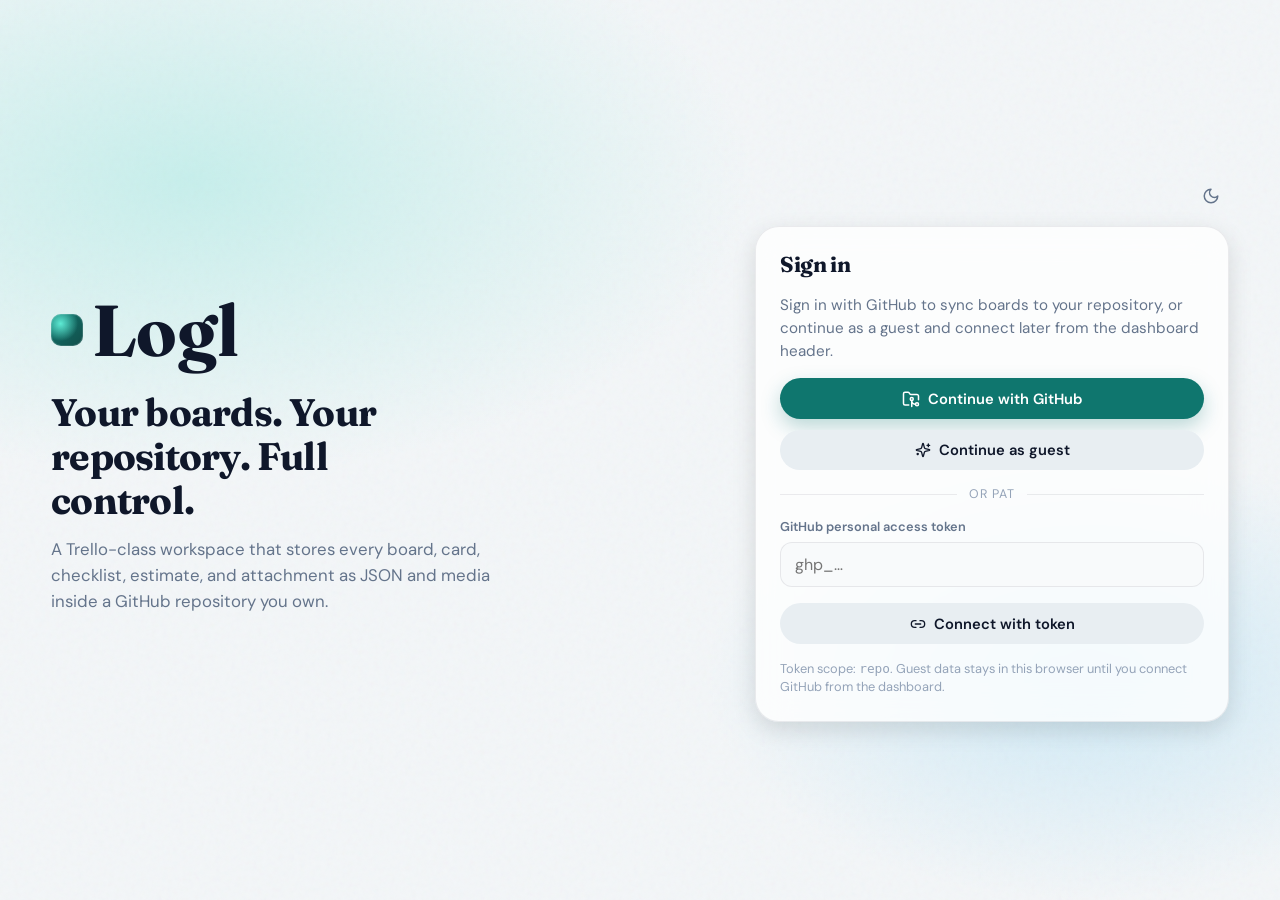
==== index.html @ 91fd278f "Deploy release from Logl build (Ansible)" ====
<!doctype html>
<html lang="en">
  <head>
    <meta charset="UTF-8" />
    <meta name="viewport" content="width=device-width, initial-scale=1.0" />
    <meta name="theme-color" content="#0f766e" />
    <meta
      name="description"
      content="Logl — Trello-like task boards stored in your own GitHub repository."
    />
    <link rel="icon" type="image/svg+xml" href="./favicon.svg" />
    <link rel="apple-touch-icon" href="./icons/icon-192.png" />
    <link rel="preconnect" href="https://fonts.googleapis.com" />
    <link rel="preconnect" href="https://fonts.gstatic.com" crossorigin />
    <link
      href="https://fonts.googleapis.com/css2?family=DM+Sans:ital,opsz,wght@0,9..40,400;0,9..40,500;0,9..40,600;0,9..40,700;1,9..40,400&family=Fraunces:opsz,wght@9..144,600;9..144,700&display=swap"
      rel="stylesheet"
    />
    <title>Logl</title>
    <script type="module" crossorigin src="./assets/index-BpfHbPsb.js"></script>
    <link rel="stylesheet" crossorigin href="./assets/index-DepqxUIM.css">
  <link rel="manifest" href="./manifest.webmanifest"></head>
  <body>
    <div id="app"></div>
  </body>
</html>
---- assets/index-DepqxUIM.css ----
:root{--font-sans: "DM Sans", system-ui, sans-serif;--font-display: "Fraunces", Georgia, serif;--radius-sm: 8px;--radius-md: 12px;--radius-lg: 18px;--radius-xl: 24px;--shadow-sm: 0 1px 2px rgb(0 0 0 / .06);--shadow-md: 0 8px 24px rgb(0 0 0 / .12);--shadow-lg: 0 20px 50px rgb(0 0 0 / .22);--ease: cubic-bezier(.22, 1, .36, 1);--dur: .22s;--label-teal: #0d9488;--label-sky: #0284c7;--label-violet: #7c3aed;--label-rose: #e11d48;--label-amber: #d97706;--label-lime: #65a30d;--label-slate: #64748b;--label-orange: #ea580c;--priority-low: #64748b;--priority-medium: #0284c7;--priority-high: #d97706;--priority-urgent: #e11d48}html[data-theme=light]{--bg: #f3f6f8;--bg-elevated: #ffffff;--bg-muted: #e8eef2;--bg-soft: #f8fafb;--surface: rgb(255 255 255 / .78);--surface-solid: #ffffff;--border: rgb(15 23 42 / .08);--border-strong: rgb(15 23 42 / .14);--text: #0f172a;--text-muted: #64748b;--text-faint: #94a3b8;--accent: #0f766e;--accent-hover: #0d9488;--accent-soft: rgb(15 118 110 / .12);--danger: #be123c;--danger-soft: rgb(190 18 60 / .1);--success: #047857;--overlay: rgb(15 23 42 / .45);--card-shadow: 0 1px 2px rgb(15 23 42 / .04), 0 8px 20px rgb(15 23 42 / .06);--noise: url("data:image/svg+xml,%3Csvg viewBox='0 0 200 200' xmlns='http://www.w3.org/2000/svg'%3E%3Cfilter id='n'%3E%3CfeTurbulence type='fractalNoise' baseFrequency='0.85' numOctaves='2' stitchTiles='stitch'/%3E%3C/filter%3E%3Crect width='100%25' height='100%25' filter='url(%23n)' opacity='0.04'/%3E%3C/svg%3E")}html[data-theme=dark]{--bg: #0b1220;--bg-elevated: #121a2b;--bg-muted: #1a2438;--bg-soft: #0f172a;--surface: rgb(18 26 43 / .82);--surface-solid: #121a2b;--border: rgb(148 163 184 / .12);--border-strong: rgb(148 163 184 / .22);--text: #e2e8f0;--text-muted: #94a3b8;--text-faint: #64748b;--accent: #2dd4bf;--accent-hover: #5eead4;--accent-soft: rgb(45 212 191 / .14);--danger: #fb7185;--danger-soft: rgb(251 113 133 / .12);--success: #34d399;--overlay: rgb(2 6 23 / .65);--card-shadow: 0 1px 2px rgb(0 0 0 / .25), 0 10px 28px rgb(0 0 0 / .28);--noise: url("data:image/svg+xml,%3Csvg viewBox='0 0 200 200' xmlns='http://www.w3.org/2000/svg'%3E%3Cfilter id='n'%3E%3CfeTurbulence type='fractalNoise' baseFrequency='0.85' numOctaves='2' stitchTiles='stitch'/%3E%3C/filter%3E%3Crect width='100%25' height='100%25' filter='url(%23n)' opacity='0.06'/%3E%3C/svg%3E")}*,*:before,*:after{box-sizing:border-box}html,body{margin:0;min-height:100%;font-family:var(--font-sans);background:var(--bg);color:var(--text);-webkit-font-smoothing:antialiased;text-rendering:optimizeLegibility}body{min-height:100dvh}button,input,textarea,select{font:inherit;color:inherit}button{cursor:pointer;border:none;background:none}a{color:var(--accent);text-decoration:none}img{max-width:100%;display:block}#app{min-height:100dvh}h1,h2,h3{font-family:var(--font-display);font-weight:700;letter-spacing:-.02em;margin:0}p{margin:0}::-webkit-scrollbar{width:10px;height:10px}::-webkit-scrollbar-thumb{background:var(--border-strong);border-radius:999px;border:2px solid transparent;background-clip:padding-box}::-webkit-scrollbar-track{background:transparent}:focus-visible{outline:2px solid var(--accent);outline-offset:2px}.sr-only{position:absolute;width:1px;height:1px;padding:0;margin:-1px;overflow:hidden;clip:rect(0,0,0,0);border:0}@keyframes spin{to{transform:rotate(360deg)}}.spin{animation:spin .85s linear infinite}.btn{display:inline-flex;align-items:center;justify-content:center;gap:.5rem;padding:.65rem 1.05rem;border-radius:999px;font-weight:600;font-size:.92rem;transition:transform var(--dur) var(--ease),background var(--dur) var(--ease),box-shadow var(--dur) var(--ease),color var(--dur) var(--ease)}.btn:hover{transform:translateY(-1px)}.btn:active{transform:translateY(0)}.btn-primary{background:var(--accent);color:#042f2e;box-shadow:0 8px 20px #0f766e47}html[data-theme=light] .btn-primary{color:#fff}.btn-primary:hover{background:var(--accent-hover)}.btn-ghost{background:var(--bg-muted);color:var(--text)}.btn-ghost:hover{background:var(--border-strong)}.btn-danger{background:var(--danger-soft);color:var(--danger)}.btn-sm{padding:.4rem .75rem;font-size:.82rem}.icon-btn{display:inline-flex;align-items:center;justify-content:center;width:36px;height:36px;border-radius:10px;color:var(--text-muted);transition:background var(--dur) var(--ease),color var(--dur) var(--ease)}.icon-btn:hover{background:var(--bg-muted);color:var(--text)}.icon-btn.active{background:var(--accent-soft);color:var(--accent)}.field{display:flex;flex-direction:column;gap:.4rem}.field label{font-size:.8rem;font-weight:600;color:var(--text-muted)}.field input,.field textarea,.field select,.input{width:100%;border:1px solid var(--border);background:var(--bg-soft);border-radius:var(--radius-md);padding:.7rem .85rem;outline:none;transition:border-color var(--dur) var(--ease),box-shadow var(--dur) var(--ease)}.field input:focus,.field textarea:focus,.field select:focus,.input:focus{border-color:var(--accent);box-shadow:0 0 0 3px var(--accent-soft)}.field textarea{min-height:110px;resize:vertical}.chip{display:inline-flex;align-items:center;gap:.35rem;padding:.2rem .55rem;border-radius:999px;font-size:.72rem;font-weight:700;letter-spacing:.02em;text-transform:uppercase}.chip-teal{background:color-mix(in srgb,var(--label-teal) 22%,transparent);color:var(--label-teal)}.chip-sky{background:color-mix(in srgb,var(--label-sky) 22%,transparent);color:var(--label-sky)}.chip-violet{background:color-mix(in srgb,var(--label-violet) 22%,transparent);color:var(--label-violet)}.chip-rose{background:color-mix(in srgb,var(--label-rose) 22%,transparent);color:var(--label-rose)}.chip-amber{background:color-mix(in srgb,var(--label-amber) 22%,transparent);color:var(--label-amber)}.chip-lime{background:color-mix(in srgb,var(--label-lime) 22%,transparent);color:var(--label-lime)}.chip-slate{background:color-mix(in srgb,var(--label-slate) 22%,transparent);color:var(--label-slate)}.chip-orange{background:color-mix(in srgb,var(--label-orange) 22%,transparent);color:var(--label-orange)}.toast{display:flex;align-items:center;gap:.6rem;min-width:240px;max-width:min(420px,calc(100vw - 2rem));padding:.85rem 1rem;border-radius:var(--radius-md);background:var(--surface-solid);border:1px solid var(--border);box-shadow:var(--shadow-md);opacity:0;transform:translateY(12px);transition:opacity var(--dur) var(--ease),transform var(--dur) var(--ease);pointer-events:auto}.toast.show{opacity:1;transform:translateY(0)}.toast-alarm{border-color:color-mix(in srgb,var(--label-amber) 50%,var(--border))}#toast-root{position:fixed;right:1rem;bottom:1rem;z-index:80;display:flex;flex-direction:column;gap:.6rem;pointer-events:none}.modal-backdrop{position:fixed;top:0;right:0;bottom:0;left:0;z-index:60;background:var(--overlay);-webkit-backdrop-filter:blur(6px);backdrop-filter:blur(6px);display:grid;place-items:center;padding:1rem;opacity:0;transition:opacity var(--dur) var(--ease)}.modal-backdrop.show{opacity:1}.modal-panel{width:min(560px,100%);max-height:min(88dvh,900px);overflow:auto;background:var(--surface-solid);border:1px solid var(--border);border-radius:var(--radius-xl);box-shadow:var(--shadow-lg);transform:translateY(16px) scale(.98);transition:transform var(--dur) var(--ease)}.modal-backdrop.show .modal-panel{transform:none}.modal-panel.wide{width:min(820px,100%)}.modal-header{display:flex;align-items:center;justify-content:space-between;gap:1rem;padding:1rem 1.15rem;border-bottom:1px solid var(--border);position:sticky;top:0;background:var(--surface-solid);z-index:1}.modal-body{padding:1.15rem}.skeleton{background:linear-gradient(90deg,var(--bg-muted),var(--bg-soft),var(--bg-muted));background-size:200% 100%;animation:shimmer 1.2s linear infinite;border-radius:var(--radius-md)}@keyframes shimmer{to{background-position:-200% 0}}@keyframes float-in{0%{opacity:0;transform:translateY(10px)}to{opacity:1;transform:none}}@keyframes pulse-soft{0%,to{opacity:.55}50%{opacity:1}}.member-list{display:flex;flex-direction:column;gap:.45rem}.member-row{display:flex;align-items:center;gap:.65rem;padding:.45rem .55rem;border-radius:var(--radius-md);background:var(--bg-soft);border:1px solid var(--border)}.member-avatar{width:32px;height:32px;border-radius:50%;background:var(--accent);color:#fff;display:grid;place-items:center;font-size:.85rem;font-weight:600;overflow:hidden;flex-shrink:0}.member-avatar img{width:100%;height:100%;object-fit:cover}.member-meta{flex:1;min-width:0;display:flex;flex-direction:column;gap:.1rem}.member-meta strong{font-size:.9rem}.member-meta span{font-size:.75rem;color:var(--text-muted);white-space:nowrap;overflow:hidden;text-overflow:ellipsis}.member-actions{display:flex;gap:.15rem}.member-form{margin-top:.35rem;padding-top:.35rem;border-top:1px solid var(--border)}.card-assignees{display:flex;gap:.2rem;margin-top:.35rem}.card-assignees .mini-avatar{width:22px;height:22px;border-radius:50%;background:var(--accent-soft);color:var(--accent);font-size:.65rem;font-weight:700;display:grid;place-items:center;border:1px solid var(--border);overflow:hidden}.card-assignees .mini-avatar img{width:100%;height:100%;object-fit:cover}.meta-pill.alarm-live{background:color-mix(in srgb,var(--danger) 18%,transparent);color:var(--danger);animation:pulse-soft 1.6s ease-in-out infinite}.app-shell{min-height:100dvh;display:grid;grid-template-rows:auto 1fr}.topbar{display:flex;align-items:center;gap:.75rem;padding:.7rem 1rem;border-bottom:1px solid var(--border);background:color-mix(in srgb,var(--surface-solid) 88%,transparent);-webkit-backdrop-filter:blur(14px);backdrop-filter:blur(14px);position:sticky;top:0;z-index:20}.brand{display:inline-flex;align-items:center;gap:.55rem;font-family:var(--font-display);font-weight:700;font-size:1.25rem;color:var(--text)}.brand-mark{width:32px;height:32px;border-radius:10px;background:radial-gradient(circle at 30% 30%,#5eead4,transparent 55%),linear-gradient(135deg,#0f766e,#134e4a);box-shadow:inset 0 0 0 1px #ffffff26}.topbar-spacer{flex:1}.topbar-actions{display:flex;align-items:center;gap:.35rem}.sync-pill{display:inline-flex;align-items:center;gap:.4rem;padding:.35rem .7rem;border-radius:999px;font-size:.75rem;font-weight:600;color:var(--text-muted);background:var(--bg-muted)}.sync-pill.syncing{color:var(--accent)}.sync-pill.error{color:var(--danger)}.user-chip{display:inline-flex;align-items:center;gap:.5rem;padding:.25rem .55rem .25rem .25rem;border-radius:999px;background:var(--bg-muted);font-size:.85rem;font-weight:600}.user-chip img{width:26px;height:26px;border-radius:50%;object-fit:cover}.login-page{min-height:100dvh;display:grid;grid-template-columns:1.1fr .9fr;position:relative;overflow:hidden}.login-page:before{content:"";position:absolute;top:0;right:0;bottom:0;left:0;background:radial-gradient(ellipse 80% 60% at 15% 20%,rgb(45 212 191 / .22),transparent 55%),radial-gradient(ellipse 60% 50% at 85% 75%,rgb(14 165 233 / .16),transparent 50%),var(--noise),var(--bg);pointer-events:none}.login-hero,.login-panel{position:relative;z-index:1;padding:clamp(1.5rem,4vw,3.5rem);display:flex;flex-direction:column;justify-content:center}.login-hero{animation:float-in .7s var(--ease) both}.login-hero .brand{font-size:clamp(2.8rem,6vw,4.5rem);margin-bottom:1rem}.login-hero h1{font-size:clamp(1.6rem,3.2vw,2.4rem);max-width:14ch;line-height:1.15;margin-bottom:.85rem}.login-hero p{max-width:38ch;color:var(--text-muted);font-size:1.05rem;line-height:1.55}.login-panel{animation:float-in .8s var(--ease) .08s both}.auth-card{background:var(--surface);border:1px solid var(--border);border-radius:var(--radius-xl);padding:1.5rem;box-shadow:var(--shadow-md);-webkit-backdrop-filter:blur(16px);backdrop-filter:blur(16px);display:flex;flex-direction:column;gap:1rem}.auth-card h2{font-size:1.35rem}.auth-card .lede{color:var(--text-muted);font-size:.95rem;line-height:1.5}.provider-grid{display:grid;gap:.65rem}.divider{display:grid;grid-template-columns:1fr auto 1fr;gap:.75rem;align-items:center;color:var(--text-faint);font-size:.78rem;text-transform:uppercase;letter-spacing:.08em}.divider:before,.divider:after{content:"";height:1px;background:var(--border)}.auth-note{font-size:.8rem;color:var(--text-faint);line-height:1.45}.page{padding:1.25rem clamp(1rem,3vw,2rem) 2rem;animation:float-in .45s var(--ease) both}.page-header{display:flex;flex-wrap:wrap;align-items:end;justify-content:space-between;gap:1rem;margin-bottom:1.5rem}.page-header h1{font-size:clamp(1.6rem,3vw,2.1rem)}.page-header p{color:var(--text-muted);margin-top:.35rem}.board-grid{display:grid;grid-template-columns:repeat(auto-fill,minmax(240px,1fr));gap:1rem}.board-tile{position:relative;min-height:140px;border-radius:var(--radius-lg);padding:1.1rem;overflow:hidden;color:#f8fafc;text-align:left;box-shadow:var(--card-shadow);transition:transform var(--dur) var(--ease),box-shadow var(--dur) var(--ease);animation:float-in .5s var(--ease) both}.board-tile:after{content:"";position:absolute;top:0;right:0;bottom:0;left:0;background:linear-gradient(180deg,transparent 20%,rgb(0 0 0 / .45));pointer-events:none}.board-tile:hover{transform:translateY(-3px) scale(1.01);box-shadow:var(--shadow-md)}.board-tile>*{position:relative;z-index:1}.board-tile h3{font-size:1.2rem;margin-bottom:.35rem}.board-tile .meta{font-size:.8rem;opacity:.85}.board-tile .star-btn{position:absolute;top:.7rem;right:.7rem;z-index:2;color:#fff}.board-tile.new-tile{background:var(--surface-solid);color:var(--text);border:1px dashed var(--border-strong);display:grid;place-items:center;gap:.5rem}.board-tile.new-tile:after{display:none}.setup-card{max-width:640px;margin:2rem auto;background:var(--surface-solid);border:1px solid var(--border);border-radius:var(--radius-xl);padding:1.5rem;box-shadow:var(--shadow-md);display:flex;flex-direction:column;gap:1rem}.repo-list{display:flex;flex-direction:column;gap:.5rem;max-height:320px;overflow:auto}.repo-item{display:flex;align-items:center;gap:.75rem;padding:.75rem .9rem;border-radius:var(--radius-md);border:1px solid var(--border);background:var(--bg-soft);text-align:left;transition:border-color var(--dur) var(--ease),background var(--dur) var(--ease)}.repo-item:hover{border-color:var(--accent);background:var(--accent-soft)}.repo-item .name{font-weight:600}.repo-item .sub{font-size:.78rem;color:var(--text-muted)}@media(max-width:900px){.login-page{grid-template-columns:1fr}.login-hero{padding-bottom:0}}.board-view{min-height:100dvh;display:grid;grid-template-rows:auto 1fr;background:var(--board-bg, var(--bg));background-attachment:fixed}.board-view:before{content:"";position:fixed;top:0;right:0;bottom:0;left:0;background:var(--noise);pointer-events:none;opacity:.55;z-index:0}.board-chrome{position:relative;z-index:5;display:flex;flex-wrap:wrap;align-items:center;gap:.65rem;padding:.75rem 1rem;background:#00000038;-webkit-backdrop-filter:blur(12px);backdrop-filter:blur(12px);color:#f8fafc}.board-chrome .icon-btn,.board-chrome .btn-ghost{color:#f8fafc;background:#ffffff1a}.board-chrome .icon-btn:hover,.board-chrome .btn-ghost:hover{background:#ffffff2e}.board-chrome h1{font-size:1.2rem;margin-right:.5rem}.board-search{display:flex;align-items:center;gap:.4rem;background:#ffffff1f;border-radius:999px;padding:.35rem .75rem;min-width:min(260px,100%)}.board-search input{border:none;background:transparent;color:#fff;outline:none;width:100%}.board-search input::placeholder{color:#ffffffa6}.lists-scroller{position:relative;z-index:1;display:flex;gap:.85rem;align-items:flex-start;overflow-x:auto;padding:1rem;min-height:0}.list-col{flex:0 0 300px;max-width:300px;background:color-mix(in srgb,var(--surface-solid) 92%,transparent);border:1px solid var(--border);border-radius:var(--radius-lg);box-shadow:var(--card-shadow);display:flex;flex-direction:column;max-height:calc(100dvh - 110px);-webkit-backdrop-filter:blur(10px);backdrop-filter:blur(10px);animation:float-in .4s var(--ease) both}.list-header{display:flex;align-items:center;gap:.35rem;padding:.7rem .7rem .4rem}.list-header h3{flex:1;font-size:.95rem;font-family:var(--font-sans);font-weight:700}.list-header input{flex:1;border:none;background:transparent;font-weight:700;outline:none;padding:.2rem;border-radius:6px}.list-header input:focus{background:var(--bg-muted)}.wip-badge{font-size:.7rem;font-weight:700;color:var(--text-muted);background:var(--bg-muted);padding:.15rem .45rem;border-radius:999px}.wip-badge.over{color:var(--danger);background:var(--danger-soft)}.card-list{flex:1;overflow-y:auto;padding:.35rem .55rem .55rem;display:flex;flex-direction:column;gap:.5rem;min-height:40px}.card-list.sortable-ghost{opacity:.4}.task-card{background:var(--bg-elevated);border:1px solid var(--border);border-radius:var(--radius-md);padding:.7rem .75rem;box-shadow:var(--shadow-sm);cursor:grab;text-align:left;transition:transform var(--dur) var(--ease),box-shadow var(--dur) var(--ease),border-color var(--dur) var(--ease);animation:float-in .35s var(--ease) both}.task-card:hover{border-color:var(--border-strong);box-shadow:var(--card-shadow);transform:translateY(-1px)}.task-card:active{cursor:grabbing}.task-card.sortable-chosen{box-shadow:var(--shadow-md)}.card-cover{height:72px;margin:-.7rem -.75rem .55rem;border-radius:var(--radius-md) var(--radius-md) 0 0;background-size:cover;background-position:center}.card-labels{display:flex;flex-wrap:wrap;gap:.3rem;margin-bottom:.4rem}.label-bar{height:8px;min-width:36px;border-radius:999px}.label-bar.teal{background:var(--label-teal)}.label-bar.sky{background:var(--label-sky)}.label-bar.violet{background:var(--label-violet)}.label-bar.rose{background:var(--label-rose)}.label-bar.amber{background:var(--label-amber)}.label-bar.lime{background:var(--label-lime)}.label-bar.slate{background:var(--label-slate)}.label-bar.orange{background:var(--label-orange)}.task-card .title{font-weight:600;font-size:.92rem;line-height:1.35;margin-bottom:.45rem}.card-meta{display:flex;flex-wrap:wrap;gap:.4rem;align-items:center;color:var(--text-muted);font-size:.72rem;font-weight:600}.meta-pill{display:inline-flex;align-items:center;gap:.25rem;padding:.15rem .4rem;border-radius:6px;background:var(--bg-muted)}.meta-pill.overdue,.meta-pill.priority-high,.meta-pill.priority-urgent{background:var(--danger-soft);color:var(--danger)}.meta-pill.priority-medium{color:var(--priority-medium)}.add-card-form,.add-list-form{padding:.55rem;display:flex;flex-direction:column;gap:.45rem}.add-list-col{flex:0 0 280px}.add-list-trigger{width:100%;min-height:48px;border-radius:var(--radius-lg);background:#ffffff24;color:#fff;font-weight:600;display:inline-flex;align-items:center;justify-content:center;gap:.4rem;-webkit-backdrop-filter:blur(8px);backdrop-filter:blur(8px);transition:background var(--dur) var(--ease)}.add-list-trigger:hover{background:#ffffff38}.card-detail{display:grid;gap:1.1rem}.card-detail-grid{display:grid;grid-template-columns:1.4fr .8fr;gap:1.1rem}@media(max-width:720px){.card-detail-grid{grid-template-columns:1fr}}.section{display:flex;flex-direction:column;gap:.55rem}.section h3{font-family:var(--font-sans);font-size:.85rem;display:flex;align-items:center;gap:.4rem;color:var(--text-muted)}.checklist-item{display:flex;align-items:center;gap:.55rem;padding:.4rem .5rem;border-radius:8px}.checklist-item:hover{background:var(--bg-muted)}.checklist-item.done span{text-decoration:line-through;color:var(--text-faint)}.checklist-item input[type=checkbox]{width:16px;height:16px;accent-color:var(--accent)}.progress{height:6px;background:var(--bg-muted);border-radius:999px;overflow:hidden}.progress>i{display:block;height:100%;background:var(--accent);border-radius:inherit;transition:width var(--dur) var(--ease)}.comment{padding:.65rem .75rem;border-radius:var(--radius-md);background:var(--bg-muted)}.comment .who{font-size:.75rem;font-weight:700;margin-bottom:.2rem}.comment .when{color:var(--text-faint);font-weight:500;margin-left:.4rem}.side-actions{display:flex;flex-direction:column;gap:.45rem}.side-actions .btn{justify-content:flex-start;border-radius:var(--radius-md)}.attachment-row{display:flex;align-items:center;gap:.55rem;padding:.5rem;border-radius:8px;background:var(--bg-muted);font-size:.85rem}.label-picker{display:flex;flex-wrap:wrap;gap:.4rem}.label-option{border:2px solid transparent;border-radius:8px;padding:.35rem .6rem;font-size:.78rem;font-weight:700;color:#fff}.label-option.selected{border-color:var(--text);box-shadow:0 0 0 2px var(--bg)}.filter-panel{display:flex;flex-wrap:wrap;gap:.5rem;padding:.5rem 1rem 0;position:relative;z-index:2}.empty-list{padding:1rem .5rem;text-align:center;color:var(--text-faint);font-size:.82rem}.settings-grid{display:grid;gap:1rem;max-width:720px}.settings-block{background:var(--surface-solid);border:1px solid var(--border);border-radius:var(--radius-lg);padding:1.15rem;display:flex;flex-direction:column;gap:.85rem}.sound-row{display:flex;align-items:center;gap:.6rem;flex-wrap:wrap}
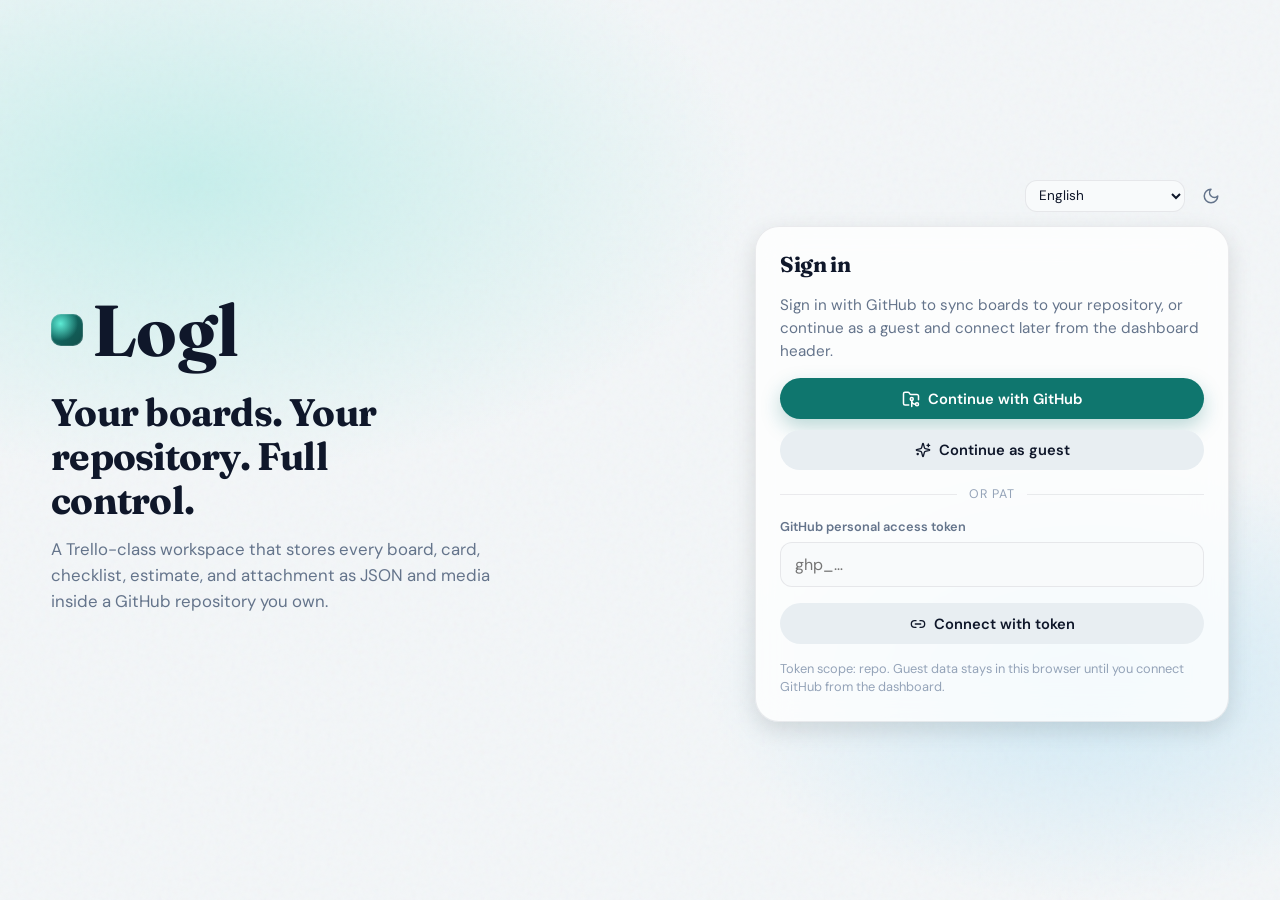
==== commit 3036f065: "Deploy release from Logl build (Ansible)" ====
--- a/index.html
+++ b/index.html
@@ -1,5 +1,5 @@
 <!doctype html>
-<html lang="en">
+<html lang="en" dir="ltr">
   <head>
     <meta charset="UTF-8" />
     <meta name="viewport" content="width=device-width, initial-scale=1.0" />
@@ -13,12 +13,12 @@
     <link rel="preconnect" href="https://fonts.googleapis.com" />
     <link rel="preconnect" href="https://fonts.gstatic.com" crossorigin />
     <link
-      href="https://fonts.googleapis.com/css2?family=DM+Sans:ital,opsz,wght@0,9..40,400;0,9..40,500;0,9..40,600;0,9..40,700;1,9..40,400&family=Fraunces:opsz,wght@9..144,600;9..144,700&display=swap"
+      href="https://fonts.googleapis.com/css2?family=DM+Sans:ital,opsz,wght@0,9..40,400;0,9..40,500;0,9..40,600;0,9..40,700;1,9..40,400&family=Fraunces:opsz,wght@9..144,600;9..144,700&family=Vazirmatn:wght@400;500;600;700&display=swap"
       rel="stylesheet"
     />
     <title>Logl</title>
-    <script type="module" crossorigin src="./assets/index-BpfHbPsb.js"></script>
-    <link rel="stylesheet" crossorigin href="./assets/index-DepqxUIM.css">
+    <script type="module" crossorigin src="./assets/index-BIuRlzth.js"></script>
+    <link rel="stylesheet" crossorigin href="./assets/index-BcqmMmpO.css">
   <link rel="manifest" href="./manifest.webmanifest"></head>
   <body>
     <div id="app"></div>
--- a/assets/index-BcqmMmpO.css
+++ b/assets/index-BcqmMmpO.css
@@ -0,0 +1 @@
+:root{--font-sans: "DM Sans", system-ui, sans-serif;--font-display: "Fraunces", Georgia, serif;--radius-sm: 8px;--radius-md: 12px;--radius-lg: 18px;--radius-xl: 24px;--shadow-sm: 0 1px 2px rgb(0 0 0 / .06);--shadow-md: 0 8px 24px rgb(0 0 0 / .12);--shadow-lg: 0 20px 50px rgb(0 0 0 / .22);--ease: cubic-bezier(.22, 1, .36, 1);--dur: .22s;--label-teal: #0d9488;--label-sky: #0284c7;--label-violet: #7c3aed;--label-rose: #e11d48;--label-amber: #d97706;--label-lime: #65a30d;--label-slate: #64748b;--label-orange: #ea580c;--priority-low: #64748b;--priority-medium: #0284c7;--priority-high: #d97706;--priority-urgent: #e11d48}html[dir=rtl]{--font-sans: "Vazirmatn", "DM Sans", system-ui, sans-serif;--font-display: "Vazirmatn", "Fraunces", Georgia, serif}html[data-theme=light]{--bg: #f3f6f8;--bg-elevated: #ffffff;--bg-muted: #e8eef2;--bg-soft: #f8fafb;--surface: rgb(255 255 255 / .78);--surface-solid: #ffffff;--border: rgb(15 23 42 / .08);--border-strong: rgb(15 23 42 / .14);--text: #0f172a;--text-muted: #64748b;--text-faint: #94a3b8;--accent: #0f766e;--accent-hover: #0d9488;--accent-soft: rgb(15 118 110 / .12);--danger: #be123c;--danger-soft: rgb(190 18 60 / .1);--success: #047857;--overlay: rgb(15 23 42 / .45);--card-shadow: 0 1px 2px rgb(15 23 42 / .04), 0 8px 20px rgb(15 23 42 / .06);--noise: url("data:image/svg+xml,%3Csvg viewBox='0 0 200 200' xmlns='http://www.w3.org/2000/svg'%3E%3Cfilter id='n'%3E%3CfeTurbulence type='fractalNoise' baseFrequency='0.85' numOctaves='2' stitchTiles='stitch'/%3E%3C/filter%3E%3Crect width='100%25' height='100%25' filter='url(%23n)' opacity='0.04'/%3E%3C/svg%3E")}html[data-theme=dark]{--bg: #0b1220;--bg-elevated: #121a2b;--bg-muted: #1a2438;--bg-soft: #0f172a;--surface: rgb(18 26 43 / .82);--surface-solid: #121a2b;--border: rgb(148 163 184 / .12);--border-strong: rgb(148 163 184 / .22);--text: #e2e8f0;--text-muted: #94a3b8;--text-faint: #64748b;--accent: #2dd4bf;--accent-hover: #5eead4;--accent-soft: rgb(45 212 191 / .14);--danger: #fb7185;--danger-soft: rgb(251 113 133 / .12);--success: #34d399;--overlay: rgb(2 6 23 / .65);--card-shadow: 0 1px 2px rgb(0 0 0 / .25), 0 10px 28px rgb(0 0 0 / .28);--noise: url("data:image/svg+xml,%3Csvg viewBox='0 0 200 200' xmlns='http://www.w3.org/2000/svg'%3E%3Cfilter id='n'%3E%3CfeTurbulence type='fractalNoise' baseFrequency='0.85' numOctaves='2' stitchTiles='stitch'/%3E%3C/filter%3E%3Crect width='100%25' height='100%25' filter='url(%23n)' opacity='0.06'/%3E%3C/svg%3E")}*,*:before,*:after{box-sizing:border-box}html,body{margin:0;min-height:100%;font-family:var(--font-sans);background:var(--bg);color:var(--text);-webkit-font-smoothing:antialiased;text-rendering:optimizeLegibility}body{min-height:100dvh}button,input,textarea,select{font:inherit;color:inherit}button{cursor:pointer;border:none;background:none}a{color:var(--accent);text-decoration:none}img{max-width:100%;display:block}#app{min-height:100dvh}h1,h2,h3{font-family:var(--font-display);font-weight:700;letter-spacing:-.02em;margin:0}p{margin:0}::-webkit-scrollbar{width:10px;height:10px}::-webkit-scrollbar-thumb{background:var(--border-strong);border-radius:999px;border:2px solid transparent;background-clip:padding-box}::-webkit-scrollbar-track{background:transparent}:focus-visible{outline:2px solid var(--accent);outline-offset:2px}.sr-only{position:absolute;width:1px;height:1px;padding:0;margin:-1px;overflow:hidden;clip:rect(0,0,0,0);border:0}@keyframes spin{to{transform:rotate(360deg)}}.spin{animation:spin .85s linear infinite}.btn{display:inline-flex;align-items:center;justify-content:center;gap:.5rem;padding:.65rem 1.05rem;border-radius:999px;font-weight:600;font-size:.92rem;transition:transform var(--dur) var(--ease),background var(--dur) var(--ease),box-shadow var(--dur) var(--ease),color var(--dur) var(--ease)}.btn:hover{transform:translateY(-1px)}.btn:active{transform:translateY(0)}.btn-primary{background:var(--accent);color:#042f2e;box-shadow:0 8px 20px #0f766e47}html[data-theme=light] .btn-primary{color:#fff}.btn-primary:hover{background:var(--accent-hover)}.btn-ghost{background:var(--bg-muted);color:var(--text)}.btn-ghost:hover{background:var(--border-strong)}.btn-danger{background:var(--danger-soft);color:var(--danger)}.btn-sm{padding:.4rem .75rem;font-size:.82rem}.icon-btn{display:inline-flex;align-items:center;justify-content:center;width:36px;height:36px;border-radius:10px;color:var(--text-muted);transition:background var(--dur) var(--ease),color var(--dur) var(--ease)}.icon-btn:hover{background:var(--bg-muted);color:var(--text)}.icon-btn.active{background:var(--accent-soft);color:var(--accent)}.field{display:flex;flex-direction:column;gap:.4rem}.field label{font-size:.8rem;font-weight:600;color:var(--text-muted)}.field input,.field textarea,.field select,.input{width:100%;border:1px solid var(--border);background:var(--bg-soft);border-radius:var(--radius-md);padding:.7rem .85rem;outline:none;transition:border-color var(--dur) var(--ease),box-shadow var(--dur) var(--ease)}.field input:focus,.field textarea:focus,.field select:focus,.input:focus{border-color:var(--accent);box-shadow:0 0 0 3px var(--accent-soft)}.field textarea{min-height:110px;resize:vertical}.chip{display:inline-flex;align-items:center;gap:.35rem;padding:.2rem .55rem;border-radius:999px;font-size:.72rem;font-weight:700;letter-spacing:.02em;text-transform:uppercase}.chip-teal{background:color-mix(in srgb,var(--label-teal) 22%,transparent);color:var(--label-teal)}.chip-sky{background:color-mix(in srgb,var(--label-sky) 22%,transparent);color:var(--label-sky)}.chip-violet{background:color-mix(in srgb,var(--label-violet) 22%,transparent);color:var(--label-violet)}.chip-rose{background:color-mix(in srgb,var(--label-rose) 22%,transparent);color:var(--label-rose)}.chip-amber{background:color-mix(in srgb,var(--label-amber) 22%,transparent);color:var(--label-amber)}.chip-lime{background:color-mix(in srgb,var(--label-lime) 22%,transparent);color:var(--label-lime)}.chip-slate{background:color-mix(in srgb,var(--label-slate) 22%,transparent);color:var(--label-slate)}.chip-orange{background:color-mix(in srgb,var(--label-orange) 22%,transparent);color:var(--label-orange)}.toast{display:flex;align-items:center;gap:.6rem;min-width:240px;max-width:min(420px,calc(100vw - 2rem));padding:.85rem 1rem;border-radius:var(--radius-md);background:var(--surface-solid);border:1px solid var(--border);box-shadow:var(--shadow-md);opacity:0;transform:translateY(12px);transition:opacity var(--dur) var(--ease),transform var(--dur) var(--ease);pointer-events:auto}.toast.show{opacity:1;transform:translateY(0)}.toast-alarm{border-color:color-mix(in srgb,var(--label-amber) 50%,var(--border))}#toast-root{position:fixed;right:1rem;bottom:1rem;z-index:80;display:flex;flex-direction:column;gap:.6rem;pointer-events:none}.modal-backdrop{position:fixed;right:0;bottom:0;top:0;left:0;width:100%;height:100vh;min-height:100vh;z-index:60;background:var(--overlay);-webkit-backdrop-filter:blur(6px);backdrop-filter:blur(6px);display:grid;place-items:center;padding:1rem;box-sizing:border-box;overflow:auto;opacity:0;transition:opacity var(--dur) var(--ease)}.modal-backdrop.show{opacity:1}.modal-panel{width:min(560px,100%);max-height:min(88dvh,900px);overflow:auto;background:var(--surface-solid);border:1px solid var(--border);border-radius:var(--radius-xl);box-shadow:var(--shadow-lg);transform:translateY(16px) scale(.98);transition:transform var(--dur) var(--ease)}.modal-backdrop.show .modal-panel{transform:none}.modal-panel.wide{width:min(820px,100%)}.modal-header{display:flex;align-items:center;justify-content:space-between;gap:1rem;padding:1rem 1.15rem;border-bottom:1px solid var(--border);position:sticky;top:0;background:var(--surface-solid);z-index:1}.modal-body{padding:1.15rem}.skeleton{background:linear-gradient(90deg,var(--bg-muted),var(--bg-soft),var(--bg-muted));background-size:200% 100%;animation:shimmer 1.2s linear infinite;border-radius:var(--radius-md)}@keyframes shimmer{to{background-position:-200% 0}}@keyframes float-in{0%{opacity:0;transform:translateY(10px)}to{opacity:1;transform:none}}@keyframes pulse-soft{0%,to{opacity:.55}50%{opacity:1}}.member-list{display:flex;flex-direction:column;gap:.45rem}.member-row{display:flex;align-items:center;gap:.65rem;padding:.45rem .55rem;border-radius:var(--radius-md);background:var(--bg-soft);border:1px solid var(--border)}.member-avatar{width:32px;height:32px;border-radius:50%;background:var(--accent);color:#fff;display:grid;place-items:center;font-size:.85rem;font-weight:600;overflow:hidden;flex-shrink:0}.member-avatar img{width:100%;height:100%;object-fit:cover}.member-meta{flex:1;min-width:0;display:flex;flex-direction:column;gap:.1rem}.member-meta strong{font-size:.9rem}.member-meta span{font-size:.75rem;color:var(--text-muted);white-space:nowrap;overflow:hidden;text-overflow:ellipsis}.member-actions{display:flex;gap:.15rem}.member-form{margin-top:.35rem;padding-top:.35rem;border-top:1px solid var(--border)}.card-assignees{display:flex;gap:.2rem;margin-top:.35rem}.card-assignees .mini-avatar{width:22px;height:22px;border-radius:50%;background:var(--accent-soft);color:var(--accent);font-size:.65rem;font-weight:700;display:grid;place-items:center;border:1px solid var(--border);overflow:hidden}.card-assignees .mini-avatar img{width:100%;height:100%;object-fit:cover}.meta-pill.alarm-live{background:color-mix(in srgb,var(--danger) 18%,transparent);color:var(--danger);animation:pulse-soft 1.6s ease-in-out infinite;font-variant-numeric:tabular-nums}.timer-grid{display:grid;grid-template-columns:repeat(4,1fr);gap:.4rem;margin-bottom:.5rem}.timer-grid .field{margin:0}.timer-grid .field label{font-size:.7rem;text-transform:uppercase;letter-spacing:.04em;color:var(--text-muted)}.timer-grid .input{text-align:center;padding-inline:.35rem;font-variant-numeric:tabular-nums}.timer-remaining{font-size:.85rem;color:var(--text-muted);margin:0 0 .5rem;font-variant-numeric:tabular-nums}.timer-remaining strong{color:var(--accent);font-weight:600}.app-shell{min-height:100dvh;display:grid;grid-template-rows:auto 1fr}.topbar{display:flex;align-items:center;gap:.75rem;padding:.7rem 1rem;border-bottom:1px solid var(--border);background:color-mix(in srgb,var(--surface-solid) 88%,transparent);-webkit-backdrop-filter:blur(14px);backdrop-filter:blur(14px);position:sticky;top:0;z-index:20}.brand{display:inline-flex;align-items:center;gap:.55rem;font-family:var(--font-display);font-weight:700;font-size:1.25rem;color:var(--text)}.brand-mark{width:32px;height:32px;border-radius:10px;background:radial-gradient(circle at 30% 30%,#5eead4,transparent 55%),linear-gradient(135deg,#0f766e,#134e4a);box-shadow:inset 0 0 0 1px #ffffff26}.topbar-spacer{flex:1}.topbar-actions{display:flex;align-items:center;gap:.35rem}.sync-pill{display:inline-flex;align-items:center;gap:.4rem;padding:.35rem .7rem;border-radius:999px;font-size:.75rem;font-weight:600;color:var(--text-muted);background:var(--bg-muted)}.sync-pill.syncing{color:var(--accent)}.sync-pill.error{color:var(--danger)}.user-chip{display:inline-flex;align-items:center;gap:.5rem;padding:.25rem .55rem .25rem .25rem;border-radius:999px;background:var(--bg-muted);font-size:.85rem;font-weight:600}.user-chip img{width:26px;height:26px;border-radius:50%;object-fit:cover}.login-page{min-height:100dvh;display:grid;grid-template-columns:1.1fr .9fr;position:relative;overflow:hidden}.login-page:before{content:"";position:absolute;top:0;right:0;bottom:0;left:0;background:radial-gradient(ellipse 80% 60% at 15% 20%,rgb(45 212 191 / .22),transparent 55%),radial-gradient(ellipse 60% 50% at 85% 75%,rgb(14 165 233 / .16),transparent 50%),var(--noise),var(--bg);pointer-events:none}.login-hero,.login-panel{position:relative;z-index:1;padding:clamp(1.5rem,4vw,3.5rem);display:flex;flex-direction:column;justify-content:center}.login-hero{animation:float-in .7s var(--ease) both}.login-hero .brand{font-size:clamp(2.8rem,6vw,4.5rem);margin-bottom:1rem}.login-hero h1{font-size:clamp(1.6rem,3.2vw,2.4rem);max-width:14ch;line-height:1.15;margin-bottom:.85rem}.login-hero p{max-width:38ch;color:var(--text-muted);font-size:1.05rem;line-height:1.55}.login-panel{animation:float-in .8s var(--ease) .08s both}.auth-card{background:var(--surface);border:1px solid var(--border);border-radius:var(--radius-xl);padding:1.5rem;box-shadow:var(--shadow-md);-webkit-backdrop-filter:blur(16px);backdrop-filter:blur(16px);display:flex;flex-direction:column;gap:1rem}.auth-card h2{font-size:1.35rem}.auth-card .lede{color:var(--text-muted);font-size:.95rem;line-height:1.5}.provider-grid{display:grid;gap:.65rem}.divider{display:grid;grid-template-columns:1fr auto 1fr;gap:.75rem;align-items:center;color:var(--text-faint);font-size:.78rem;text-transform:uppercase;letter-spacing:.08em}.divider:before,.divider:after{content:"";height:1px;background:var(--border)}.auth-note{font-size:.8rem;color:var(--text-faint);line-height:1.45}.page{padding:1.25rem clamp(1rem,3vw,2rem) 2rem;animation:float-in .45s var(--ease) both}.page-header{display:flex;flex-wrap:wrap;align-items:end;justify-content:space-between;gap:1rem;margin-bottom:1.5rem}.page-header h1{font-size:clamp(1.6rem,3vw,2.1rem)}.page-header p{color:var(--text-muted);margin-top:.35rem}.board-grid{display:grid;grid-template-columns:repeat(auto-fill,minmax(240px,1fr));gap:1rem}.board-tile{position:relative;min-height:140px;border-radius:var(--radius-lg);padding:1.1rem;overflow:hidden;color:#f8fafc;text-align:start;box-shadow:var(--card-shadow);transition:transform var(--dur) var(--ease),box-shadow var(--dur) var(--ease);animation:float-in .5s var(--ease) both}.board-tile:after{content:"";position:absolute;top:0;right:0;bottom:0;left:0;background:linear-gradient(180deg,transparent 20%,rgb(0 0 0 / .45));pointer-events:none}.board-tile:hover{transform:translateY(-3px) scale(1.01);box-shadow:var(--shadow-md)}.board-tile>*{position:relative;z-index:1}.board-tile h3{font-size:1.2rem;margin-bottom:.35rem}.board-tile .meta{font-size:.8rem;opacity:.85}.board-tile .star-btn{position:absolute;top:.7rem;right:.7rem;z-index:2;color:#fff}.board-tile.new-tile{background:var(--surface-solid);color:var(--text);border:1px dashed var(--border-strong);display:grid;place-items:center;gap:.5rem}.board-tile.new-tile:after{display:none}.setup-card{max-width:640px;margin:2rem auto;background:var(--surface-solid);border:1px solid var(--border);border-radius:var(--radius-xl);padding:1.5rem;box-shadow:var(--shadow-md);display:flex;flex-direction:column;gap:1rem}.repo-list{display:flex;flex-direction:column;gap:.5rem;max-height:320px;overflow:auto}.repo-item{display:flex;align-items:center;gap:.75rem;padding:.75rem .9rem;border-radius:var(--radius-md);border:1px solid var(--border);background:var(--bg-soft);text-align:start;transition:border-color var(--dur) var(--ease),background var(--dur) var(--ease)}.repo-item:hover{border-color:var(--accent);background:var(--accent-soft)}.repo-item .name{font-weight:600}.repo-item .sub{font-size:.78rem;color:var(--text-muted)}@media(max-width:900px){.login-page{grid-template-columns:1fr}.login-hero{padding-bottom:0}}.board-view{min-height:100dvh;display:grid;grid-template-rows:auto 1fr;background:var(--board-bg, var(--bg));background-attachment:fixed}.board-view:before{content:"";position:fixed;top:0;right:0;bottom:0;left:0;background:var(--noise);pointer-events:none;opacity:.55;z-index:0}.board-chrome{position:relative;z-index:5;display:flex;flex-wrap:wrap;align-items:center;gap:.65rem;padding:.75rem 1rem;background:#00000038;-webkit-backdrop-filter:blur(12px);backdrop-filter:blur(12px);color:#f8fafc}.board-chrome .icon-btn,.board-chrome .btn-ghost{color:#f8fafc;background:#ffffff1a}.board-chrome .icon-btn:hover,.board-chrome .btn-ghost:hover{background:#ffffff2e}.board-chrome h1{font-size:1.2rem;margin-inline-end:.5rem}.board-search{display:flex;align-items:center;gap:.4rem;background:#ffffff1f;border-radius:999px;padding:.35rem .75rem;min-width:min(260px,100%)}.board-search input{border:none;background:transparent;color:#fff;outline:none;width:100%}.board-search input::placeholder{color:#ffffffa6}.lists-scroller{position:relative;z-index:1;display:flex;gap:.85rem;align-items:flex-start;overflow-x:auto;padding:1rem;min-height:0}.list-col{flex:0 0 300px;max-width:300px;background:color-mix(in srgb,var(--surface-solid) 92%,transparent);border:1px solid var(--border);border-radius:var(--radius-lg);box-shadow:var(--card-shadow);display:flex;flex-direction:column;max-height:calc(100dvh - 110px);-webkit-backdrop-filter:blur(10px);backdrop-filter:blur(10px);animation:float-in .4s var(--ease) both}.list-header{display:flex;align-items:center;gap:.35rem;padding:.7rem .7rem .4rem}.list-header h3{flex:1;font-size:.95rem;font-family:var(--font-sans);font-weight:700}.list-header input{flex:1;border:none;background:transparent;font-weight:700;outline:none;padding:.2rem;border-radius:6px}.list-header input:focus{background:var(--bg-muted)}.wip-badge{font-size:.7rem;font-weight:700;color:var(--text-muted);background:var(--bg-muted);padding:.15rem .45rem;border-radius:999px}.wip-badge.over{color:var(--danger);background:var(--danger-soft)}.card-list{flex:1;overflow-y:auto;padding:.35rem .55rem .55rem;display:flex;flex-direction:column;gap:.5rem;min-height:40px}.card-list.sortable-ghost{opacity:.4}.task-card{background:var(--bg-elevated);border:1px solid var(--border);border-radius:var(--radius-md);padding:.7rem .75rem;box-shadow:var(--shadow-sm);cursor:grab;text-align:start;transition:transform var(--dur) var(--ease),box-shadow var(--dur) var(--ease),border-color var(--dur) var(--ease);animation:float-in .35s var(--ease) both}.task-card:hover{border-color:var(--border-strong);box-shadow:var(--card-shadow);transform:translateY(-1px)}.task-card:active{cursor:grabbing}.task-card.sortable-chosen{box-shadow:var(--shadow-md)}.card-cover{height:72px;margin:-.7rem -.75rem .55rem;border-radius:var(--radius-md) var(--radius-md) 0 0;background-size:cover;background-position:center}.card-labels{display:flex;flex-wrap:wrap;gap:.3rem;margin-bottom:.4rem}.label-bar{height:8px;min-width:36px;border-radius:999px}.label-bar.teal{background:var(--label-teal)}.label-bar.sky{background:var(--label-sky)}.label-bar.violet{background:var(--label-violet)}.label-bar.rose{background:var(--label-rose)}.label-bar.amber{background:var(--label-amber)}.label-bar.lime{background:var(--label-lime)}.label-bar.slate{background:var(--label-slate)}.label-bar.orange{background:var(--label-orange)}.task-card .title{font-weight:600;font-size:.92rem;line-height:1.35;margin-bottom:.45rem}.card-meta{display:flex;flex-wrap:wrap;gap:.4rem;align-items:center;color:var(--text-muted);font-size:.72rem;font-weight:600}.meta-pill{display:inline-flex;align-items:center;gap:.25rem;padding:.15rem .4rem;border-radius:6px;background:var(--bg-muted)}.meta-pill.overdue,.meta-pill.priority-high,.meta-pill.priority-urgent{background:var(--danger-soft);color:var(--danger)}.meta-pill.priority-medium{color:var(--priority-medium)}.add-card-form,.add-list-form{padding:.55rem;display:flex;flex-direction:column;gap:.45rem}.add-list-col{flex:0 0 280px}.add-list-trigger{width:100%;min-height:48px;border-radius:var(--radius-lg);background:#ffffff24;color:#fff;font-weight:600;display:inline-flex;align-items:center;justify-content:center;gap:.4rem;-webkit-backdrop-filter:blur(8px);backdrop-filter:blur(8px);transition:background var(--dur) var(--ease)}.add-list-trigger:hover{background:#ffffff38}.card-detail{display:grid;gap:1.1rem}.card-detail-grid{display:grid;grid-template-columns:1.4fr .8fr;gap:1.1rem}@media(max-width:720px){.card-detail-grid{grid-template-columns:1fr}}.section{display:flex;flex-direction:column;gap:.55rem}.section h3{font-family:var(--font-sans);font-size:.85rem;display:flex;align-items:center;gap:.4rem;color:var(--text-muted)}.checklist-item{display:flex;align-items:center;gap:.55rem;padding:.4rem .5rem;border-radius:8px}.checklist-item:hover{background:var(--bg-muted)}.checklist-item.done span{text-decoration:line-through;color:var(--text-faint)}.checklist-item input[type=checkbox]{width:16px;height:16px;accent-color:var(--accent)}.progress{height:6px;background:var(--bg-muted);border-radius:999px;overflow:hidden}.progress>i{display:block;height:100%;background:var(--accent);border-radius:inherit;transition:width var(--dur) var(--ease)}.comment{padding:.65rem .75rem;border-radius:var(--radius-md);background:var(--bg-muted)}.comment .who{font-size:.75rem;font-weight:700;margin-bottom:.2rem}.comment .when{color:var(--text-faint);font-weight:500;margin-inline-start:.4rem}.side-actions{display:flex;flex-direction:column;gap:.45rem}.side-actions .btn{justify-content:flex-start;border-radius:var(--radius-md)}.attachment-row{display:flex;align-items:center;gap:.55rem;padding:.5rem;border-radius:8px;background:var(--bg-muted);font-size:.85rem}.label-picker{display:flex;flex-wrap:wrap;gap:.4rem}.label-option{border:2px solid transparent;border-radius:8px;padding:.35rem .6rem;font-size:.78rem;font-weight:700;color:#fff}.label-option.selected{border-color:var(--text);box-shadow:0 0 0 2px var(--bg)}.filter-panel{display:flex;flex-wrap:wrap;gap:.5rem;padding:.5rem 1rem 0;position:relative;z-index:2}.empty-list{padding:1rem .5rem;text-align:center;color:var(--text-faint);font-size:.82rem}.settings-grid{display:grid;gap:1rem;max-width:720px}.settings-block{background:var(--surface-solid);border:1px solid var(--border);border-radius:var(--radius-lg);padding:1.15rem;display:flex;flex-direction:column;gap:.85rem}.sound-row{display:flex;align-items:center;gap:.6rem;flex-wrap:wrap}html[dir=rtl] body{font-family:var(--font-sans)}html[dir=rtl] .task-card .title,html[dir=rtl] .list-header input,html[dir=rtl] .modal-header h2,html[dir=rtl] .page-header h1,html[dir=rtl] .field label,html[dir=rtl] .settings-block,html[dir=rtl] .auth-card,html[dir=rtl] .login-hero,html[dir=rtl] .comment .who,html[dir=rtl] .input,html[dir=rtl] textarea.input{text-align:start}html[dir=rtl] .timer-grid .input{text-align:center}html[dir=rtl] .dir-flip{transform:scaleX(-1)}html[dir=rtl] .board-tile .star-btn{inset-inline-start:auto;inset-inline-end:.7rem;right:auto;left:auto}html[dir=rtl] #toast-root{inset-inline-end:auto;inset-inline-start:1rem;right:auto;left:1rem}.lang-select{min-width:7.25rem;max-width:10rem;padding-block:.35rem;padding-inline:.55rem;font-size:.85rem}
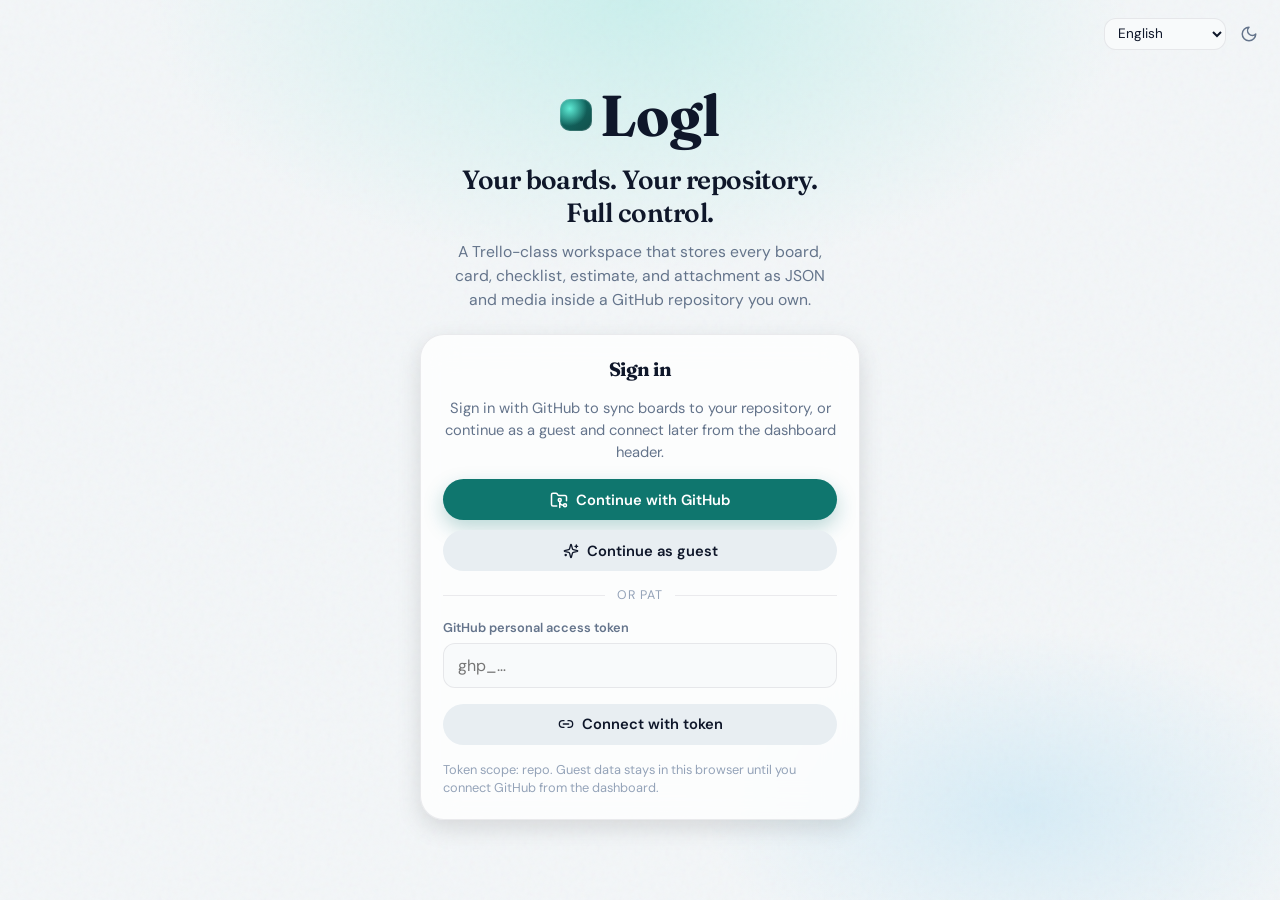
==== commit c22b3dc5: "Deploy release from Logl build (Ansible)" ====
--- a/index.html
+++ b/index.html
@@ -17,8 +17,8 @@
       rel="stylesheet"
     />
     <title>Logl</title>
-    <script type="module" crossorigin src="./assets/index-BIuRlzth.js"></script>
-    <link rel="stylesheet" crossorigin href="./assets/index-BcqmMmpO.css">
+    <script type="module" crossorigin src="./assets/index-DuGujvLo.js"></script>
+    <link rel="stylesheet" crossorigin href="./assets/index-ZnoTpZk5.css">
   <link rel="manifest" href="./manifest.webmanifest"></head>
   <body>
     <div id="app"></div>
--- a/assets/index-ZnoTpZk5.css
+++ b/assets/index-ZnoTpZk5.css
@@ -0,0 +1 @@
+:root{--font-sans: "DM Sans", system-ui, sans-serif;--font-display: "Fraunces", Georgia, serif;--radius-sm: 8px;--radius-md: 12px;--radius-lg: 18px;--radius-xl: 24px;--shadow-sm: 0 1px 2px rgb(0 0 0 / .06);--shadow-md: 0 8px 24px rgb(0 0 0 / .12);--shadow-lg: 0 20px 50px rgb(0 0 0 / .22);--ease: cubic-bezier(.22, 1, .36, 1);--dur: .22s;--label-teal: #0d9488;--label-sky: #0284c7;--label-violet: #7c3aed;--label-rose: #e11d48;--label-amber: #d97706;--label-lime: #65a30d;--label-slate: #64748b;--label-orange: #ea580c;--priority-low: #64748b;--priority-medium: #0284c7;--priority-high: #d97706;--priority-urgent: #e11d48}html[dir=rtl]{--font-sans: "Vazirmatn", "DM Sans", system-ui, sans-serif;--font-display: "Vazirmatn", "Fraunces", Georgia, serif}html[data-theme=light]{--bg: #f3f6f8;--bg-elevated: #ffffff;--bg-muted: #e8eef2;--bg-soft: #f8fafb;--surface: rgb(255 255 255 / .78);--surface-solid: #ffffff;--border: rgb(15 23 42 / .08);--border-strong: rgb(15 23 42 / .14);--text: #0f172a;--text-muted: #64748b;--text-faint: #94a3b8;--accent: #0f766e;--accent-hover: #0d9488;--accent-soft: rgb(15 118 110 / .12);--danger: #be123c;--danger-soft: rgb(190 18 60 / .1);--success: #047857;--overlay: rgb(15 23 42 / .45);--card-shadow: 0 1px 2px rgb(15 23 42 / .04), 0 8px 20px rgb(15 23 42 / .06);--noise: url("data:image/svg+xml,%3Csvg viewBox='0 0 200 200' xmlns='http://www.w3.org/2000/svg'%3E%3Cfilter id='n'%3E%3CfeTurbulence type='fractalNoise' baseFrequency='0.85' numOctaves='2' stitchTiles='stitch'/%3E%3C/filter%3E%3Crect width='100%25' height='100%25' filter='url(%23n)' opacity='0.04'/%3E%3C/svg%3E")}html[data-theme=dark]{--bg: #0b1220;--bg-elevated: #121a2b;--bg-muted: #1a2438;--bg-soft: #0f172a;--surface: rgb(18 26 43 / .82);--surface-solid: #121a2b;--border: rgb(148 163 184 / .12);--border-strong: rgb(148 163 184 / .22);--text: #e2e8f0;--text-muted: #94a3b8;--text-faint: #64748b;--accent: #2dd4bf;--accent-hover: #5eead4;--accent-soft: rgb(45 212 191 / .14);--danger: #fb7185;--danger-soft: rgb(251 113 133 / .12);--success: #34d399;--overlay: rgb(2 6 23 / .65);--card-shadow: 0 1px 2px rgb(0 0 0 / .25), 0 10px 28px rgb(0 0 0 / .28);--noise: url("data:image/svg+xml,%3Csvg viewBox='0 0 200 200' xmlns='http://www.w3.org/2000/svg'%3E%3Cfilter id='n'%3E%3CfeTurbulence type='fractalNoise' baseFrequency='0.85' numOctaves='2' stitchTiles='stitch'/%3E%3C/filter%3E%3Crect width='100%25' height='100%25' filter='url(%23n)' opacity='0.06'/%3E%3C/svg%3E")}*,*:before,*:after{box-sizing:border-box}html,body{margin:0;min-height:100%;font-family:var(--font-sans);background:var(--bg);color:var(--text);-webkit-font-smoothing:antialiased;text-rendering:optimizeLegibility}body{min-height:100dvh}button,input,textarea,select{font:inherit;color:inherit}button{cursor:pointer;border:none;background:none}a{color:var(--accent);text-decoration:none}img{max-width:100%;display:block}#app{min-height:100dvh}h1,h2,h3{font-family:var(--font-display);font-weight:700;letter-spacing:-.02em;margin:0}p{margin:0}::-webkit-scrollbar{width:10px;height:10px}::-webkit-scrollbar-thumb{background:var(--border-strong);border-radius:999px;border:2px solid transparent;background-clip:padding-box}::-webkit-scrollbar-track{background:transparent}:focus-visible{outline:2px solid var(--accent);outline-offset:2px}.sr-only{position:absolute;width:1px;height:1px;padding:0;margin:-1px;overflow:hidden;clip:rect(0,0,0,0);border:0}@keyframes spin{to{transform:rotate(360deg)}}.spin{animation:spin .85s linear infinite}.btn{display:inline-flex;align-items:center;justify-content:center;gap:.5rem;padding:.65rem 1.05rem;border-radius:999px;font-weight:600;font-size:.92rem;transition:transform var(--dur) var(--ease),background var(--dur) var(--ease),box-shadow var(--dur) var(--ease),color var(--dur) var(--ease)}.btn:hover{transform:translateY(-1px)}.btn:active{transform:translateY(0)}.btn-primary{background:var(--accent);color:#042f2e;box-shadow:0 8px 20px #0f766e47}html[data-theme=light] .btn-primary{color:#fff}.btn-primary:hover{background:var(--accent-hover)}.btn-ghost{background:var(--bg-muted);color:var(--text)}.btn-ghost:hover{background:var(--border-strong)}.btn-danger{background:var(--danger-soft);color:var(--danger)}.btn-sm{padding:.4rem .75rem;font-size:.82rem}.icon-btn{display:inline-flex;align-items:center;justify-content:center;width:36px;height:36px;border-radius:10px;color:var(--text-muted);transition:background var(--dur) var(--ease),color var(--dur) var(--ease)}.icon-btn:hover{background:var(--bg-muted);color:var(--text)}.icon-btn.active{background:var(--accent-soft);color:var(--accent)}.field{display:flex;flex-direction:column;gap:.4rem}.field label{font-size:.8rem;font-weight:600;color:var(--text-muted)}.field input,.field textarea,.field select,.input{width:100%;border:1px solid var(--border);background:var(--bg-soft);border-radius:var(--radius-md);padding:.7rem .85rem;outline:none;transition:border-color var(--dur) var(--ease),box-shadow var(--dur) var(--ease)}.field input:focus,.field textarea:focus,.field select:focus,.input:focus{border-color:var(--accent);box-shadow:0 0 0 3px var(--accent-soft)}.field textarea{min-height:110px;resize:vertical}.chip{display:inline-flex;align-items:center;gap:.35rem;padding:.2rem .55rem;border-radius:999px;font-size:.72rem;font-weight:700;letter-spacing:.02em;text-transform:uppercase}.chip-teal{background:color-mix(in srgb,var(--label-teal) 22%,transparent);color:var(--label-teal)}.chip-sky{background:color-mix(in srgb,var(--label-sky) 22%,transparent);color:var(--label-sky)}.chip-violet{background:color-mix(in srgb,var(--label-violet) 22%,transparent);color:var(--label-violet)}.chip-rose{background:color-mix(in srgb,var(--label-rose) 22%,transparent);color:var(--label-rose)}.chip-amber{background:color-mix(in srgb,var(--label-amber) 22%,transparent);color:var(--label-amber)}.chip-lime{background:color-mix(in srgb,var(--label-lime) 22%,transparent);color:var(--label-lime)}.chip-slate{background:color-mix(in srgb,var(--label-slate) 22%,transparent);color:var(--label-slate)}.chip-orange{background:color-mix(in srgb,var(--label-orange) 22%,transparent);color:var(--label-orange)}.toast{display:flex;align-items:center;gap:.6rem;min-width:240px;max-width:min(420px,calc(100vw - 2rem));padding:.85rem 1rem;border-radius:var(--radius-md);background:var(--surface-solid);border:1px solid var(--border);box-shadow:var(--shadow-md);opacity:0;transform:translateY(12px);transition:opacity var(--dur) var(--ease),transform var(--dur) var(--ease);pointer-events:auto}.toast.show{opacity:1;transform:translateY(0)}.toast-alarm{border-color:color-mix(in srgb,var(--label-amber) 50%,var(--border))}#toast-root{position:fixed;right:1rem;bottom:1rem;z-index:80;display:flex;flex-direction:column;gap:.6rem;pointer-events:none}.modal-backdrop{position:fixed;right:0;bottom:0;top:0;left:0;width:100%;height:100vh;min-height:100vh;z-index:60;background:var(--overlay);-webkit-backdrop-filter:blur(6px);backdrop-filter:blur(6px);display:grid;place-items:center;padding:1rem;box-sizing:border-box;overflow:auto;opacity:0;transition:opacity var(--dur) var(--ease)}.modal-backdrop.show{opacity:1}.modal-panel{width:min(560px,100%);max-height:min(88dvh,900px);overflow:auto;background:var(--surface-solid);border:1px solid var(--border);border-radius:var(--radius-xl);box-shadow:var(--shadow-lg);transform:translateY(16px) scale(.98);transition:transform var(--dur) var(--ease)}.modal-backdrop.show .modal-panel{transform:none}.modal-panel.wide{width:min(820px,100%)}.modal-header{display:flex;align-items:center;justify-content:space-between;gap:1rem;padding:1rem 1.15rem;border-bottom:1px solid var(--border);position:sticky;top:0;background:var(--surface-solid);z-index:1}.modal-body{padding:1.15rem}.skeleton{background:linear-gradient(90deg,var(--bg-muted),var(--bg-soft),var(--bg-muted));background-size:200% 100%;animation:shimmer 1.2s linear infinite;border-radius:var(--radius-md)}@keyframes shimmer{to{background-position:-200% 0}}@keyframes float-in{0%{opacity:0;transform:translateY(10px)}to{opacity:1;transform:none}}@keyframes pulse-soft{0%,to{opacity:.55}50%{opacity:1}}.member-list{display:flex;flex-direction:column;gap:.45rem}.member-row{display:flex;align-items:center;gap:.65rem;padding:.45rem .55rem;border-radius:var(--radius-md);background:var(--bg-soft);border:1px solid var(--border)}.member-avatar{width:32px;height:32px;border-radius:50%;background:var(--accent);color:#fff;display:grid;place-items:center;font-size:.85rem;font-weight:600;overflow:hidden;flex-shrink:0}.member-avatar img{width:100%;height:100%;object-fit:cover}.member-meta{flex:1;min-width:0;display:flex;flex-direction:column;gap:.1rem}.member-meta strong{font-size:.9rem}.member-meta span{font-size:.75rem;color:var(--text-muted);white-space:nowrap;overflow:hidden;text-overflow:ellipsis}.member-actions{display:flex;gap:.15rem}.member-form{margin-top:.35rem;padding-top:.35rem;border-top:1px solid var(--border)}.card-assignees{display:flex;gap:.2rem;margin-top:.35rem}.card-assignees .mini-avatar{width:22px;height:22px;border-radius:50%;background:var(--accent-soft);color:var(--accent);font-size:.65rem;font-weight:700;display:grid;place-items:center;border:1px solid var(--border);overflow:hidden}.card-assignees .mini-avatar img{width:100%;height:100%;object-fit:cover}.meta-pill.alarm-live{background:color-mix(in srgb,var(--danger) 18%,transparent);color:var(--danger);animation:pulse-soft 1.6s ease-in-out infinite;font-variant-numeric:tabular-nums}.timer-grid{display:grid;grid-template-columns:repeat(4,1fr);gap:.4rem;margin-bottom:.5rem}.timer-grid .field{margin:0}.timer-grid .field label{font-size:.7rem;text-transform:uppercase;letter-spacing:.04em;color:var(--text-muted)}.timer-grid .input{text-align:center;padding-inline:.35rem;font-variant-numeric:tabular-nums}.timer-remaining{font-size:.85rem;color:var(--text-muted);margin:0 0 .5rem;font-variant-numeric:tabular-nums}.timer-remaining strong{color:var(--accent);font-weight:600}.app-shell{min-height:100dvh;display:grid;grid-template-rows:auto 1fr}.topbar{display:flex;align-items:center;gap:.75rem;padding:.7rem 1rem;border-bottom:1px solid var(--border);background:color-mix(in srgb,var(--surface-solid) 88%,transparent);-webkit-backdrop-filter:blur(14px);backdrop-filter:blur(14px);position:sticky;top:0;z-index:20}.brand{display:inline-flex;align-items:center;gap:.55rem;font-family:var(--font-display);font-weight:700;font-size:1.25rem;color:var(--text)}.brand-mark{width:32px;height:32px;border-radius:10px;background:radial-gradient(circle at 30% 30%,#5eead4,transparent 55%),linear-gradient(135deg,#0f766e,#134e4a);box-shadow:inset 0 0 0 1px #ffffff26}.topbar-spacer{flex:1}.topbar-actions{display:flex;align-items:center;gap:.35rem}.sync-pill{display:inline-flex;align-items:center;gap:.4rem;padding:.35rem .7rem;border-radius:999px;font-size:.75rem;font-weight:600;color:var(--text-muted);background:var(--bg-muted)}.sync-pill.syncing{color:var(--accent)}.sync-pill.error{color:var(--danger)}.user-chip{display:inline-flex;align-items:center;gap:.5rem;padding:.25rem .55rem .25rem .25rem;border-radius:999px;background:var(--bg-muted);font-size:.85rem;font-weight:600}.user-chip img{width:26px;height:26px;border-radius:50%;object-fit:cover}.login-page{min-height:100dvh;display:flex;flex-direction:column;align-items:center;justify-content:center;position:relative;overflow:auto;padding:clamp(1.25rem,4vw,2.5rem)}.login-page:before{content:"";position:absolute;top:0;right:0;bottom:0;left:0;background:radial-gradient(ellipse 70% 55% at 50% 0%,rgb(45 212 191 / .2),transparent 55%),radial-gradient(ellipse 50% 40% at 80% 90%,rgb(14 165 233 / .12),transparent 50%),var(--noise),var(--bg);pointer-events:none}.login-toolbar{position:absolute;top:1rem;inset-inline-end:1rem;z-index:2;display:flex;align-items:center;gap:.5rem}.login-stack{position:relative;z-index:1;width:min(440px,100%);display:flex;flex-direction:column;gap:1.35rem;animation:float-in .7s var(--ease) both}.login-hero{text-align:center;display:flex;flex-direction:column;align-items:center;gap:.65rem}.login-hero .brand{font-size:clamp(2.6rem,8vw,3.6rem);margin-bottom:.15rem}.login-hero h1{font-size:clamp(1.25rem,3.5vw,1.65rem);max-width:22ch;line-height:1.25;font-weight:600}.login-hero p{max-width:36ch;color:var(--text-muted);font-size:.98rem;line-height:1.55}.login-panel{width:100%}.auth-card{background:var(--surface);border:1px solid var(--border);border-radius:var(--radius-xl);padding:1.35rem 1.4rem;box-shadow:var(--shadow-md);-webkit-backdrop-filter:blur(16px);backdrop-filter:blur(16px);display:flex;flex-direction:column;gap:1rem}.auth-card h2{font-size:1.2rem;text-align:center}.auth-card .lede{color:var(--text-muted);font-size:.92rem;line-height:1.5;text-align:center}.provider-grid{display:grid;gap:.65rem}.divider{display:grid;grid-template-columns:1fr auto 1fr;gap:.75rem;align-items:center;color:var(--text-faint);font-size:.78rem;text-transform:uppercase;letter-spacing:.08em}.divider:before,.divider:after{content:"";height:1px;background:var(--border)}.auth-note{font-size:.8rem;color:var(--text-faint);line-height:1.45}.page{padding:1.25rem clamp(1rem,3vw,2rem) 2rem;animation:float-in .45s var(--ease) both}.page-header{display:flex;flex-wrap:wrap;align-items:end;justify-content:space-between;gap:1rem;margin-bottom:1.5rem}.page-header h1{font-size:clamp(1.6rem,3vw,2.1rem)}.page-header p{color:var(--text-muted);margin-top:.35rem}.board-grid{display:grid;grid-template-columns:repeat(auto-fill,minmax(240px,1fr));gap:1rem}.board-tile{position:relative;min-height:140px;border-radius:var(--radius-lg);padding:1.1rem;overflow:hidden;color:#f8fafc;text-align:start;box-shadow:var(--card-shadow);transition:transform var(--dur) var(--ease),box-shadow var(--dur) var(--ease);animation:float-in .5s var(--ease) both}.board-tile:after{content:"";position:absolute;top:0;right:0;bottom:0;left:0;background:linear-gradient(180deg,transparent 20%,rgb(0 0 0 / .45));pointer-events:none}.board-tile:hover{transform:translateY(-3px) scale(1.01);box-shadow:var(--shadow-md)}.board-tile>*{position:relative;z-index:1}.board-tile h3{font-size:1.2rem;margin-bottom:.35rem}.board-tile .meta{font-size:.8rem;opacity:.85}.board-tile .star-btn{position:absolute;top:.7rem;right:.7rem;z-index:2;color:#fff}.board-tile.new-tile{background:var(--surface-solid);color:var(--text);border:1px dashed var(--border-strong);display:grid;place-items:center;gap:.5rem}.board-tile.new-tile:after{display:none}.setup-card{max-width:640px;margin:2rem auto;background:var(--surface-solid);border:1px solid var(--border);border-radius:var(--radius-xl);padding:1.5rem;box-shadow:var(--shadow-md);display:flex;flex-direction:column;gap:1rem}.repo-list{display:flex;flex-direction:column;gap:.5rem;max-height:320px;overflow:auto}.repo-item{display:flex;align-items:center;gap:.75rem;padding:.75rem .9rem;border-radius:var(--radius-md);border:1px solid var(--border);background:var(--bg-soft);text-align:start;transition:border-color var(--dur) var(--ease),background var(--dur) var(--ease)}.repo-item:hover{border-color:var(--accent);background:var(--accent-soft)}.repo-item .name{font-weight:600}.repo-item .sub{font-size:.78rem;color:var(--text-muted)}html[dir=rtl] .login-hero,html[dir=rtl] .auth-card h2,html[dir=rtl] .auth-card .lede{text-align:center}.board-view{min-height:100dvh;display:grid;grid-template-rows:auto 1fr;background:var(--board-bg, var(--bg));background-attachment:fixed}.board-view:before{content:"";position:fixed;top:0;right:0;bottom:0;left:0;background:var(--noise);pointer-events:none;opacity:.55;z-index:0}.board-chrome{position:relative;z-index:5;display:flex;flex-wrap:wrap;align-items:center;gap:.65rem;padding:.75rem 1rem;background:#00000038;-webkit-backdrop-filter:blur(12px);backdrop-filter:blur(12px);color:#f8fafc}.board-chrome .icon-btn,.board-chrome .btn-ghost{color:#f8fafc;background:#ffffff1a}.board-chrome .icon-btn:hover,.board-chrome .btn-ghost:hover{background:#ffffff2e}.board-chrome h1{font-size:1.2rem;margin-inline-end:.5rem}.board-search{display:flex;align-items:center;gap:.4rem;background:#ffffff1f;border-radius:999px;padding:.35rem .75rem;min-width:min(260px,100%)}.board-search input{border:none;background:transparent;color:#fff;outline:none;width:100%}.board-search input::placeholder{color:#ffffffa6}.lists-scroller{position:relative;z-index:1;display:flex;gap:.85rem;align-items:flex-start;overflow-x:auto;padding:1rem;min-height:0}.list-col{flex:0 0 300px;max-width:300px;background:color-mix(in srgb,var(--surface-solid) 92%,transparent);border:1px solid var(--border);border-radius:var(--radius-lg);box-shadow:var(--card-shadow);display:flex;flex-direction:column;max-height:calc(100dvh - 110px);-webkit-backdrop-filter:blur(10px);backdrop-filter:blur(10px);animation:float-in .4s var(--ease) both}.list-header{display:flex;align-items:center;gap:.35rem;padding:.7rem .7rem .4rem}.list-header h3{flex:1;font-size:.95rem;font-family:var(--font-sans);font-weight:700}.list-header input{flex:1;border:none;background:transparent;font-weight:700;outline:none;padding:.2rem;border-radius:6px}.list-header input:focus{background:var(--bg-muted)}.wip-badge{font-size:.7rem;font-weight:700;color:var(--text-muted);background:var(--bg-muted);padding:.15rem .45rem;border-radius:999px}.wip-badge.over{color:var(--danger);background:var(--danger-soft)}.card-list{flex:1;overflow-y:auto;padding:.35rem .55rem .55rem;display:flex;flex-direction:column;gap:.5rem;min-height:40px}.card-list.sortable-ghost{opacity:.4}.task-card{background:var(--bg-elevated);border:1px solid var(--border);border-radius:var(--radius-md);padding:.7rem .75rem;box-shadow:var(--shadow-sm);cursor:grab;text-align:start;transition:transform var(--dur) var(--ease),box-shadow var(--dur) var(--ease),border-color var(--dur) var(--ease);animation:float-in .35s var(--ease) both}.task-card:hover{border-color:var(--border-strong);box-shadow:var(--card-shadow);transform:translateY(-1px)}.task-card:active{cursor:grabbing}.task-card.sortable-chosen{box-shadow:var(--shadow-md)}.card-cover{height:72px;margin:-.7rem -.75rem .55rem;border-radius:var(--radius-md) var(--radius-md) 0 0;background-size:cover;background-position:center}.card-labels{display:flex;flex-wrap:wrap;gap:.3rem;margin-bottom:.4rem}.label-bar{height:8px;min-width:36px;border-radius:999px}.label-bar.teal{background:var(--label-teal)}.label-bar.sky{background:var(--label-sky)}.label-bar.violet{background:var(--label-violet)}.label-bar.rose{background:var(--label-rose)}.label-bar.amber{background:var(--label-amber)}.label-bar.lime{background:var(--label-lime)}.label-bar.slate{background:var(--label-slate)}.label-bar.orange{background:var(--label-orange)}.task-card .title{font-weight:600;font-size:.92rem;line-height:1.35;margin-bottom:.45rem}.card-meta{display:flex;flex-wrap:wrap;gap:.4rem;align-items:center;color:var(--text-muted);font-size:.72rem;font-weight:600}.meta-pill{display:inline-flex;align-items:center;gap:.25rem;padding:.15rem .4rem;border-radius:6px;background:var(--bg-muted)}.meta-pill.overdue,.meta-pill.priority-high,.meta-pill.priority-urgent{background:var(--danger-soft);color:var(--danger)}.meta-pill.priority-medium{color:var(--priority-medium)}.add-card-form,.add-list-form{padding:.55rem;display:flex;flex-direction:column;gap:.45rem}.add-list-col{flex:0 0 280px}.add-list-trigger{width:100%;min-height:48px;border-radius:var(--radius-lg);background:#ffffff24;color:#fff;font-weight:600;display:inline-flex;align-items:center;justify-content:center;gap:.4rem;-webkit-backdrop-filter:blur(8px);backdrop-filter:blur(8px);transition:background var(--dur) var(--ease)}.add-list-trigger:hover{background:#ffffff38}.card-detail{display:grid;gap:1.1rem}.card-detail-grid{display:grid;grid-template-columns:1.4fr .8fr;gap:1.1rem}@media(max-width:720px){.card-detail-grid{grid-template-columns:1fr}}.section{display:flex;flex-direction:column;gap:.55rem}.section h3{font-family:var(--font-sans);font-size:.85rem;display:flex;align-items:center;gap:.4rem;color:var(--text-muted)}.checklist-item{display:flex;align-items:center;gap:.55rem;padding:.4rem .5rem;border-radius:8px}.checklist-item:hover{background:var(--bg-muted)}.checklist-item.done span{text-decoration:line-through;color:var(--text-faint)}.checklist-item input[type=checkbox]{width:16px;height:16px;accent-color:var(--accent)}.progress{height:6px;background:var(--bg-muted);border-radius:999px;overflow:hidden}.progress>i{display:block;height:100%;background:var(--accent);border-radius:inherit;transition:width var(--dur) var(--ease)}.comment{padding:.65rem .75rem;border-radius:var(--radius-md);background:var(--bg-muted)}.comment .who{font-size:.75rem;font-weight:700;margin-bottom:.2rem}.comment .when{color:var(--text-faint);font-weight:500;margin-inline-start:.4rem}.side-actions{display:flex;flex-direction:column;gap:.45rem}.side-actions .btn{justify-content:flex-start;border-radius:var(--radius-md)}.attachment-row{display:flex;align-items:center;gap:.55rem;padding:.5rem;border-radius:8px;background:var(--bg-muted);font-size:.85rem}.label-picker{display:flex;flex-wrap:wrap;gap:.4rem}.label-option{border:2px solid transparent;border-radius:8px;padding:.35rem .6rem;font-size:.78rem;font-weight:700;color:#fff}.label-option.selected{border-color:var(--text);box-shadow:0 0 0 2px var(--bg)}.filter-panel{display:flex;flex-wrap:wrap;gap:.5rem;padding:.5rem 1rem 0;position:relative;z-index:2}.empty-list{padding:1rem .5rem;text-align:center;color:var(--text-faint);font-size:.82rem}.settings-grid{display:grid;gap:1rem;max-width:720px}.settings-block{background:var(--surface-solid);border:1px solid var(--border);border-radius:var(--radius-lg);padding:1.15rem;display:flex;flex-direction:column;gap:.85rem}.sound-row{display:flex;align-items:center;gap:.6rem;flex-wrap:wrap}html[dir=rtl] body{font-family:var(--font-sans)}html[dir=rtl] .task-card .title,html[dir=rtl] .list-header input,html[dir=rtl] .modal-header h2,html[dir=rtl] .page-header h1,html[dir=rtl] .field label,html[dir=rtl] .settings-block,html[dir=rtl] .comment .who,html[dir=rtl] .input,html[dir=rtl] textarea.input{text-align:start}html[dir=rtl] .timer-grid .input{text-align:center}html[dir=rtl] .dir-flip{transform:scaleX(-1)}html[dir=rtl] .board-tile .star-btn{inset-inline-start:auto;inset-inline-end:.7rem;right:auto;left:auto}html[dir=rtl] #toast-root{inset-inline-end:auto;inset-inline-start:1rem;right:auto;left:1rem}.lang-select{min-width:7.25rem;max-width:10rem;padding-block:.35rem;padding-inline:.55rem;font-size:.85rem}
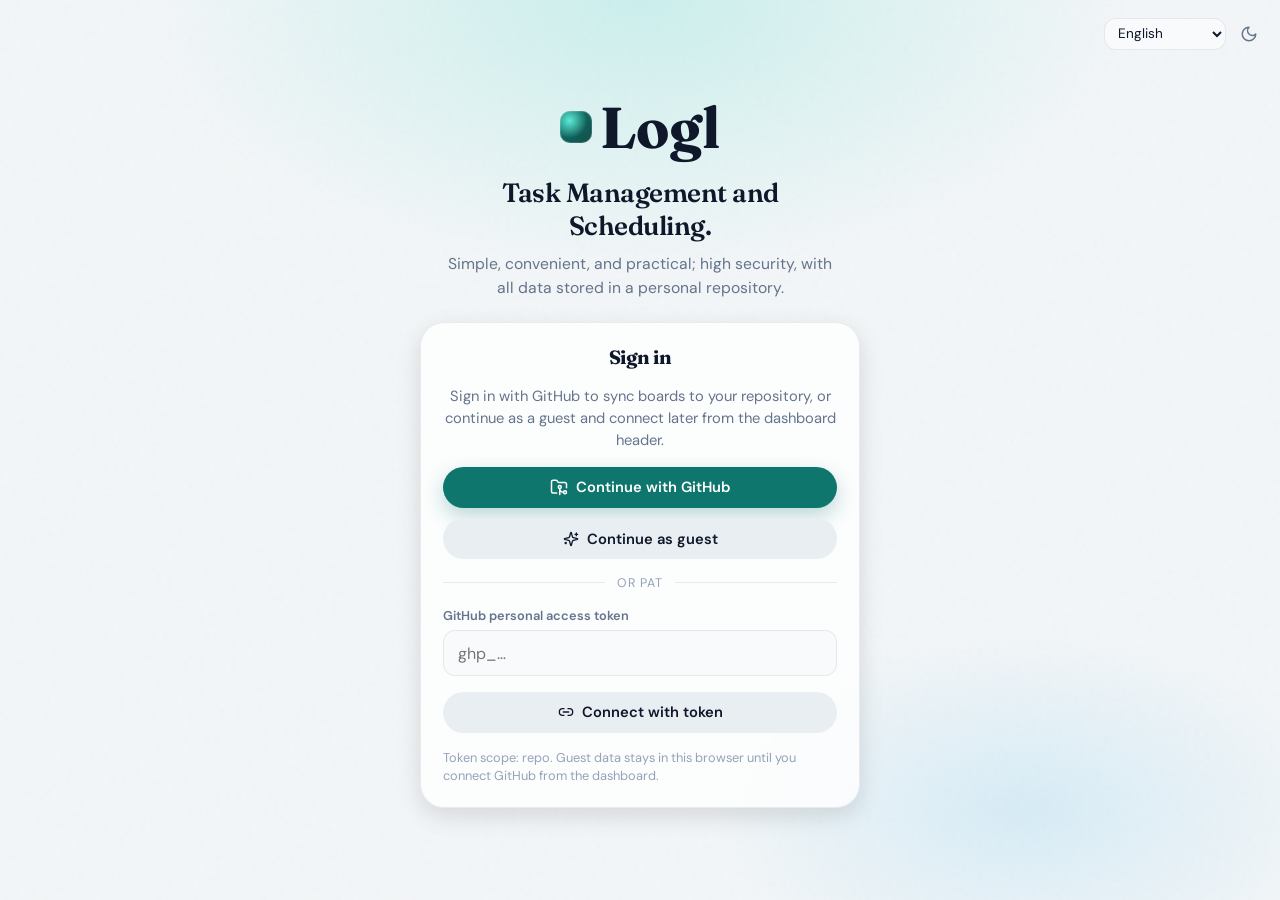
==== commit 0083983b: "Deploy release from Logl build (Ansible)" ====
--- a/index.html
+++ b/index.html
@@ -17,8 +17,8 @@
       rel="stylesheet"
     />
     <title>Logl</title>
-    <script type="module" crossorigin src="./assets/index-DuGujvLo.js"></script>
-    <link rel="stylesheet" crossorigin href="./assets/index-ZnoTpZk5.css">
+    <script type="module" crossorigin src="./assets/index-CWoj9-oV.js"></script>
+    <link rel="stylesheet" crossorigin href="./assets/index-j5oSRmON.css">
   <link rel="manifest" href="./manifest.webmanifest"></head>
   <body>
     <div id="app"></div>
--- a/assets/index-j5oSRmON.css
+++ b/assets/index-j5oSRmON.css
@@ -0,0 +1 @@
+:root{--font-sans: "DM Sans", system-ui, sans-serif;--font-display: "Fraunces", Georgia, serif;--radius-sm: 8px;--radius-md: 12px;--radius-lg: 18px;--radius-xl: 24px;--shadow-sm: 0 1px 2px rgb(0 0 0 / .06);--shadow-md: 0 8px 24px rgb(0 0 0 / .12);--shadow-lg: 0 20px 50px rgb(0 0 0 / .22);--ease: cubic-bezier(.22, 1, .36, 1);--dur: .22s;--label-teal: #0d9488;--label-sky: #0284c7;--label-violet: #7c3aed;--label-rose: #e11d48;--label-amber: #d97706;--label-lime: #65a30d;--label-slate: #64748b;--label-orange: #ea580c;--priority-low: #64748b;--priority-medium: #0284c7;--priority-high: #d97706;--priority-urgent: #e11d48}html[dir=rtl]{--font-sans: "Vazirmatn", "DM Sans", system-ui, sans-serif;--font-display: "Vazirmatn", "Fraunces", Georgia, serif}html[data-theme=light]{--bg: #f3f6f8;--bg-elevated: #ffffff;--bg-muted: #e8eef2;--bg-soft: #f8fafb;--surface: rgb(255 255 255 / .78);--surface-solid: #ffffff;--border: rgb(15 23 42 / .08);--border-strong: rgb(15 23 42 / .14);--text: #0f172a;--text-muted: #64748b;--text-faint: #94a3b8;--accent: #0f766e;--accent-hover: #0d9488;--accent-soft: rgb(15 118 110 / .12);--danger: #be123c;--danger-soft: rgb(190 18 60 / .1);--success: #047857;--overlay: rgb(15 23 42 / .45);--card-shadow: 0 1px 2px rgb(15 23 42 / .04), 0 8px 20px rgb(15 23 42 / .06);--noise: url("data:image/svg+xml,%3Csvg viewBox='0 0 200 200' xmlns='http://www.w3.org/2000/svg'%3E%3Cfilter id='n'%3E%3CfeTurbulence type='fractalNoise' baseFrequency='0.85' numOctaves='2' stitchTiles='stitch'/%3E%3C/filter%3E%3Crect width='100%25' height='100%25' filter='url(%23n)' opacity='0.04'/%3E%3C/svg%3E")}html[data-theme=dark]{--bg: #0b1220;--bg-elevated: #121a2b;--bg-muted: #1a2438;--bg-soft: #0f172a;--surface: rgb(18 26 43 / .82);--surface-solid: #121a2b;--border: rgb(148 163 184 / .12);--border-strong: rgb(148 163 184 / .22);--text: #e2e8f0;--text-muted: #94a3b8;--text-faint: #64748b;--accent: #2dd4bf;--accent-hover: #5eead4;--accent-soft: rgb(45 212 191 / .14);--danger: #fb7185;--danger-soft: rgb(251 113 133 / .12);--success: #34d399;--overlay: rgb(2 6 23 / .65);--card-shadow: 0 1px 2px rgb(0 0 0 / .25), 0 10px 28px rgb(0 0 0 / .28);--noise: url("data:image/svg+xml,%3Csvg viewBox='0 0 200 200' xmlns='http://www.w3.org/2000/svg'%3E%3Cfilter id='n'%3E%3CfeTurbulence type='fractalNoise' baseFrequency='0.85' numOctaves='2' stitchTiles='stitch'/%3E%3C/filter%3E%3Crect width='100%25' height='100%25' filter='url(%23n)' opacity='0.06'/%3E%3C/svg%3E")}*,*:before,*:after{box-sizing:border-box}html,body{margin:0;min-height:100%;font-family:var(--font-sans);background:var(--bg);color:var(--text);-webkit-font-smoothing:antialiased;text-rendering:optimizeLegibility}body{min-height:100dvh}button,input,textarea,select{font:inherit;color:inherit}button{cursor:pointer;border:none;background:none}a{color:var(--accent);text-decoration:none}img{max-width:100%;display:block}#app{min-height:100dvh}h1,h2,h3{font-family:var(--font-display);font-weight:700;letter-spacing:-.02em;margin:0}p{margin:0}::-webkit-scrollbar{width:10px;height:10px}::-webkit-scrollbar-thumb{background:var(--border-strong);border-radius:999px;border:2px solid transparent;background-clip:padding-box}::-webkit-scrollbar-track{background:transparent}:focus-visible{outline:2px solid var(--accent);outline-offset:2px}.sr-only{position:absolute;width:1px;height:1px;padding:0;margin:-1px;overflow:hidden;clip:rect(0,0,0,0);border:0}@keyframes spin{to{transform:rotate(360deg)}}.spin{animation:spin .85s linear infinite}.btn{display:inline-flex;align-items:center;justify-content:center;gap:.5rem;padding:.65rem 1.05rem;border-radius:999px;font-weight:600;font-size:.92rem;transition:transform var(--dur) var(--ease),background var(--dur) var(--ease),box-shadow var(--dur) var(--ease),color var(--dur) var(--ease)}.btn:hover{transform:translateY(-1px)}.btn:active{transform:translateY(0)}.btn-primary{background:var(--accent);color:#042f2e;box-shadow:0 8px 20px #0f766e47}html[data-theme=light] .btn-primary{color:#fff}.btn-primary:hover{background:var(--accent-hover)}.btn-ghost{background:var(--bg-muted);color:var(--text)}.btn-ghost:hover{background:var(--border-strong)}.btn-danger{background:var(--danger-soft);color:var(--danger)}.btn-sm{padding:.4rem .75rem;font-size:.82rem}.icon-btn{display:inline-flex;align-items:center;justify-content:center;width:36px;height:36px;border-radius:10px;color:var(--text-muted);transition:background var(--dur) var(--ease),color var(--dur) var(--ease)}.icon-btn:hover{background:var(--bg-muted);color:var(--text)}.icon-btn.active{background:var(--accent-soft);color:var(--accent)}.field{display:flex;flex-direction:column;gap:.4rem}.field label{font-size:.8rem;font-weight:600;color:var(--text-muted)}.field input,.field textarea,.field select,.input{width:100%;border:1px solid var(--border);background:var(--bg-soft);border-radius:var(--radius-md);padding:.7rem .85rem;outline:none;transition:border-color var(--dur) var(--ease),box-shadow var(--dur) var(--ease)}.field input:focus,.field textarea:focus,.field select:focus,.input:focus{border-color:var(--accent);box-shadow:0 0 0 3px var(--accent-soft)}.field textarea{min-height:110px;resize:vertical}.chip{display:inline-flex;align-items:center;gap:.35rem;padding:.2rem .55rem;border-radius:999px;font-size:.72rem;font-weight:700;letter-spacing:.02em;text-transform:uppercase}.chip-teal{background:color-mix(in srgb,var(--label-teal) 22%,transparent);color:var(--label-teal)}.chip-sky{background:color-mix(in srgb,var(--label-sky) 22%,transparent);color:var(--label-sky)}.chip-violet{background:color-mix(in srgb,var(--label-violet) 22%,transparent);color:var(--label-violet)}.chip-rose{background:color-mix(in srgb,var(--label-rose) 22%,transparent);color:var(--label-rose)}.chip-amber{background:color-mix(in srgb,var(--label-amber) 22%,transparent);color:var(--label-amber)}.chip-lime{background:color-mix(in srgb,var(--label-lime) 22%,transparent);color:var(--label-lime)}.chip-slate{background:color-mix(in srgb,var(--label-slate) 22%,transparent);color:var(--label-slate)}.chip-orange{background:color-mix(in srgb,var(--label-orange) 22%,transparent);color:var(--label-orange)}.toast{display:flex;align-items:center;gap:.6rem;min-width:240px;max-width:min(420px,calc(100vw - 2rem));padding:.85rem 1rem;border-radius:var(--radius-md);background:var(--surface-solid);border:1px solid var(--border);box-shadow:var(--shadow-md);opacity:0;transform:translateY(12px);transition:opacity var(--dur) var(--ease),transform var(--dur) var(--ease);pointer-events:auto}.toast.show{opacity:1;transform:translateY(0)}.toast-alarm{border-color:color-mix(in srgb,var(--label-amber) 50%,var(--border))}#toast-root{position:fixed;right:1rem;bottom:1rem;z-index:80;display:flex;flex-direction:column;gap:.6rem;pointer-events:none}.modal-backdrop{position:fixed;right:0;bottom:0;top:0;left:0;width:100%;height:100vh;min-height:100vh;z-index:60;background:var(--overlay);-webkit-backdrop-filter:blur(6px);backdrop-filter:blur(6px);display:grid;place-items:center;padding:1rem;box-sizing:border-box;overflow:auto;opacity:0;transition:opacity var(--dur) var(--ease)}.modal-backdrop.show{opacity:1}.modal-panel{width:min(560px,100%);max-height:min(88dvh,900px);overflow:auto;background:var(--surface-solid);border:1px solid var(--border);border-radius:var(--radius-xl);box-shadow:var(--shadow-lg);transform:translateY(16px) scale(.98);transition:transform var(--dur) var(--ease)}.modal-backdrop.show .modal-panel{transform:none}.modal-panel.wide{width:min(820px,100%)}.modal-header{display:flex;align-items:center;justify-content:space-between;gap:1rem;padding:1rem 1.15rem;border-bottom:1px solid var(--border);position:sticky;top:0;background:var(--surface-solid);z-index:1}.modal-body{padding:1.15rem}.skeleton{background:linear-gradient(90deg,var(--bg-muted),var(--bg-soft),var(--bg-muted));background-size:200% 100%;animation:shimmer 1.2s linear infinite;border-radius:var(--radius-md)}@keyframes shimmer{to{background-position:-200% 0}}@keyframes float-in{0%{opacity:0;transform:translateY(10px)}to{opacity:1;transform:none}}@keyframes pulse-soft{0%,to{opacity:.55}50%{opacity:1}}.member-list{display:flex;flex-direction:column;gap:.45rem}.member-row{display:flex;align-items:center;gap:.65rem;padding:.45rem .55rem;border-radius:var(--radius-md);background:var(--bg-soft);border:1px solid var(--border)}.member-avatar{width:32px;height:32px;border-radius:50%;background:var(--accent);color:#fff;display:grid;place-items:center;font-size:.85rem;font-weight:600;overflow:hidden;flex-shrink:0}.member-avatar img{width:100%;height:100%;object-fit:cover}.member-meta{flex:1;min-width:0;display:flex;flex-direction:column;gap:.1rem}.member-meta strong{font-size:.9rem}.member-meta span{font-size:.75rem;color:var(--text-muted);white-space:nowrap;overflow:hidden;text-overflow:ellipsis}.member-actions{display:flex;gap:.15rem}.member-form{margin-top:.35rem;padding-top:.35rem;border-top:1px solid var(--border)}.card-assignees{display:flex;gap:.2rem;margin-top:.35rem}.card-assignees .mini-avatar{width:22px;height:22px;border-radius:50%;background:var(--accent-soft);color:var(--accent);font-size:.65rem;font-weight:700;display:grid;place-items:center;border:1px solid var(--border);overflow:hidden}.card-assignees .mini-avatar img{width:100%;height:100%;object-fit:cover}.meta-pill.alarm-live{background:color-mix(in srgb,var(--danger) 18%,transparent);color:var(--danger);animation:pulse-soft 1.6s ease-in-out infinite;font-variant-numeric:tabular-nums}.timer-grid{display:grid;grid-template-columns:repeat(4,1fr);gap:.4rem;margin-bottom:.5rem}.timer-grid .field{margin:0}.timer-grid .field label{font-size:.7rem;text-transform:uppercase;letter-spacing:.04em;color:var(--text-muted)}.timer-grid .input{text-align:center;padding-inline:.35rem;font-variant-numeric:tabular-nums}.timer-remaining{font-size:.85rem;color:var(--text-muted);margin:0 0 .5rem;font-variant-numeric:tabular-nums}.timer-remaining strong{color:var(--accent);font-weight:600}.app-shell{min-height:100dvh;display:grid;grid-template-rows:auto 1fr}.topbar{display:flex;align-items:center;gap:.75rem;padding:.7rem 1rem;border-bottom:1px solid var(--border);background:color-mix(in srgb,var(--surface-solid) 88%,transparent);-webkit-backdrop-filter:blur(14px);backdrop-filter:blur(14px);position:sticky;top:0;z-index:20}.brand{display:inline-flex;align-items:center;gap:.55rem;font-family:var(--font-display);font-weight:700;font-size:1.25rem;color:var(--text)}.brand-mark{width:32px;height:32px;border-radius:10px;background:radial-gradient(circle at 30% 30%,#5eead4,transparent 55%),linear-gradient(135deg,#0f766e,#134e4a);box-shadow:inset 0 0 0 1px #ffffff26}.topbar-spacer{flex:1}.topbar-actions{display:flex;align-items:center;gap:.35rem}.sync-pill{display:inline-flex;align-items:center;gap:.4rem;padding:.35rem .7rem;border-radius:999px;font-size:.75rem;font-weight:600;color:var(--text-muted);background:var(--bg-muted)}.sync-pill.syncing{color:var(--accent)}.sync-pill.error{color:var(--danger)}.user-chip{display:inline-flex;align-items:center;gap:.5rem;padding:.25rem .55rem .25rem .25rem;border-radius:999px;background:var(--bg-muted);font-size:.85rem;font-weight:600}.user-chip img{width:26px;height:26px;border-radius:50%;object-fit:cover}.login-page{min-height:100dvh;display:flex;flex-direction:column;align-items:center;justify-content:center;position:relative;overflow:auto;padding:clamp(1.25rem,4vw,2.5rem)}.login-page:before{content:"";position:absolute;top:0;right:0;bottom:0;left:0;background:radial-gradient(ellipse 70% 55% at 50% 0%,rgb(45 212 191 / .2),transparent 55%),radial-gradient(ellipse 50% 40% at 80% 90%,rgb(14 165 233 / .12),transparent 50%),var(--noise),var(--bg);pointer-events:none}.login-toolbar{position:absolute;top:1rem;inset-inline-end:1rem;z-index:2;display:flex;align-items:center;gap:.5rem}.login-stack{position:relative;z-index:1;width:min(440px,100%);display:flex;flex-direction:column;gap:1.35rem;animation:float-in .7s var(--ease) both}.login-hero{text-align:center;display:flex;flex-direction:column;align-items:center;gap:.65rem}.login-hero .brand{font-size:clamp(2.6rem,8vw,3.6rem);margin-bottom:.15rem}.login-hero h1{font-size:clamp(1.25rem,3.5vw,1.65rem);max-width:22ch;line-height:1.25;font-weight:600}.login-hero p{max-width:36ch;color:var(--text-muted);font-size:.98rem;line-height:1.55}.login-panel{width:100%}.auth-card{background:var(--surface);border:1px solid var(--border);border-radius:var(--radius-xl);padding:1.35rem 1.4rem;box-shadow:var(--shadow-md);-webkit-backdrop-filter:blur(16px);backdrop-filter:blur(16px);display:flex;flex-direction:column;gap:1rem}.auth-card h2{font-size:1.2rem;text-align:center}.auth-card .lede{color:var(--text-muted);font-size:.92rem;line-height:1.5;text-align:center}.provider-grid{display:grid;gap:.65rem}.divider{display:grid;grid-template-columns:1fr auto 1fr;gap:.75rem;align-items:center;color:var(--text-faint);font-size:.78rem;text-transform:uppercase;letter-spacing:.08em}.divider:before,.divider:after{content:"";height:1px;background:var(--border)}.auth-note{font-size:.8rem;color:var(--text-faint);line-height:1.45}.page{padding:1.25rem clamp(1rem,3vw,2rem) 2rem;animation:float-in .45s var(--ease) both}.page-header{display:flex;flex-wrap:wrap;align-items:end;justify-content:space-between;gap:1rem;margin-bottom:1.5rem}.page-header h1{font-size:clamp(1.6rem,3vw,2.1rem)}.page-header p{color:var(--text-muted);margin-top:.35rem}.board-grid{display:grid;grid-template-columns:repeat(auto-fill,minmax(240px,1fr));gap:1rem}.board-tile{position:relative;min-height:140px;border-radius:var(--radius-lg);padding:1.1rem;overflow:hidden;color:#f8fafc;text-align:start;box-shadow:var(--card-shadow);transition:transform var(--dur) var(--ease),box-shadow var(--dur) var(--ease);animation:float-in .5s var(--ease) both}.board-tile:after{content:"";position:absolute;top:0;right:0;bottom:0;left:0;background:linear-gradient(180deg,transparent 20%,rgb(0 0 0 / .45));pointer-events:none}.board-tile:hover{transform:translateY(-3px) scale(1.01);box-shadow:var(--shadow-md)}.board-tile>*{position:relative;z-index:1}.board-tile h3{font-size:1.2rem;margin-bottom:.35rem}.board-tile .meta{font-size:.8rem;opacity:.85}.board-tile .star-btn{position:absolute;top:.7rem;right:.7rem;z-index:2;color:#fff}.board-tile.new-tile{background:var(--surface-solid);color:var(--text);border:1px dashed var(--border-strong);display:grid;place-items:center;gap:.5rem}.board-tile.new-tile:after{display:none}.setup-card{max-width:640px;margin:2rem auto;background:var(--surface-solid);border:1px solid var(--border);border-radius:var(--radius-xl);padding:1.5rem;box-shadow:var(--shadow-md);display:flex;flex-direction:column;gap:1rem}.repo-list{display:flex;flex-direction:column;gap:.5rem;max-height:320px;overflow:auto}.repo-item{display:flex;align-items:center;gap:.75rem;padding:.75rem .9rem;border-radius:var(--radius-md);border:1px solid var(--border);background:var(--bg-soft);text-align:start;transition:border-color var(--dur) var(--ease),background var(--dur) var(--ease)}.repo-item:hover{border-color:var(--accent);background:var(--accent-soft)}.repo-item .name{font-weight:600}.repo-item .sub{font-size:.78rem;color:var(--text-muted)}html[dir=rtl] .login-hero,html[dir=rtl] .auth-card h2,html[dir=rtl] .auth-card .lede{text-align:center}.board-view{min-height:100dvh;display:grid;grid-template-rows:auto 1fr;background:var(--board-bg, var(--bg));background-attachment:fixed}.board-view:before{content:"";position:fixed;top:0;right:0;bottom:0;left:0;background:var(--noise);pointer-events:none;opacity:.55;z-index:0}.board-chrome{position:relative;z-index:5;display:flex;flex-wrap:wrap;align-items:center;gap:.65rem;padding:.75rem 1rem;background:#00000038;-webkit-backdrop-filter:blur(12px);backdrop-filter:blur(12px);color:#f8fafc}.board-chrome .icon-btn,.board-chrome .btn-ghost{color:#f8fafc;background:#ffffff1a}.board-chrome .icon-btn:hover,.board-chrome .btn-ghost:hover{background:#ffffff2e}.board-chrome h1{font-size:1.2rem;margin-inline-end:.5rem}.board-search{display:flex;align-items:center;gap:.4rem;background:#ffffff1f;border-radius:999px;padding:.35rem .75rem;min-width:min(260px,100%)}.board-search input{border:none;background:transparent;color:#fff;outline:none;width:100%}.board-search input::placeholder{color:#ffffffa6}.lists-scroller{position:relative;z-index:1;display:flex;gap:.85rem;align-items:flex-start;overflow-x:auto;padding:1rem;min-height:0}.list-col{flex:0 0 300px;max-width:300px;background:color-mix(in srgb,var(--surface-solid) 92%,transparent);border:1px solid var(--border);border-radius:var(--radius-lg);box-shadow:var(--card-shadow);display:flex;flex-direction:column;max-height:calc(100dvh - 110px);-webkit-backdrop-filter:blur(10px);backdrop-filter:blur(10px);animation:float-in .4s var(--ease) both}.list-header{display:flex;align-items:center;gap:.35rem;padding:.7rem .7rem .4rem}.list-header h3{flex:1;font-size:.95rem;font-family:var(--font-sans);font-weight:700}.list-header input{flex:1;border:none;background:transparent;font-weight:700;outline:none;padding:.2rem;border-radius:6px}.list-header input:focus{background:var(--bg-muted)}.wip-badge{font-size:.7rem;font-weight:700;color:var(--text-muted);background:var(--bg-muted);padding:.15rem .45rem;border-radius:999px}.wip-badge.over{color:var(--danger);background:var(--danger-soft)}.card-list{flex:1;overflow-y:auto;padding:.35rem .55rem .55rem;display:flex;flex-direction:column;gap:.5rem;min-height:40px}.card-list.sortable-ghost{opacity:.4}.task-card{background:var(--bg-elevated);border:1px solid var(--border);border-radius:var(--radius-md);padding:.7rem .75rem;box-shadow:var(--shadow-sm);cursor:grab;text-align:start;transition:transform var(--dur) var(--ease),box-shadow var(--dur) var(--ease),border-color var(--dur) var(--ease);animation:float-in .35s var(--ease) both}.task-card:hover{border-color:var(--border-strong);box-shadow:var(--card-shadow);transform:translateY(-1px)}.task-card:active{cursor:grabbing}.task-card.sortable-chosen{box-shadow:var(--shadow-md)}.card-cover{height:72px;margin:-.7rem -.75rem .55rem;border-radius:var(--radius-md) var(--radius-md) 0 0;background-size:cover;background-position:center}.card-labels{display:flex;flex-wrap:wrap;gap:.3rem;margin-bottom:.4rem}.label-bar{height:8px;min-width:36px;border-radius:999px}.label-bar.teal{background:var(--label-teal)}.label-bar.sky{background:var(--label-sky)}.label-bar.violet{background:var(--label-violet)}.label-bar.rose{background:var(--label-rose)}.label-bar.amber{background:var(--label-amber)}.label-bar.lime{background:var(--label-lime)}.label-bar.slate{background:var(--label-slate)}.label-bar.orange{background:var(--label-orange)}.task-card .title{font-weight:600;font-size:.92rem;line-height:1.35;margin-bottom:.45rem}.card-meta{display:flex;flex-wrap:wrap;gap:.4rem;align-items:center;color:var(--text-muted);font-size:.72rem;font-weight:600}.meta-pill{display:inline-flex;align-items:center;gap:.25rem;padding:.15rem .4rem;border-radius:6px;background:var(--bg-muted)}.meta-pill.overdue,.meta-pill.priority-high,.meta-pill.priority-urgent{background:var(--danger-soft);color:var(--danger)}.meta-pill.priority-medium{color:var(--priority-medium)}.add-card-form,.add-list-form{padding:.55rem;display:flex;flex-direction:column;gap:.45rem}.add-list-col{flex:0 0 280px}.add-list-trigger{width:100%;min-height:48px;border-radius:var(--radius-lg);background:#ffffff24;color:#fff;font-weight:600;display:inline-flex;align-items:center;justify-content:center;gap:.4rem;-webkit-backdrop-filter:blur(8px);backdrop-filter:blur(8px);transition:background var(--dur) var(--ease)}.add-list-trigger:hover{background:#ffffff38}.card-detail{display:grid;gap:1.1rem}.card-detail-grid{display:grid;grid-template-columns:1.4fr .8fr;gap:1.1rem}@media(max-width:720px){.card-detail-grid{grid-template-columns:1fr}}.section{display:flex;flex-direction:column;gap:.55rem}.section h3{font-family:var(--font-sans);font-size:.85rem;display:flex;align-items:center;gap:.4rem;color:var(--text-muted)}.checklist-item{display:flex;align-items:center;gap:.55rem;padding:.4rem .5rem;border-radius:8px}.checklist-item:hover{background:var(--bg-muted)}.checklist-item.done span{text-decoration:line-through;color:var(--text-faint)}.checklist-item input[type=checkbox]{width:16px;height:16px;accent-color:var(--accent)}.progress{height:6px;background:var(--bg-muted);border-radius:999px;overflow:hidden}.progress>i{display:block;height:100%;background:var(--accent);border-radius:inherit;transition:width var(--dur) var(--ease)}.comment{padding:.65rem .75rem;border-radius:var(--radius-md);background:var(--bg-muted)}.comment .who{font-size:.75rem;font-weight:700;margin-bottom:.2rem}.comment .when{color:var(--text-faint);font-weight:500;margin-inline-start:.4rem}.side-actions{display:flex;flex-direction:column;gap:.45rem}.side-actions .btn{justify-content:flex-start;border-radius:var(--radius-md)}.attachment-row{display:flex;align-items:center;gap:.55rem;padding:.5rem;border-radius:8px;background:var(--bg-muted);font-size:.85rem}.label-picker{display:flex;flex-wrap:wrap;gap:.4rem}.label-option{border:2px solid transparent;border-radius:8px;padding:.35rem .6rem;font-size:.78rem;font-weight:700;color:#fff}.label-option.selected{border-color:var(--text);box-shadow:0 0 0 2px var(--bg)}.filter-panel{display:flex;flex-wrap:wrap;gap:.5rem;padding:.5rem 1rem 0;position:relative;z-index:2}.empty-list{padding:1rem .5rem;text-align:center;color:var(--text-faint);font-size:.82rem}.settings-grid{display:grid;gap:1rem;max-width:720px}.settings-block{background:var(--surface-solid);border:1px solid var(--border);border-radius:var(--radius-lg);padding:1.15rem;display:flex;flex-direction:column;gap:.85rem}.sound-row{display:flex;align-items:center;gap:.6rem;flex-wrap:wrap}html[dir=rtl] body{font-family:var(--font-sans)}html[dir=rtl] .task-card .title,html[dir=rtl] .list-header input,html[dir=rtl] .modal-header h2,html[dir=rtl] .page-header h1,html[dir=rtl] .field label,html[dir=rtl] .settings-block,html[dir=rtl] .comment .who,html[dir=rtl] .input,html[dir=rtl] textarea.input{text-align:start}html[dir=rtl] .timer-grid .input{text-align:center}html[dir=rtl] .dir-flip{transform:scaleX(-1)}html[dir=rtl] .board-tile .star-btn{inset-inline-start:auto;inset-inline-end:.7rem;right:auto;left:auto}html[dir=rtl] #toast-root{inset-inline-end:auto;inset-inline-start:1rem;right:auto;left:1rem}.lang-select{min-width:7.25rem;max-width:10rem;padding-block:.35rem;padding-inline:.55rem;font-size:.85rem}.mobile-nav-backdrop{position:fixed;top:0;right:0;bottom:0;left:0;z-index:80;background:var(--overlay);-webkit-backdrop-filter:blur(4px);backdrop-filter:blur(4px);opacity:0;pointer-events:none;transition:opacity var(--dur) var(--ease)}.mobile-nav-backdrop.show{opacity:1;pointer-events:auto}.mobile-nav-panel{position:absolute;inset-block:0;inset-inline-end:0;width:min(320px,88vw);height:100%;background:var(--surface-solid);border-inline-start:1px solid var(--border);box-shadow:var(--shadow-lg);display:flex;flex-direction:column;gap:.75rem;padding:.85rem 1rem 1.25rem;transform:translate(100%);transition:transform var(--dur) var(--ease);overflow:auto}html[dir=rtl] .mobile-nav-panel{transform:translate(-100%)}.mobile-nav-backdrop.show .mobile-nav-panel{transform:none}.mobile-nav-header{display:flex;align-items:center;justify-content:space-between;gap:.75rem;padding-bottom:.5rem;border-bottom:1px solid var(--border)}.mobile-nav-user{display:flex;align-items:center;gap:.75rem;padding:.65rem .5rem;border-radius:var(--radius-md);background:var(--bg-soft)}.mobile-nav-user img{width:40px;height:40px;border-radius:50%;object-fit:cover}.mobile-nav-user strong{display:block;font-size:.95rem}.mobile-nav-user span{display:block;font-size:.78rem;color:var(--text-muted);word-break:break-word}.mobile-nav-section{display:flex;flex-direction:column;gap:.35rem}.mobile-nav-label{font-size:.75rem;font-weight:600;color:var(--text-muted)}.mobile-nav-list{display:flex;flex-direction:column;gap:.25rem;flex:1}.mobile-nav-item{display:flex;align-items:center;gap:.75rem;width:100%;padding:.85rem .75rem;border-radius:var(--radius-md);text-align:start;font-weight:600;font-size:.95rem;color:var(--text)}.mobile-nav-item:hover,.mobile-nav-item:focus-visible{background:var(--bg-muted)}.mobile-nav-item.danger{color:var(--danger)}.mobile-nav-save{width:100%;margin-top:auto}.topbar-burger,.board-chrome-burger{display:none}.topbar-desktop,.board-chrome-desktop{display:contents}@media(max-width:900px){.topbar{gap:.45rem;padding:.55rem .7rem;padding-top:max(.55rem,env(safe-area-inset-top))}.mobile-nav-panel{padding-bottom:max(1.25rem,env(safe-area-inset-bottom))}.brand-text{font-size:1.1rem}.topbar-desktop{display:none}.topbar-burger{display:inline-flex}.topbar-sync-label,.topbar-save .btn-label{display:none}.topbar-save{width:36px;height:36px;padding:0;border-radius:10px}.sync-pill{padding:.35rem}.page{padding:1rem .85rem 1.5rem}.page-header{flex-direction:column;align-items:stretch;gap:.75rem}.page-header .btn{width:100%}.board-grid,.settings-grid{grid-template-columns:1fr}.board-chrome{gap:.4rem;padding:.55rem .65rem}.board-chrome-title{font-size:1rem;max-width:42vw;overflow:hidden;text-overflow:ellipsis;white-space:nowrap}.board-chrome-desktop{display:none}.board-chrome-burger{display:inline-flex}.board-chrome-star{display:none}.board-search{order:10;flex:1 1 100%;min-width:0;width:100%}.board-chrome-save .btn-label{display:none}.board-chrome-save{width:36px;height:36px;padding:0;border-radius:10px}.lists-scroller{padding:.75rem;gap:.65rem;-webkit-overflow-scrolling:touch}.list-col{width:min(280px,82vw);flex:0 0 min(280px,82vw)}.modal-panel,.modal-panel.wide{width:100%;max-width:100%;max-height:100vh;border-radius:var(--radius-lg) var(--radius-lg) 0 0;margin-top:auto}.modal-backdrop{align-items:flex-end;place-items:end center;padding:0}.login-toolbar{top:.65rem;inset-inline-end:.65rem}.login-stack{width:min(100%,420px)}.timer-grid{grid-template-columns:repeat(2,1fr)}}@media(max-width:480px){.brand-mark{width:28px;height:28px}.user-chip-name{display:none}.auth-card{padding:1.1rem}}
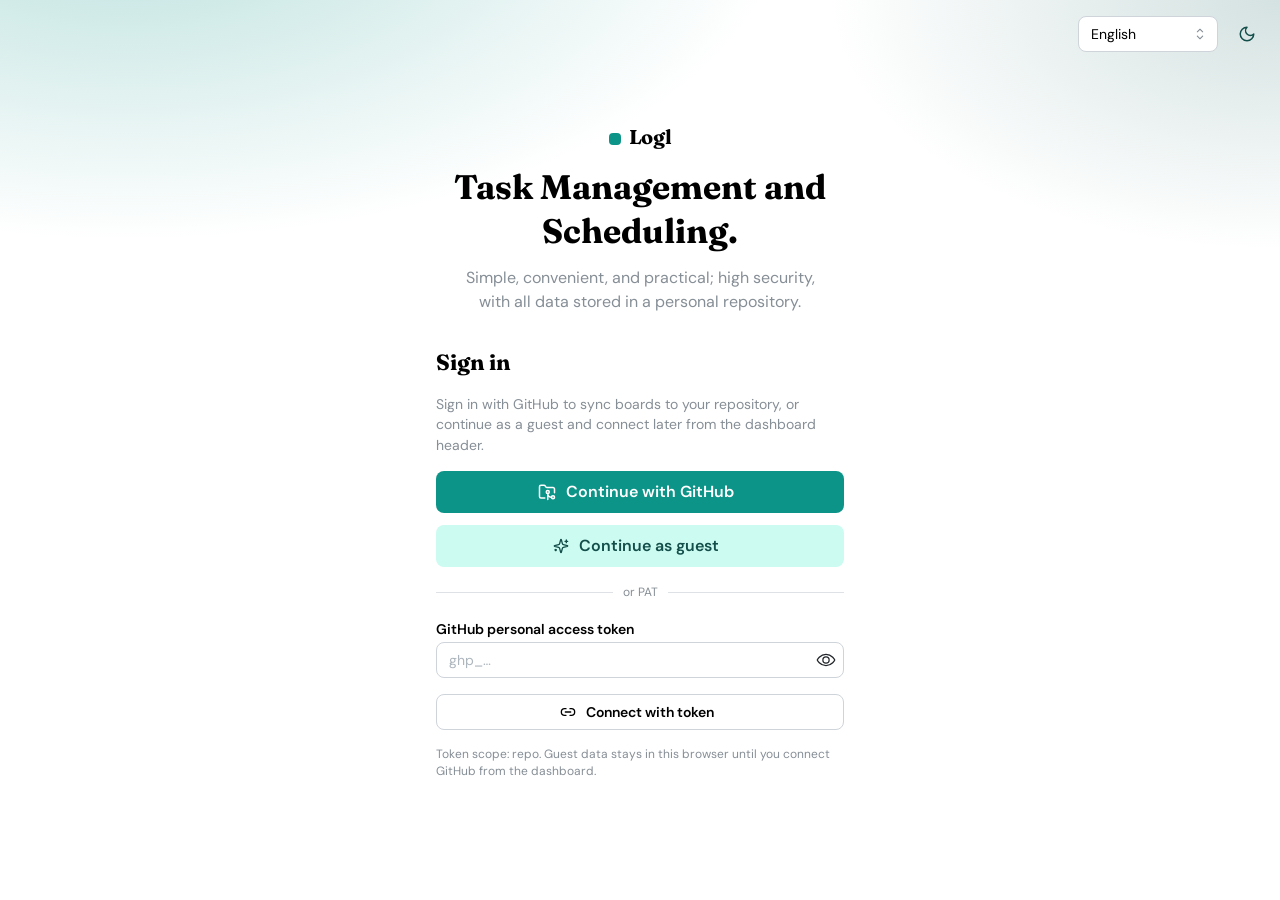
==== commit 33563b71: "Deploy release from Logl build (Ansible)" ====
--- a/index.html
+++ b/index.html
@@ -17,8 +17,8 @@
       rel="stylesheet"
     />
     <title>Logl</title>
-    <script type="module" crossorigin src="./assets/index-CWoj9-oV.js"></script>
-    <link rel="stylesheet" crossorigin href="./assets/index-j5oSRmON.css">
+    <script type="module" crossorigin src="./assets/index-CifbM0_S.js"></script>
+    <link rel="stylesheet" crossorigin href="./assets/index-CUT8L-Tj.css">
   <link rel="manifest" href="./manifest.webmanifest"></head>
   <body>
     <div id="app"></div>
--- a/assets/index-CUT8L-Tj.css
+++ b/assets/index-CUT8L-Tj.css
@@ -0,0 +1 @@
+:root,:host{color-scheme:var(--mantine-color-scheme)}*,*:before,*:after{box-sizing:border-box}input,button,textarea,select{font:inherit}button,select{text-transform:none}body,:host{margin:0;font-family:var(--mantine-font-family);font-size:var(--mantine-font-size-md);line-height:var(--mantine-line-height);background-color:var(--mantine-color-body);color:var(--mantine-color-text);-webkit-font-smoothing:var(--mantine-webkit-font-smoothing);-moz-osx-font-smoothing:var(--mantine-moz-font-smoothing)}@media screen and (max-device-width:31.25em){body,:host{-webkit-text-size-adjust:100%}}:root,:host{--mantine-z-index-app: 100;--mantine-z-index-modal: 200;--mantine-z-index-popover: 300;--mantine-z-index-overlay: 400;--mantine-z-index-max: 9999;--mantine-scale: 1;--mantine-cursor-type: default;--mantine-webkit-font-smoothing: antialiased;--mantine-moz-font-smoothing: grayscale;--mantine-color-white: #fff;--mantine-color-black: #000;--mantine-line-height: 1.55;--mantine-font-family: -apple-system, BlinkMacSystemFont, Segoe UI, Roboto, Helvetica, Arial, sans-serif, Apple Color Emoji, Segoe UI Emoji;--mantine-font-family-monospace: ui-monospace, SFMono-Regular, Menlo, Monaco, Consolas, Liberation Mono, Courier New, monospace;--mantine-font-family-headings: -apple-system, BlinkMacSystemFont, Segoe UI, Roboto, Helvetica, Arial, sans-serif, Apple Color Emoji, Segoe UI Emoji;--mantine-heading-font-weight: 700;--mantine-heading-text-wrap: wrap;--mantine-radius-default: calc(.5rem * var(--mantine-scale));--mantine-primary-color-filled: var(--mantine-color-blue-filled);--mantine-primary-color-filled-hover: var(--mantine-color-blue-filled-hover);--mantine-primary-color-light: var(--mantine-color-blue-light);--mantine-primary-color-light-hover: var(--mantine-color-blue-light-hover);--mantine-primary-color-light-color: var(--mantine-color-blue-light-color);--mantine-breakpoint-xs: 36em;--mantine-breakpoint-sm: 48em;--mantine-breakpoint-md: 62em;--mantine-breakpoint-lg: 75em;--mantine-breakpoint-xl: 88em;--mantine-spacing-xs: calc(.625rem * var(--mantine-scale));--mantine-spacing-sm: calc(.75rem * var(--mantine-scale));--mantine-spacing-md: calc(1rem * var(--mantine-scale));--mantine-spacing-lg: calc(1.25rem * var(--mantine-scale));--mantine-spacing-xl: calc(2rem * var(--mantine-scale));--mantine-font-size-xs: calc(.75rem * var(--mantine-scale));--mantine-font-size-sm: calc(.875rem * var(--mantine-scale));--mantine-font-size-md: calc(1rem * var(--mantine-scale));--mantine-font-size-lg: calc(1.125rem * var(--mantine-scale));--mantine-font-size-xl: calc(1.25rem * var(--mantine-scale));--mantine-line-height-xs: 1.4;--mantine-line-height-sm: 1.45;--mantine-line-height-md: 1.55;--mantine-line-height-lg: 1.6;--mantine-line-height-xl: 1.65;--mantine-shadow-xs: 0 calc(.0625rem * var(--mantine-scale)) calc(.1875rem * var(--mantine-scale)) rgba(0, 0, 0, .05), 0 calc(.0625rem * var(--mantine-scale)) calc(.125rem * var(--mantine-scale)) rgba(0, 0, 0, .1);--mantine-shadow-sm: 0 calc(.0625rem * var(--mantine-scale)) calc(.1875rem * var(--mantine-scale)) rgba(0, 0, 0, .05), rgba(0, 0, 0, .05) 0 calc(.625rem * var(--mantine-scale)) calc(.9375rem * var(--mantine-scale)) calc(-.3125rem * var(--mantine-scale)), rgba(0, 0, 0, .04) 0 calc(.4375rem * var(--mantine-scale)) calc(.4375rem * var(--mantine-scale)) calc(-.3125rem * var(--mantine-scale));--mantine-shadow-md: 0 calc(.0625rem * var(--mantine-scale)) calc(.1875rem * var(--mantine-scale)) rgba(0, 0, 0, .05), rgba(0, 0, 0, .05) 0 calc(1.25rem * var(--mantine-scale)) calc(1.5625rem * var(--mantine-scale)) calc(-.3125rem * var(--mantine-scale)), rgba(0, 0, 0, .04) 0 calc(.625rem * var(--mantine-scale)) calc(.625rem * var(--mantine-scale)) calc(-.3125rem * var(--mantine-scale));--mantine-shadow-lg: 0 calc(.0625rem * var(--mantine-scale)) calc(.1875rem * var(--mantine-scale)) rgba(0, 0, 0, .05), rgba(0, 0, 0, .05) 0 calc(1.75rem * var(--mantine-scale)) calc(1.4375rem * var(--mantine-scale)) calc(-.4375rem * var(--mantine-scale)), rgba(0, 0, 0, .04) 0 calc(.75rem * var(--mantine-scale)) calc(.75rem * var(--mantine-scale)) calc(-.4375rem * var(--mantine-scale));--mantine-shadow-xl: 0 calc(.0625rem * var(--mantine-scale)) calc(.1875rem * var(--mantine-scale)) rgba(0, 0, 0, .05), rgba(0, 0, 0, .05) 0 calc(2.25rem * var(--mantine-scale)) calc(1.75rem * var(--mantine-scale)) calc(-.4375rem * var(--mantine-scale)), rgba(0, 0, 0, .04) 0 calc(1.0625rem * var(--mantine-scale)) calc(1.0625rem * var(--mantine-scale)) calc(-.4375rem * var(--mantine-scale));--mantine-radius-xs: calc(.125rem * var(--mantine-scale));--mantine-radius-sm: calc(.25rem * var(--mantine-scale));--mantine-radius-md: calc(.5rem * var(--mantine-scale));--mantine-radius-lg: calc(1rem * var(--mantine-scale));--mantine-radius-xl: calc(2rem * var(--mantine-scale));--mantine-font-weight-regular: 400;--mantine-font-weight-medium: 600;--mantine-font-weight-bold: 700;--mantine-primary-color-0: var(--mantine-color-blue-0);--mantine-primary-color-1: var(--mantine-color-blue-1);--mantine-primary-color-2: var(--mantine-color-blue-2);--mantine-primary-color-3: var(--mantine-color-blue-3);--mantine-primary-color-4: var(--mantine-color-blue-4);--mantine-primary-color-5: var(--mantine-color-blue-5);--mantine-primary-color-6: var(--mantine-color-blue-6);--mantine-primary-color-7: var(--mantine-color-blue-7);--mantine-primary-color-8: var(--mantine-color-blue-8);--mantine-primary-color-9: var(--mantine-color-blue-9);--mantine-color-dark-0: #c9c9c9;--mantine-color-dark-1: #b8b8b8;--mantine-color-dark-2: #828282;--mantine-color-dark-3: #696969;--mantine-color-dark-4: #424242;--mantine-color-dark-5: #3b3b3b;--mantine-color-dark-6: #2e2e2e;--mantine-color-dark-7: #242424;--mantine-color-dark-8: #1f1f1f;--mantine-color-dark-9: #141414;--mantine-color-gray-0: #f8f9fa;--mantine-color-gray-1: #f1f3f5;--mantine-color-gray-2: #e9ecef;--mantine-color-gray-3: #dee2e6;--mantine-color-gray-4: #ced4da;--mantine-color-gray-5: #adb5bd;--mantine-color-gray-6: #868e96;--mantine-color-gray-7: #495057;--mantine-color-gray-8: #343a40;--mantine-color-gray-9: #212529;--mantine-color-red-0: #fff5f5;--mantine-color-red-1: #ffe3e3;--mantine-color-red-2: #ffc9c9;--mantine-color-red-3: #ffa8a8;--mantine-color-red-4: #ff8787;--mantine-color-red-5: #ff6b6b;--mantine-color-red-6: #fa5252;--mantine-color-red-7: #f03e3e;--mantine-color-red-8: #e03131;--mantine-color-red-9: #c92a2a;--mantine-color-pink-0: #fff0f6;--mantine-color-pink-1: #ffdeeb;--mantine-color-pink-2: #fcc2d7;--mantine-color-pink-3: #faa2c1;--mantine-color-pink-4: #f783ac;--mantine-color-pink-5: #f06595;--mantine-color-pink-6: #e64980;--mantine-color-pink-7: #d6336c;--mantine-color-pink-8: #c2255c;--mantine-color-pink-9: #a61e4d;--mantine-color-grape-0: #f8f0fc;--mantine-color-grape-1: #f3d9fa;--mantine-color-grape-2: #eebefa;--mantine-color-grape-3: #e599f7;--mantine-color-grape-4: #da77f2;--mantine-color-grape-5: #cc5de8;--mantine-color-grape-6: #be4bdb;--mantine-color-grape-7: #ae3ec9;--mantine-color-grape-8: #9c36b5;--mantine-color-grape-9: #862e9c;--mantine-color-violet-0: #f3f0ff;--mantine-color-violet-1: #e5dbff;--mantine-color-violet-2: #d0bfff;--mantine-color-violet-3: #b197fc;--mantine-color-violet-4: #9775fa;--mantine-color-violet-5: #845ef7;--mantine-color-violet-6: #7950f2;--mantine-color-violet-7: #7048e8;--mantine-color-violet-8: #6741d9;--mantine-color-violet-9: #5f3dc4;--mantine-color-indigo-0: #edf2ff;--mantine-color-indigo-1: #dbe4ff;--mantine-color-indigo-2: #bac8ff;--mantine-color-indigo-3: #91a7ff;--mantine-color-indigo-4: #748ffc;--mantine-color-indigo-5: #5c7cfa;--mantine-color-indigo-6: #4c6ef5;--mantine-color-indigo-7: #4263eb;--mantine-color-indigo-8: #3b5bdb;--mantine-color-indigo-9: #364fc7;--mantine-color-blue-0: #e7f5ff;--mantine-color-blue-1: #d0ebff;--mantine-color-blue-2: #a5d8ff;--mantine-color-blue-3: #74c0fc;--mantine-color-blue-4: #4dabf7;--mantine-color-blue-5: #339af0;--mantine-color-blue-6: #228be6;--mantine-color-blue-7: #1c7ed6;--mantine-color-blue-8: #1971c2;--mantine-color-blue-9: #1864ab;--mantine-color-cyan-0: #e3fafc;--mantine-color-cyan-1: #c5f6fa;--mantine-color-cyan-2: #99e9f2;--mantine-color-cyan-3: #66d9e8;--mantine-color-cyan-4: #3bc9db;--mantine-color-cyan-5: #22b8cf;--mantine-color-cyan-6: #15aabf;--mantine-color-cyan-7: #1098ad;--mantine-color-cyan-8: #0c8599;--mantine-color-cyan-9: #0b7285;--mantine-color-teal-0: #e6fcf5;--mantine-color-teal-1: #c3fae8;--mantine-color-teal-2: #96f2d7;--mantine-color-teal-3: #63e6be;--mantine-color-teal-4: #38d9a9;--mantine-color-teal-5: #20c997;--mantine-color-teal-6: #12b886;--mantine-color-teal-7: #0ca678;--mantine-color-teal-8: #099268;--mantine-color-teal-9: #087f5b;--mantine-color-green-0: #ebfbee;--mantine-color-green-1: #d3f9d8;--mantine-color-green-2: #b2f2bb;--mantine-color-green-3: #8ce99a;--mantine-color-green-4: #69db7c;--mantine-color-green-5: #51cf66;--mantine-color-green-6: #40c057;--mantine-color-green-7: #37b24d;--mantine-color-green-8: #2f9e44;--mantine-color-green-9: #2b8a3e;--mantine-color-lime-0: #f4fce3;--mantine-color-lime-1: #e9fac8;--mantine-color-lime-2: #d8f5a2;--mantine-color-lime-3: #c0eb75;--mantine-color-lime-4: #a9e34b;--mantine-color-lime-5: #94d82d;--mantine-color-lime-6: #82c91e;--mantine-color-lime-7: #74b816;--mantine-color-lime-8: #66a80f;--mantine-color-lime-9: #5c940d;--mantine-color-yellow-0: #fff9db;--mantine-color-yellow-1: #fff3bf;--mantine-color-yellow-2: #ffec99;--mantine-color-yellow-3: #ffe066;--mantine-color-yellow-4: #ffd43b;--mantine-color-yellow-5: #fcc419;--mantine-color-yellow-6: #fab005;--mantine-color-yellow-7: #f59f00;--mantine-color-yellow-8: #f08c00;--mantine-color-yellow-9: #e67700;--mantine-color-orange-0: #fff4e6;--mantine-color-orange-1: #ffe8cc;--mantine-color-orange-2: #ffd8a8;--mantine-color-orange-3: #ffc078;--mantine-color-orange-4: #ffa94d;--mantine-color-orange-5: #ff922b;--mantine-color-orange-6: #fd7e14;--mantine-color-orange-7: #f76707;--mantine-color-orange-8: #e8590c;--mantine-color-orange-9: #d9480f;--mantine-h1-font-size: calc(2.125rem * var(--mantine-scale));--mantine-h1-line-height: 1.3;--mantine-h1-font-weight: 700;--mantine-h2-font-size: calc(1.625rem * var(--mantine-scale));--mantine-h2-line-height: 1.35;--mantine-h2-font-weight: 700;--mantine-h3-font-size: calc(1.375rem * var(--mantine-scale));--mantine-h3-line-height: 1.4;--mantine-h3-font-weight: 700;--mantine-h4-font-size: calc(1.125rem * var(--mantine-scale));--mantine-h4-line-height: 1.45;--mantine-h4-font-weight: 700;--mantine-h5-font-size: calc(1rem * var(--mantine-scale));--mantine-h5-line-height: 1.5;--mantine-h5-font-weight: 700;--mantine-h6-font-size: calc(.875rem * var(--mantine-scale));--mantine-h6-line-height: 1.5;--mantine-h6-font-weight: 700}:root[data-mantine-color-scheme=dark],:host([data-mantine-color-scheme="dark"]){--mantine-color-scheme: dark;--mantine-primary-color-contrast: var(--mantine-color-white);--mantine-color-bright: var(--mantine-color-white);--mantine-color-text: var(--mantine-color-dark-0);--mantine-color-body: var(--mantine-color-dark-7);--mantine-color-error: var(--mantine-color-red-8);--mantine-color-success: var(--mantine-color-teal-8);--mantine-color-placeholder: var(--mantine-color-dark-3);--mantine-color-anchor: var(--mantine-color-blue-4);--mantine-color-default: var(--mantine-color-dark-6);--mantine-color-default-hover: var(--mantine-color-dark-5);--mantine-color-default-color: var(--mantine-color-white);--mantine-color-default-border: var(--mantine-color-dark-4);--mantine-color-dimmed: var(--mantine-color-dark-2);--mantine-color-disabled: var(--mantine-color-dark-6);--mantine-color-disabled-color: var(--mantine-color-dark-3);--mantine-color-disabled-border: var(--mantine-color-dark-4);--mantine-color-dark-text: var(--mantine-color-dark-4);--mantine-color-dark-filled: var(--mantine-color-dark-8);--mantine-color-dark-filled-hover: var(--mantine-color-dark-9);--mantine-color-dark-light: rgba(10, 10, 10, 1);--mantine-color-dark-light-hover: rgba(14, 14, 14, 1);--mantine-color-dark-light-color: var(--mantine-color-dark-0);--mantine-color-dark-outline: var(--mantine-color-dark-4);--mantine-color-dark-outline-hover: rgba(66, 66, 66, .05);--mantine-color-gray-text: var(--mantine-color-gray-4);--mantine-color-gray-filled: var(--mantine-color-gray-8);--mantine-color-gray-filled-hover: var(--mantine-color-gray-9);--mantine-color-gray-light: rgba(17, 19, 21, 1);--mantine-color-gray-light-hover: rgba(23, 26, 29, 1);--mantine-color-gray-light-color: var(--mantine-color-gray-0);--mantine-color-gray-outline: var(--mantine-color-gray-4);--mantine-color-gray-outline-hover: rgba(206, 212, 218, .05);--mantine-color-red-text: var(--mantine-color-red-4);--mantine-color-red-filled: var(--mantine-color-red-8);--mantine-color-red-filled-hover: var(--mantine-color-red-9);--mantine-color-red-light: rgba(101, 21, 21, 1);--mantine-color-red-light-hover: rgba(141, 29, 29, 1);--mantine-color-red-light-color: var(--mantine-color-red-0);--mantine-color-red-outline: var(--mantine-color-red-4);--mantine-color-red-outline-hover: rgba(255, 135, 135, .05);--mantine-color-pink-text: var(--mantine-color-pink-4);--mantine-color-pink-filled: var(--mantine-color-pink-8);--mantine-color-pink-filled-hover: var(--mantine-color-pink-9);--mantine-color-pink-light: rgba(83, 15, 39, 1);--mantine-color-pink-light-hover: rgba(116, 21, 54, 1);--mantine-color-pink-light-color: var(--mantine-color-pink-0);--mantine-color-pink-outline: var(--mantine-color-pink-4);--mantine-color-pink-outline-hover: rgba(247, 131, 172, .05);--mantine-color-grape-text: var(--mantine-color-grape-4);--mantine-color-grape-filled: var(--mantine-color-grape-8);--mantine-color-grape-filled-hover: var(--mantine-color-grape-9);--mantine-color-grape-light: rgba(67, 23, 78, 1);--mantine-color-grape-light-hover: rgba(94, 32, 109, 1);--mantine-color-grape-light-color: var(--mantine-color-grape-0);--mantine-color-grape-outline: var(--mantine-color-grape-4);--mantine-color-grape-outline-hover: rgba(218, 119, 242, .05);--mantine-color-violet-text: var(--mantine-color-violet-4);--mantine-color-violet-filled: var(--mantine-color-violet-8);--mantine-color-violet-filled-hover: var(--mantine-color-violet-9);--mantine-color-violet-light: rgba(48, 31, 98, 1);--mantine-color-violet-light-hover: rgba(67, 43, 137, 1);--mantine-color-violet-light-color: var(--mantine-color-violet-0);--mantine-color-violet-outline: var(--mantine-color-violet-4);--mantine-color-violet-outline-hover: rgba(151, 117, 250, .05);--mantine-color-indigo-text: var(--mantine-color-indigo-4);--mantine-color-indigo-filled: var(--mantine-color-indigo-8);--mantine-color-indigo-filled-hover: var(--mantine-color-indigo-9);--mantine-color-indigo-light: rgba(27, 40, 100, 1);--mantine-color-indigo-light-hover: rgba(38, 55, 139, 1);--mantine-color-indigo-light-color: var(--mantine-color-indigo-0);--mantine-color-indigo-outline: var(--mantine-color-indigo-4);--mantine-color-indigo-outline-hover: rgba(116, 143, 252, .05);--mantine-color-blue-text: var(--mantine-color-blue-4);--mantine-color-blue-filled: var(--mantine-color-blue-8);--mantine-color-blue-filled-hover: var(--mantine-color-blue-9);--mantine-color-blue-light: rgba(12, 50, 86, 1);--mantine-color-blue-light-hover: rgba(17, 70, 120, 1);--mantine-color-blue-light-color: var(--mantine-color-blue-0);--mantine-color-blue-outline: var(--mantine-color-blue-4);--mantine-color-blue-outline-hover: rgba(77, 171, 247, .05);--mantine-color-cyan-text: var(--mantine-color-cyan-4);--mantine-color-cyan-filled: var(--mantine-color-cyan-8);--mantine-color-cyan-filled-hover: var(--mantine-color-cyan-9);--mantine-color-cyan-light: rgba(6, 57, 67, 1);--mantine-color-cyan-light-hover: rgba(8, 80, 93, 1);--mantine-color-cyan-light-color: var(--mantine-color-cyan-0);--mantine-color-cyan-outline: var(--mantine-color-cyan-4);--mantine-color-cyan-outline-hover: rgba(59, 201, 219, .05);--mantine-color-teal-text: var(--mantine-color-teal-4);--mantine-color-teal-filled: var(--mantine-color-teal-8);--mantine-color-teal-filled-hover: var(--mantine-color-teal-9);--mantine-color-teal-light: rgba(4, 64, 46, 1);--mantine-color-teal-light-hover: rgba(6, 89, 64, 1);--mantine-color-teal-light-color: var(--mantine-color-teal-0);--mantine-color-teal-outline: var(--mantine-color-teal-4);--mantine-color-teal-outline-hover: rgba(56, 217, 169, .05);--mantine-color-green-text: var(--mantine-color-green-4);--mantine-color-green-filled: var(--mantine-color-green-8);--mantine-color-green-filled-hover: var(--mantine-color-green-9);--mantine-color-green-light: rgba(22, 69, 31, 1);--mantine-color-green-light-hover: rgba(30, 97, 43, 1);--mantine-color-green-light-color: var(--mantine-color-green-0);--mantine-color-green-outline: var(--mantine-color-green-4);--mantine-color-green-outline-hover: rgba(105, 219, 124, .05);--mantine-color-lime-text: var(--mantine-color-lime-4);--mantine-color-lime-filled: var(--mantine-color-lime-8);--mantine-color-lime-filled-hover: var(--mantine-color-lime-9);--mantine-color-lime-light: rgba(46, 74, 7, 1);--mantine-color-lime-light-hover: rgba(64, 104, 9, 1);--mantine-color-lime-light-color: var(--mantine-color-lime-0);--mantine-color-lime-outline: var(--mantine-color-lime-4);--mantine-color-lime-outline-hover: rgba(169, 227, 75, .05);--mantine-color-yellow-text: var(--mantine-color-yellow-4);--mantine-color-yellow-filled: var(--mantine-color-yellow-8);--mantine-color-yellow-filled-hover: var(--mantine-color-yellow-9);--mantine-color-yellow-light: rgba(115, 60, 0, 1);--mantine-color-yellow-light-hover: rgba(161, 83, 0, 1);--mantine-color-yellow-light-color: var(--mantine-color-yellow-0);--mantine-color-yellow-outline: var(--mantine-color-yellow-4);--mantine-color-yellow-outline-hover: rgba(255, 212, 59, .05);--mantine-color-orange-text: var(--mantine-color-orange-4);--mantine-color-orange-filled: var(--mantine-color-orange-8);--mantine-color-orange-filled-hover: var(--mantine-color-orange-9);--mantine-color-orange-light: rgba(109, 36, 8, 1);--mantine-color-orange-light-hover: rgba(152, 50, 11, 1);--mantine-color-orange-light-color: var(--mantine-color-orange-0);--mantine-color-orange-outline: var(--mantine-color-orange-4);--mantine-color-orange-outline-hover: rgba(255, 169, 77, .05)}:root[data-mantine-color-scheme=light],:host([data-mantine-color-scheme="light"]){--mantine-color-scheme: light;--mantine-primary-color-contrast: var(--mantine-color-white);--mantine-color-bright: var(--mantine-color-black);--mantine-color-text: #000;--mantine-color-body: #fff;--mantine-color-error: var(--mantine-color-red-6);--mantine-color-success: var(--mantine-color-teal-8);--mantine-color-placeholder: var(--mantine-color-gray-5);--mantine-color-anchor: var(--mantine-color-blue-6);--mantine-color-default: var(--mantine-color-white);--mantine-color-default-hover: var(--mantine-color-gray-0);--mantine-color-default-color: var(--mantine-color-black);--mantine-color-default-border: var(--mantine-color-gray-4);--mantine-color-dimmed: var(--mantine-color-gray-6);--mantine-color-disabled: var(--mantine-color-gray-2);--mantine-color-disabled-color: var(--mantine-color-gray-5);--mantine-color-disabled-border: var(--mantine-color-gray-3);--mantine-color-dark-text: var(--mantine-color-dark-filled);--mantine-color-dark-filled: var(--mantine-color-dark-6);--mantine-color-dark-filled-hover: var(--mantine-color-dark-7);--mantine-color-dark-light: var(--mantine-color-dark-1);--mantine-color-dark-light-hover: var(--mantine-color-dark-2);--mantine-color-dark-light-color: var(--mantine-color-dark-9);--mantine-color-dark-outline: var(--mantine-color-dark-6);--mantine-color-dark-outline-hover: rgba(46, 46, 46, .05);--mantine-color-gray-text: var(--mantine-color-gray-filled);--mantine-color-gray-filled: var(--mantine-color-gray-6);--mantine-color-gray-filled-hover: var(--mantine-color-gray-7);--mantine-color-gray-light: var(--mantine-color-gray-1);--mantine-color-gray-light-hover: var(--mantine-color-gray-2);--mantine-color-gray-light-color: var(--mantine-color-gray-9);--mantine-color-gray-outline: var(--mantine-color-gray-6);--mantine-color-gray-outline-hover: rgba(134, 142, 150, .05);--mantine-color-red-text: var(--mantine-color-red-filled);--mantine-color-red-filled: var(--mantine-color-red-6);--mantine-color-red-filled-hover: var(--mantine-color-red-7);--mantine-color-red-light: var(--mantine-color-red-1);--mantine-color-red-light-hover: var(--mantine-color-red-2);--mantine-color-red-light-color: var(--mantine-color-red-9);--mantine-color-red-outline: var(--mantine-color-red-6);--mantine-color-red-outline-hover: rgba(250, 82, 82, .05);--mantine-color-pink-text: var(--mantine-color-pink-filled);--mantine-color-pink-filled: var(--mantine-color-pink-6);--mantine-color-pink-filled-hover: var(--mantine-color-pink-7);--mantine-color-pink-light: var(--mantine-color-pink-1);--mantine-color-pink-light-hover: var(--mantine-color-pink-2);--mantine-color-pink-light-color: var(--mantine-color-pink-9);--mantine-color-pink-outline: var(--mantine-color-pink-6);--mantine-color-pink-outline-hover: rgba(230, 73, 128, .05);--mantine-color-grape-text: var(--mantine-color-grape-filled);--mantine-color-grape-filled: var(--mantine-color-grape-6);--mantine-color-grape-filled-hover: var(--mantine-color-grape-7);--mantine-color-grape-light: var(--mantine-color-grape-1);--mantine-color-grape-light-hover: var(--mantine-color-grape-2);--mantine-color-grape-light-color: var(--mantine-color-grape-9);--mantine-color-grape-outline: var(--mantine-color-grape-6);--mantine-color-grape-outline-hover: rgba(190, 75, 219, .05);--mantine-color-violet-text: var(--mantine-color-violet-filled);--mantine-color-violet-filled: var(--mantine-color-violet-6);--mantine-color-violet-filled-hover: var(--mantine-color-violet-7);--mantine-color-violet-light: var(--mantine-color-violet-1);--mantine-color-violet-light-hover: var(--mantine-color-violet-2);--mantine-color-violet-light-color: var(--mantine-color-violet-9);--mantine-color-violet-outline: var(--mantine-color-violet-6);--mantine-color-violet-outline-hover: rgba(121, 80, 242, .05);--mantine-color-indigo-text: var(--mantine-color-indigo-filled);--mantine-color-indigo-filled: var(--mantine-color-indigo-6);--mantine-color-indigo-filled-hover: var(--mantine-color-indigo-7);--mantine-color-indigo-light: var(--mantine-color-indigo-1);--mantine-color-indigo-light-hover: var(--mantine-color-indigo-2);--mantine-color-indigo-light-color: var(--mantine-color-indigo-9);--mantine-color-indigo-outline: var(--mantine-color-indigo-6);--mantine-color-indigo-outline-hover: rgba(76, 110, 245, .05);--mantine-color-blue-text: var(--mantine-color-blue-filled);--mantine-color-blue-filled: var(--mantine-color-blue-6);--mantine-color-blue-filled-hover: var(--mantine-color-blue-7);--mantine-color-blue-light: var(--mantine-color-blue-1);--mantine-color-blue-light-hover: var(--mantine-color-blue-2);--mantine-color-blue-light-color: var(--mantine-color-blue-9);--mantine-color-blue-outline: var(--mantine-color-blue-6);--mantine-color-blue-outline-hover: rgba(34, 139, 230, .05);--mantine-color-cyan-text: var(--mantine-color-cyan-filled);--mantine-color-cyan-filled: var(--mantine-color-cyan-6);--mantine-color-cyan-filled-hover: var(--mantine-color-cyan-7);--mantine-color-cyan-light: var(--mantine-color-cyan-1);--mantine-color-cyan-light-hover: var(--mantine-color-cyan-2);--mantine-color-cyan-light-color: var(--mantine-color-cyan-9);--mantine-color-cyan-outline: var(--mantine-color-cyan-6);--mantine-color-cyan-outline-hover: rgba(21, 170, 191, .05);--mantine-color-teal-text: var(--mantine-color-teal-filled);--mantine-color-teal-filled: var(--mantine-color-teal-6);--mantine-color-teal-filled-hover: var(--mantine-color-teal-7);--mantine-color-teal-light: var(--mantine-color-teal-1);--mantine-color-teal-light-hover: var(--mantine-color-teal-2);--mantine-color-teal-light-color: var(--mantine-color-teal-9);--mantine-color-teal-outline: var(--mantine-color-teal-6);--mantine-color-teal-outline-hover: rgba(18, 184, 134, .05);--mantine-color-green-text: var(--mantine-color-green-filled);--mantine-color-green-filled: var(--mantine-color-green-6);--mantine-color-green-filled-hover: var(--mantine-color-green-7);--mantine-color-green-light: var(--mantine-color-green-1);--mantine-color-green-light-hover: var(--mantine-color-green-2);--mantine-color-green-light-color: var(--mantine-color-green-9);--mantine-color-green-outline: var(--mantine-color-green-6);--mantine-color-green-outline-hover: rgba(64, 192, 87, .05);--mantine-color-lime-text: var(--mantine-color-lime-filled);--mantine-color-lime-filled: var(--mantine-color-lime-6);--mantine-color-lime-filled-hover: var(--mantine-color-lime-7);--mantine-color-lime-light: var(--mantine-color-lime-1);--mantine-color-lime-light-hover: var(--mantine-color-lime-2);--mantine-color-lime-light-color: var(--mantine-color-lime-9);--mantine-color-lime-outline: var(--mantine-color-lime-6);--mantine-color-lime-outline-hover: rgba(130, 201, 30, .05);--mantine-color-yellow-text: var(--mantine-color-yellow-filled);--mantine-color-yellow-filled: var(--mantine-color-yellow-6);--mantine-color-yellow-filled-hover: var(--mantine-color-yellow-7);--mantine-color-yellow-light: var(--mantine-color-yellow-1);--mantine-color-yellow-light-hover: var(--mantine-color-yellow-2);--mantine-color-yellow-light-color: var(--mantine-color-yellow-9);--mantine-color-yellow-outline: var(--mantine-color-yellow-6);--mantine-color-yellow-outline-hover: rgba(250, 176, 5, .05);--mantine-color-orange-text: var(--mantine-color-orange-filled);--mantine-color-orange-filled: var(--mantine-color-orange-6);--mantine-color-orange-filled-hover: var(--mantine-color-orange-7);--mantine-color-orange-light: var(--mantine-color-orange-1);--mantine-color-orange-light-hover: var(--mantine-color-orange-2);--mantine-color-orange-light-color: var(--mantine-color-orange-9);--mantine-color-orange-outline: var(--mantine-color-orange-6);--mantine-color-orange-outline-hover: rgba(253, 126, 20, .05)}@media(prefers-reduced-motion:reduce){[data-respect-reduced-motion] [data-reduce-motion]{transition:none;animation:none}}[data-mantine-color-scheme=light] .mantine-light-hidden,[data-mantine-color-scheme=dark] .mantine-dark-hidden{display:none}.mantine-focus-auto:focus-visible{outline:2px solid var(--mantine-primary-color-filled);outline-offset:calc(.125rem * var(--mantine-scale))}.mantine-focus-always:focus{outline:2px solid var(--mantine-primary-color-filled);outline-offset:calc(.125rem * var(--mantine-scale))}.mantine-focus-never:focus{outline:none}.mantine-active:active{transform:translateY(calc(.0625rem * var(--mantine-scale)))}fieldset:disabled .mantine-active:active{transform:none}:where([dir=rtl]) .mantine-rotate-rtl{transform:rotate(180deg)}.m_d57069b5{--scrollarea-scrollbar-size: calc(.75rem * var(--mantine-scale));position:relative;overflow:hidden}.m_d57069b5:where([data-autosize]) .m_b1336c6{min-width:min-content}.m_c0783ff9{scrollbar-width:none;overscroll-behavior:var(--scrollarea-over-scroll-behavior);-ms-overflow-style:none;-webkit-overflow-scrolling:touch;width:100%;height:100%}.m_c0783ff9::-webkit-scrollbar{display:none}.m_c0783ff9:where([data-scrollbars=xy],[data-scrollbars=y]):where([data-offset-scrollbars=xy],[data-offset-scrollbars=y],[data-offset-scrollbars=present]):where([data-vertical-hidden]){padding-inline-end:0;padding-inline-start:0}.m_c0783ff9:where([data-scrollbars=xy],[data-scrollbars=y]):where([data-offset-scrollbars=xy],[data-offset-scrollbars=y],[data-offset-scrollbars=present]):not([data-vertical-hidden]){padding-inline-end:var(--scrollarea-offset-size, var(--scrollarea-scrollbar-size));padding-inline-start:unset}.m_c0783ff9:where([data-scrollbars=xy],[data-scrollbars=y]):where([data-offset-scrollbars=xy],[data-offset-scrollbars=y],[data-offset-scrollbars=present]):not([data-vertical-hidden]):where([data-vertical-scrollbar-position=left]){padding-inline-end:unset;padding-left:var(--scrollarea-offset-size, var(--scrollarea-scrollbar-size));padding-right:unset}.m_c0783ff9:where([data-scrollbars=xy],[data-scrollbars=y]):where([data-offset-scrollbars=xy],[data-offset-scrollbars=y],[data-offset-scrollbars=present]):not([data-vertical-hidden]):where([data-vertical-scrollbar-position=right]){padding-inline-end:unset;padding-left:unset;padding-right:var(--scrollarea-offset-size, var(--scrollarea-scrollbar-size))}.m_c0783ff9:where([data-scrollbars=xy],[data-scrollbars=x]):where([data-offset-scrollbars=xy],[data-offset-scrollbars=x],[data-offset-scrollbars=present]):where([data-horizontal-hidden]){padding-bottom:0}.m_c0783ff9:where([data-scrollbars=xy],[data-scrollbars=x]):where([data-offset-scrollbars=xy],[data-offset-scrollbars=x],[data-offset-scrollbars=present]):not([data-horizontal-hidden]){padding-bottom:var(--scrollarea-offset-size, var(--scrollarea-scrollbar-size))}.m_f8f631dd{min-width:100%;display:table}.m_c44ba933{-webkit-user-select:none;user-select:none;touch-action:none;box-sizing:border-box;transition:background-color .15s ease,opacity .15s ease;padding:calc(var(--scrollarea-scrollbar-size) / 5);display:flex;background-color:transparent;flex-direction:row}@media(hover:hover){:where([data-mantine-color-scheme=light]) .m_c44ba933:hover{background-color:var(--mantine-color-gray-0)}:where([data-mantine-color-scheme=light]) .m_c44ba933:hover>.m_d8b5e363{background-color:#00000080}:where([data-mantine-color-scheme=dark]) .m_c44ba933:hover{background-color:var(--mantine-color-dark-8)}:where([data-mantine-color-scheme=dark]) .m_c44ba933:hover>.m_d8b5e363{background-color:#ffffff80}}@media(hover:none){:where([data-mantine-color-scheme=light]) .m_c44ba933:active{background-color:var(--mantine-color-gray-0)}:where([data-mantine-color-scheme=light]) .m_c44ba933:active>.m_d8b5e363{background-color:#00000080}:where([data-mantine-color-scheme=dark]) .m_c44ba933:active{background-color:var(--mantine-color-dark-8)}:where([data-mantine-color-scheme=dark]) .m_c44ba933:active>.m_d8b5e363{background-color:#ffffff80}}.m_c44ba933:where([data-hidden],[data-state=hidden]){display:none}.m_c44ba933:where([data-orientation=vertical]){width:var(--scrollarea-scrollbar-size);top:0;bottom:var(--sa-corner-width);inset-inline-end:0}.m_c44ba933:where([data-orientation=vertical]):where([data-vertical-scrollbar-position=left]){inset-inline-end:auto;left:0;right:auto}.m_c44ba933:where([data-orientation=vertical]):where([data-vertical-scrollbar-position=right]){inset-inline-end:auto;left:auto;right:0}.m_c44ba933:where([data-orientation=horizontal]){height:var(--scrollarea-scrollbar-size);flex-direction:column;bottom:0;inset-inline-start:0;inset-inline-end:var(--sa-corner-width)}.m_c44ba933:where([data-orientation=horizontal]):where([data-vertical-scrollbar-position=left]){inset-inline-start:auto;inset-inline-end:auto;left:var(--sa-corner-width);right:0}.m_c44ba933:where([data-orientation=horizontal]):where([data-vertical-scrollbar-position=right]){inset-inline-start:auto;inset-inline-end:auto;left:0;right:var(--sa-corner-width)}.m_d8b5e363{flex:1;border-radius:var(--scrollarea-scrollbar-size);position:relative;transition:background-color .15s ease;overflow:hidden;opacity:var(--thumb-opacity)}.m_d8b5e363:before{content:"";position:absolute;top:50%;left:50%;transform:translate(-50%,-50%);width:100%;height:100%;min-width:calc(2.75rem * var(--mantine-scale));min-height:calc(2.75rem * var(--mantine-scale))}:where([data-mantine-color-scheme=light]) .m_d8b5e363{background-color:#0006}:where([data-mantine-color-scheme=dark]) .m_d8b5e363{background-color:#fff6}.m_21657268{position:absolute;opacity:0;transition:opacity .15s ease;display:block;inset-inline-end:0;bottom:0}.m_21657268:where([data-vertical-scrollbar-position=left]){inset-inline-end:auto;left:0;right:auto}.m_21657268:where([data-vertical-scrollbar-position=right]){inset-inline-end:auto;left:auto;right:0}:where([data-mantine-color-scheme=light]) .m_21657268{background-color:var(--mantine-color-gray-0)}:where([data-mantine-color-scheme=dark]) .m_21657268{background-color:var(--mantine-color-dark-8)}.m_21657268:where([data-hovered]){opacity:1}.m_21657268:where([data-hidden]){display:none}.m_b1336c6{min-width:100%}.m_87cf2631{background-color:transparent;cursor:pointer;border:0;padding:0;-webkit-appearance:none;-moz-appearance:none;appearance:none;font-size:var(--mantine-font-size-md);text-align:start;text-decoration:none;color:inherit;touch-action:manipulation;-webkit-tap-highlight-color:transparent}.m_515a97f8{border:0;clip:rect(0 0 0 0);height:calc(.0625rem * var(--mantine-scale));width:calc(.0625rem * var(--mantine-scale));margin:calc(-.0625rem * var(--mantine-scale));overflow:hidden;padding:0;position:absolute;white-space:nowrap}.m_1b7284a3{--paper-radius: var(--mantine-radius-default);outline:0;-webkit-tap-highlight-color:transparent;display:block;touch-action:manipulation;text-decoration:none;border-radius:var(--paper-radius);box-shadow:var(--paper-shadow);background-color:var(--mantine-color-body)}[data-mantine-color-scheme=light] .m_1b7284a3{--paper-border-color: var(--mantine-color-gray-3)}[data-mantine-color-scheme=dark] .m_1b7284a3{--paper-border-color: var(--mantine-color-dark-4)}.m_1b7284a3:where([data-with-border]){border:calc(.0625rem * var(--mantine-scale)) solid var(--paper-border-color)}.m_9814e45f{top:0;right:0;bottom:0;left:0;position:absolute;background:var(--overlay-bg, rgba(0, 0, 0, .6));-webkit-backdrop-filter:var(--overlay-filter);backdrop-filter:var(--overlay-filter);border-radius:var(--overlay-radius, 0);z-index:var(--overlay-z-index)}.m_9814e45f:where([data-fixed]){position:fixed}.m_9814e45f:where([data-center]){display:flex;align-items:center;justify-content:center}.m_38a85659{position:absolute;border:1px solid var(--popover-border-color);padding:var(--mantine-spacing-sm) var(--mantine-spacing-md);box-shadow:var(--popover-shadow, none);border-radius:var(--popover-radius, var(--mantine-radius-default))}.m_38a85659:where([data-fixed]){position:fixed}.m_38a85659:focus{outline:none}:where([data-mantine-color-scheme=light]) .m_38a85659{--popover-border-color: var(--mantine-color-gray-2);background-color:var(--mantine-color-white)}:where([data-mantine-color-scheme=dark]) .m_38a85659{--popover-border-color: var(--mantine-color-dark-4);background-color:var(--mantine-color-dark-6)}.m_a31dc6c1{background-color:inherit;border:1px solid var(--popover-border-color);z-index:1}.m_3d7bc908{position:fixed;top:0;right:0;bottom:0;left:0}.m_5ae2e3c{--loader-size-xs: calc(1.125rem * var(--mantine-scale));--loader-size-sm: calc(1.375rem * var(--mantine-scale));--loader-size-md: calc(2.25rem * var(--mantine-scale));--loader-size-lg: calc(2.75rem * var(--mantine-scale));--loader-size-xl: calc(3.625rem * var(--mantine-scale));--loader-size: var(--loader-size-md);--loader-color: var(--mantine-primary-color-filled)}@keyframes m_5d2b3b9d{0%{transform:scale(.6);opacity:0}50%,to{transform:scale(1)}}.m_7a2bd4cd{position:relative;width:var(--loader-size);height:var(--loader-size);display:flex;gap:calc(var(--loader-size) / 5)}.m_870bb79{flex:1;background:var(--loader-color);animation:m_5d2b3b9d 1.2s cubic-bezier(0,.5,.5,1) infinite;border-radius:calc(.125rem * var(--mantine-scale))}.m_870bb79:nth-of-type(1){animation-delay:-.24s}.m_870bb79:nth-of-type(2){animation-delay:-.12s}.m_870bb79:nth-of-type(3){animation-delay:0}@keyframes m_aac34a1{0%,to{transform:scale(1);opacity:1}50%{transform:scale(.6);opacity:.5}}.m_4e3f22d7{display:flex;justify-content:center;align-items:center;gap:calc(var(--loader-size) / 10);position:relative;width:var(--loader-size);height:var(--loader-size)}.m_870c4af{width:calc(var(--loader-size) / 3 - var(--loader-size) / 15);height:calc(var(--loader-size) / 3 - var(--loader-size) / 15);border-radius:50%;background:var(--loader-color);animation:m_aac34a1 .8s infinite linear}.m_870c4af:nth-child(2){animation-delay:.4s}@keyframes m_f8e89c4b{0%{transform:rotate(0)}to{transform:rotate(360deg)}}.m_b34414df{display:inline-block;width:var(--loader-size);height:var(--loader-size)}.m_b34414df:after{content:"";display:block;width:var(--loader-size);height:var(--loader-size);border-radius:calc(625rem * var(--mantine-scale));border-width:calc(var(--loader-size) / 8);border-style:solid;border-color:var(--loader-color) var(--loader-color) var(--loader-color) transparent;animation:m_f8e89c4b 1.2s linear infinite}.m_8d3f4000{--ai-size-xs: calc(1.125rem * var(--mantine-scale));--ai-size-sm: calc(1.375rem * var(--mantine-scale));--ai-size-md: calc(1.75rem * var(--mantine-scale));--ai-size-lg: calc(2.125rem * var(--mantine-scale));--ai-size-xl: calc(2.75rem * var(--mantine-scale));--ai-size-input-xs: calc(1.875rem * var(--mantine-scale));--ai-size-input-sm: calc(2.25rem * var(--mantine-scale));--ai-size-input-md: calc(2.625rem * var(--mantine-scale));--ai-size-input-lg: calc(3.125rem * var(--mantine-scale));--ai-size-input-xl: calc(3.75rem * var(--mantine-scale));--ai-size: var(--ai-size-md);--ai-color: var(--mantine-color-white);line-height:1;display:inline-flex;align-items:center;justify-content:center;position:relative;-webkit-user-select:none;user-select:none;overflow:hidden;width:var(--ai-size);height:var(--ai-size);min-width:var(--ai-size);min-height:var(--ai-size);border-radius:var(--ai-radius, var(--mantine-radius-default));background:var(--ai-bg, var(--mantine-primary-color-filled));color:var(--ai-color, var(--mantine-color-white));border:var(--ai-bd, calc(.0625rem * var(--mantine-scale)) solid transparent);cursor:pointer}@media(hover:hover){.m_8d3f4000:hover:where(:not([data-loading],:disabled,[data-disabled])){background-color:var(--ai-hover, var(--mantine-primary-color-filled-hover));color:var(--ai-hover-color, var(--ai-color))}}@media(hover:none){.m_8d3f4000:active:where(:not([data-loading],:disabled,[data-disabled])){background-color:var(--ai-hover, var(--mantine-primary-color-filled-hover));color:var(--ai-hover-color, var(--ai-color))}}.m_8d3f4000[data-loading]{cursor:not-allowed}.m_8d3f4000[data-loading] .m_8d3afb97{opacity:0;transform:translateY(100%)}.m_8d3f4000:where(:disabled:not([data-loading]),[data-disabled]:not([data-loading])){cursor:not-allowed;border:calc(.0625rem * var(--mantine-scale)) solid transparent;color:var(--mantine-color-disabled-color);background:var(--mantine-color-disabled)}.m_8d3f4000:where(:disabled:not([data-loading]),[data-disabled]:not([data-loading])):active{transform:none}.m_302b9fb1{inset:calc(-.0625rem * var(--mantine-scale));position:absolute;border-radius:var(--ai-radius, var(--mantine-radius-default));display:flex;align-items:center;justify-content:center}:where([data-mantine-color-scheme=light]) .m_302b9fb1{background-color:#ffffff26}:where([data-mantine-color-scheme=dark]) .m_302b9fb1{background-color:#00000026}.m_1a0f1b21{--ai-border-width: calc(.0625rem * var(--mantine-scale));display:flex}.m_1a0f1b21 :where(*):focus{position:relative;z-index:1}.m_1a0f1b21[data-orientation=horizontal]{flex-direction:row}.m_1a0f1b21[data-orientation=horizontal] .m_8d3f4000:not(:only-child):first-child,.m_1a0f1b21[data-orientation=horizontal] .m_437b6484:not(:only-child):first-child{border-end-end-radius:0;border-start-end-radius:0;border-inline-end-width:calc(var(--ai-border-width) / 2)}.m_1a0f1b21[data-orientation=horizontal] .m_8d3f4000:not(:only-child):last-child,.m_1a0f1b21[data-orientation=horizontal] .m_437b6484:not(:only-child):last-child{border-end-start-radius:0;border-start-start-radius:0;border-inline-start-width:calc(var(--ai-border-width) / 2)}.m_1a0f1b21[data-orientation=horizontal] .m_8d3f4000:not(:only-child):not(:first-child):not(:last-child),.m_1a0f1b21[data-orientation=horizontal] .m_437b6484:not(:only-child):not(:first-child):not(:last-child){border-radius:0;border-inline-width:calc(var(--ai-border-width) / 2)}.m_1a0f1b21[data-orientation=vertical]{flex-direction:column}.m_1a0f1b21[data-orientation=vertical] .m_8d3f4000:not(:only-child):first-child,.m_1a0f1b21[data-orientation=vertical] .m_437b6484:not(:only-child):first-child{border-end-start-radius:0;border-end-end-radius:0;border-bottom-width:calc(var(--ai-border-width) / 2)}.m_1a0f1b21[data-orientation=vertical] .m_8d3f4000:not(:only-child):last-child,.m_1a0f1b21[data-orientation=vertical] .m_437b6484:not(:only-child):last-child{border-start-start-radius:0;border-start-end-radius:0;border-top-width:calc(var(--ai-border-width) / 2)}.m_1a0f1b21[data-orientation=vertical] .m_8d3f4000:not(:only-child):not(:first-child):not(:last-child),.m_1a0f1b21[data-orientation=vertical] .m_437b6484:not(:only-child):not(:first-child):not(:last-child){border-radius:0;border-bottom-width:calc(var(--ai-border-width) / 2);border-top-width:calc(var(--ai-border-width) / 2)}.m_8d3afb97{display:flex;align-items:center;justify-content:center;transition:transform .15s ease,opacity .1s ease;width:100%;height:100%}.m_437b6484{--section-height-xs: calc(1.125rem * var(--mantine-scale));--section-height-sm: calc(1.375rem * var(--mantine-scale));--section-height-md: calc(1.75rem * var(--mantine-scale));--section-height-lg: calc(2.125rem * var(--mantine-scale));--section-height-xl: calc(2.75rem * var(--mantine-scale));--section-height-input-xs: calc(1.875rem * var(--mantine-scale));--section-height-input-sm: calc(2.25rem * var(--mantine-scale));--section-height-input-md: calc(2.625rem * var(--mantine-scale));--section-height-input-lg: calc(3.125rem * var(--mantine-scale));--section-height-input-xl: calc(3.75rem * var(--mantine-scale));--section-padding-x-xs: calc(.375rem * var(--mantine-scale));--section-padding-x-sm: calc(.5rem * var(--mantine-scale));--section-padding-x-md: calc(.625rem * var(--mantine-scale));--section-padding-x-lg: calc(.75rem * var(--mantine-scale));--section-padding-x-xl: calc(1rem * var(--mantine-scale));--section-height: var(--section-height-sm);--section-padding-x: var(--section-padding-x-sm);--section-color: var(--mantine-color-white);font-weight:var(--mantine-font-weight-medium);width:auto;border-radius:var(--section-radius, var(--mantine-radius-default));font-size:var(--section-fz, var(--mantine-font-size-sm));background:var(--section-bg, var(--mantine-primary-color-filled));border:var(--section-bd, calc(.0625rem * var(--mantine-scale)) solid transparent);color:var(--section-color, var(--mantine-color-white));height:var(--section-height, var(--section-height-sm));padding-inline:var(--section-padding-x, var(--section-padding-x-sm));vertical-align:middle;line-height:1;display:inline-flex;align-items:center;justify-content:center}.m_86a44da5{--cb-size-xs: calc(1.125rem * var(--mantine-scale));--cb-size-sm: calc(1.375rem * var(--mantine-scale));--cb-size-md: calc(1.75rem * var(--mantine-scale));--cb-size-lg: calc(2.125rem * var(--mantine-scale));--cb-size-xl: calc(2.75rem * var(--mantine-scale));--cb-size: var(--cb-size-md);--cb-icon-size: 70%;--cb-radius: var(--mantine-radius-default);line-height:1;display:inline-flex;align-items:center;justify-content:center;position:relative;-webkit-user-select:none;user-select:none;width:var(--cb-size);height:var(--cb-size);min-width:var(--cb-size);min-height:var(--cb-size);border-radius:var(--cb-radius)}:where([data-mantine-color-scheme=light]) .m_86a44da5{color:var(--mantine-color-gray-7)}:where([data-mantine-color-scheme=dark]) .m_86a44da5{color:var(--mantine-color-dark-1)}.m_86a44da5[data-disabled],.m_86a44da5:disabled{cursor:not-allowed;opacity:.6}@media(hover:hover){:where([data-mantine-color-scheme=light]) .m_220c80f2:where(:not([data-disabled],:disabled)):hover{background-color:var(--mantine-color-gray-0)}:where([data-mantine-color-scheme=dark]) .m_220c80f2:where(:not([data-disabled],:disabled)):hover{background-color:var(--mantine-color-dark-6)}}@media(hover:none){:where([data-mantine-color-scheme=light]) .m_220c80f2:where(:not([data-disabled],:disabled)):active{background-color:var(--mantine-color-gray-0)}:where([data-mantine-color-scheme=dark]) .m_220c80f2:where(:not([data-disabled],:disabled)):active{background-color:var(--mantine-color-dark-6)}}.m_4081bf90{display:flex;flex-direction:row;flex-wrap:var(--group-wrap, wrap);justify-content:var(--group-justify, flex-start);align-items:var(--group-align, center);gap:var(--group-gap, var(--mantine-spacing-md))}.m_4081bf90:where([data-grow])>*{flex-grow:1;max-width:var(--group-child-width)}.m_615af6c9{line-height:1;padding:0;margin:0;font-weight:var(--mantine-font-weight-regular);font-size:var(--mantine-font-size-md)}.m_b5489c3c{display:flex;justify-content:space-between;align-items:center;padding:var(--mb-padding, var(--mantine-spacing-md));padding-inline-end:calc(var(--mb-padding, var(--mantine-spacing-md)) - calc(.3125rem * var(--mantine-scale)));position:sticky;top:0;background-color:var(--mantine-color-body);z-index:1000;min-height:calc(3.75rem * var(--mantine-scale));transition:padding-inline-end .1s}.m_60c222c7{position:fixed;width:100%;top:0;bottom:0;z-index:var(--mb-z-index);pointer-events:none}.m_fd1ab0aa{pointer-events:all;box-shadow:var(--mb-shadow, var(--mantine-shadow-xl))}.m_fd1ab0aa [data-mantine-scrollbar]{z-index:1001}[data-offset-scrollbars] .m_fd1ab0aa:has([data-mantine-scrollbar]) .m_b5489c3c{padding-inline-end:calc(var(--mb-padding, var(--mantine-spacing-md)) + calc(.3125rem * var(--mantine-scale)))}.m_606cb269{margin-inline-start:auto}.m_5df29311{padding:var(--mb-padding, var(--mantine-spacing-md));padding-top:var(--mb-padding, var(--mantine-spacing-md))}.m_5df29311:where(:not(:only-child)){padding-top:0}.m_6c018570{position:relative;margin-top:var(--input-margin-top, 0rem);margin-bottom:var(--input-margin-bottom, 0rem);--input-height-xs: calc(1.875rem * var(--mantine-scale));--input-height-sm: calc(2.25rem * var(--mantine-scale));--input-height-md: calc(2.625rem * var(--mantine-scale));--input-height-lg: calc(3.125rem * var(--mantine-scale));--input-height-xl: calc(3.75rem * var(--mantine-scale));--input-padding-y-xs: calc(.3125rem * var(--mantine-scale));--input-padding-y-sm: calc(.375rem * var(--mantine-scale));--input-padding-y-md: calc(.5rem * var(--mantine-scale));--input-padding-y-lg: calc(.625rem * var(--mantine-scale));--input-padding-y-xl: calc(.8125rem * var(--mantine-scale));--input-height: var(--input-height-sm);--input-radius: var(--mantine-radius-default);--input-cursor: text;--input-line-height: calc(var(--input-height) - calc(.125rem * var(--mantine-scale)));--input-padding: calc(var(--input-height) / 3);--input-padding-inline-start: var(--input-padding);--input-padding-inline-end: var(--input-padding);--input-placeholder-color: var(--mantine-color-placeholder);--input-color: var(--mantine-color-text);--input-disabled-bg: var(--mantine-color-disabled);--input-disabled-color: var(--mantine-color-disabled-color);--input-left-section-size: var(--input-left-section-width, calc(var(--input-height) - calc(.125rem * var(--mantine-scale))));--input-right-section-size: var( --input-right-section-width, calc(var(--input-height) - calc(.125rem * var(--mantine-scale))) );--input-size: var(--input-height);--section-y: calc(.0625rem * var(--mantine-scale));--left-section-start: calc(.0625rem * var(--mantine-scale));--left-section-border-radius: var(--input-radius) 0 0 var(--input-radius);--right-section-end: calc(.0625rem * var(--mantine-scale));--right-section-border-radius: 0 var(--input-radius) var(--input-radius) 0}.m_6c018570[data-variant=unstyled]{--input-padding: 0;--input-padding-y: 0;--input-padding-inline-start: 0;--input-padding-inline-end: 0}.m_6c018570[data-pointer]{--input-cursor: pointer}.m_6c018570[data-with-bottom-section]{--input-bottom-section-height: calc(1.75rem * var(--mantine-scale))}.m_6c018570[data-multiline]{--input-padding-y-xs: calc(.28125rem * var(--mantine-scale));--input-padding-y-sm: calc(.34375rem * var(--mantine-scale));--input-padding-y-md: calc(.4375rem * var(--mantine-scale));--input-padding-y-lg: calc(.59375rem * var(--mantine-scale));--input-padding-y-xl: calc(.8125rem * var(--mantine-scale));--input-size: auto;--input-line-height: var(--mantine-line-height)}.m_6c018570[data-with-left-section]{--input-padding-inline-start: var(--input-left-section-size)}.m_6c018570[data-with-right-section]{--input-padding-inline-end: var(--input-right-section-size)}.m_6c018570[data-size=xs] .m_6c018570[data-with-right-section]:has([data-combined-clear-section]){--input-padding-inline-end: calc(2.5625rem * var(--mantine-scale))}.m_6c018570[data-size=sm] .m_6c018570[data-with-right-section]:has([data-combined-clear-section]){--input-padding-inline-end: calc(3.125rem * var(--mantine-scale))}.m_6c018570[data-size=md] .m_6c018570[data-with-right-section]:has([data-combined-clear-section]){--input-padding-inline-end: calc(3.75rem * var(--mantine-scale))}.m_6c018570[data-size=lg] .m_6c018570[data-with-right-section]:has([data-combined-clear-section]){--input-padding-inline-end: calc(4.5rem * var(--mantine-scale))}.m_6c018570[data-size=xl] .m_6c018570[data-with-right-section]:has([data-combined-clear-section]){--input-padding-inline-end: calc(5.5625rem * var(--mantine-scale))}[data-mantine-color-scheme=light] .m_6c018570[data-variant=default]{--input-bd: var(--mantine-color-gray-4);--input-bg: var(--mantine-color-white);--input-bd-focus: var(--mantine-primary-color-filled)}[data-mantine-color-scheme=light] .m_6c018570[data-variant=filled]{--input-bd: transparent;--input-bg: var(--mantine-color-gray-1);--input-bd-focus: var(--mantine-primary-color-filled)}[data-mantine-color-scheme=light] .m_6c018570[data-variant=unstyled]{--input-bd: transparent;--input-bg: transparent;--input-bd-focus: transparent}[data-mantine-color-scheme=dark] .m_6c018570[data-variant=default]{--input-bd: var(--mantine-color-dark-4);--input-bg: var(--mantine-color-dark-6);--input-bd-focus: var(--mantine-primary-color-filled)}[data-mantine-color-scheme=dark] .m_6c018570[data-variant=filled]{--input-bd: transparent;--input-bg: var(--mantine-color-dark-5);--input-bd-focus: var(--mantine-primary-color-filled)}[data-mantine-color-scheme=dark] .m_6c018570[data-variant=unstyled]{--input-bd: transparent;--input-bg: transparent;--input-bd-focus: transparent}[data-mantine-color-scheme] .m_6c018570[data-error]:not([data-variant=unstyled]){--input-bd: var(--mantine-color-error)}[data-mantine-color-scheme] .m_6c018570[data-error]{--input-color: var(--mantine-color-error);--input-placeholder-color: var(--mantine-color-error);--input-section-color: var(--mantine-color-error)}[data-mantine-color-scheme] .m_6c018570[data-success]:not([data-variant=unstyled]){--input-bd: var(--mantine-color-success)}[data-mantine-color-scheme] .m_6c018570[data-success]{--input-section-color: var(--mantine-color-success)}:where([dir=rtl]) .m_6c018570{--left-section-border-radius: 0 var(--input-radius) var(--input-radius) 0;--right-section-border-radius: var(--input-radius) 0 0 var(--input-radius)}.m_6c018570[dir=ltr]{--left-section-border-radius: var(--input-radius) 0 0 var(--input-radius);--right-section-border-radius: 0 var(--input-radius) var(--input-radius) 0}.m_8fb7ebe7{-webkit-tap-highlight-color:transparent;-webkit-appearance:none;-moz-appearance:none;appearance:none;resize:var(--input-resize, none);display:block;width:100%;transition:border-color .1s ease;text-align:var(--input-text-align, start);color:var(--input-color);border:calc(.0625rem * var(--mantine-scale)) solid var(--input-bd);background-color:var(--input-bg);font-family:var(--input-font-family, var(--mantine-font-family));height:var(--input-size);min-height:var(--input-height);line-height:var(--input-line-height);font-size:var(--_input-fz, var(--input-fz, var(--mantine-font-size-md)));border-radius:var(--input-radius);padding-inline-start:var(--input-padding-inline-start);padding-inline-end:var(--input-padding-inline-end);padding-top:var(--input-padding-y, 0rem);padding-bottom:var(--input-padding-y, 0rem);cursor:var(--input-cursor);overflow:var(--input-overflow)}.m_8fb7ebe7[data-no-overflow]{--input-overflow: hidden}.m_8fb7ebe7[data-monospace]{--input-font-family: var(--mantine-font-family-monospace);--_input-fz: calc(var(--input-fz) - calc(.125rem * var(--mantine-scale)))}.m_8fb7ebe7:focus,.m_8fb7ebe7:focus-within{outline:none;--input-bd: var(--input-bd-focus)}.m_6c018570[data-error] .m_8fb7ebe7:focus,.m_6c018570[data-error] .m_8fb7ebe7:focus-within{--input-bd: var(--mantine-color-error)}.m_6c018570[data-success] .m_8fb7ebe7:focus,.m_6c018570[data-success] .m_8fb7ebe7:focus-within{--input-bd: var(--mantine-color-success)}.m_8fb7ebe7::placeholder{color:var(--input-placeholder-color);opacity:1}.m_8fb7ebe7::-webkit-inner-spin-button,.m_8fb7ebe7::-webkit-outer-spin-button,.m_8fb7ebe7::-webkit-search-decoration,.m_8fb7ebe7::-webkit-search-cancel-button,.m_8fb7ebe7::-webkit-search-results-button,.m_8fb7ebe7::-webkit-search-results-decoration{-webkit-appearance:none;-moz-appearance:none;appearance:none}.m_8fb7ebe7[type=number]{-moz-appearance:textfield}.m_8fb7ebe7:disabled,.m_8fb7ebe7[data-disabled]{cursor:not-allowed;opacity:.6;background-color:var(--input-disabled-bg);color:var(--input-disabled-color)}.m_8fb7ebe7:has(input:disabled){cursor:not-allowed;opacity:.6;background-color:var(--input-disabled-bg);color:var(--input-disabled-color)}.m_8fb7ebe7[readonly]{caret-color:transparent}[data-with-bottom-section] .m_8fb7ebe7{padding-bottom:calc(var(--input-padding-y, 0rem) + var(--input-bottom-section-height))}.m_93f4ed57{position:absolute;bottom:calc(.0625rem * var(--mantine-scale));left:calc(.0625rem * var(--mantine-scale));right:calc(.0625rem * var(--mantine-scale));height:var(--input-bottom-section-height);display:flex;align-items:center;justify-content:flex-start;padding-inline:var(--input-padding);border-radius:0 0 var(--input-radius) var(--input-radius);pointer-events:all;color:var(--mantine-color-dimmed);font-size:var(--input-fz, var(--mantine-font-size-sm))}.m_82577fc2{pointer-events:var(--section-pointer-events);position:absolute;z-index:1;inset-inline-start:var(--section-start);inset-inline-end:var(--section-end);bottom:var(--section-y);top:var(--section-y);display:flex;align-items:center;justify-content:center;width:var(--section-size);border-radius:var(--section-border-radius);color:var(--input-section-color, var(--mantine-color-dimmed))}.m_82577fc2[data-position=right]{--section-pointer-events: var(--input-right-section-pointer-events);--section-end: var(--right-section-end);--section-size: var(--input-right-section-size);--section-border-radius: var(--right-section-border-radius)}.m_6c018570[data-size=xs] .m_82577fc2[data-position=right]:has([data-combined-clear-section]){--section-size: calc(2.5625rem * var(--mantine-scale))}.m_6c018570[data-size=sm] .m_82577fc2[data-position=right]:has([data-combined-clear-section]){--section-size: calc(3.125rem * var(--mantine-scale))}.m_6c018570[data-size=md] .m_82577fc2[data-position=right]:has([data-combined-clear-section]){--section-size: calc(3.75rem * var(--mantine-scale))}.m_6c018570[data-size=lg] .m_82577fc2[data-position=right]:has([data-combined-clear-section]){--section-size: calc(4.5rem * var(--mantine-scale))}.m_6c018570[data-size=xl] .m_82577fc2[data-position=right]:has([data-combined-clear-section]){--section-size: calc(5.5625rem * var(--mantine-scale))}.m_82577fc2[data-position=left]{--section-pointer-events: var(--input-left-section-pointer-events);--section-start: var(--left-section-start);--section-size: var(--input-left-section-size);--section-border-radius: var(--left-section-border-radius)}.m_88bacfd0{color:var(--input-placeholder-color, var(--mantine-color-placeholder))}.m_6c018570[data-error] .m_88bacfd0{--input-placeholder-color: var(--input-color, var(--mantine-color-placeholder))}.m_46b77525{line-height:var(--mantine-line-height)}.m_8fdc1311{display:inline-block;font-weight:var(--mantine-font-weight-medium);overflow-wrap:break-word;cursor:default;-webkit-tap-highlight-color:transparent;font-size:var(--input-label-size, var(--mantine-font-size-sm))}.m_78a94662{color:var(--input-asterisk-color, var(--mantine-color-error))}.m_8f816625,.m_9d9d40e0,.m_fe47ce59{word-wrap:break-word;line-height:1.2;display:block;margin:0;padding:0}.m_8f816625{color:var(--mantine-color-error);font-size:var(--input-error-size, calc(var(--mantine-font-size-sm) - calc(.125rem * var(--mantine-scale))))}.m_9d9d40e0{color:var(--mantine-color-success);font-size:var(--input-success-size, calc(var(--mantine-font-size-sm) - calc(.125rem * var(--mantine-scale))))}.m_fe47ce59{color:var(--mantine-color-dimmed);font-size:var(--input-description-size, calc(var(--mantine-font-size-sm) - calc(.125rem * var(--mantine-scale))))}.m_8bffd616{display:flex}.m_96b553a6{--transition-duration: .15s;top:0;left:0;position:absolute;z-index:0;transition-property:transform,width,height;transition-timing-function:ease;transition-duration:0ms}.m_96b553a6:where([data-initialized]){transition-duration:var(--transition-duration)}.m_96b553a6:where([data-hidden]){display:none}.m_9bdbb667{--accordion-radius: var(--mantine-radius-default)}.m_df78851f{overflow-wrap:break-word}.m_4ba554d4{padding:var(--mantine-spacing-md);padding-top:calc(var(--mantine-spacing-xs) / 2)}.m_8fa820a0{margin:0;padding:0;width:100%}.m_4ba585b8{width:100%;display:flex;align-items:center;flex-direction:row-reverse;padding-inline:var(--mantine-spacing-md);opacity:1;cursor:pointer;background-color:transparent;color:var(--mantine-color-bright)}.m_4ba585b8:where([data-chevron-position=left]){flex-direction:row;padding-inline-start:0}.m_4ba585b8:where(:disabled,[data-disabled]){opacity:.4;cursor:not-allowed}@media(hover:hover){:where([data-mantine-color-scheme=light]) .m_6939a5e9:where(:not(:disabled,[data-disabled])):hover,:where([data-mantine-color-scheme=light]) .m_4271d21b:where(:not(:disabled,[data-disabled])):hover{background-color:var(--mantine-color-gray-0)}:where([data-mantine-color-scheme=dark]) .m_6939a5e9:where(:not(:disabled,[data-disabled])):hover,:where([data-mantine-color-scheme=dark]) .m_4271d21b:where(:not(:disabled,[data-disabled])):hover{background-color:var(--mantine-color-dark-6)}}@media(hover:none){:where([data-mantine-color-scheme=light]) .m_6939a5e9:where(:not(:disabled,[data-disabled])):active,:where([data-mantine-color-scheme=light]) .m_4271d21b:where(:not(:disabled,[data-disabled])):active{background-color:var(--mantine-color-gray-0)}:where([data-mantine-color-scheme=dark]) .m_6939a5e9:where(:not(:disabled,[data-disabled])):active,:where([data-mantine-color-scheme=dark]) .m_4271d21b:where(:not(:disabled,[data-disabled])):active{background-color:var(--mantine-color-dark-6)}}.m_df3ffa0f{color:inherit;font-weight:var(--mantine-font-weight-regular);flex:1;overflow:hidden;text-overflow:ellipsis;padding-top:var(--mantine-spacing-sm);padding-bottom:var(--mantine-spacing-sm)}.m_3f35ae96{display:flex;align-items:center;justify-content:flex-start;transition:transform var(--accordion-transition-duration, .2s) ease;width:var(--accordion-chevron-size, calc(.9375rem * var(--mantine-scale)));min-width:var(--accordion-chevron-size, calc(.9375rem * var(--mantine-scale)));transform:rotate(0)}.m_3f35ae96:where([data-rotate]){transform:rotate(180deg)}.m_3f35ae96:where([data-position=left]){margin-inline-end:var(--mantine-spacing-md);margin-inline-start:var(--mantine-spacing-md)}.m_9bd771fe{display:flex;align-items:center;justify-content:center;margin-inline-end:var(--mantine-spacing-sm)}.m_9bd771fe:where([data-chevron-position=left]){margin-inline-end:0;margin-inline-start:var(--mantine-spacing-lg)}:where([data-mantine-color-scheme=light]) .m_9bd7b098{--item-border-color: var(--mantine-color-gray-3);--item-filled-color: var(--mantine-color-gray-0)}:where([data-mantine-color-scheme=dark]) .m_9bd7b098{--item-border-color: var(--mantine-color-dark-4);--item-filled-color: var(--mantine-color-dark-6)}.m_fe19b709{border-bottom:1px solid var(--item-border-color)}.m_1f921b3b{border:1px solid var(--item-border-color);transition:background-color .15s ease}.m_1f921b3b:where([data-active]){background-color:var(--item-filled-color)}.m_1f921b3b:first-of-type{border-start-start-radius:var(--accordion-radius);border-start-end-radius:var(--accordion-radius)}.m_1f921b3b:first-of-type>[data-accordion-control],.m_1f921b3b:first-of-type>.m_8fa820a0>[data-accordion-control]{border-start-start-radius:var(--accordion-radius);border-start-end-radius:var(--accordion-radius)}.m_1f921b3b:last-of-type{border-end-start-radius:var(--accordion-radius);border-end-end-radius:var(--accordion-radius)}.m_1f921b3b:last-of-type>[data-accordion-control],.m_1f921b3b:last-of-type>.m_8fa820a0>[data-accordion-control]{border-end-start-radius:var(--accordion-radius);border-end-end-radius:var(--accordion-radius)}.m_1f921b3b+.m_1f921b3b{border-top:0}.m_2cdf939a{border-radius:var(--accordion-radius)}.m_2cdf939a:where([data-active]){background-color:var(--item-filled-color)}.m_9f59b069{background-color:var(--item-filled-color);border-radius:var(--accordion-radius);border:calc(.0625rem * var(--mantine-scale)) solid transparent;transition:background-color .15s ease}.m_9f59b069[data-active]{border-color:var(--item-border-color)}:where([data-mantine-color-scheme=light]) .m_9f59b069[data-active]{background-color:var(--mantine-color-white)}:where([data-mantine-color-scheme=dark]) .m_9f59b069[data-active]{background-color:var(--mantine-color-dark-7)}.m_9f59b069+.m_9f59b069{margin-top:var(--mantine-spacing-md)}.m_7f854edf{position:fixed;z-index:var(--affix-z-index);inset-inline-start:var(--affix-left);inset-inline-end:var(--affix-right);top:var(--affix-top);bottom:var(--affix-bottom)}.m_de09d2d2{display:flex;align-items:center;gap:var(--mantine-spacing-sm);width:fit-content;margin-inline:auto;padding:var(--mantine-spacing-xs) var(--mantine-spacing-sm)}.m_eab73b29{width:calc(.0625rem * var(--mantine-scale));align-self:stretch;background-color:var(--mantine-color-default-border)}.m_66836ed3{--alert-radius: var(--mantine-radius-default);--alert-bg: var(--mantine-primary-color-light);--alert-bd: calc(.0625rem * var(--mantine-scale)) solid transparent;--alert-color: var(--mantine-primary-color-light-color);padding:var(--mantine-spacing-md) var(--mantine-spacing-md);border-radius:var(--alert-radius);position:relative;overflow:hidden;background-color:var(--alert-bg);border:var(--alert-bd);color:var(--alert-color)}.m_a5d60502{display:flex}.m_667c2793{flex:1;display:flex;flex-direction:column;gap:var(--mantine-spacing-xs)}.m_6a03f287{display:flex;align-items:center;justify-content:space-between;font-size:var(--mantine-font-size-sm);font-weight:var(--mantine-font-weight-bold)}.m_6a03f287:where([data-with-close-button]){padding-inline-end:var(--mantine-spacing-md)}.m_698f4f23{display:block;overflow:hidden;text-overflow:ellipsis}.m_667f2a6a{line-height:1;width:calc(1.25rem * var(--mantine-scale));height:calc(1.25rem * var(--mantine-scale));display:flex;align-items:center;justify-content:flex-start;margin-inline-end:var(--mantine-spacing-md);margin-top:calc(.0625rem * var(--mantine-scale))}.m_7fa78076{text-overflow:ellipsis;overflow:hidden;font-size:var(--mantine-font-size-sm)}:where([data-mantine-color-scheme=light]) .m_7fa78076{color:var(--mantine-color-black)}:where([data-mantine-color-scheme=dark]) .m_7fa78076{color:var(--mantine-color-white)}.m_7fa78076:where([data-variant=filled]){color:var(--alert-color)}.m_7fa78076:where([data-variant=white]){color:var(--mantine-color-black)}.m_87f54839{width:calc(1.25rem * var(--mantine-scale));height:calc(1.25rem * var(--mantine-scale));color:var(--alert-color)}.m_b6d8b162{-webkit-tap-highlight-color:transparent;text-decoration:none;font-size:var(--text-fz, var(--mantine-font-size-md));line-height:var(--text-lh, var(--mantine-line-height-md));font-weight:var(--mantine-font-weight-regular);text-wrap:var(--text-text-wrap, var(--mantine-text-wrap));margin:0;padding:0}.m_b6d8b162:where([data-truncate]){overflow:hidden;text-overflow:ellipsis;white-space:nowrap}.m_b6d8b162:where([data-truncate=start]){direction:rtl;text-align:end}:where([dir=rtl]) .m_b6d8b162:where([data-truncate=start]){direction:ltr;text-align:start}.m_b6d8b162:where([data-variant=gradient]){background-image:var(--text-gradient);background-clip:text;-webkit-background-clip:text;-webkit-text-fill-color:transparent}.m_b6d8b162:where([data-line-clamp]){overflow:hidden;text-overflow:ellipsis;display:-webkit-box;-webkit-line-clamp:var(--text-line-clamp);-webkit-box-orient:vertical}.m_b6d8b162:where([data-inherit]){line-height:inherit;font-weight:inherit;font-size:inherit}.m_b6d8b162:where([data-inline]){line-height:1}.m_849cf0da{color:var(--mantine-color-anchor);text-decoration:none;-webkit-appearance:none;-moz-appearance:none;appearance:none;border:none;display:inline;padding:0;margin:0;background-color:transparent;cursor:pointer}@media(hover:hover){.m_849cf0da:where([data-underline=hover]):hover{text-decoration:underline}}@media(hover:none){.m_849cf0da:where([data-underline=hover]):active{text-decoration:underline}}.m_849cf0da:where([data-underline=not-hover]){text-decoration:underline}@media(hover:hover){.m_849cf0da:where([data-underline=not-hover]):hover{text-decoration:none}}@media(hover:none){.m_849cf0da:where([data-underline=not-hover]):active{text-decoration:none}}.m_849cf0da:where([data-underline=always]){text-decoration:underline}.m_849cf0da:where([data-variant=gradient]),.m_849cf0da:where([data-variant=gradient]):hover{text-decoration:none}.m_849cf0da:where([data-line-clamp]){display:-webkit-box}.m_48204f9b{width:var(--slider-size);height:var(--slider-size);position:relative;border-radius:100%;display:flex;align-items:center;justify-content:center;-webkit-user-select:none;user-select:none}.m_48204f9b:focus-within{outline:2px solid var(--mantine-primary-color-filled);outline-offset:calc(.125rem * var(--mantine-scale))}.m_48204f9b{--slider-size: calc(3.75rem * var(--mantine-scale));--thumb-size: calc(var(--slider-size) / 5)}:where([data-mantine-color-scheme=light]) .m_48204f9b{background-color:var(--mantine-color-gray-1)}:where([data-mantine-color-scheme=dark]) .m_48204f9b{background-color:var(--mantine-color-dark-5)}.m_bb9cdbad{position:absolute;inset:calc(.0625rem * var(--mantine-scale));border-radius:var(--slider-size);pointer-events:none}.m_481dd586{width:calc(.125rem * var(--mantine-scale));position:absolute;top:0;bottom:0;left:calc(50% - 1px);transform:rotate(var(--angle))}.m_481dd586:before{content:"";position:absolute;top:calc(var(--thumb-size) / 3);left:calc(.03125rem * var(--mantine-scale));width:calc(.0625rem * var(--mantine-scale));height:calc(var(--thumb-size) / 1.5);transform:translate(-50%,-50%)}:where([data-mantine-color-scheme=light]) .m_481dd586:before{background-color:var(--mantine-color-gray-4)}:where([data-mantine-color-scheme=dark]) .m_481dd586:before{background-color:var(--mantine-color-dark-3)}.m_481dd586[data-label]:after{min-width:calc(1.125rem * var(--mantine-scale));text-align:center;content:attr(data-label);position:absolute;top:calc(-1.5rem * var(--mantine-scale));left:calc(-.4375rem * var(--mantine-scale));transform:rotate(calc(360deg - var(--angle)));font-size:var(--mantine-font-size-xs)}.m_bc02ba3d{position:absolute;inset-block:0;inset-inline-start:calc(50% - 1.5px);inset-inline-end:0;height:100%;width:calc(.1875rem * var(--mantine-scale));outline:none;pointer-events:none}.m_bc02ba3d:before{content:"";position:absolute;right:0;top:0;height:min(var(--thumb-size),calc(var(--slider-size) / 2));width:calc(.1875rem * var(--mantine-scale))}:where([data-mantine-color-scheme=light]) .m_bc02ba3d:before{background-color:var(--mantine-color-gray-7)}:where([data-mantine-color-scheme=dark]) .m_bc02ba3d:before{background-color:var(--mantine-color-dark-1)}.m_bb8e875b{font-size:var(--mantine-font-size-xs)}.m_89ab340[data-resizing]{--app-shell-transition-duration: 0ms !important}.m_89ab340[data-disabled]{--app-shell-header-offset: 0rem !important;--app-shell-navbar-offset: 0rem !important;--app-shell-aside-offset: 0rem !important;--app-shell-footer-offset: 0rem !important}.m_89ab340[data-mode=static]{display:grid;grid-template-columns:var(--app-shell-navbar-width, 0) 1fr var(--app-shell-aside-width, 0);grid-template-rows:auto 1fr auto;position:relative;height:100%;overflow:auto}[data-mantine-color-scheme=light] .m_89ab340{--app-shell-border-color: var(--mantine-color-gray-3)}[data-mantine-color-scheme=dark] .m_89ab340{--app-shell-border-color: var(--mantine-color-dark-4)}.m_45252eee,.m_9cdde9a,.m_3b16f56b,.m_8983817,.m_3840c879{transition-duration:var(--app-shell-transition-duration);transition-timing-function:var(--app-shell-transition-timing-function)}.m_45252eee,.m_9cdde9a{position:fixed;display:flex;flex-direction:column;top:var(--app-shell-header-offset, 0rem);height:calc(100dvh - var(--app-shell-header-offset, 0rem) - var(--app-shell-footer-offset, 0rem));background-color:var(--mantine-color-body);transition-property:transform,top,height}:where([data-mode=static]) .m_45252eee,:where([data-mode=static]) .m_9cdde9a{position:var(--app-shell-navbar-position, fixed);grid-row:var(--app-shell-navbar-grid-row, auto);height:100%}:where([data-layout=alt]) .m_45252eee,:where([data-layout=alt]) .m_9cdde9a{top:0rem;height:100dvh}:where([data-mode=static][data-layout=alt]) .m_45252eee,:where([data-mode=static][data-layout=alt]) .m_9cdde9a{grid-row:1 / -1;height:100%}.m_45252eee{inset-inline-start:0;width:var(--app-shell-navbar-width);transition-property:transform,top,height;transform:var(--app-shell-navbar-transform);z-index:var(--app-shell-navbar-z-index)}:where([data-mode=static]) .m_45252eee{grid-column:var(--app-shell-navbar-grid-column, auto);display:var(--app-shell-navbar-display, flex)}:where([dir=rtl]) .m_45252eee{transform:var(--app-shell-navbar-transform-rtl)}.m_45252eee:where([data-with-border]){border-inline-end:1px solid var(--app-shell-border-color)}.m_9cdde9a{inset-inline-end:0;width:var(--app-shell-aside-width);transform:var(--app-shell-aside-transform);z-index:var(--app-shell-aside-z-index)}:where([data-mode=static]) .m_9cdde9a{position:var(--app-shell-aside-position, fixed);grid-column:var(--app-shell-aside-grid-column, auto);grid-row:var(--app-shell-aside-grid-row, auto);display:var(--app-shell-aside-display, flex)}:where([dir=rtl]) .m_9cdde9a{transform:var(--app-shell-aside-transform-rtl)}.m_9cdde9a:where([data-with-border]){border-inline-start:1px solid var(--app-shell-border-color)}:where([data-mode=static][data-layout=alt]) .m_9cdde9a{grid-row:1 / -1}:where([data-scroll-locked]) .m_9cdde9a{visibility:var(--app-shell-aside-scroll-locked-visibility)}.m_8983817{padding-inline-start:calc(var(--app-shell-navbar-offset, 0rem) + var(--app-shell-padding));padding-inline-end:calc(var(--app-shell-aside-offset, 0rem) + var(--app-shell-padding));padding-top:calc(var(--app-shell-header-offset, 0rem) + var(--app-shell-padding));padding-bottom:calc(var(--app-shell-footer-offset, 0rem) + var(--app-shell-padding));min-height:100dvh;transition-property:padding}:where([data-mode=static]) .m_8983817{padding-inline-start:var(--app-shell-padding);padding-inline-end:var(--app-shell-padding);padding-top:var(--app-shell-padding);padding-bottom:var(--app-shell-padding);min-height:auto;grid-column:var(--app-shell-main-column-start, 1) / var(--app-shell-main-column-end, -1);grid-row:var(--app-shell-main-grid-row, 2)}.m_3b16f56b,.m_3840c879{position:fixed;inset-inline:0;transition-property:transform,margin-inline-start,margin-inline-end;background-color:var(--mantine-color-body)}:where([data-mode=static]) .m_3b16f56b,:where([data-mode=static]) .m_3840c879{position:var(--app-shell-header-position, fixed);grid-column:var(--app-shell-header-grid-column, auto)}:where([data-layout=alt]) .m_3b16f56b,:where([data-layout=alt]) .m_3840c879{margin-inline-start:var(--app-shell-navbar-offset, 0rem);margin-inline-end:var(--app-shell-aside-offset, 0rem)}:where([data-mode=static][data-layout=alt]) .m_3b16f56b,:where([data-mode=static][data-layout=alt]) .m_3840c879{grid-column:var(--app-shell-main-column-start, 1) / var(--app-shell-main-column-end, -1);margin-inline-start:0rem;margin-inline-end:0rem}.m_3b16f56b{top:0;height:var(--app-shell-header-height);background-color:var(--mantine-color-body);transform:var(--app-shell-header-transform);z-index:var(--app-shell-header-z-index)}:where([data-mode=static]) .m_3b16f56b{grid-row:var(--app-shell-header-grid-row, auto)}.m_3b16f56b:where([data-with-border]){border-bottom:1px solid var(--app-shell-border-color)}.m_3840c879{bottom:0;height:calc(var(--app-shell-footer-height) + env(safe-area-inset-bottom));padding-bottom:env(safe-area-inset-bottom);transform:var(--app-shell-footer-transform);z-index:var(--app-shell-footer-z-index);--app-shell-footer-safe-area: env(safe-area-inset-bottom)}:where([data-mode=static]) .m_3840c879{position:var(--app-shell-footer-position, fixed);grid-column:var(--app-shell-footer-grid-column, auto);grid-row:var(--app-shell-footer-grid-row, auto)}:where([data-mode=static][data-layout=alt]) .m_3840c879{grid-column:var(--app-shell-main-column-start, 1) / var(--app-shell-main-column-end, -1)}.m_3840c879:where([data-with-border]){border-top:1px solid var(--app-shell-border-color)}.m_6dcfc7c7{flex-grow:0}.m_6dcfc7c7:where([data-grow]){flex-grow:1}.m_3b25945a{position:absolute;z-index:1;outline:none;touch-action:none;background-color:transparent}.m_3b25945a:after{content:"";position:absolute;background-color:transparent;transition:background-color .1s ease}.m_3b25945a:where(:hover,[data-active]):after,.m_3b25945a:where(:focus-visible):after{background-color:var(--mantine-primary-color-filled)}.m_3b25945a:where([data-orientation=vertical]){top:0;bottom:0;width:var(--app-shell-resize-handle-size, calc(.375rem * var(--mantine-scale)));cursor:col-resize}.m_3b25945a:where([data-orientation=vertical]):after{top:0;bottom:0;left:50%;width:calc(.125rem * var(--mantine-scale));transform:translate(-50%)}.m_3b25945a:where([data-orientation=horizontal]){inset-inline:0;height:var(--app-shell-resize-handle-size, calc(.375rem * var(--mantine-scale)));cursor:row-resize}.m_3b25945a:where([data-orientation=horizontal]):after{inset-inline:0;top:50%;height:calc(.125rem * var(--mantine-scale));transform:translateY(-50%)}.m_3b25945a:where([data-section=navbar]){inset-inline-end:calc(var(--app-shell-resize-handle-size, calc(.375rem * var(--mantine-scale))) / -2);display:var(--app-shell-navbar-resize-handle-display, block)}.m_3b25945a:where([data-section=aside]){inset-inline-start:calc(var(--app-shell-resize-handle-size, calc(.375rem * var(--mantine-scale))) / -2);display:var(--app-shell-aside-resize-handle-display, block)}.m_3b25945a:where([data-section=header]){bottom:calc(var(--app-shell-resize-handle-size, calc(.375rem * var(--mantine-scale))) / -2);display:var(--app-shell-header-resize-handle-display, block)}.m_3b25945a:where([data-section=footer]){top:calc(var(--app-shell-resize-handle-size, calc(.375rem * var(--mantine-scale))) / -2);display:var(--app-shell-footer-resize-handle-display, block)}.m_71ac47fc{--ar-ratio: 1;max-width:100%}.m_71ac47fc>:where(*:not(style)){aspect-ratio:var(--ar-ratio);width:100%}.m_71ac47fc>:where(img,video){object-fit:cover}.m_88b62a41{--combobox-padding: calc(.25rem * var(--mantine-scale));padding:var(--combobox-padding)}.m_88b62a41:has([data-mantine-scrollbar]) .m_985517d8{max-width:calc(100% + var(--combobox-padding))}.m_88b62a41[data-composed]{padding-inline-end:0}.m_88b62a41[data-hidden]{display:none}.m_88b62a41[data-floating-height=viewport]:not([data-hidden]){--combobox-floating-options-max-height: calc( var(--combobox-floating-max-height, 100vh) - var(--combobox-padding) * 2 );max-height:var(--combobox-floating-max-height, none);overflow:hidden}.m_88b62a41,.m_b2821a6e{--combobox-option-padding-xs: calc(.25rem * var(--mantine-scale)) calc(.5rem * var(--mantine-scale));--combobox-option-padding-sm: calc(.375rem * var(--mantine-scale)) calc(.625rem * var(--mantine-scale));--combobox-option-padding-md: calc(.5rem * var(--mantine-scale)) calc(.75rem * var(--mantine-scale));--combobox-option-padding-lg: calc(.625rem * var(--mantine-scale)) calc(1rem * var(--mantine-scale));--combobox-option-padding-xl: calc(.875rem * var(--mantine-scale)) calc(1.25rem * var(--mantine-scale));--combobox-option-padding: var(--combobox-option-padding-sm)}.m_92253aa5{padding:var(--combobox-option-padding);font-size:var(--combobox-option-fz, var(--mantine-font-size-sm));border-radius:var(--mantine-radius-default);background-color:transparent;color:inherit;cursor:pointer;overflow-wrap:break-word}.m_92253aa5:where([data-combobox-selected]){background-color:var(--mantine-primary-color-filled);color:var(--mantine-color-white)}.m_92253aa5:where([data-combobox-disabled]){cursor:not-allowed;opacity:.35}@media(hover:hover){:where([data-mantine-color-scheme=light]) .m_92253aa5:hover:where(:not([data-combobox-selected],[data-combobox-disabled])){background-color:var(--mantine-color-gray-0)}:where([data-mantine-color-scheme=dark]) .m_92253aa5:hover:where(:not([data-combobox-selected],[data-combobox-disabled])){background-color:var(--mantine-color-dark-7)}}@media(hover:none){:where([data-mantine-color-scheme=light]) .m_92253aa5:active:where(:not([data-combobox-selected],[data-combobox-disabled])){background-color:var(--mantine-color-gray-0)}:where([data-mantine-color-scheme=dark]) .m_92253aa5:active:where(:not([data-combobox-selected],[data-combobox-disabled])){background-color:var(--mantine-color-dark-7)}}.m_985517d8{margin-inline:calc(var(--combobox-padding) * -1);margin-top:calc(var(--combobox-padding) * -1);width:calc(100% + var(--combobox-padding) * 2);border-top-width:0;border-inline-width:0;border-end-start-radius:0;border-end-end-radius:0;margin-bottom:var(--combobox-padding);position:relative}:where([data-mantine-color-scheme=light]) .m_985517d8,:where([data-mantine-color-scheme=light]) .m_985517d8:focus{border-color:var(--mantine-color-gray-2)}:where([data-mantine-color-scheme=dark]) .m_985517d8,:where([data-mantine-color-scheme=dark]) .m_985517d8:focus{border-color:var(--mantine-color-dark-4)}:where([data-mantine-color-scheme=light]) .m_985517d8{background-color:var(--mantine-color-white)}:where([data-mantine-color-scheme=dark]) .m_985517d8{background-color:var(--mantine-color-dark-7)}.m_2530cd1d{font-size:var(--combobox-option-fz, var(--mantine-font-size-sm));text-align:center;padding:var(--combobox-option-padding);color:var(--mantine-color-dimmed)}.m_858f94bd,.m_82b967cb{font-size:var(--combobox-option-fz, var(--mantine-font-size-sm));border:0 solid transparent;margin-inline:calc(var(--combobox-padding) * -1);padding:var(--combobox-option-padding)}:where([data-mantine-color-scheme=light]) .m_858f94bd,:where([data-mantine-color-scheme=light]) .m_82b967cb{border-color:var(--mantine-color-gray-2)}:where([data-mantine-color-scheme=dark]) .m_858f94bd,:where([data-mantine-color-scheme=dark]) .m_82b967cb{border-color:var(--mantine-color-dark-4)}.m_82b967cb{border-top-width:calc(.0625rem * var(--mantine-scale));margin-top:var(--combobox-padding);margin-bottom:calc(var(--combobox-padding) * -1)}.m_858f94bd{border-bottom-width:calc(.0625rem * var(--mantine-scale));margin-bottom:var(--combobox-padding);margin-top:calc(var(--combobox-padding) * -1)}.m_254f3e4f:has(.m_2bb2e9e5:only-child){display:none}.m_2bb2e9e5{color:var(--mantine-color-dimmed);font-size:calc(var(--combobox-option-fz, var(--mantine-font-size-sm)) * .85);padding:var(--combobox-option-padding);font-weight:var(--mantine-font-weight-medium);position:relative;display:flex;align-items:center}.m_2bb2e9e5:after{content:"";flex:1;inset-inline:0;height:calc(.0625rem * var(--mantine-scale));margin-inline-start:var(--mantine-spacing-xs)}:where([data-mantine-color-scheme=light]) .m_2bb2e9e5:after{background-color:var(--mantine-color-gray-2)}:where([data-mantine-color-scheme=dark]) .m_2bb2e9e5:after{background-color:var(--mantine-color-dark-4)}.m_2bb2e9e5:only-child{display:none}.m_2943220b{--combobox-chevron-size-xs: calc(.875rem * var(--mantine-scale));--combobox-chevron-size-sm: calc(1.125rem * var(--mantine-scale));--combobox-chevron-size-md: calc(1.25rem * var(--mantine-scale));--combobox-chevron-size-lg: calc(1.5rem * var(--mantine-scale));--combobox-chevron-size-xl: calc(1.75rem * var(--mantine-scale));--combobox-chevron-size: var(--combobox-chevron-size-sm)}:where([data-mantine-color-scheme=light]) .m_2943220b{--_combobox-chevron-color: var(--combobox-chevron-color, var(--mantine-color-gray-6))}:where([data-mantine-color-scheme=dark]) .m_2943220b{--_combobox-chevron-color: var(--combobox-chevron-color, var(--mantine-color-dark-3))}.m_2943220b{width:var(--combobox-chevron-size);height:var(--combobox-chevron-size);color:var(--_combobox-chevron-color)}.m_2943220b:where([data-error]){color:var(--combobox-chevron-color, var(--mantine-color-error))}.m_390b5f4{display:flex;align-items:center;gap:calc(.5rem * var(--mantine-scale))}.m_390b5f4:where([data-reverse]){justify-content:space-between}.m_8ee53fc2{opacity:.4;width:.8em;min-width:.8em;height:.8em}:where([data-combobox-selected]) .m_8ee53fc2{opacity:1}.m_a530ee0a{width:.8em;min-width:.8em;height:.8em}.m_5f75b09e{--label-lh-xs: calc(1rem * var(--mantine-scale));--label-lh-sm: calc(1.25rem * var(--mantine-scale));--label-lh-md: calc(1.5rem * var(--mantine-scale));--label-lh-lg: calc(1.875rem * var(--mantine-scale));--label-lh-xl: calc(2.25rem * var(--mantine-scale));--label-lh: var(--label-lh-sm)}.m_5f75b09e[data-label-position=left]{--label-order: 1;--label-offset-end: var(--mantine-spacing-sm);--label-offset-start: 0}.m_5f75b09e[data-label-position=right]{--label-order: 2;--label-offset-end: 0;--label-offset-start: var(--mantine-spacing-sm)}.m_5f6e695e{-webkit-tap-highlight-color:transparent;display:flex}.m_d3ea56bb{--label-cursor: var(--mantine-cursor-type);-webkit-tap-highlight-color:transparent;display:inline-flex;flex-direction:column;font-size:var(--label-fz, var(--mantine-font-size-sm));line-height:var(--label-lh);cursor:var(--label-cursor);order:var(--label-order)}fieldset:disabled .m_d3ea56bb,.m_d3ea56bb[data-disabled]{--label-cursor: not-allowed}.m_8ee546b8{cursor:var(--label-cursor);color:inherit;padding-inline-start:var(--label-offset-start);padding-inline-end:var(--label-offset-end)}fieldset:disabled .m_8ee546b8,.m_8ee546b8:where([data-disabled]){color:var(--mantine-color-disabled-color)}.m_328f68c0{margin-top:calc(var(--mantine-spacing-xs) / 2);padding-inline-start:var(--label-offset-start);padding-inline-end:var(--label-offset-end);cursor:default}.m_8e8a99cc{margin-top:calc(var(--mantine-spacing-xs) / 2);padding-inline-start:var(--label-offset-start);padding-inline-end:var(--label-offset-end)}.m_26775b0a{--card-radius: var(--mantine-radius-default);display:block;width:100%;border-radius:var(--card-radius);cursor:pointer}.m_26775b0a :where(*){cursor:inherit}.m_26775b0a:where([data-with-border]){border:calc(.0625rem * var(--mantine-scale)) solid transparent}:where([data-mantine-color-scheme=light]) .m_26775b0a:where([data-with-border]){border-color:var(--mantine-color-gray-3)}:where([data-mantine-color-scheme=dark]) .m_26775b0a:where([data-with-border]){border-color:var(--mantine-color-dark-4)}.m_5e5256ee{--checkbox-size-xs: calc(1rem * var(--mantine-scale));--checkbox-size-sm: calc(1.25rem * var(--mantine-scale));--checkbox-size-md: calc(1.5rem * var(--mantine-scale));--checkbox-size-lg: calc(1.875rem * var(--mantine-scale));--checkbox-size-xl: calc(2.25rem * var(--mantine-scale));--checkbox-size: var(--checkbox-size-sm);--checkbox-color: var(--mantine-primary-color-filled)}.m_5e5256ee:where([data-variant=filled]){--checkbox-icon-color: var(--mantine-color-white)}.m_5e5256ee:where([data-variant=outline]){--checkbox-icon-color: var(--checkbox-color)}.m_5e5256ee:where([data-variant=light]){--checkbox-icon-color: var(--checkbox-color)}.m_5e5256ee{position:relative;border:calc(.0625rem * var(--mantine-scale)) solid transparent;width:var(--checkbox-size);min-width:var(--checkbox-size);height:var(--checkbox-size);min-height:var(--checkbox-size);border-radius:var(--checkbox-radius, var(--mantine-radius-default));transition:border-color .1s ease,background-color .1s ease;cursor:var(--mantine-cursor-type);-webkit-tap-highlight-color:transparent;display:flex;align-items:center;justify-content:center}:where([data-mantine-color-scheme=light]) .m_5e5256ee{background-color:var(--mantine-color-white);border-color:var(--mantine-color-gray-4)}:where([data-mantine-color-scheme=dark]) .m_5e5256ee{background-color:var(--mantine-color-dark-6);border-color:var(--mantine-color-dark-4)}.m_5e5256ee[data-indeterminate],.m_5e5256ee[data-checked]{background-color:var(--checkbox-color);border-color:var(--checkbox-color)}.m_5e5256ee[data-indeterminate]>.m_1b1c543a,.m_5e5256ee[data-checked]>.m_1b1c543a{opacity:1;transform:none;color:var(--checkbox-icon-color)}.m_5e5256ee[data-disabled]{cursor:not-allowed;border-color:var(--mantine-color-disabled-border);background-color:var(--mantine-color-disabled)}[data-mantine-color-scheme=light] .m_5e5256ee[data-disabled][data-checked]>.m_1b1c543a{color:var(--mantine-color-gray-5)}[data-mantine-color-scheme=dark] .m_5e5256ee[data-disabled][data-checked]>.m_1b1c543a{color:var(--mantine-color-dark-3)}.m_193e54c8[data-indeterminate]:not([data-disabled]),.m_193e54c8[data-checked]:not([data-disabled]){background-color:var(--checkbox-bg);border-color:transparent}.m_193e54c8[data-indeterminate]:not([data-disabled])>.m_1b1c543a,.m_193e54c8[data-checked]:not([data-disabled])>.m_1b1c543a{color:var(--checkbox-icon-color);opacity:1;transform:none}.m_76e20374[data-indeterminate]:not([data-disabled]),.m_76e20374[data-checked]:not([data-disabled]){background-color:transparent;border-color:var(--checkbox-color)}.m_76e20374[data-indeterminate]:not([data-disabled])>.m_1b1c543a,.m_76e20374[data-checked]:not([data-disabled])>.m_1b1c543a{color:var(--checkbox-icon-color);opacity:1;transform:none}.m_1b1c543a{display:block;width:60%;color:transparent;pointer-events:none;transform:translateY(calc(.3125rem * var(--mantine-scale))) scale(.5);opacity:1;transition:transform .1s ease,opacity .1s ease}.m_bf2d988c{--checkbox-size-xs: calc(1rem * var(--mantine-scale));--checkbox-size-sm: calc(1.25rem * var(--mantine-scale));--checkbox-size-md: calc(1.5rem * var(--mantine-scale));--checkbox-size-lg: calc(1.875rem * var(--mantine-scale));--checkbox-size-xl: calc(2.25rem * var(--mantine-scale));--checkbox-size: var(--checkbox-size-sm);--checkbox-color: var(--mantine-primary-color-filled)}.m_bf2d988c:where([data-variant=filled]){--checkbox-icon-color: var(--mantine-color-white)}.m_bf2d988c:where([data-variant=outline]){--checkbox-icon-color: var(--checkbox-color)}.m_bf2d988c:where([data-variant=light]){--checkbox-icon-color: var(--checkbox-color)}.m_26062bec{position:relative;width:var(--checkbox-size);height:var(--checkbox-size);order:1}.m_26062bec:where([data-label-position=left]){order:2}.m_26063560{-webkit-appearance:none;-moz-appearance:none;appearance:none;border:calc(.0625rem * var(--mantine-scale)) solid transparent;width:var(--checkbox-size);height:var(--checkbox-size);border-radius:var(--checkbox-radius, var(--mantine-radius-default));padding:0;display:block;margin:0;transition:border-color .1s ease,background-color .1s ease;cursor:var(--mantine-cursor-type);-webkit-tap-highlight-color:transparent}:where([data-mantine-color-scheme=light]) .m_26063560{background-color:var(--mantine-color-white);border-color:var(--mantine-color-gray-4)}:where([data-mantine-color-scheme=dark]) .m_26063560{background-color:var(--mantine-color-dark-6);border-color:var(--mantine-color-dark-4)}.m_26063560:where([data-with-error-styles][data-error]){border-color:var(--mantine-color-error)}.m_26063560[data-indeterminate],.m_26063560:checked{background-color:var(--checkbox-color);border-color:var(--checkbox-color)}.m_26063560[data-indeterminate]+.m_bf295423,.m_26063560:checked+.m_bf295423{opacity:1;transform:none}.m_26063560:disabled{cursor:not-allowed;border-color:var(--mantine-color-disabled-border);background-color:var(--mantine-color-disabled)}.m_26063560:disabled+.m_bf295423{color:var(--mantine-color-disabled-color)}.m_595ab216+.m_bf295423{color:var(--checkbox-color)}.m_595ab216[data-indeterminate]:not(:disabled),.m_595ab216:checked:not(:disabled){background-color:var(--checkbox-bg);border-color:transparent}.m_595ab216[data-indeterminate]:not(:disabled)+.m_bf295423,.m_595ab216:checked:not(:disabled)+.m_bf295423{color:var(--checkbox-icon-color);opacity:1;transform:none}.m_215c4542+.m_bf295423{color:var(--checkbox-color)}.m_215c4542[data-indeterminate]:not(:disabled),.m_215c4542:checked:not(:disabled){background-color:transparent;border-color:var(--checkbox-color)}.m_215c4542[data-indeterminate]:not(:disabled)+.m_bf295423,.m_215c4542:checked:not(:disabled)+.m_bf295423{color:var(--checkbox-icon-color);opacity:1;transform:none}.m_bf295423{position:absolute;top:0;right:0;bottom:0;left:0;width:60%;margin:auto;color:var(--checkbox-icon-color);pointer-events:none;transform:translateY(calc(.3125rem * var(--mantine-scale))) scale(.5);opacity:0;transition:transform .1s ease,opacity .1s ease}.m_11def92b{--ag-spacing: var(--mantine-spacing-sm);--ag-offset: calc(var(--ag-spacing) * -1);display:flex;padding-inline-start:var(--ag-spacing)}.m_f85678b6{--avatar-size-xs: calc(1rem * var(--mantine-scale));--avatar-size-sm: calc(1.625rem * var(--mantine-scale));--avatar-size-md: calc(2.375rem * var(--mantine-scale));--avatar-size-lg: calc(3.5rem * var(--mantine-scale));--avatar-size-xl: calc(5.25rem * var(--mantine-scale));--avatar-size: var(--avatar-size-md);--avatar-radius: calc(62.5rem * var(--mantine-scale));--avatar-bg: var(--mantine-color-gray-light);--avatar-bd: calc(.0625rem * var(--mantine-scale)) solid transparent;--avatar-color: var(--mantine-color-gray-light-color);--avatar-placeholder-fz: calc(var(--avatar-size) / 2.5);-webkit-tap-highlight-color:transparent;position:relative;display:block;-webkit-user-select:none;user-select:none;overflow:hidden;border-radius:var(--avatar-radius);text-decoration:none;padding:0;width:var(--avatar-size);height:var(--avatar-size);min-width:var(--avatar-size)}.m_f85678b6:where([data-within-group]){margin-inline-start:var(--ag-offset);border:2px solid var(--mantine-color-body);background:var(--mantine-color-body)}.m_11f8ac07{object-fit:cover;width:100%;height:100%;display:block}.m_104cd71f{font-weight:var(--mantine-font-weight-bold);display:flex;align-items:center;justify-content:center;width:100%;height:100%;-webkit-user-select:none;user-select:none;border-radius:var(--avatar-radius);font-size:var(--avatar-placeholder-fz);background:var(--avatar-bg);border:var(--avatar-bd);color:var(--avatar-color)}.m_104cd71f>[data-avatar-placeholder-icon]{width:70%;height:70%}.m_2ce0de02{background-size:cover;background-position:center;display:block;width:100%;border:0;text-decoration:none;border-radius:var(--bi-radius, 0)}.m_347db0ec{--badge-height-xs: calc(1rem * var(--mantine-scale));--badge-height-sm: calc(1.125rem * var(--mantine-scale));--badge-height-md: calc(1.25rem * var(--mantine-scale));--badge-height-lg: calc(1.625rem * var(--mantine-scale));--badge-height-xl: calc(2rem * var(--mantine-scale));--badge-fz-xs: calc(.5625rem * var(--mantine-scale));--badge-fz-sm: calc(.625rem * var(--mantine-scale));--badge-fz-md: calc(.6875rem * var(--mantine-scale));--badge-fz-lg: calc(.8125rem * var(--mantine-scale));--badge-fz-xl: calc(1rem * var(--mantine-scale));--badge-padding-x-xs: calc(.375rem * var(--mantine-scale));--badge-padding-x-sm: calc(.5rem * var(--mantine-scale));--badge-padding-x-md: calc(.625rem * var(--mantine-scale));--badge-padding-x-lg: calc(.75rem * var(--mantine-scale));--badge-padding-x-xl: calc(1rem * var(--mantine-scale));--badge-height: var(--badge-height-md);--badge-fz: var(--badge-fz-md);--badge-padding-x: var(--badge-padding-x-md);--badge-radius: calc(62.5rem * var(--mantine-scale));--badge-lh: calc(var(--badge-height) - calc(.125rem * var(--mantine-scale)));--badge-color: var(--mantine-color-white);--badge-bg: var(--mantine-primary-color-filled);--badge-border-width: calc(.0625rem * var(--mantine-scale));--badge-bd: var(--badge-border-width) solid transparent;-webkit-tap-highlight-color:transparent;font-size:var(--badge-fz);border-radius:var(--badge-radius);height:var(--badge-height);line-height:var(--badge-lh);text-decoration:none;padding:0 var(--badge-padding-x);display:inline-grid;align-items:center;justify-content:center;width:fit-content;text-transform:uppercase;font-weight:var(--mantine-font-weight-bold);letter-spacing:calc(.015625rem * var(--mantine-scale));cursor:default;text-overflow:ellipsis;overflow:hidden;color:var(--badge-color);background:var(--badge-bg);border:var(--badge-bd)}.m_347db0ec:where([data-with-left-section],[data-variant=dot]){grid-template-columns:auto 1fr}.m_347db0ec:where([data-with-right-section]){grid-template-columns:1fr auto}.m_347db0ec:where([data-with-left-section][data-with-right-section],[data-variant=dot][data-with-right-section]){grid-template-columns:auto 1fr auto}.m_347db0ec:where([data-block]){display:flex;width:100%}.m_347db0ec:where([data-circle]){padding-inline:calc(.125rem * var(--mantine-scale));display:flex;width:var(--badge-height)}.m_fbd81e3d{--badge-dot-size: calc(var(--badge-height) / 3.4)}:where([data-mantine-color-scheme=light]) .m_fbd81e3d{background-color:var(--mantine-color-white);border-color:var(--mantine-color-gray-4);color:var(--mantine-color-black)}:where([data-mantine-color-scheme=dark]) .m_fbd81e3d{background-color:var(--mantine-color-dark-5);border-color:var(--mantine-color-dark-5);color:var(--mantine-color-white)}.m_fbd81e3d:before{content:"";display:block;width:var(--badge-dot-size);height:var(--badge-dot-size);border-radius:var(--badge-dot-size);background-color:var(--badge-dot-color);margin-inline-end:var(--badge-dot-size)}.m_5add502a{white-space:nowrap;overflow:hidden;text-overflow:ellipsis;text-align:center;cursor:inherit}.m_91fdda9b{--badge-section-margin: calc(var(--mantine-spacing-xs) / 2);display:inline-flex;justify-content:center;align-items:center;max-height:calc(var(--badge-height) - var(--badge-border-width) * 2)}.m_91fdda9b:where([data-position=left]){margin-inline-end:var(--badge-section-margin)}.m_91fdda9b:where([data-position=right]){margin-inline-start:var(--badge-section-margin)}.m_ddec01c0{--blockquote-border: 3px solid var(--bq-bd);position:relative;margin:0;text-wrap:var(--bq-text-wrap, var(--mantine-text-wrap));border-inline-start:var(--blockquote-border);border-start-end-radius:var(--bq-radius);border-end-end-radius:var(--bq-radius);padding:var(--mantine-spacing-xl) calc(2.375rem * var(--mantine-scale))}:where([data-mantine-color-scheme=light]) .m_ddec01c0{background-color:var(--bq-bg-light)}:where([data-mantine-color-scheme=dark]) .m_ddec01c0{background-color:var(--bq-bg-dark)}.m_dde7bd57{--blockquote-icon-offset: calc(var(--bq-icon-size) / -2);position:absolute;color:var(--bq-bd);background-color:var(--mantine-color-body);display:flex;align-items:center;justify-content:center;top:var(--blockquote-icon-offset);inset-inline-start:var(--blockquote-icon-offset);width:var(--bq-icon-size);height:var(--bq-icon-size);border-radius:var(--bq-icon-size)}.m_dde51a35{display:block;margin-top:var(--mantine-spacing-md);opacity:.6;font-size:85%}.m_8b3717df{display:flex;align-items:center;flex-wrap:wrap}.m_f678d540{line-height:1;white-space:nowrap;-webkit-tap-highlight-color:transparent}.m_3b8f2208{margin-inline:var(--bc-separator-margin, var(--mantine-spacing-xs));line-height:1;display:flex;align-items:center;justify-content:center}:where([data-mantine-color-scheme=light]) .m_3b8f2208{color:var(--mantine-color-gray-7)}:where([data-mantine-color-scheme=dark]) .m_3b8f2208{color:var(--mantine-color-dark-2)}.m_fea6bf1a{--burger-size-xs: calc(.75rem * var(--mantine-scale));--burger-size-sm: calc(1.125rem * var(--mantine-scale));--burger-size-md: calc(1.5rem * var(--mantine-scale));--burger-size-lg: calc(2.125rem * var(--mantine-scale));--burger-size-xl: calc(2.625rem * var(--mantine-scale));--burger-size: var(--burger-size-md);--burger-line-size: calc(var(--burger-size) / 12);width:calc(var(--burger-size) + var(--mantine-spacing-xs));height:calc(var(--burger-size) + var(--mantine-spacing-xs));padding:calc(var(--mantine-spacing-xs) / 2);cursor:pointer}:where([data-mantine-color-scheme=light]) .m_fea6bf1a{--burger-color: var(--mantine-color-black)}:where([data-mantine-color-scheme=dark]) .m_fea6bf1a{--burger-color: var(--mantine-color-white)}.m_d4fb9cad{position:relative;-webkit-user-select:none;user-select:none}.m_d4fb9cad,.m_d4fb9cad:before,.m_d4fb9cad:after{display:block;width:var(--burger-size);height:var(--burger-line-size);background-color:var(--burger-color);outline:calc(.0625rem * var(--mantine-scale)) solid transparent;transition-property:background-color,transform;transition-duration:var(--burger-transition-duration, .3s);transition-timing-function:var(--burger-transition-timing-function, ease)}.m_d4fb9cad:before,.m_d4fb9cad:after{position:absolute;content:"";inset-inline-start:0}.m_d4fb9cad:before{top:calc(var(--burger-size) / -3)}.m_d4fb9cad:after{top:calc(var(--burger-size) / 3)}.m_d4fb9cad[data-opened]{background-color:transparent}.m_d4fb9cad[data-opened]:before{transform:translateY(calc(var(--burger-size) / 3)) rotate(45deg)}.m_d4fb9cad[data-opened]:after{transform:translateY(calc(var(--burger-size) / -3)) rotate(-45deg)}.m_77c9d27d{--button-height-xs: calc(1.875rem * var(--mantine-scale));--button-height-sm: calc(2.25rem * var(--mantine-scale));--button-height-md: calc(2.625rem * var(--mantine-scale));--button-height-lg: calc(3.125rem * var(--mantine-scale));--button-height-xl: calc(3.75rem * var(--mantine-scale));--button-height-compact-xs: calc(1.375rem * var(--mantine-scale));--button-height-compact-sm: calc(1.625rem * var(--mantine-scale));--button-height-compact-md: calc(1.875rem * var(--mantine-scale));--button-height-compact-lg: calc(2.125rem * var(--mantine-scale));--button-height-compact-xl: calc(2.5rem * var(--mantine-scale));--button-padding-x-xs: calc(.875rem * var(--mantine-scale));--button-padding-x-sm: calc(1.125rem * var(--mantine-scale));--button-padding-x-md: calc(1.375rem * var(--mantine-scale));--button-padding-x-lg: calc(1.625rem * var(--mantine-scale));--button-padding-x-xl: calc(2rem * var(--mantine-scale));--button-padding-x-compact-xs: calc(.4375rem * var(--mantine-scale));--button-padding-x-compact-sm: calc(.5rem * var(--mantine-scale));--button-padding-x-compact-md: calc(.625rem * var(--mantine-scale));--button-padding-x-compact-lg: calc(.75rem * var(--mantine-scale));--button-padding-x-compact-xl: calc(.875rem * var(--mantine-scale));--button-height: var(--button-height-sm);--button-padding-x: var(--button-padding-x-sm);--button-color: var(--mantine-color-white);-webkit-user-select:none;user-select:none;font-weight:var(--mantine-font-weight-medium);position:relative;line-height:1;text-align:center;overflow:hidden;width:auto;cursor:pointer;display:inline-block;border-radius:var(--button-radius, var(--mantine-radius-default));font-size:var(--button-fz, var(--mantine-font-size-sm));background:var(--button-bg, var(--mantine-primary-color-filled));border:var(--button-bd, calc(.0625rem * var(--mantine-scale)) solid transparent);color:var(--button-color, var(--mantine-color-white));height:var(--button-height, var(--button-height-sm));padding-inline:var(--button-padding-x, var(--button-padding-x-sm));vertical-align:middle}.m_77c9d27d:where([data-block]){display:block;width:100%}.m_77c9d27d:where([data-with-left-section]){padding-inline-start:calc(var(--button-padding-x) / 1.5)}.m_77c9d27d:where([data-with-right-section]){padding-inline-end:calc(var(--button-padding-x) / 1.5)}.m_77c9d27d:where(:disabled:not([data-loading]),[data-disabled]:not([data-loading])){cursor:not-allowed;border:calc(.0625rem * var(--mantine-scale)) solid transparent;transform:none;color:var(--mantine-color-disabled-color);background:var(--mantine-color-disabled)}.m_77c9d27d:before{content:"";pointer-events:none;position:absolute;inset:calc(-.0625rem * var(--mantine-scale));border-radius:var(--button-radius, var(--mantine-radius-default));transform:translateY(-100%);opacity:0;filter:blur(12px);transition:transform .15s ease,opacity .1s ease}:where([data-mantine-color-scheme=light]) .m_77c9d27d:before{background-color:#ffffff26}:where([data-mantine-color-scheme=dark]) .m_77c9d27d:before{background-color:#00000026}.m_77c9d27d:where([data-loading]){cursor:not-allowed;transform:none}.m_77c9d27d:where([data-loading]):before{transform:translateY(0);opacity:1}.m_77c9d27d:where([data-loading]) .m_80f1301b{opacity:0;transform:translateY(100%)}@media(hover:hover){.m_77c9d27d:hover:where(:not([data-loading],:disabled,[data-disabled])){background-color:var(--button-hover, var(--mantine-primary-color-filled-hover));color:var(--button-hover-color, var(--button-color))}}@media(hover:none){.m_77c9d27d:active:where(:not([data-loading],:disabled,[data-disabled])){background-color:var(--button-hover, var(--mantine-primary-color-filled-hover));color:var(--button-hover-color, var(--button-color))}}.m_80f1301b{display:flex;align-items:center;justify-content:var(--button-justify, center);height:100%;overflow:visible;transition:transform .15s ease,opacity .1s ease}.m_811560b9{white-space:nowrap;height:100%;overflow:hidden;display:flex;align-items:center;opacity:1;text-box-trim:trim-both;text-box-edge:cap alphabetic}.m_811560b9:where([data-loading]){opacity:.2}.m_a74036a{display:flex;align-items:center}.m_a74036a:where([data-position=left]){margin-inline-end:var(--mantine-spacing-xs)}.m_a74036a:where([data-position=right]){margin-inline-start:var(--mantine-spacing-xs)}.m_a25b86ee{position:absolute;left:50%;top:50%}.m_80d6d844{--button-border-width: calc(.0625rem * var(--mantine-scale));display:flex}.m_80d6d844 :where(.m_77c9d27d):focus{position:relative;z-index:1}.m_80d6d844[data-orientation=horizontal]{flex-direction:row}.m_80d6d844[data-orientation=horizontal] .m_77c9d27d:not(:only-child):first-child,.m_80d6d844[data-orientation=horizontal] .m_70be2a01:not(:only-child):first-child{border-end-end-radius:0;border-start-end-radius:0;border-inline-end-width:calc(var(--button-border-width) / 2)}.m_80d6d844[data-orientation=horizontal] .m_77c9d27d:not(:only-child):last-child,.m_80d6d844[data-orientation=horizontal] .m_70be2a01:not(:only-child):last-child{border-end-start-radius:0;border-start-start-radius:0;border-inline-start-width:calc(var(--button-border-width) / 2)}.m_80d6d844[data-orientation=horizontal] .m_77c9d27d:not(:only-child):not(:first-child):not(:last-child),.m_80d6d844[data-orientation=horizontal] .m_70be2a01:not(:only-child):not(:first-child):not(:last-child){border-radius:0;border-inline-width:calc(var(--button-border-width) / 2)}.m_80d6d844[data-orientation=vertical]{flex-direction:column}.m_80d6d844[data-orientation=vertical] .m_77c9d27d:not(:only-child):first-child,.m_80d6d844[data-orientation=vertical] .m_70be2a01:not(:only-child):first-child{border-end-start-radius:0;border-end-end-radius:0;border-bottom-width:calc(var(--button-border-width) / 2)}.m_80d6d844[data-orientation=vertical] .m_77c9d27d:not(:only-child):last-child,.m_80d6d844[data-orientation=vertical] .m_70be2a01:not(:only-child):last-child{border-start-start-radius:0;border-start-end-radius:0;border-top-width:calc(var(--button-border-width) / 2)}.m_80d6d844[data-orientation=vertical] .m_77c9d27d:not(:only-child):not(:first-child):not(:last-child),.m_80d6d844[data-orientation=vertical] .m_70be2a01:not(:only-child):not(:first-child):not(:last-child){border-radius:0;border-bottom-width:calc(var(--button-border-width) / 2);border-top-width:calc(var(--button-border-width) / 2)}.m_70be2a01{--section-height-xs: calc(1.875rem * var(--mantine-scale));--section-height-sm: calc(2.25rem * var(--mantine-scale));--section-height-md: calc(2.625rem * var(--mantine-scale));--section-height-lg: calc(3.125rem * var(--mantine-scale));--section-height-xl: calc(3.75rem * var(--mantine-scale));--section-height-compact-xs: calc(1.375rem * var(--mantine-scale));--section-height-compact-sm: calc(1.625rem * var(--mantine-scale));--section-height-compact-md: calc(1.875rem * var(--mantine-scale));--section-height-compact-lg: calc(2.125rem * var(--mantine-scale));--section-height-compact-xl: calc(2.5rem * var(--mantine-scale));--section-padding-x-xs: calc(.875rem * var(--mantine-scale));--section-padding-x-sm: calc(1.125rem * var(--mantine-scale));--section-padding-x-md: calc(1.375rem * var(--mantine-scale));--section-padding-x-lg: calc(1.625rem * var(--mantine-scale));--section-padding-x-xl: calc(2rem * var(--mantine-scale));--section-padding-x-compact-xs: calc(.4375rem * var(--mantine-scale));--section-padding-x-compact-sm: calc(.5rem * var(--mantine-scale));--section-padding-x-compact-md: calc(.625rem * var(--mantine-scale));--section-padding-x-compact-lg: calc(.75rem * var(--mantine-scale));--section-padding-x-compact-xl: calc(.875rem * var(--mantine-scale));--section-height: var(--section-height-sm);--section-padding-x: var(--section-padding-x-sm);--section-color: var(--mantine-color-white);font-weight:var(--mantine-font-weight-medium);width:auto;border-radius:var(--section-radius, var(--mantine-radius-default));font-size:var(--section-fz, var(--mantine-font-size-sm));background:var(--section-bg, var(--mantine-primary-color-filled));border:var(--section-bd, calc(.0625rem * var(--mantine-scale)) solid transparent);color:var(--section-color, var(--mantine-color-white));height:var(--section-height, var(--section-height-sm));padding-inline:var(--section-padding-x, var(--section-padding-x-sm));vertical-align:middle;line-height:1;display:inline-flex;align-items:center;justify-content:center}.m_e615b15f{--card-padding: var(--mantine-spacing-md);position:relative;overflow:hidden;display:flex;padding:var(--card-padding);color:var(--mantine-color-text)}.m_e615b15f:where([data-orientation=horizontal]){flex-direction:row}.m_e615b15f:where([data-orientation=vertical]){flex-direction:column}:where([data-mantine-color-scheme=light]) .m_e615b15f{background-color:var(--mantine-color-white)}:where([data-mantine-color-scheme=dark]) .m_e615b15f{background-color:var(--mantine-color-dark-6)}.m_599a2148{display:block;margin-inline:calc(var(--card-padding) * -1)}:where([data-mantine-color-scheme=light]) .m_599a2148{--border-color: var(--mantine-color-gray-3)}:where([data-mantine-color-scheme=dark]) .m_599a2148{--border-color: var(--mantine-color-dark-4)}.m_599a2148:where([data-orientation=vertical]):first-child{margin-top:calc(var(--card-padding) * -1);border-top:none!important}.m_599a2148:where([data-orientation=vertical]):last-child{margin-bottom:calc(var(--card-padding) * -1);border-bottom:none!important}.m_599a2148:where([data-orientation=vertical])[data-inherit-padding]{padding-inline:var(--card-padding)}.m_599a2148:where([data-orientation=vertical])[data-with-border]{border-top:1px solid var(--border-color);border-bottom:1px solid var(--border-color)}.m_599a2148:where([data-orientation=vertical])+.m_599a2148:where([data-orientation=vertical]){border-top:none!important}.m_599a2148:where([data-orientation=horizontal]){margin-block:calc(var(--card-padding) * -1);margin-inline:0}.m_599a2148:where([data-orientation=horizontal]):first-child{margin-inline-start:calc(var(--card-padding) * -1);border-inline-start:none!important}.m_599a2148:where([data-orientation=horizontal]):last-child{margin-inline-end:calc(var(--card-padding) * -1);border-inline-end:none!important}.m_599a2148:where([data-orientation=horizontal])[data-inherit-padding]{padding-block:var(--card-padding)}.m_599a2148:where([data-orientation=horizontal])[data-with-border]{border-inline-start:1px solid var(--border-color);border-inline-end:1px solid var(--border-color)}.m_599a2148:where([data-orientation=horizontal])+.m_599a2148:where([data-orientation=horizontal]){border-inline-start:none!important}.m_9a782f2c{--cascader-column-width: calc(12.5rem * var(--mantine-scale));display:flex;flex-direction:row;align-items:stretch}.m_4c5a03a5{display:flex;flex-direction:column;width:var(--cascader-column-width);min-width:var(--cascader-column-width);border-inline-end:calc(.0625rem * var(--mantine-scale)) solid var(--popover-border-color, var(--mantine-color-default-border))}.m_4c5a03a5:where([data-last]){border-inline-end-color:transparent}.m_7f3ac6d2{flex:1;padding:var(--combobox-padding)}.m_6b93b90{display:flex;align-items:center;justify-content:center;align-self:stretch;padding-inline:calc(var(--combobox-padding) / 2);color:var(--mantine-color-dimmed);cursor:pointer;border-inline-end:calc(.0625rem * var(--mantine-scale)) solid var(--popover-border-color, var(--mantine-color-default-border))}@media(hover:hover){:where([data-mantine-color-scheme=light]) .m_6b93b90:hover{background-color:var(--mantine-color-gray-0)}:where([data-mantine-color-scheme=dark]) .m_6b93b90:hover{background-color:var(--mantine-color-dark-7)}}@media(hover:none){:where([data-mantine-color-scheme=light]) .m_6b93b90:active{background-color:var(--mantine-color-gray-0)}:where([data-mantine-color-scheme=dark]) .m_6b93b90:active{background-color:var(--mantine-color-dark-7)}}.m_6b93b90>svg{width:.9em;height:.9em;transform:rotate(90deg)}.m_6b93b90:where([data-position=start]){border-start-start-radius:var(--popover-radius, var(--mantine-radius-default));border-end-start-radius:var(--popover-radius, var(--mantine-radius-default))}.m_6b93b90:where([data-position=end]){border-inline-end-color:transparent;border-start-end-radius:var(--popover-radius, var(--mantine-radius-default));border-end-end-radius:var(--popover-radius, var(--mantine-radius-default))}.m_6b93b90:where([data-position=end])>svg{transform:rotate(-90deg)}:where([dir=rtl]) .m_6b93b90>svg{transform:rotate(-90deg)}:where([dir=rtl]) .m_6b93b90:where([data-position=end])>svg{transform:rotate(90deg)}.m_791f687a{display:flex;align-items:center;gap:var(--mantine-spacing-xs);width:100%;padding:var(--combobox-option-padding);font-size:var(--combobox-option-fz, var(--mantine-font-size-sm));border-radius:var(--combobox-option-radius, var(--mantine-radius-default));color:var(--mantine-color-text);cursor:pointer}@media(hover:hover){:where([data-mantine-color-scheme=light]) .m_791f687a:hover:where(:not([data-disabled],[data-active])){background-color:var(--mantine-color-gray-0)}:where([data-mantine-color-scheme=dark]) .m_791f687a:hover:where(:not([data-disabled],[data-active])){background-color:var(--mantine-color-dark-7)}}@media(hover:none){:where([data-mantine-color-scheme=light]) .m_791f687a:active:where(:not([data-disabled],[data-active])){background-color:var(--mantine-color-gray-0)}:where([data-mantine-color-scheme=dark]) .m_791f687a:active:where(:not([data-disabled],[data-active])){background-color:var(--mantine-color-dark-7)}}:where([data-mantine-color-scheme=light]) .m_791f687a:where([data-in-path]){background-color:var(--mantine-color-gray-1)}:where([data-mantine-color-scheme=dark]) .m_791f687a:where([data-in-path]){background-color:var(--mantine-color-dark-6)}.m_791f687a:where([data-active]){background-color:var(--mantine-primary-color-filled);color:var(--mantine-color-white)}@media(hover:hover){.m_791f687a:where([data-active]):hover{background-color:var(--mantine-primary-color-filled-hover)}}@media(hover:none){.m_791f687a:where([data-active]):active{background-color:var(--mantine-primary-color-filled-hover)}}.m_791f687a:where([data-disabled]){color:var(--mantine-color-dimmed);cursor:not-allowed;opacity:.5}.m_452a61d{display:flex;align-items:center;gap:var(--mantine-spacing-xs);width:100%}.m_aecd629a{flex:1;overflow:hidden;text-overflow:ellipsis;white-space:nowrap}.m_92054c13{display:flex;align-items:center;justify-content:center;width:.9em;min-width:.9em;height:.9em;color:var(--mantine-color-dimmed);transform:rotate(-90deg)}:where([data-active]) .m_92054c13{color:inherit}:where([dir=rtl]) .m_92054c13{transform:rotate(90deg)}.m_ae51c8ae{width:.8em;min-width:.8em;height:.8em;opacity:.4}:where([data-active]) .m_ae51c8ae,:where([data-combobox-selected]) .m_ae51c8ae{opacity:1}.m_97ff10a8{display:flex;align-items:center;justify-content:center;padding:var(--combobox-option-padding);color:var(--mantine-color-dimmed);font-size:var(--combobox-option-fz, var(--mantine-font-size-sm));white-space:nowrap}.m_4451eb3a{display:flex;align-items:center;justify-content:center}.m_4451eb3a:where([data-inline]){display:inline-flex}.m_f59ffda3{--chip-size-xs: calc(1.4375rem * var(--mantine-scale));--chip-size-sm: calc(1.75rem * var(--mantine-scale));--chip-size-md: calc(2rem * var(--mantine-scale));--chip-size-lg: calc(2.25rem * var(--mantine-scale));--chip-size-xl: calc(2.5rem * var(--mantine-scale));--chip-icon-size-xs: calc(.5625rem * var(--mantine-scale));--chip-icon-size-sm: calc(.75rem * var(--mantine-scale));--chip-icon-size-md: calc(.875rem * var(--mantine-scale));--chip-icon-size-lg: calc(1rem * var(--mantine-scale));--chip-icon-size-xl: calc(1.125rem * var(--mantine-scale));--chip-padding-xs: calc(1rem * var(--mantine-scale));--chip-padding-sm: calc(1.25rem * var(--mantine-scale));--chip-padding-md: calc(1.5rem * var(--mantine-scale));--chip-padding-lg: calc(1.75rem * var(--mantine-scale));--chip-padding-xl: calc(2rem * var(--mantine-scale));--chip-checked-padding-xs: calc(.5125rem * var(--mantine-scale));--chip-checked-padding-sm: calc(.625rem * var(--mantine-scale));--chip-checked-padding-md: calc(.73125rem * var(--mantine-scale));--chip-checked-padding-lg: calc(.84375rem * var(--mantine-scale));--chip-checked-padding-xl: calc(.98125rem * var(--mantine-scale));--chip-spacing-xs: calc(.625rem * var(--mantine-scale));--chip-spacing-sm: calc(.75rem * var(--mantine-scale));--chip-spacing-md: calc(1rem * var(--mantine-scale));--chip-spacing-lg: calc(1.25rem * var(--mantine-scale));--chip-spacing-xl: calc(1.375rem * var(--mantine-scale));--chip-size: var(--chip-size-sm);--chip-icon-size: var(--chip-icon-size-sm);--chip-padding: var(--chip-padding-sm);--chip-spacing: var(--chip-spacing-sm);--chip-checked-padding: var(--chip-checked-padding-sm);--chip-bg: var(--mantine-primary-color-filled);--chip-hover: var(--mantine-primary-color-filled-hover);--chip-color: var(--mantine-color-white);--chip-bd: calc(.0625rem * var(--mantine-scale)) solid transparent}.m_be049a53{display:inline-flex;align-items:center;-webkit-user-select:none;user-select:none;border-radius:var(--chip-radius, 1000rem);height:var(--chip-size);font-size:var(--chip-fz, var(--mantine-font-size-sm));line-height:calc(var(--chip-size) - calc(.125rem * var(--mantine-scale)));padding-inline:var(--chip-padding);cursor:pointer;white-space:nowrap;-webkit-tap-highlight-color:transparent;border:calc(.0625rem * var(--mantine-scale)) solid transparent;color:var(--mantine-color-text);text-box-trim:trim-both;text-box-edge:cap alphabetic}.m_be049a53:where([data-checked]){padding-inline:var(--chip-checked-padding)}.m_be049a53:where([data-disabled]){cursor:not-allowed;background-color:var(--mantine-color-disabled);color:var(--mantine-color-disabled-color)}:where([data-mantine-color-scheme=light]) .m_3904c1af:not([data-disabled]){background-color:var(--mantine-color-white);border:1px solid var(--mantine-color-gray-3)}:where([data-mantine-color-scheme=dark]) .m_3904c1af:not([data-disabled]){background-color:var(--mantine-color-dark-6);border:1px solid var(--mantine-color-dark-4)}@media(hover:hover){:where([data-mantine-color-scheme=light]) .m_3904c1af:not([data-disabled]):hover{background-color:var(--mantine-color-gray-0)}:where([data-mantine-color-scheme=dark]) .m_3904c1af:not([data-disabled]):hover{background-color:var(--mantine-color-dark-5)}}@media(hover:none){:where([data-mantine-color-scheme=light]) .m_3904c1af:not([data-disabled]):active{background-color:var(--mantine-color-gray-0)}:where([data-mantine-color-scheme=dark]) .m_3904c1af:not([data-disabled]):active{background-color:var(--mantine-color-dark-5)}}.m_3904c1af:not([data-disabled]):where([data-checked]){--chip-icon-color: var(--chip-color);border:var(--chip-bd)}@media(hover:hover){.m_3904c1af:not([data-disabled]):where([data-checked]):hover{background-color:var(--chip-hover)}}@media(hover:none){.m_3904c1af:not([data-disabled]):where([data-checked]):active{background-color:var(--chip-hover)}}.m_fa109255:not([data-disabled]),.m_f7e165c3:not([data-disabled]){border:calc(.0625rem * var(--mantine-scale)) solid transparent;color:var(--mantine-color-text)}:where([data-mantine-color-scheme=light]) .m_fa109255:not([data-disabled]),:where([data-mantine-color-scheme=light]) .m_f7e165c3:not([data-disabled]){background-color:var(--mantine-color-gray-1)}:where([data-mantine-color-scheme=dark]) .m_fa109255:not([data-disabled]),:where([data-mantine-color-scheme=dark]) .m_f7e165c3:not([data-disabled]){background-color:var(--mantine-color-dark-5)}@media(hover:hover){:where([data-mantine-color-scheme=light]) .m_fa109255:not([data-disabled]):hover,:where([data-mantine-color-scheme=light]) .m_f7e165c3:not([data-disabled]):hover{background-color:var(--mantine-color-gray-2)}:where([data-mantine-color-scheme=dark]) .m_fa109255:not([data-disabled]):hover,:where([data-mantine-color-scheme=dark]) .m_f7e165c3:not([data-disabled]):hover{background-color:var(--mantine-color-dark-4)}}@media(hover:none){:where([data-mantine-color-scheme=light]) .m_fa109255:not([data-disabled]):active,:where([data-mantine-color-scheme=light]) .m_f7e165c3:not([data-disabled]):active{background-color:var(--mantine-color-gray-2)}:where([data-mantine-color-scheme=dark]) .m_fa109255:not([data-disabled]):active,:where([data-mantine-color-scheme=dark]) .m_f7e165c3:not([data-disabled]):active{background-color:var(--mantine-color-dark-4)}}.m_fa109255:not([data-disabled]):where([data-checked]),.m_f7e165c3:not([data-disabled]):where([data-checked]){--chip-icon-color: var(--chip-color);color:var(--chip-color);background-color:var(--chip-bg)}@media(hover:hover){.m_fa109255:not([data-disabled]):where([data-checked]):hover,.m_f7e165c3:not([data-disabled]):where([data-checked]):hover{background-color:var(--chip-hover)}}@media(hover:none){.m_fa109255:not([data-disabled]):where([data-checked]):active,.m_f7e165c3:not([data-disabled]):where([data-checked]):active{background-color:var(--chip-hover)}}.m_9ac86df9{width:calc(var(--chip-icon-size) + (var(--chip-spacing) / 1.5));max-width:calc(var(--chip-icon-size) + (var(--chip-spacing) / 1.5));height:var(--chip-icon-size);display:flex;align-items:center;overflow:hidden}.m_d6d72580{width:var(--chip-icon-size);height:var(--chip-icon-size);display:block;color:var(--chip-icon-color, inherit)}.m_bde07329{width:0;height:0;padding:0;opacity:0;margin:0}.m_bde07329:focus-visible+.m_be049a53{outline:2px solid var(--mantine-primary-color-filled);outline-offset:calc(.125rem * var(--mantine-scale))}.m_b183c0a2{font-family:var(--mantine-font-family-monospace);line-height:var(--mantine-line-height);padding:2px calc(var(--mantine-spacing-xs) / 2);border-radius:var(--mantine-radius-sm);font-size:var(--mantine-font-size-xs);margin:0;overflow:auto}:where([data-mantine-color-scheme=light]) .m_b183c0a2{background-color:var(--code-bg, var(--mantine-color-gray-0))}:where([data-mantine-color-scheme=dark]) .m_b183c0a2{background-color:var(--code-bg, var(--mantine-color-dark-6))}.m_b183c0a2[data-block]{padding:var(--mantine-spacing-xs)}.m_de3d2490{--cs-size: calc(1.75rem * var(--mantine-scale));--cs-radius: calc(62.5rem * var(--mantine-scale));-webkit-tap-highlight-color:transparent;border:none;-webkit-appearance:none;-moz-appearance:none;appearance:none;display:block;line-height:1;position:relative;width:var(--cs-size);height:var(--cs-size);min-width:var(--cs-size);min-height:var(--cs-size);border-radius:var(--cs-radius);color:inherit;text-decoration:none}[data-mantine-color-scheme=light] .m_de3d2490{--alpha-overlay-color: var(--mantine-color-gray-3);--alpha-overlay-bg: var(--mantine-color-white)}[data-mantine-color-scheme=dark] .m_de3d2490{--alpha-overlay-color: var(--mantine-color-dark-4);--alpha-overlay-bg: var(--mantine-color-dark-7)}.m_862f3d1b{position:absolute;top:0;right:0;bottom:0;left:0;border-radius:var(--cs-radius)}.m_98ae7f22{position:absolute;top:0;right:0;bottom:0;left:0;border-radius:var(--cs-radius);z-index:1;box-shadow:#0000001a 0 0 0 calc(.0625rem * var(--mantine-scale)) inset,#00000026 0 0 calc(.25rem * var(--mantine-scale)) inset}.m_95709ac0{position:absolute;top:0;right:0;bottom:0;left:0;border-radius:var(--cs-radius);background-size:calc(.5rem * var(--mantine-scale)) calc(.5rem * var(--mantine-scale));background-position:0 0,0 calc(.25rem * var(--mantine-scale)),calc(.25rem * var(--mantine-scale)) calc(-.25rem * var(--mantine-scale)),calc(-.25rem * var(--mantine-scale)) 0;background-image:linear-gradient(45deg,var(--alpha-overlay-color) 25%,transparent 25%),linear-gradient(-45deg,var(--alpha-overlay-color) 25%,transparent 25%),linear-gradient(45deg,transparent 75%,var(--alpha-overlay-color) 75%),linear-gradient(-45deg,var(--alpha-overlay-bg) 75%,var(--alpha-overlay-color) 75%)}.m_93e74e3{position:absolute;top:0;right:0;bottom:0;left:0;border-radius:var(--cs-radius);z-index:2;display:flex;align-items:center;justify-content:center}.m_fee9c77{--cp-width-xs: calc(11.25rem * var(--mantine-scale));--cp-width-sm: calc(12.5rem * var(--mantine-scale));--cp-width-md: calc(15rem * var(--mantine-scale));--cp-width-lg: calc(17.5rem * var(--mantine-scale));--cp-width-xl: calc(20rem * var(--mantine-scale));--cp-preview-size-xs: calc(1.625rem * var(--mantine-scale));--cp-preview-size-sm: calc(2.125rem * var(--mantine-scale));--cp-preview-size-md: calc(2.625rem * var(--mantine-scale));--cp-preview-size-lg: calc(3.125rem * var(--mantine-scale));--cp-preview-size-xl: calc(3.375rem * var(--mantine-scale));--cp-thumb-size-xs: calc(.5rem * var(--mantine-scale));--cp-thumb-size-sm: calc(.75rem * var(--mantine-scale));--cp-thumb-size-md: calc(1rem * var(--mantine-scale));--cp-thumb-size-lg: calc(1.25rem * var(--mantine-scale));--cp-thumb-size-xl: calc(1.375rem * var(--mantine-scale));--cp-saturation-height-xs: calc(6.25rem * var(--mantine-scale));--cp-saturation-height-sm: calc(6.875rem * var(--mantine-scale));--cp-saturation-height-md: calc(7.5rem * var(--mantine-scale));--cp-saturation-height-lg: calc(8.75rem * var(--mantine-scale));--cp-saturation-height-xl: calc(10rem * var(--mantine-scale));--cp-preview-size: var(--cp-preview-size-sm);--cp-thumb-size: var(--cp-thumb-size-sm);--cp-saturation-height: var(--cp-saturation-height-sm);--cp-width: var(--cp-width-sm);--cp-body-spacing: var(--mantine-spacing-sm);width:var(--cp-width);padding:calc(.0625rem * var(--mantine-scale))}.m_fee9c77:where([data-full-width]){width:100%}.m_9dddfbac{width:var(--cp-preview-size);height:var(--cp-preview-size)}.m_bffecc3e{display:flex;padding-top:calc(var(--cp-body-spacing) / 2)}.m_3283bb96{flex:1}.m_3283bb96:not(:only-child){margin-inline-end:var(--mantine-spacing-xs)}.m_40d572ba{overflow:hidden;position:absolute;box-shadow:0 0 1px #0009;border:2px solid var(--mantine-color-white);width:var(--cp-thumb-size);height:var(--cp-thumb-size);border-radius:var(--cp-thumb-size);left:calc(var(--thumb-x-offset) - var(--cp-thumb-size) / 2);top:calc(var(--thumb-y-offset) - var(--cp-thumb-size) / 2)}.m_d8ee6fd8{height:unset!important;width:unset!important;min-width:0!important;min-height:0!important;margin:calc(.125rem * var(--mantine-scale));cursor:pointer;padding-bottom:calc(var(--cp-swatch-size) - calc(.25rem * var(--mantine-scale)));flex:0 0 calc(var(--cp-swatch-size) - calc(.25rem * var(--mantine-scale)))}.m_5711e686{margin-top:calc(.3125rem * var(--mantine-scale));margin-inline:calc(-.125rem * var(--mantine-scale));display:flex;flex-wrap:wrap}.m_5711e686:only-child{margin-top:0}.m_202a296e{--cp-thumb-size-xs: calc(.5rem * var(--mantine-scale));--cp-thumb-size-sm: calc(.75rem * var(--mantine-scale));--cp-thumb-size-md: calc(1rem * var(--mantine-scale));--cp-thumb-size-lg: calc(1.25rem * var(--mantine-scale));--cp-thumb-size-xl: calc(1.375rem * var(--mantine-scale));-webkit-tap-highlight-color:transparent;position:relative;height:var(--cp-saturation-height);border-radius:var(--mantine-radius-sm);margin:calc(var(--cp-thumb-size) / 2)}.m_202a296e:where([data-focus-ring=auto]):focus:focus-visible .m_40d572ba{outline:2px solid var(--mantine-color-blue-filled)}.m_202a296e:where([data-focus-ring=always]):focus .m_40d572ba{outline:2px solid var(--mantine-color-blue-filled)}.m_11b3db02{position:absolute;border-radius:var(--mantine-radius-sm);inset:calc(var(--cp-thumb-size) * -1 / 2 - calc(.0625rem * var(--mantine-scale)))}.m_d856d47d{--cp-thumb-size-xs: calc(.5rem * var(--mantine-scale));--cp-thumb-size-sm: calc(.75rem * var(--mantine-scale));--cp-thumb-size-md: calc(1rem * var(--mantine-scale));--cp-thumb-size-lg: calc(1.25rem * var(--mantine-scale));--cp-thumb-size-xl: calc(1.375rem * var(--mantine-scale));--cp-thumb-size: var(--cp-thumb-size, calc(.75rem * var(--mantine-scale)));position:relative;height:calc(var(--cp-thumb-size) + calc(.125rem * var(--mantine-scale)));margin-inline:calc(var(--cp-thumb-size) / 2);outline:none}.m_d856d47d+.m_d856d47d{margin-top:calc(.375rem * var(--mantine-scale))}.m_d856d47d:where([data-focus-ring=auto]):focus:focus-visible .m_40d572ba{outline:2px solid var(--mantine-color-blue-filled)}.m_d856d47d:where([data-focus-ring=always]):focus .m_40d572ba{outline:2px solid var(--mantine-color-blue-filled)}:where([data-mantine-color-scheme=light]) .m_d856d47d{--slider-checkers: var(--mantine-color-gray-3)}:where([data-mantine-color-scheme=dark]) .m_d856d47d{--slider-checkers: var(--mantine-color-dark-4)}.m_8f327113{position:absolute;top:0;bottom:0;inset-inline:calc(var(--cp-thumb-size) * -1 / 2 - calc(.0625rem * var(--mantine-scale)));border-radius:10000rem}.m_b077c2bc{--ci-eye-dropper-icon-size-xs: calc(.875rem * var(--mantine-scale));--ci-eye-dropper-icon-size-sm: calc(1rem * var(--mantine-scale));--ci-eye-dropper-icon-size-md: calc(1.125rem * var(--mantine-scale));--ci-eye-dropper-icon-size-lg: calc(1.25rem * var(--mantine-scale));--ci-eye-dropper-icon-size-xl: calc(1.375rem * var(--mantine-scale));--ci-eye-dropper-icon-size: var(--ci-eye-dropper-icon-size-sm)}.m_66a028b5{--ci-button-size-xs: calc(1.375rem * var(--mantine-scale));--ci-button-size-sm: calc(1.625rem * var(--mantine-scale));--ci-button-size-md: calc(1.75rem * var(--mantine-scale));--ci-button-size-lg: calc(2rem * var(--mantine-scale));--ci-button-size-xl: calc(2.5rem * var(--mantine-scale));--ci-button-size: var(--ci-button-size-sm);width:var(--ci-button-size);height:var(--ci-button-size);min-width:var(--ci-button-size);min-height:var(--ci-button-size)}.m_c5ccdcab{--ci-preview-size-xs: calc(1rem * var(--mantine-scale));--ci-preview-size-sm: calc(1.125rem * var(--mantine-scale));--ci-preview-size-md: calc(1.375rem * var(--mantine-scale));--ci-preview-size-lg: calc(1.75rem * var(--mantine-scale));--ci-preview-size-xl: calc(2.25rem * var(--mantine-scale));--ci-preview-size: var(--ci-preview-size-sm)}.m_5ece2cd7{padding:calc(.5rem * var(--mantine-scale))}.m_7485cace{--container-size-xs: calc(33.75rem * var(--mantine-scale));--container-size-sm: calc(45rem * var(--mantine-scale));--container-size-md: calc(60rem * var(--mantine-scale));--container-size-lg: calc(71.25rem * var(--mantine-scale));--container-size-xl: calc(82.5rem * var(--mantine-scale));--container-size: var(--container-size-md)}.m_7485cace:where([data-strategy=block]){max-width:var(--container-size);padding-inline:var(--mantine-spacing-md);margin-inline:auto}.m_7485cace:where([data-strategy=block]):where([data-fluid]){max-width:100%}.m_7485cace:where([data-strategy=grid]){display:grid;grid-template-columns:1fr min(100%,var(--container-size)) 1fr;margin-inline:auto}.m_7485cace:where([data-strategy=grid])>*{grid-column:2}.m_7485cace:where([data-strategy=grid])>[data-breakout]{grid-column:1 / -1}.m_7485cace:where([data-strategy=grid])>[data-breakout]>[data-container]{max-width:var(--container-size);margin-inline:auto}.m_f84d0407{--data-list-fz: var(--mantine-font-size-sm);--data-list-lh: var(--mantine-line-height-sm);--data-list-gap: var(--mantine-spacing-sm);--data-list-label-width: calc(7.5rem * var(--mantine-scale));display:flex;flex-direction:column;gap:var(--data-list-gap);font-size:var(--data-list-fz);line-height:var(--data-list-lh);margin:0;padding:0}.m_f84d0407:where([data-with-divider]){gap:0}.m_f848fe38{display:flex;flex-direction:row;align-items:baseline;gap:var(--mantine-spacing-xs)}.m_f84d0407:where([data-orientation=vertical])>.m_f848fe38{flex-direction:column;gap:0}.m_c791b39c{color:var(--mantine-color-dimmed);font-size:var(--data-list-fz);line-height:var(--data-list-lh);min-width:var(--data-list-label-width);margin:0}.m_f84d0407:where([data-orientation=vertical]) .m_c791b39c{min-width:100%}.m_c81ec619{font-size:var(--data-list-fz);line-height:var(--data-list-lh);margin:0}.m_f84d0407:where([data-with-divider])>.m_f848fe38:where(:not(:first-of-type)){border-top:calc(.0625rem * var(--mantine-scale)) solid var(--mantine-color-default-border);padding-top:var(--data-list-gap);margin-top:var(--data-list-gap)}.m_e2125a27{--dialog-size-xs: calc(10rem * var(--mantine-scale));--dialog-size-sm: calc(12.5rem * var(--mantine-scale));--dialog-size-md: calc(21.25rem * var(--mantine-scale));--dialog-size-lg: calc(25rem * var(--mantine-scale));--dialog-size-xl: calc(31.25rem * var(--mantine-scale));--dialog-size: var(--dialog-size-md);position:relative;width:var(--dialog-size);max-width:calc(100vw - var(--mantine-spacing-xl) * 2);min-height:calc(3.125rem * var(--mantine-scale));padding:var(--mantine-spacing-md)}.m_5abab665{position:absolute;top:calc(var(--mantine-spacing-md) / 2);inset-inline-end:calc(var(--mantine-spacing-md) / 2)}.m_3eebeb36{--divider-size-xs: calc(.0625rem * var(--mantine-scale));--divider-size-sm: calc(.125rem * var(--mantine-scale));--divider-size-md: calc(.1875rem * var(--mantine-scale));--divider-size-lg: calc(.25rem * var(--mantine-scale));--divider-size-xl: calc(.3125rem * var(--mantine-scale));--divider-size: var(--divider-size-xs)}:where([data-mantine-color-scheme=light]) .m_3eebeb36{--divider-color: var(--mantine-color-gray-3)}:where([data-mantine-color-scheme=dark]) .m_3eebeb36{--divider-color: var(--mantine-color-dark-4)}.m_3eebeb36:where([data-orientation=horizontal]){border-top:var(--divider-size) var(--divider-border-style, solid) var(--divider-color)}.m_3eebeb36:where([data-orientation=vertical]){border-inline-start:var(--divider-size) var(--divider-border-style, solid) var(--divider-color);height:auto;align-self:stretch}.m_3eebeb36:where([data-with-label]){border:0}.m_9e365f20{display:flex;align-items:center;font-size:var(--mantine-font-size-xs);color:var(--mantine-color-dimmed);white-space:nowrap}.m_9e365f20:where([data-position=left]):before{display:none}.m_9e365f20:where([data-position=right]):after{display:none}.m_9e365f20:before{content:"";flex:1;height:calc(.0625rem * var(--mantine-scale));border-top:var(--divider-size) var(--divider-border-style, solid) var(--divider-color);margin-inline-end:var(--mantine-spacing-xs)}.m_9e365f20:after{content:"";flex:1;height:calc(.0625rem * var(--mantine-scale));border-top:var(--divider-size) var(--divider-border-style, solid) var(--divider-color);margin-inline-start:var(--mantine-spacing-xs)}.m_f11b401e{--drawer-size-xs: calc(20rem * var(--mantine-scale));--drawer-size-sm: calc(23.75rem * var(--mantine-scale));--drawer-size-md: calc(27.5rem * var(--mantine-scale));--drawer-size-lg: calc(38.75rem * var(--mantine-scale));--drawer-size-xl: calc(48.75rem * var(--mantine-scale));--drawer-size: var(--drawer-size-md);--drawer-offset: 0rem}.m_5a7c2c9{z-index:1000}.m_b8a05bbd{flex:var(--drawer-flex, 0 0 var(--drawer-size));height:var(--drawer-height, calc(100% - var(--drawer-offset) * 2));margin:var(--drawer-offset);max-width:calc(100% - var(--drawer-offset) * 2);max-height:calc(100% - var(--drawer-offset) * 2);overflow-y:auto}.m_b8a05bbd[data-hidden]{opacity:0!important;pointer-events:none}.m_31cd769a{display:flex;justify-content:var(--drawer-justify, flex-start);align-items:var(--drawer-align, flex-start)}.m_7ffcadab{--empty-state-indicator-size-xs: calc(2rem * var(--mantine-scale));--empty-state-indicator-size-sm: calc(2.5rem * var(--mantine-scale));--empty-state-indicator-size-md: calc(3rem * var(--mantine-scale));--empty-state-indicator-size-lg: calc(3.75rem * var(--mantine-scale));--empty-state-indicator-size-xl: calc(4.5rem * var(--mantine-scale));--empty-state-gap-xs: calc(.375rem * var(--mantine-scale));--empty-state-gap-sm: calc(.5rem * var(--mantine-scale));--empty-state-gap-md: calc(.625rem * var(--mantine-scale));--empty-state-gap-lg: calc(.75rem * var(--mantine-scale));--empty-state-gap-xl: calc(1rem * var(--mantine-scale));--empty-state-title-fz-xs: var(--mantine-font-size-sm);--empty-state-title-fz-sm: var(--mantine-font-size-md);--empty-state-title-fz-md: var(--mantine-font-size-lg);--empty-state-title-fz-lg: var(--mantine-font-size-xl);--empty-state-title-fz-xl: calc(var(--mantine-font-size-xl) * 1.2);--empty-state-description-fz-xs: var(--mantine-font-size-xs);--empty-state-description-fz-sm: var(--mantine-font-size-sm);--empty-state-description-fz-md: var(--mantine-font-size-sm);--empty-state-description-fz-lg: var(--mantine-font-size-md);--empty-state-description-fz-xl: var(--mantine-font-size-lg);display:flex;gap:var(--empty-state-gap, var(--empty-state-gap-md))}.m_7ffcadab[data-align=center]{flex-direction:column;align-items:center}.m_7ffcadab[data-align=left]{flex-direction:row;align-items:flex-start}.m_7ffcadab[data-align=right]{flex-direction:row-reverse;align-items:flex-start}.m_7ff5666b{display:flex;flex-direction:column;gap:var(--empty-state-gap, var(--empty-state-gap-md));min-width:0}[data-align=center]>.m_7ff5666b{align-items:center;text-align:center}[data-align=left]>.m_7ff5666b{align-items:flex-start;text-align:left}[data-align=right]>.m_7ff5666b{align-items:flex-end;text-align:right}.m_866226e6{display:flex;align-items:center;justify-content:center;flex-shrink:0;color:var(--empty-state-indicator-color, var(--mantine-color-dimmed));font-size:var(--empty-state-indicator-size, var(--empty-state-indicator-size-md));line-height:1}.m_866226e6>svg{width:1em;height:1em}[data-mantine-color-scheme=light] .m_866226e6[data-with-background]{--empty-state-indicator-default-bg: var(--mantine-color-gray-1)}[data-mantine-color-scheme=dark] .m_866226e6[data-with-background]{--empty-state-indicator-default-bg: var(--mantine-color-dark-6)}.m_866226e6[data-with-background]{width:2em;height:2em;border-radius:calc(62.5rem * var(--mantine-scale));background-color:var(--empty-state-indicator-bg, var(--empty-state-indicator-default-bg))}.m_7fb28eaf{font-size:var(--empty-state-title-fz, var(--empty-state-title-fz-md));font-weight:600;line-height:1.3;color:var(--mantine-color-bright);margin:0;text-wrap:balance}.m_5f111313{font-size:var(--empty-state-description-fz, var(--empty-state-description-fz-md));line-height:1.55;color:var(--mantine-color-dimmed);margin:0;max-width:32rem;text-wrap:pretty}.m_65f4fb94{display:flex;align-items:center;flex-wrap:wrap;gap:var(--mantine-spacing-sm)}.m_e9408a47{padding:var(--mantine-spacing-lg);padding-top:var(--mantine-spacing-xs);border-radius:var(--fieldset-radius, var(--mantine-radius-default));min-inline-size:auto}.m_84c9523a{border:calc(.0625rem * var(--mantine-scale)) solid}:where([data-mantine-color-scheme=light]) .m_84c9523a{border-color:var(--mantine-color-gray-3);background-color:var(--mantine-color-white)}:where([data-mantine-color-scheme=dark]) .m_84c9523a{border-color:var(--mantine-color-dark-4);background-color:var(--mantine-color-dark-7)}.m_ef274e49{border:calc(.0625rem * var(--mantine-scale)) solid}:where([data-mantine-color-scheme=light]) .m_ef274e49{border-color:var(--mantine-color-gray-3);background-color:var(--mantine-color-gray-0)}:where([data-mantine-color-scheme=dark]) .m_ef274e49{border-color:var(--mantine-color-dark-4);background-color:var(--mantine-color-dark-6)}.m_eda993d3{padding:0;border:0;border-radius:0}.m_90794832{font-size:var(--mantine-font-size-sm)}.m_74ca27fe{padding:0;margin-bottom:var(--mantine-spacing-sm)}.m_df020499{position:fixed;z-index:var(--floating-window-z-index);width:var(--floating-window-width, auto);height:var(--floating-window-height, auto)}.m_8478a6da{container:mantine-grid / inline-size}.m_410352e9{--grid-overflow: visible;--grid-column-gap: var(--grid-gap);--grid-row-gap: var(--grid-gap);overflow:var(--grid-overflow)}.m_dee7bd2f{display:flex;flex-wrap:wrap;justify-content:var(--grid-justify);align-items:var(--grid-align);gap:var(--grid-row-gap) var(--grid-column-gap)}.m_96bdd299{--col-flex-grow: 0;--col-offset: 0rem;flex-shrink:0;order:var(--col-order);flex-basis:var(--col-flex-basis);width:var(--col-width);max-width:var(--col-max-width);flex-grow:var(--col-flex-grow);margin-inline-start:var(--col-offset);align-self:var(--col-align-self)}.m_bcb3f3c2{color:var(--mantine-color-black)}:where([data-mantine-color-scheme=light]) .m_bcb3f3c2{background-color:var(--mark-bg-light)}:where([data-mantine-color-scheme=dark]) .m_bcb3f3c2{background-color:var(--mark-bg-dark)}.m_9e117634{display:block;object-fit:var(--image-object-fit, cover);width:100%;border-radius:var(--image-radius, 0)}@keyframes m_885901b1{0%{opacity:.6;transform:scale(0)}to{opacity:0;transform:scale(2.8)}}.m_e5262200{--indicator-size: calc(.625rem * var(--mantine-scale));--indicator-color: var(--mantine-primary-color-filled);position:relative;display:block}.m_e5262200:where([data-inline]){display:inline-block}.m_760d1fb1{position:absolute;top:var(--indicator-top);left:var(--indicator-left);right:var(--indicator-right);bottom:var(--indicator-bottom);transform:translate(var(--indicator-translate-x),var(--indicator-translate-y));min-width:var(--indicator-size);height:var(--indicator-size);border-radius:var(--indicator-radius, 1000rem);z-index:var(--indicator-z-index, 200);display:flex;align-items:center;justify-content:center;font-size:var(--mantine-font-size-xs);background-color:var(--indicator-color);color:var(--indicator-text-color, var(--mantine-color-white));white-space:nowrap}.m_760d1fb1:before{content:"";position:absolute;top:0;right:0;bottom:0;left:0;background-color:var(--indicator-color);border-radius:var(--indicator-radius, 1000rem);z-index:-1}.m_760d1fb1:where([data-with-label]){padding-inline:calc(var(--mantine-spacing-xs) / 2)}.m_760d1fb1:where([data-with-border]){border:2px solid var(--mantine-color-body)}.m_760d1fb1[data-processing]:before{animation:m_885901b1 1s linear infinite}.m_dc6f14e2{--kbd-fz-xs: calc(.625rem * var(--mantine-scale));--kbd-fz-sm: calc(.75rem * var(--mantine-scale));--kbd-fz-md: calc(.875rem * var(--mantine-scale));--kbd-fz-lg: calc(1rem * var(--mantine-scale));--kbd-fz-xl: calc(1.25rem * var(--mantine-scale));--kbd-fz: var(--kbd-fz-sm);font-family:var(--mantine-font-family-monospace);line-height:var(--mantine-line-height);font-weight:var(--mantine-font-weight-bold);font-size:var(--kbd-fz);border-radius:var(--mantine-radius-sm);border:calc(.0625rem * var(--mantine-scale)) solid;border-bottom-width:calc(.1875rem * var(--mantine-scale));unicode-bidi:embed;text-align:center;padding:.12em .45em}:where([data-mantine-color-scheme=light]) .m_dc6f14e2{border-color:var(--mantine-color-gray-3);color:var(--mantine-color-gray-7);background-color:var(--mantine-color-gray-0)}:where([data-mantine-color-scheme=dark]) .m_dc6f14e2{border-color:var(--mantine-color-dark-4);color:var(--mantine-color-dark-0);background-color:var(--mantine-color-dark-6)}.m_abbac491{--list-fz: var(--mantine-font-size-md);--list-lh: var(--mantine-line-height-md);--list-marker-gap: var(--mantine-spacing-lg);list-style-position:outside;font-size:var(--list-fz);line-height:var(--list-lh);margin:0;padding:0;padding-inline-start:var(--list-marker-gap)}.m_abbac491[data-type=none]{--list-marker-gap: 0}.m_abbac491:where([data-with-padding]){padding-inline-start:calc(var(--list-marker-gap) + var(--mantine-spacing-md))}.m_abb6bec2{white-space:normal;line-height:var(--list-lh)}.m_abb6bec2:where([data-with-icon]){list-style:none}.m_abb6bec2:where([data-with-icon]) .m_75cd9f71{--li-direction: row;--li-align: center}.m_abb6bec2:where(:not(:first-of-type)){margin-top:var(--list-spacing, 0)}.m_abb6bec2:where([data-centered]){line-height:1}.m_75cd9f71{display:inline-flex;flex-direction:var(--li-direction, column);align-items:var(--li-align, flex-start);white-space:normal}.m_60f83e5b{display:inline-block;vertical-align:middle;margin-inline-end:var(--mantine-spacing-sm)}.m_6e45937b{position:absolute;top:0;right:0;bottom:0;left:0;display:flex;align-items:center;justify-content:center;overflow:hidden;z-index:var(--lo-z-index)}.m_e8eb006c{position:relative;z-index:calc(var(--lo-z-index) + 1)}.m_df587f17{z-index:var(--lo-z-index)}@keyframes m_55dc625a{0%{transform:translate(0)}to{transform:translate(calc(-100% / var(--marquee-repeat, 4) - var(--marquee-gap, var(--mantine-spacing-md)) / var(--marquee-repeat, 4)))}}@keyframes m_cdef532c{0%{transform:translateY(0)}to{transform:translateY(calc(-100% / var(--marquee-repeat, 4) - var(--marquee-gap, var(--mantine-spacing-md)) / var(--marquee-repeat, 4)))}}.m_7dc7d3cd{--_fade-color: var(--marquee-fade-color, var(--mantine-color-body));--_fade-size: var(--marquee-fade-size, 5%);position:relative;overflow:hidden;display:flex;max-height:100%;max-width:100%}.m_7dc7d3cd:where([data-orientation=horizontal]){flex-direction:row}.m_7dc7d3cd:where([data-orientation=vertical]){flex-direction:column}.m_7dc7d3cd[data-fade-edges]:before,.m_7dc7d3cd[data-fade-edges]:after{content:"";position:absolute;z-index:1;pointer-events:none}.m_7dc7d3cd[data-orientation=horizontal][data-fade-edges]:before,.m_7dc7d3cd[data-orientation=horizontal][data-fade-edges]:after{top:0;bottom:0;width:var(--_fade-size)}.m_7dc7d3cd[data-orientation=horizontal][data-fade-edges]:before{left:0;background:linear-gradient(to right,var(--_fade-color),transparent)}.m_7dc7d3cd[data-orientation=horizontal][data-fade-edges]:after{right:0;background:linear-gradient(to left,var(--_fade-color),transparent)}.m_7dc7d3cd[data-orientation=vertical][data-fade-edges]:before,.m_7dc7d3cd[data-orientation=vertical][data-fade-edges]:after{left:0;right:0;height:var(--_fade-size)}.m_7dc7d3cd[data-orientation=vertical][data-fade-edges]:before{top:0;background:linear-gradient(to bottom,var(--_fade-color),transparent)}.m_7dc7d3cd[data-orientation=vertical][data-fade-edges]:after{bottom:0;background:linear-gradient(to top,var(--_fade-color),transparent)}.m_1f9675ae{display:flex;gap:var(--marquee-gap, var(--mantine-spacing-md));animation-duration:var(--marquee-duration, 100s);animation-timing-function:linear;animation-iteration-count:infinite}.m_7dc7d3cd[data-orientation=horizontal]>.m_1f9675ae{flex-direction:row;animation-name:m_55dc625a}.m_7dc7d3cd[data-orientation=vertical]>.m_1f9675ae{flex-direction:column;animation-name:m_cdef532c}.m_7dc7d3cd[data-reverse]>.m_1f9675ae{animation-direction:reverse}.m_7dc7d3cd[data-pause-on-hover]:hover>.m_1f9675ae{animation-play-state:paused}.m_3a9900f4{display:flex;flex-shrink:0;gap:var(--marquee-gap, var(--mantine-spacing-md))}.m_7dc7d3cd[data-orientation=horizontal] .m_3a9900f4{flex-direction:row}.m_7dc7d3cd[data-orientation=vertical] .m_3a9900f4{flex-direction:column}.m_dc9b7c9f{padding:calc(.25rem * var(--mantine-scale))}.m_9bfac126{color:var(--mantine-color-dimmed);font-weight:var(--mantine-font-weight-medium);font-size:var(--mantine-font-size-xs);padding:calc(var(--mantine-spacing-xs) / 2) var(--mantine-spacing-sm);cursor:default}.m_efdf90cb{margin-top:calc(.25rem * var(--mantine-scale));margin-bottom:calc(.25rem * var(--mantine-scale));border-top:calc(.0625rem * var(--mantine-scale)) solid}:where([data-mantine-color-scheme=light]) .m_efdf90cb{border-color:var(--mantine-color-gray-2)}:where([data-mantine-color-scheme=dark]) .m_efdf90cb{border-color:var(--mantine-color-dark-4)}.m_99ac2aa1{font-size:var(--mantine-font-size-sm);width:100%;padding:calc(var(--mantine-spacing-xs) / 1.5) var(--mantine-spacing-sm);border-radius:var(--popover-radius, var(--mantine-radius-default));color:var(--menu-item-color, var(--mantine-color-text));display:flex;align-items:center;-webkit-user-select:none;user-select:none}.m_99ac2aa1:where([data-disabled],:disabled){color:var(--mantine-color-disabled-color);opacity:.6;cursor:not-allowed}:where([data-mantine-color-scheme=light]) .m_99ac2aa1:where(:hover,:focus,[data-menu-active]):where(:not(:disabled,[data-disabled])){background-color:var(--menu-item-hover, var(--mantine-color-gray-1))}:where([data-mantine-color-scheme=dark]) .m_99ac2aa1:where(:hover,:focus,[data-menu-active]):where(:not(:disabled,[data-disabled])){background-color:var(--menu-item-hover, var(--mantine-color-dark-4))}.m_99ac2aa1:where([data-sub-menu-item]){padding-inline-end:calc(.3125rem * var(--mantine-scale))}.m_ef8769b6{--menu-search-padding: var(--popover-padding, 4px);margin-inline:calc(var(--menu-search-padding) * -1);margin-top:calc(var(--menu-search-padding) * -1);width:calc(100% + var(--menu-search-padding) * 2);border-top-width:0;border-inline-width:0;border-end-start-radius:0;border-end-end-radius:0;margin-bottom:var(--menu-search-padding)}:where([data-mantine-color-scheme=light]) .m_ef8769b6,:where([data-mantine-color-scheme=light]) .m_ef8769b6:focus{border-color:var(--mantine-color-gray-2)}:where([data-mantine-color-scheme=dark]) .m_ef8769b6,:where([data-mantine-color-scheme=dark]) .m_ef8769b6:focus{border-color:var(--mantine-color-dark-4)}:where([data-mantine-color-scheme=light]) .m_ef8769b6{background-color:var(--mantine-color-white)}:where([data-mantine-color-scheme=dark]) .m_ef8769b6{background-color:var(--mantine-color-dark-7)}.m_5476e0d3{flex:1}.m_8395186e{width:calc(.75rem * var(--mantine-scale));height:calc(.75rem * var(--mantine-scale));flex-shrink:0;display:inline-flex;align-items:center;justify-content:center;margin-inline-end:calc(.5rem * var(--mantine-scale))}.m_8b75e504{display:flex;justify-content:center;align-items:center}.m_8b75e504:where([data-position=left]){margin-inline-end:var(--mantine-spacing-xs)}.m_8b75e504:where([data-position=right]){margin-inline-start:var(--mantine-spacing-xs)}.m_b85b0bed{transform:rotate(-90deg)}:where([dir=rtl]) .m_b85b0bed{transform:rotate(90deg)}.m_de2654db{display:flex;align-items:center}.m_f08a2b4a{font-size:var(--mantine-font-size-sm);line-height:1;padding:calc(var(--mantine-spacing-xs) / 1.5) var(--mantine-spacing-sm);border-radius:var(--mantine-radius-default);color:var(--mantine-color-text);background-color:transparent;-webkit-user-select:none;user-select:none;cursor:pointer}.m_f08a2b4a:where([data-disabled],:disabled){color:var(--mantine-color-disabled-color);opacity:.6;cursor:not-allowed}:where([data-mantine-color-scheme=light]) .m_f08a2b4a:where(:hover,:focus-visible,[data-expanded]):where(:not(:disabled,[data-disabled])){background-color:var(--mantine-color-gray-1)}:where([data-mantine-color-scheme=dark]) .m_f08a2b4a:where(:hover,:focus-visible,[data-expanded]):where(:not(:disabled,[data-disabled])){background-color:var(--mantine-color-dark-5)}.m_9df02822{--modal-size-xs: calc(20rem * var(--mantine-scale));--modal-size-sm: calc(23.75rem * var(--mantine-scale));--modal-size-md: calc(27.5rem * var(--mantine-scale));--modal-size-lg: calc(38.75rem * var(--mantine-scale));--modal-size-xl: calc(48.75rem * var(--mantine-scale));--modal-size: var(--modal-size-md);--modal-y-offset: 5dvh;--modal-x-offset: 5vw}.m_9df02822[data-full-screen]{--modal-border-radius: 0 !important}.m_9df02822[data-full-screen] .m_54c44539{--modal-content-flex: 0 0 100%;--modal-content-max-height: auto;--modal-content-height: 100dvh}.m_9df02822[data-full-screen] .m_1f958f16{--modal-inner-y-offset: 0;--modal-inner-x-offset: 0}.m_9df02822[data-centered] .m_1f958f16{--modal-inner-align: center}.m_d0e2b9cd{border-start-start-radius:var(--modal-radius, var(--mantine-radius-default));border-start-end-radius:var(--modal-radius, var(--mantine-radius-default))}.m_54c44539{flex:var(--modal-content-flex, 0 0 var(--modal-size));max-width:100%;max-height:var(--modal-content-max-height, calc(100dvh - var(--modal-y-offset) * 2));height:var(--modal-content-height, auto);overflow-y:auto}.m_54c44539[data-full-screen]{border-radius:0}.m_54c44539[data-hidden]{opacity:0!important;pointer-events:none}.m_1f958f16{display:flex;justify-content:center;align-items:var(--modal-inner-align, flex-start);padding-top:var(--modal-inner-y-offset, var(--modal-y-offset));padding-bottom:var(--modal-inner-y-offset, var(--modal-y-offset));padding-inline:var(--modal-inner-x-offset, var(--modal-x-offset))}.m_7cda1cd6{--pill-fz-xs: calc(.625rem * var(--mantine-scale));--pill-fz-sm: calc(.75rem * var(--mantine-scale));--pill-fz-md: calc(.875rem * var(--mantine-scale));--pill-fz-lg: calc(1rem * var(--mantine-scale));--pill-fz-xl: calc(1.125rem * var(--mantine-scale));--pill-height-xs: calc(1.125rem * var(--mantine-scale));--pill-height-sm: calc(1.375rem * var(--mantine-scale));--pill-height-md: calc(1.5625rem * var(--mantine-scale));--pill-height-lg: calc(1.75rem * var(--mantine-scale));--pill-height-xl: calc(2rem * var(--mantine-scale));--pill-fz: var(--pill-fz-sm);--pill-height: var(--pill-height-sm);font-size:var(--pill-fz);flex:0;height:var(--pill-height);padding-inline:.8em;display:inline-flex;align-items:center;border-radius:var(--pill-radius, 1000rem);line-height:1;white-space:nowrap;user-select:none;-webkit-user-select:none;max-width:100%;position:relative}:where([data-mantine-color-scheme=dark]) .m_7cda1cd6{background-color:var(--mantine-color-dark-7);color:var(--mantine-color-dark-0)}:where([data-mantine-color-scheme=light]) .m_7cda1cd6{color:var(--mantine-color-black)}.m_7cda1cd6:where([data-with-remove]:not(:has(button:disabled))){padding-inline-end:0}.m_7cda1cd6:where([data-disabled],:has(button:disabled)){cursor:not-allowed}.m_7cda1cd6:where([draggable=true]){cursor:grab}.m_7cda1cd6:where([draggable=true]):focus-visible{outline:2px solid var(--mantine-primary-color-filled);outline-offset:calc(.125rem * var(--mantine-scale))}.m_7cda1cd6:where([data-dragging]){opacity:.4;cursor:grabbing}.m_7cda1cd6:where([data-drag-over=before]):before,.m_7cda1cd6:where([data-drag-over=after]):after{content:"";position:absolute;top:0;bottom:0;width:calc(.125rem * var(--mantine-scale));background-color:var(--mantine-primary-color-filled);pointer-events:none;z-index:1}.m_7cda1cd6:where([data-drag-over=before]):before{inset-inline-start:calc(-.25rem * var(--mantine-scale))}.m_7cda1cd6:where([data-drag-over=after]):after{inset-inline-end:calc(-.25rem * var(--mantine-scale))}:where([data-mantine-color-scheme=light]) .m_44da308b{background-color:var(--mantine-color-gray-1)}:where([data-mantine-color-scheme=light]) .m_44da308b:where([data-disabled],:has(button:disabled)){background-color:var(--mantine-color-disabled)}:where([data-mantine-color-scheme=light]) .m_e3a01f8{background-color:var(--mantine-color-white)}:where([data-mantine-color-scheme=light]) .m_e3a01f8:where([data-disabled],:has(button:disabled)){background-color:var(--mantine-color-disabled)}.m_1e0e6180{cursor:inherit;display:block;overflow:hidden;height:100%;line-height:var(--pill-height);text-overflow:ellipsis}.m_ae386778{color:inherit;font-size:inherit;height:100%;min-height:unset;min-width:2em;width:unset;border-radius:0;padding-inline-start:.1em;padding-inline-end:.3em;flex:0;border-end-end-radius:var(--pill-radius, 50%);border-start-end-radius:var(--pill-radius, 50%)}.m_7cda1cd6[data-disabled]>.m_ae386778,.m_ae386778:disabled{display:none;background-color:transparent;width:.8em;min-width:.8em;padding:0;cursor:not-allowed}.m_7cda1cd6[data-disabled]>.m_ae386778>svg,.m_ae386778:disabled>svg{display:none}.m_ae386778>svg{pointer-events:none}.m_1dcfd90b{--pg-gap-xs: calc(.375rem * var(--mantine-scale));--pg-gap-sm: calc(.5rem * var(--mantine-scale));--pg-gap-md: calc(.625rem * var(--mantine-scale));--pg-gap-lg: calc(.75rem * var(--mantine-scale));--pg-gap-xl: calc(.75rem * var(--mantine-scale));--pg-gap: var(--pg-gap-sm);display:flex;align-items:center;gap:var(--pg-gap);flex-wrap:wrap}.m_45c4369d{background-color:transparent;-webkit-appearance:none;-moz-appearance:none;appearance:none;min-width:calc(6.25rem * var(--mantine-scale));flex:1;border:0;font-size:inherit;height:1.6em;color:inherit;padding:0}.m_45c4369d::placeholder{color:var(--input-placeholder-color);opacity:1}.m_45c4369d:where([data-type=hidden],[data-type=auto]){height:calc(.0625rem * var(--mantine-scale));width:calc(.0625rem * var(--mantine-scale));top:0;left:0;pointer-events:none;position:absolute;opacity:0}.m_45c4369d:focus{outline:none}.m_45c4369d:where([data-type=auto]:focus){height:1.6em;visibility:visible;opacity:1;position:static}.m_45c4369d:where([data-pointer]:not([data-disabled],:disabled)){cursor:pointer}.m_45c4369d:where([data-disabled],:disabled){cursor:not-allowed}.m_f0824112{--nl-bg: var(--mantine-primary-color-light);--nl-hover: var(--mantine-primary-color-light-hover);--nl-color: var(--mantine-primary-color-light-color);display:flex;align-items:center;width:100%;padding:8px var(--mantine-spacing-sm);-webkit-user-select:none;user-select:none}@media(hover:hover){:where([data-mantine-color-scheme=light]) .m_f0824112:hover{background-color:var(--mantine-color-gray-0)}:where([data-mantine-color-scheme=dark]) .m_f0824112:hover{background-color:var(--mantine-color-dark-6)}}@media(hover:none){:where([data-mantine-color-scheme=light]) .m_f0824112:active{background-color:var(--mantine-color-gray-0)}:where([data-mantine-color-scheme=dark]) .m_f0824112:active{background-color:var(--mantine-color-dark-6)}}.m_f0824112:where([data-disabled]){opacity:.4;pointer-events:none}.m_f0824112:where([data-active],[aria-current=page]){background-color:var(--nl-bg);color:var(--nl-color)}@media(hover:hover){.m_f0824112:where([data-active],[aria-current=page]):hover{background-color:var(--nl-hover)}}@media(hover:none){.m_f0824112:where([data-active],[aria-current=page]):active{background-color:var(--nl-hover)}}.m_f0824112:where([data-active],[aria-current=page]) .m_57492dcc{--description-opacity: .9;--description-color: var(--nl-color)}.m_690090b5{display:flex;align-items:center;justify-content:center;transition:transform .15s ease}.m_690090b5>svg{display:block}.m_690090b5:where([data-position=left]){margin-inline-end:var(--mantine-spacing-sm)}.m_690090b5:where([data-position=right]){margin-inline-start:var(--mantine-spacing-sm)}.m_690090b5:where([data-rotate]){transform:rotate(90deg)}.m_1f6ac4c4{font-size:var(--mantine-font-size-sm)}.m_f07af9d2{flex:1;overflow:hidden;text-overflow:ellipsis}.m_f07af9d2:where([data-no-wrap]){white-space:nowrap}.m_57492dcc{display:block;font-size:var(--mantine-font-size-xs);opacity:var(--description-opacity, 1);color:var(--description-color, var(--mantine-color-dimmed));overflow:hidden;text-overflow:ellipsis}:where([data-no-wrap]) .m_57492dcc{white-space:nowrap}.m_e17b862f{padding-inline-start:var(--nl-offset, var(--mantine-spacing-lg))}.m_1fd8a00b{transform:rotate(-90deg)}.m_a513464{--notification-radius: var(--mantine-radius-default);--notification-color: var(--mantine-primary-color-filled);overflow:hidden;box-sizing:border-box;position:relative;display:flex;align-items:center;padding-inline-start:calc(1.375rem * var(--mantine-scale));padding-inline-end:var(--mantine-spacing-xs);padding-top:var(--mantine-spacing-xs);padding-bottom:var(--mantine-spacing-xs);border-radius:var(--notification-radius);box-shadow:var(--mantine-shadow-lg)}.m_a513464:before{content:"";display:block;position:absolute;width:calc(.375rem * var(--mantine-scale));top:var(--notification-radius);bottom:var(--notification-radius);inset-inline-start:calc(.25rem * var(--mantine-scale));border-radius:var(--notification-radius);background-color:var(--notification-color)}:where([data-mantine-color-scheme=light]) .m_a513464{background-color:var(--mantine-color-white)}:where([data-mantine-color-scheme=dark]) .m_a513464{background-color:var(--mantine-color-dark-6)}.m_a513464:where([data-with-icon]):before{display:none}:where([data-mantine-color-scheme=light]) .m_a513464:where([data-with-border]){border:1px solid var(--mantine-color-gray-3)}:where([data-mantine-color-scheme=dark]) .m_a513464:where([data-with-border]){border:1px solid var(--mantine-color-dark-4)}.m_a4ceffb{box-sizing:border-box;margin-inline-end:var(--mantine-spacing-md);width:calc(1.75rem * var(--mantine-scale));height:calc(1.75rem * var(--mantine-scale));border-radius:calc(1.75rem * var(--mantine-scale));display:flex;align-items:center;justify-content:center;background-color:var(--notification-color);color:var(--mantine-color-white)}.m_b0920b15{margin-inline-end:var(--mantine-spacing-md)}.m_a49ed24{flex:1;overflow:hidden;margin-inline-end:var(--mantine-spacing-xs)}.m_3feedf16{margin-bottom:calc(.125rem * var(--mantine-scale));overflow:hidden;text-overflow:ellipsis;font-size:var(--mantine-font-size-sm);line-height:var(--mantine-line-height-sm);font-weight:var(--mantine-font-weight-medium)}:where([data-mantine-color-scheme=light]) .m_3feedf16{color:var(--mantine-color-gray-9)}:where([data-mantine-color-scheme=dark]) .m_3feedf16{color:var(--mantine-color-white)}.m_3d733a3a{font-size:var(--mantine-font-size-sm);line-height:var(--mantine-line-height-sm);overflow:hidden;text-overflow:ellipsis}:where([data-mantine-color-scheme=light]) .m_3d733a3a{color:var(--mantine-color-black)}:where([data-mantine-color-scheme=dark]) .m_3d733a3a{color:var(--mantine-color-dark-0)}:where([data-mantine-color-scheme=light]) .m_3d733a3a:where([data-with-title]){color:var(--mantine-color-gray-6)}:where([data-mantine-color-scheme=dark]) .m_3d733a3a:where([data-with-title]){color:var(--mantine-color-dark-2)}@media(hover:hover){:where([data-mantine-color-scheme=light]) .m_919a4d88:hover{background-color:var(--mantine-color-gray-0)}:where([data-mantine-color-scheme=dark]) .m_919a4d88:hover{background-color:var(--mantine-color-dark-8)}}@media(hover:none){:where([data-mantine-color-scheme=light]) .m_919a4d88:active{background-color:var(--mantine-color-gray-0)}:where([data-mantine-color-scheme=dark]) .m_919a4d88:active{background-color:var(--mantine-color-dark-8)}}.m_e2f5cd4e{--ni-right-section-width-xs: calc(1.0625rem * var(--mantine-scale));--ni-right-section-width-sm: calc(1.5rem * var(--mantine-scale));--ni-right-section-width-md: calc(1.6875rem * var(--mantine-scale));--ni-right-section-width-lg: calc(1.9375rem * var(--mantine-scale));--ni-right-section-width-xl: calc(2.125rem * var(--mantine-scale))}.m_95e17d22{--ni-chevron-size-xs: calc(.625rem * var(--mantine-scale));--ni-chevron-size-sm: calc(.875rem * var(--mantine-scale));--ni-chevron-size-md: calc(1rem * var(--mantine-scale));--ni-chevron-size-lg: calc(1.125rem * var(--mantine-scale));--ni-chevron-size-xl: calc(1.25rem * var(--mantine-scale));--ni-chevron-size: var(--ni-chevron-size-sm);display:flex;flex-direction:column;width:100%;height:calc(var(--input-height) - calc(.125rem * var(--mantine-scale)));max-width:calc(var(--ni-chevron-size) * 1.7);margin-inline-start:auto}.m_80b4b171{--control-border: 1px solid var(--input-bd);--control-radius: calc(var(--input-radius) - calc(.0625rem * var(--mantine-scale)));flex:0 0 50%;width:100%;padding:0;height:calc(var(--input-height) / 2 - calc(.0625rem * var(--mantine-scale)));border-inline-start:var(--control-border);display:flex;align-items:center;justify-content:center;color:var(--mantine-color-text);background-color:transparent;cursor:pointer}.m_80b4b171:where(:disabled){background-color:transparent;cursor:not-allowed;opacity:.6;color:var(--mantine-color-disabled-color)}.m_e2f5cd4e[data-error] :where(.m_80b4b171){color:var(--mantine-color-error)}@media(hover:hover){:where([data-mantine-color-scheme=light]) .m_80b4b171:hover{background-color:var(--mantine-color-gray-0)}:where([data-mantine-color-scheme=dark]) .m_80b4b171:hover{background-color:var(--mantine-color-dark-4)}}@media(hover:none){:where([data-mantine-color-scheme=light]) .m_80b4b171:active{background-color:var(--mantine-color-gray-0)}:where([data-mantine-color-scheme=dark]) .m_80b4b171:active{background-color:var(--mantine-color-dark-4)}}.m_80b4b171:where(:first-of-type){border-radius:0;border-start-end-radius:var(--control-radius)}.m_80b4b171:last-of-type{border-radius:0;border-end-end-radius:var(--control-radius)}.m_f62ab2af{display:flex;flex-wrap:wrap;contain:layout style;gap:var(--ol-gap, var(--mantine-spacing-xs))}.m_4addd315{--pagination-control-size-xs: calc(1.375rem * var(--mantine-scale));--pagination-control-size-sm: calc(1.625rem * var(--mantine-scale));--pagination-control-size-md: calc(2rem * var(--mantine-scale));--pagination-control-size-lg: calc(2.375rem * var(--mantine-scale));--pagination-control-size-xl: calc(2.75rem * var(--mantine-scale));--pagination-control-size-input-xs: calc(1.875rem * var(--mantine-scale));--pagination-control-size-input-sm: calc(2.25rem * var(--mantine-scale));--pagination-control-size-input-md: calc(2.625rem * var(--mantine-scale));--pagination-control-size-input-lg: calc(3.125rem * var(--mantine-scale));--pagination-control-size-input-xl: calc(3.75rem * var(--mantine-scale));--pagination-control-size: var(--pagination-control-size-md);--pagination-control-fz: var(--mantine-font-size-md);--pagination-active-bg: var(--mantine-primary-color-filled)}.m_4addd315:where([data-layout=responsive]){container-type:inline-size}.m_326d024a{display:flex;align-items:center;justify-content:center;border:calc(.0625rem * var(--mantine-scale)) solid;cursor:pointer;color:var(--mantine-color-text);height:var(--pagination-control-size);min-width:var(--pagination-control-size);font-size:var(--pagination-control-fz);line-height:1;border-radius:var(--pagination-control-radius, var(--mantine-radius-default))}.m_326d024a:where([data-with-padding]){padding:calc(var(--pagination-control-size) / 4)}.m_326d024a:where(:disabled,[data-disabled]){cursor:not-allowed;opacity:.4}:where([data-mantine-color-scheme=light]) .m_326d024a{border-color:var(--mantine-color-gray-4);background-color:var(--mantine-color-white)}@media(hover:hover){:where([data-mantine-color-scheme=light]) .m_326d024a:hover:where(:not(:disabled,[data-disabled])){background-color:var(--mantine-color-gray-0)}}@media(hover:none){:where([data-mantine-color-scheme=light]) .m_326d024a:active:where(:not(:disabled,[data-disabled])){background-color:var(--mantine-color-gray-0)}}:where([data-mantine-color-scheme=dark]) .m_326d024a{border-color:var(--mantine-color-dark-4);background-color:var(--mantine-color-dark-6)}@media(hover:hover){:where([data-mantine-color-scheme=dark]) .m_326d024a:hover:where(:not(:disabled,[data-disabled])){background-color:var(--mantine-color-dark-5)}}@media(hover:none){:where([data-mantine-color-scheme=dark]) .m_326d024a:active:where(:not(:disabled,[data-disabled])){background-color:var(--mantine-color-dark-5)}}.m_326d024a:where([data-active]){background-color:var(--pagination-active-bg);border-color:var(--pagination-active-bg);color:var(--pagination-active-color, var(--mantine-color-white))}@media(hover:hover){.m_326d024a:where([data-active]):hover{background-color:var(--pagination-active-bg)}}@media(hover:none){.m_326d024a:where([data-active]):active{background-color:var(--pagination-active-bg)}}.m_4ad7767d{height:var(--pagination-control-size);min-width:var(--pagination-control-size);display:flex;align-items:center;justify-content:center;pointer-events:none}.m_105fdbed{display:flex;gap:inherit;align-items:center}@container (width <= 400px){.m_105fdbed{display:none}}.m_10817321{display:none;align-items:center;justify-content:center;height:var(--pagination-control-size);font-size:var(--pagination-control-fz);white-space:nowrap}@container (width <= 400px){.m_10817321{display:flex}}.m_f61ca620{--psi-button-size-xs: calc(1.375rem * var(--mantine-scale));--psi-button-size-sm: calc(1.625rem * var(--mantine-scale));--psi-button-size-md: calc(1.75rem * var(--mantine-scale));--psi-button-size-lg: calc(2rem * var(--mantine-scale));--psi-button-size-xl: calc(2.5rem * var(--mantine-scale));--psi-icon-size-xs: calc(1rem * var(--mantine-scale));--psi-icon-size-sm: calc(1.25rem * var(--mantine-scale));--psi-icon-size-md: calc(1.375rem * var(--mantine-scale));--psi-icon-size-lg: calc(1.5rem * var(--mantine-scale));--psi-icon-size-xl: calc(1.75rem * var(--mantine-scale));--psi-button-size: var(--psi-button-size-sm);--psi-icon-size: var(--psi-icon-size-sm)}.m_ccf8da4c{position:relative;overflow:hidden}.m_f2d85dd2{font-family:var(--mantine-font-family);background-color:transparent;border:0;padding-inline-end:var(--input-padding-inline-end);padding-inline-start:var(--input-padding-inline-start);position:absolute;top:0;right:0;bottom:0;left:0;outline:0;font-size:inherit;line-height:var(--mantine-line-height);height:100%;width:100%;color:inherit}.m_ccf8da4c[data-disabled] .m_f2d85dd2,.m_f2d85dd2:disabled{cursor:not-allowed}.m_f2d85dd2::placeholder{color:var(--input-placeholder-color);opacity:1}.m_f2d85dd2::-ms-reveal{display:none}.m_b1072d44{width:var(--psi-button-size);height:var(--psi-button-size);min-width:var(--psi-button-size);min-height:var(--psi-button-size)}.m_b1072d44:disabled{display:none}.m_f1cb205a{--pin-input-size-xs: calc(1.875rem * var(--mantine-scale));--pin-input-size-sm: calc(2.25rem * var(--mantine-scale));--pin-input-size-md: calc(2.625rem * var(--mantine-scale));--pin-input-size-lg: calc(3.125rem * var(--mantine-scale));--pin-input-size-xl: calc(3.75rem * var(--mantine-scale));--pin-input-size: var(--pin-input-size-sm)}.m_cb288ead{width:var(--pin-input-size);height:var(--pin-input-size)}@keyframes m_81a374bd{0%{background-position:0 0}to{background-position:calc(2.5rem * var(--mantine-scale)) 0}}@keyframes m_e0fb7a86{0%{background-position:0 0}to{background-position:0 calc(2.5rem * var(--mantine-scale))}}.m_db6d6462{--progress-radius: var(--mantine-radius-default);--progress-size: var(--progress-size-md);--progress-size-xs: calc(.1875rem * var(--mantine-scale));--progress-size-sm: calc(.3125rem * var(--mantine-scale));--progress-size-md: calc(.5rem * var(--mantine-scale));--progress-size-lg: calc(.75rem * var(--mantine-scale));--progress-size-xl: calc(1rem * var(--mantine-scale));position:relative;height:var(--progress-size);border-radius:var(--progress-radius);overflow:hidden;display:flex}:where([data-mantine-color-scheme=light]) .m_db6d6462{background-color:var(--mantine-color-gray-2)}:where([data-mantine-color-scheme=dark]) .m_db6d6462{background-color:var(--mantine-color-dark-4)}.m_db6d6462:where([data-orientation=vertical]){height:auto;width:var(--progress-size);flex-direction:column-reverse}.m_2242eb65{background-color:var(--progress-section-color);height:100%;width:var(--progress-section-size);display:flex;align-items:center;justify-content:center;overflow:hidden;background-size:calc(1.25rem * var(--mantine-scale)) calc(1.25rem * var(--mantine-scale));transition:width var(--progress-transition-duration, .1s) ease}.m_2242eb65:where([data-striped]){background-image:linear-gradient(45deg,rgba(255,255,255,.15) 25%,transparent 25%,transparent 50%,rgba(255,255,255,.15) 50%,rgba(255,255,255,.15) 75%,transparent 75%,transparent)}.m_2242eb65:where([data-animated]){animation:m_81a374bd 1s linear infinite}.m_2242eb65:where(:last-of-type){border-radius:0;border-start-end-radius:var(--progress-radius);border-end-end-radius:var(--progress-radius)}.m_2242eb65:where(:first-of-type){border-radius:0;border-start-start-radius:var(--progress-radius);border-end-start-radius:var(--progress-radius)}.m_db6d6462:where([data-orientation=vertical]) .m_2242eb65{width:100%;height:var(--progress-section-size);transition:height var(--progress-transition-duration, .1s) ease}.m_db6d6462:where([data-orientation=vertical]) .m_2242eb65:where([data-striped]){background-image:linear-gradient(135deg,rgba(255,255,255,.15) 25%,transparent 25%,transparent 50%,rgba(255,255,255,.15) 50%,rgba(255,255,255,.15) 75%,transparent 75%,transparent)}.m_db6d6462:where([data-orientation=vertical]) .m_2242eb65:where([data-animated]){animation:m_e0fb7a86 1s linear infinite}.m_db6d6462:where([data-orientation=vertical]) .m_2242eb65:where(:last-of-type){border-radius:0;border-start-start-radius:var(--progress-radius);border-start-end-radius:var(--progress-radius)}.m_db6d6462:where([data-orientation=vertical]) .m_2242eb65:where(:first-of-type){border-radius:0;border-end-start-radius:var(--progress-radius);border-end-end-radius:var(--progress-radius)}.m_91e40b74{color:var(--progress-label-color, var(--mantine-color-white));font-weight:700;-webkit-user-select:none;user-select:none;overflow:hidden;white-space:nowrap;text-overflow:ellipsis;font-size:min(calc(var(--progress-size) * .65),calc(1.125rem * var(--mantine-scale)));line-height:1;padding-inline:calc(.25rem * var(--mantine-scale))}.m_db6d6462:where([data-orientation=vertical]) .m_91e40b74{writing-mode:vertical-rl}.m_9dc8ae12{--card-radius: var(--mantine-radius-default);display:block;width:100%;border-radius:var(--card-radius);cursor:pointer}.m_9dc8ae12 :where(*){cursor:inherit}.m_9dc8ae12:where([data-with-border]){border:calc(.0625rem * var(--mantine-scale)) solid transparent}:where([data-mantine-color-scheme=light]) .m_9dc8ae12:where([data-with-border]){border-color:var(--mantine-color-gray-3)}:where([data-mantine-color-scheme=dark]) .m_9dc8ae12:where([data-with-border]){border-color:var(--mantine-color-dark-4)}.m_717d7ff6{--radio-size-xs: calc(1rem * var(--mantine-scale));--radio-size-sm: calc(1.25rem * var(--mantine-scale));--radio-size-md: calc(1.5rem * var(--mantine-scale));--radio-size-lg: calc(1.875rem * var(--mantine-scale));--radio-size-xl: calc(2.25rem * var(--mantine-scale));--radio-icon-size-xs: calc(.375rem * var(--mantine-scale));--radio-icon-size-sm: calc(.5rem * var(--mantine-scale));--radio-icon-size-md: calc(.625rem * var(--mantine-scale));--radio-icon-size-lg: calc(.875rem * var(--mantine-scale));--radio-icon-size-xl: calc(1rem * var(--mantine-scale));--radio-icon-size: var(--radio-icon-size-sm);--radio-size: var(--radio-size-sm);--radio-color: var(--mantine-primary-color-filled);--radio-icon-color: var(--mantine-color-white);position:relative;border:calc(.0625rem * var(--mantine-scale)) solid transparent;width:var(--radio-size);min-width:var(--radio-size);height:var(--radio-size);min-height:var(--radio-size);border-radius:var(--radio-radius, 10000px);transition:border-color .1s ease,background-color .1s ease;cursor:var(--mantine-cursor-type);-webkit-tap-highlight-color:transparent;display:flex;align-items:center;justify-content:center}:where([data-mantine-color-scheme=light]) .m_717d7ff6{background-color:var(--mantine-color-white);border-color:var(--mantine-color-gray-4)}:where([data-mantine-color-scheme=dark]) .m_717d7ff6{background-color:var(--mantine-color-dark-6);border-color:var(--mantine-color-dark-4)}.m_717d7ff6[data-checked]{background-color:var(--radio-color);border-color:var(--radio-color)}.m_717d7ff6[data-checked]>.m_3e4da632{opacity:1;transform:none;color:var(--radio-icon-color)}.m_717d7ff6[data-disabled]{cursor:not-allowed;background-color:var(--mantine-color-disabled);border-color:var(--mantine-color-disabled-border)}.m_717d7ff6[data-disabled][data-checked]>.m_3e4da632{color:var(--mantine-color-disabled-color)}.m_7eec72c0[data-checked]:not([data-disabled]){background-color:var(--radio-bg);border-color:transparent}.m_7eec72c0[data-checked]:not([data-disabled])>.m_3e4da632{color:var(--radio-icon-color);opacity:1;transform:none}.m_2980836c[data-checked]:not([data-disabled]){background-color:transparent;border-color:var(--radio-color)}.m_2980836c[data-checked]:not([data-disabled])>.m_3e4da632{color:var(--radio-color);opacity:1;transform:none}.m_3e4da632{display:block;width:var(--radio-icon-size);height:var(--radio-icon-size);color:transparent;pointer-events:none;transform:translateY(calc(.3125rem * var(--mantine-scale))) scale(.5);opacity:1;transition:transform .1s ease,opacity .1s ease}.m_f3f1af94{--radio-size-xs: calc(1rem * var(--mantine-scale));--radio-size-sm: calc(1.25rem * var(--mantine-scale));--radio-size-md: calc(1.5rem * var(--mantine-scale));--radio-size-lg: calc(1.875rem * var(--mantine-scale));--radio-size-xl: calc(2.25rem * var(--mantine-scale));--radio-size: var(--radio-size-sm);--radio-icon-size-xs: calc(.375rem * var(--mantine-scale));--radio-icon-size-sm: calc(.5rem * var(--mantine-scale));--radio-icon-size-md: calc(.625rem * var(--mantine-scale));--radio-icon-size-lg: calc(.875rem * var(--mantine-scale));--radio-icon-size-xl: calc(1rem * var(--mantine-scale));--radio-icon-size: var(--radio-icon-size-sm);--radio-icon-color: var(--mantine-color-white)}.m_89c4f5e4{position:relative;width:var(--radio-size);height:var(--radio-size);order:1}.m_89c4f5e4:where([data-label-position=left]){order:2}.m_f3ed6b2b{color:var(--radio-icon-color);opacity:var(--radio-icon-opacity, 0);translate:-50% -50%;transform:var(--radio-icon-transform, scale(.2) translateY(calc(.625rem * var(--mantine-scale))));transition:opacity .1s ease,transform .2s ease;pointer-events:none;width:var(--radio-icon-size);height:var(--radio-icon-size);position:absolute;top:50%;left:50%}.m_8a3dbb89{border:calc(.0625rem * var(--mantine-scale)) solid;position:relative;-webkit-appearance:none;-moz-appearance:none;appearance:none;width:var(--radio-size);height:var(--radio-size);border-radius:var(--radio-radius, var(--radio-size));margin:0;display:flex;align-items:center;justify-content:center;transition-property:background-color,border-color;transition-timing-function:ease;transition-duration:.1s;cursor:var(--mantine-cursor-type);-webkit-tap-highlight-color:transparent}:where([data-mantine-color-scheme=light]) .m_8a3dbb89{background-color:var(--mantine-color-white);border-color:var(--mantine-color-gray-4)}:where([data-mantine-color-scheme=dark]) .m_8a3dbb89{background-color:var(--mantine-color-dark-6);border-color:var(--mantine-color-dark-4)}.m_8a3dbb89:checked{background-color:var(--radio-color, var(--mantine-primary-color-filled));border-color:var(--radio-color, var(--mantine-primary-color-filled))}.m_8a3dbb89:checked+.m_f3ed6b2b{--radio-icon-opacity: 1;--radio-icon-transform: scale(1)}.m_8a3dbb89:disabled{cursor:not-allowed;background-color:var(--mantine-color-disabled);border-color:var(--mantine-color-disabled-border)}.m_8a3dbb89:disabled+.m_f3ed6b2b{--radio-icon-color: var(--mantine-color-disabled-color)}.m_8a3dbb89:where([data-with-error-styles][data-error]){border-color:var(--mantine-color-error)}.m_99d09bcd:checked:not(:disabled){background-color:var(--radio-bg);border-color:transparent}.m_99d09bcd:checked:not(:disabled)+.m_f3ed6b2b{--radio-icon-opacity: 1;--radio-icon-transform: none}.m_1bfe9d39+.m_f3ed6b2b{--radio-icon-color: var(--radio-color)}.m_1bfe9d39:checked:not(:disabled){background-color:transparent;border-color:var(--radio-color)}.m_1bfe9d39:checked:not(:disabled)+.m_f3ed6b2b{--radio-icon-color: var(--radio-color);--radio-icon-opacity: 1;--radio-icon-transform: none}.m_f8d312f2{--rating-size-xs: calc(.875rem * var(--mantine-scale));--rating-size-sm: calc(1.125rem * var(--mantine-scale));--rating-size-md: calc(1.25rem * var(--mantine-scale));--rating-size-lg: calc(1.75rem * var(--mantine-scale));--rating-size-xl: calc(2rem * var(--mantine-scale));display:flex;width:max-content}.m_f8d312f2:where(:has(input:disabled)){pointer-events:none}.m_61734bb7{position:relative;transition:transform .1s ease}.m_61734bb7:where([data-active]){z-index:1;transform:scale(1.1)}.m_5662a89a{width:var(--rating-size);height:var(--rating-size);display:block}:where([data-mantine-color-scheme=light]) .m_5662a89a{fill:var(--mantine-color-gray-3);stroke:var(--mantine-color-gray-3)}:where([data-mantine-color-scheme=dark]) .m_5662a89a{fill:var(--mantine-color-dark-3);stroke:var(--mantine-color-dark-3)}.m_5662a89a:where([data-filled]){fill:var(--rating-color);stroke:var(--rating-color)}.m_211007ba{height:0;width:0;position:absolute;overflow:hidden;white-space:nowrap;opacity:0;-webkit-tap-highlight-color:transparent}.m_211007ba:focus-visible+label{outline:2px solid var(--mantine-primary-color-filled);outline-offset:calc(.125rem * var(--mantine-scale))}.m_21342ee4{display:block;cursor:pointer;position:absolute;top:0;left:0;z-index:var(--rating-item-z-index, 0);-webkit-tap-highlight-color:transparent}.m_21342ee4:where([data-read-only]){cursor:default}.m_21342ee4:where(:last-of-type){position:relative}.m_fae05d6a{clip-path:var(--rating-symbol-clip-path)}.m_47dd3981{position:relative;display:inline-flex;align-items:baseline;overflow:hidden}.m_47dd3981[data-tabular-numbers]{font-variant-numeric:tabular-nums}.m_ccf525bd{position:absolute;top:0;right:0;bottom:0;left:0;z-index:1;overflow:hidden;white-space:pre;color:transparent;forced-color-adjust:none}.m_b301d46e{position:relative;z-index:2;display:inline-block;width:1ch;height:1em;overflow:hidden;line-height:1;pointer-events:none;user-select:none;-webkit-user-select:none;transition:width var(--rn-duration) var(--rn-timing-function),opacity var(--rn-duration) var(--rn-timing-function)}.m_b301d46e[data-empty]{width:0;opacity:0}.m_8ae40964{position:relative;display:flex;flex-direction:column;animation:m_18d73873 var(--rn-duration) var(--rn-timing-function)}.m_8ae40964>span{display:flex;align-items:center;justify-content:center;height:1em}.m_47d64bf5{position:relative;z-index:2;display:inline-block;overflow:hidden;white-space:pre;pointer-events:none;user-select:none;-webkit-user-select:none;transition:opacity var(--rn-duration) var(--rn-timing-function)}.m_47d64bf5[data-empty]{width:0;opacity:0}@keyframes m_18d73873{0%{transform:var(--rn-roll-from)}to{transform:var(--rn-roll-to)}}.m_1b3c8819{--tooltip-radius: var(--mantine-radius-default);position:absolute;padding:calc(var(--mantine-spacing-xs) / 2) var(--mantine-spacing-xs);pointer-events:none;font-size:var(--mantine-font-size-sm);white-space:nowrap;border-radius:var(--tooltip-radius)}:where([data-mantine-color-scheme=light]) .m_1b3c8819{background-color:var(--tooltip-bg, var(--mantine-color-gray-9));color:var(--tooltip-color, var(--mantine-color-white))}:where([data-mantine-color-scheme=dark]) .m_1b3c8819{background-color:var(--tooltip-bg, var(--mantine-color-gray-2));color:var(--tooltip-color, var(--mantine-color-black))}.m_1b3c8819:where([data-multiline]){white-space:normal}.m_1b3c8819:where([data-fixed]){position:fixed}.m_1b3c8819:where([data-interactive]){pointer-events:auto}.m_f898399f{background-color:inherit;border:0;z-index:1}.m_b32e4812{position:relative;width:var(--rp-size);height:var(--rp-size);min-width:var(--rp-size);min-height:var(--rp-size);--rp-transition-duration: 0ms}.m_d43b5134{width:var(--rp-size);height:var(--rp-size);min-width:var(--rp-size);min-height:var(--rp-size);transform:rotate(calc(var(--rp-start-angle, 270deg) - 360deg))}.m_b1ca1fbf{stroke:var(--curve-color, var(--rp-curve-root-color));transition:stroke-dashoffset var(--rp-transition-duration) ease,stroke-dasharray var(--rp-transition-duration) ease,stroke var(--rp-transition-duration)}[data-mantine-color-scheme=light] .m_b1ca1fbf{--rp-curve-root-color: var(--mantine-color-gray-2)}[data-mantine-color-scheme=dark] .m_b1ca1fbf{--rp-curve-root-color: var(--mantine-color-dark-4)}.m_b23f9dc4{position:absolute;top:50%;transform:translateY(-50%);inset-inline:var(--rp-label-offset)}.m_bc8f275{--scroller-control-size: calc(3.125rem * var(--mantine-scale));--scroller-background-color: var(--mantine-color-body);display:flex;align-items:center;position:relative;overflow:hidden;max-width:100%}.m_ee44dece{flex:1;overflow-x:auto;overflow-y:hidden;scrollbar-width:none;-ms-overflow-style:none;-webkit-user-select:none;user-select:none}.m_ee44dece::-webkit-scrollbar{display:none}.m_ee44dece[data-draggable]{cursor:grab}.m_53e4f606{display:inline-flex;white-space:nowrap}.m_47754fc8{width:var(--scroller-control-size);height:var(--scroller-control-size)}.m_53e526ea{display:flex;align-items:center;position:absolute;top:0;bottom:0;width:var(--scroller-control-size);z-index:1;color:var(--mantine-color-dimmed);opacity:1;pointer-events:auto;transition:opacity .2s ease,color .15s ease}.m_53e526ea:hover{color:var(--mantine-color-text)}.m_53e526ea:where([data-position=start]){inset-inline-start:0;background:linear-gradient(to right,var(--scroller-background-color) 40%,transparent);justify-content:flex-start}.m_53e526ea:where([data-position=start]) .m_47754fc8{transform:rotate(90deg)}.m_53e526ea:where([data-position=end]){inset-inline-end:0;background:linear-gradient(to left,var(--scroller-background-color) 40%,transparent);justify-content:flex-end}.m_53e526ea:where([data-position=end]) .m_47754fc8{transform:rotate(-90deg)}.m_53e526ea:where([data-hidden]){opacity:0;pointer-events:none}.m_cf365364{--sc-padding-xs: calc(.125rem * var(--mantine-scale)) calc(.375rem * var(--mantine-scale));--sc-padding-sm: calc(.1875rem * var(--mantine-scale)) calc(.625rem * var(--mantine-scale));--sc-padding-md: calc(.25rem * var(--mantine-scale)) calc(.875rem * var(--mantine-scale));--sc-padding-lg: calc(.4375rem * var(--mantine-scale)) calc(1rem * var(--mantine-scale));--sc-padding-xl: calc(.625rem * var(--mantine-scale)) calc(1.25rem * var(--mantine-scale));--sc-transition-duration: .2s;--sc-padding: var(--sc-padding-sm);--sc-transition-timing-function: ease;--sc-font-size: var(--mantine-font-size-sm);position:relative;display:inline-flex;flex-direction:row;width:auto;border-radius:var(--sc-radius, var(--mantine-radius-default));overflow:hidden;padding:calc(.25rem * var(--mantine-scale))}.m_cf365364:where([data-full-width]){display:flex}.m_cf365364:where([data-orientation=vertical]){display:flex;flex-direction:column;width:max-content}.m_cf365364:where([data-orientation=vertical]):where([data-full-width]){width:auto}:where([data-mantine-color-scheme=light]) .m_cf365364{background-color:var(--mantine-color-gray-1)}:where([data-mantine-color-scheme=dark]) .m_cf365364{background-color:var(--mantine-color-dark-8)}.m_9e182ccd{position:absolute;display:block;z-index:1;border-radius:max(calc(var(--sc-radius, var(--mantine-radius-default)) - 4px),calc(var(--sc-radius, var(--mantine-radius-default)) / 4))}:where([data-mantine-color-scheme=light]) .m_9e182ccd{box-shadow:var(--sc-shadow, none);background-color:var(--sc-color, var(--mantine-color-white))}:where([data-mantine-color-scheme=dark]) .m_9e182ccd{box-shadow:none;background-color:var(--sc-color, var(--mantine-color-dark-5))}.m_1738fcb2{-webkit-tap-highlight-color:transparent;font-weight:var(--mantine-font-weight-medium);display:block;text-align:center;white-space:nowrap;overflow:hidden;text-overflow:ellipsis;-webkit-user-select:none;user-select:none;border-radius:calc(var(--sc-radius, var(--mantine-radius-default)) - 4px);font-size:var(--sc-font-size);padding:var(--sc-padding);transition:color var(--sc-transition-duration) var(--sc-transition-timing-function);cursor:pointer;outline:var(--segmented-control-outline, none)}:where([data-mantine-color-scheme=light]) .m_1738fcb2{color:var(--mantine-color-gray-7)}:where([data-mantine-color-scheme=dark]) .m_1738fcb2{color:var(--mantine-color-dark-1)}.m_1738fcb2:where([data-read-only]){cursor:default}fieldset:disabled .m_1738fcb2,.m_1738fcb2:where([data-disabled]){cursor:not-allowed;color:var(--mantine-color-disabled-color)}:where([data-mantine-color-scheme=light]) .m_1738fcb2:where([data-active]){color:var(--sc-label-color, var(--mantine-color-black))}:where([data-mantine-color-scheme=dark]) .m_1738fcb2:where([data-active]){color:var(--sc-label-color, var(--mantine-color-white))}.m_cf365364:where([data-initialized]) .m_1738fcb2:where([data-active]):before{display:none}.m_1738fcb2:where([data-active]):before{content:"";top:0;right:0;bottom:0;left:0;z-index:0;position:absolute;border-radius:calc(var(--sc-radius, var(--mantine-radius-default)) - 4px)}:where([data-mantine-color-scheme=light]) .m_1738fcb2:where([data-active]):before{box-shadow:var(--sc-shadow, none);background-color:var(--sc-color, var(--mantine-color-white))}:where([data-mantine-color-scheme=dark]) .m_1738fcb2:where([data-active]):before{box-shadow:none;background-color:var(--sc-color, var(--mantine-color-dark-5))}@media(hover:hover){:where([data-mantine-color-scheme=light]) .m_1738fcb2:where(:not([data-disabled],[data-active],[data-read-only])):hover{color:var(--mantine-color-black)}:where([data-mantine-color-scheme=dark]) .m_1738fcb2:where(:not([data-disabled],[data-active],[data-read-only])):hover{color:var(--mantine-color-white)}}@media(hover:none){:where([data-mantine-color-scheme=light]) .m_1738fcb2:where(:not([data-disabled],[data-active],[data-read-only])):active{color:var(--mantine-color-black)}:where([data-mantine-color-scheme=dark]) .m_1738fcb2:where(:not([data-disabled],[data-active],[data-read-only])):active{color:var(--mantine-color-white)}}@media(hover:hover){fieldset:disabled .m_1738fcb2:hover{color:var(--mantine-color-disabled-color)!important}}@media(hover:none){fieldset:disabled .m_1738fcb2:active{color:var(--mantine-color-disabled-color)!important}}.m_1714d588{height:0;width:0;position:absolute;overflow:hidden;white-space:nowrap;opacity:0}.m_1714d588[data-focus-ring=auto]:focus:focus-visible+.m_1738fcb2{--segmented-control-outline: 2px solid var(--mantine-primary-color-filled)}.m_1714d588[data-focus-ring=always]:focus+.m_1738fcb2{--segmented-control-outline: 2px solid var(--mantine-primary-color-filled)}.m_69686b9b{position:relative;flex:1;z-index:2;transition:border-color var(--sc-transition-duration) var(--sc-transition-timing-function)}.m_cf365364[data-with-items-borders] :where(.m_69686b9b):before{content:"";position:absolute;top:0;bottom:0;inset-inline-start:0;background-color:var(--separator-color);width:calc(.0625rem * var(--mantine-scale));transition:background-color var(--sc-transition-duration) var(--sc-transition-timing-function)}.m_69686b9b[data-orientation=vertical]:before{top:0;inset-inline:0;bottom:auto;height:calc(.0625rem * var(--mantine-scale));width:auto}:where([data-mantine-color-scheme=light]) .m_69686b9b{--separator-color: var(--mantine-color-gray-3)}:where([data-mantine-color-scheme=dark]) .m_69686b9b{--separator-color: var(--mantine-color-dark-4)}.m_69686b9b:first-of-type:before{--separator-color: transparent}[data-mantine-color-scheme] .m_69686b9b[data-active]:before,[data-mantine-color-scheme] .m_69686b9b[data-active]+.m_69686b9b:before{--separator-color: transparent}.m_78882f40{position:relative;z-index:2}.m_fa528724{--scp-filled-segment-color: var(--mantine-primary-color-filled);--scp-transition-duration: 0ms;--scp-thickness: calc(.75rem * var(--mantine-scale))}:where([data-mantine-color-scheme=light]) .m_fa528724{--scp-empty-segment-color: var(--mantine-color-gray-2)}:where([data-mantine-color-scheme=dark]) .m_fa528724{--scp-empty-segment-color: var(--mantine-color-dark-4)}.m_fa528724{position:relative;width:fit-content}.m_62e9e7e2{display:block;transform:var(--scp-rotation);overflow:hidden}.m_c573fb6f{transition:stroke-dashoffset var(--scp-transition-duration) ease,stroke-dasharray var(--scp-transition-duration) ease,stroke-opacity var(--scp-transition-duration) ease,stroke var(--scp-transition-duration)}.m_4fa340f2{position:absolute;margin:0;padding:0;inset-inline:0;text-align:center;z-index:1}.m_4fa340f2:where([data-position=bottom]){bottom:0;padding-inline:calc(var(--scp-thickness) * 2)}.m_4fa340f2:where([data-position=bottom]):where([data-orientation=down]){bottom:auto;top:0}.m_4fa340f2:where([data-position=center]){top:50%;transform:translateY(-50%);padding-inline:calc(var(--scp-thickness) * 3)}.m_925c2d2c{container:simple-grid / inline-size}.m_2415a157{display:grid;grid-template-columns:repeat(var(--sg-cols),minmax(0,1fr));grid-auto-rows:var(--sg-auto-rows, auto);gap:var(--sg-spacing-y) var(--sg-spacing-x)}.m_2415a157[data-auto-cols=auto-fill]{grid-template-columns:repeat(auto-fill,minmax(var(--sg-min-col-width),1fr))}.m_2415a157[data-auto-cols=auto-fit]{grid-template-columns:repeat(auto-fit,minmax(var(--sg-min-col-width),1fr))}@keyframes m_299c329c{0%,to{opacity:.4}50%{opacity:1}}.m_18320242{height:var(--skeleton-height, auto);width:var(--skeleton-width, 100%);border-radius:var(--skeleton-radius, var(--mantine-radius-default));position:relative;transform:translateZ(0);-webkit-transform:translateZ(0)}.m_18320242:where([data-animate]):after{animation:m_299c329c 1.5s linear infinite}.m_18320242:where([data-visible]){overflow:hidden}.m_18320242:where([data-visible]):before{position:absolute;content:"";top:0;right:0;bottom:0;left:0;z-index:10;background-color:var(--mantine-color-body)}.m_18320242:where([data-visible]):after{position:absolute;content:"";top:0;right:0;bottom:0;left:0;z-index:11}:where([data-mantine-color-scheme=light]) .m_18320242:where([data-visible]):after{background-color:var(--mantine-color-gray-3)}:where([data-mantine-color-scheme=dark]) .m_18320242:where([data-visible]):after{background-color:var(--mantine-color-dark-4)}.m_dd36362e{--slider-size-xs: calc(.25rem * var(--mantine-scale));--slider-size-sm: calc(.375rem * var(--mantine-scale));--slider-size-md: calc(.5rem * var(--mantine-scale));--slider-size-lg: calc(.625rem * var(--mantine-scale));--slider-size-xl: calc(.75rem * var(--mantine-scale));--slider-size: var(--slider-size-md);--slider-radius: calc(62.5rem * var(--mantine-scale));--slider-color: var(--mantine-primary-color-filled);--slider-track-disabled-bg: var(--mantine-color-disabled);-webkit-tap-highlight-color:transparent;outline:none;height:calc(var(--slider-size) * 2);padding-inline:var(--slider-size);display:flex;flex-direction:column;align-items:center;touch-action:none;position:relative}[data-mantine-color-scheme=light] .m_dd36362e{--slider-track-bg: var(--mantine-color-gray-2)}[data-mantine-color-scheme=dark] .m_dd36362e{--slider-track-bg: var(--mantine-color-dark-4)}.m_dd36362e[data-orientation=vertical]{width:calc(var(--slider-size) * 2);height:calc(12.5rem * var(--mantine-scale));padding-inline:0;padding-block:var(--slider-size)}.m_c9357328{position:absolute;top:calc(-2.25rem * var(--mantine-scale));font-size:var(--mantine-font-size-xs);color:var(--mantine-color-white);padding:calc(var(--mantine-spacing-xs) / 2);border-radius:var(--mantine-radius-sm);white-space:nowrap;pointer-events:none;-webkit-user-select:none;user-select:none;touch-action:none}:where([data-mantine-color-scheme=light]) .m_c9357328{background-color:var(--mantine-color-gray-9)}:where([data-mantine-color-scheme=dark]) .m_c9357328{background-color:var(--mantine-color-dark-4)}:where(.m_dd36362e[data-orientation=vertical]) .m_c9357328{top:auto;inset-inline-start:calc(100% + 8px)}.m_c9a9a60a{position:absolute;display:flex;height:var(--slider-thumb-size);width:var(--slider-thumb-size);border:calc(.25rem * var(--mantine-scale)) solid;transform:translate(-50%,-50%);top:50%;cursor:pointer;border-radius:var(--slider-radius);align-items:center;justify-content:center;transition:box-shadow .1s ease,transform .1s ease;z-index:3;-webkit-user-select:none;user-select:none;touch-action:none;outline-offset:calc(.125rem * var(--mantine-scale));left:var(--slider-thumb-offset)}:where([dir=rtl]) .m_c9a9a60a{left:auto;right:calc(var(--slider-thumb-offset) - var(--slider-thumb-size))}fieldset:disabled .m_c9a9a60a,.m_c9a9a60a:where([data-disabled]){display:none}.m_c9a9a60a:where([data-dragging]){transform:translate(-50%,-50%) scale(1.05);box-shadow:var(--mantine-shadow-sm)}:where([data-mantine-color-scheme=light]) .m_c9a9a60a{color:var(--slider-color);border-color:var(--slider-color);background-color:var(--mantine-color-white)}:where([data-mantine-color-scheme=dark]) .m_c9a9a60a{color:var(--mantine-color-white);border-color:var(--mantine-color-white);background-color:var(--slider-color)}:where(.m_dd36362e[data-orientation=vertical]) .m_c9a9a60a{left:50%;top:auto;right:auto;bottom:var(--slider-thumb-offset);transform:translate(-50%,50%)}:where(.m_dd36362e[data-orientation=vertical]) .m_c9a9a60a:where([data-dragging]){transform:translate(-50%,50%) scale(1.05)}:where([dir=rtl]) :where(.m_dd36362e[data-orientation=vertical]) .m_c9a9a60a{left:50%;right:auto}.m_a8645c2{display:flex;align-items:center;width:100%;height:calc(var(--slider-size) * 2);cursor:pointer}fieldset:disabled .m_a8645c2,.m_a8645c2:where([data-disabled]){cursor:not-allowed}:where(.m_dd36362e[data-orientation=vertical]) .m_a8645c2{flex-direction:column;width:calc(var(--slider-size) * 2);height:100%}.m_c9ade57f{position:relative;width:100%;height:var(--slider-size)}.m_c9ade57f:where([data-inverted]:not([data-disabled])){--track-bg: var(--slider-color)}fieldset:disabled .m_c9ade57f:where([data-inverted]),.m_c9ade57f:where([data-inverted][data-disabled]){--track-bg: var(--slider-track-disabled-bg)}.m_c9ade57f:before{content:"";position:absolute;top:0;bottom:0;border-radius:var(--slider-radius);inset-inline:calc(var(--slider-size) * -1);background-color:var(--track-bg, var(--slider-track-bg));z-index:0}:where(.m_dd36362e[data-orientation=vertical]) .m_c9ade57f{width:var(--slider-size);height:100%}:where(.m_dd36362e[data-orientation=vertical]) .m_c9ade57f:before{inset-inline:0;top:calc(var(--slider-size) * -1);bottom:calc(var(--slider-size) * -1)}.m_38aeed47{position:absolute;z-index:1;top:0;bottom:0;background-color:var(--slider-color);border-radius:var(--slider-radius);width:var(--slider-bar-width);inset-inline-start:var(--slider-bar-offset)}.m_38aeed47:where([data-inverted]){background-color:var(--slider-track-bg)}fieldset:disabled .m_38aeed47:where(:not([data-inverted])),.m_38aeed47:where([data-disabled]:not([data-inverted])){background-color:var(--mantine-color-disabled-color)}:where(.m_dd36362e[data-orientation=vertical]) .m_38aeed47{top:auto;bottom:var(--slider-bar-offset);inset-inline-start:0;width:100%;height:var(--slider-bar-width)}.m_b7b0423a{position:absolute;inset-inline-start:calc(var(--mark-offset) - var(--slider-size) / 2);top:0;z-index:2;height:0;pointer-events:none}:where(.m_dd36362e[data-orientation=vertical]) .m_b7b0423a{inset-inline-start:0;top:auto;bottom:calc(var(--mark-offset) + var(--slider-size) / 2);height:0;width:0}.m_dd33bc19{border:calc(.125rem * var(--mantine-scale)) solid;height:var(--slider-size);width:var(--slider-size);border-radius:calc(62.5rem * var(--mantine-scale));background-color:var(--mantine-color-white);pointer-events:none}:where([data-mantine-color-scheme=light]) .m_dd33bc19{border-color:var(--mantine-color-gray-2)}:where([data-mantine-color-scheme=dark]) .m_dd33bc19{border-color:var(--mantine-color-dark-4)}.m_dd33bc19:where([data-filled]){border-color:var(--slider-color)}.m_dd33bc19:where([data-filled]):where([data-disabled]){border-color:var(--mantine-color-disabled-border)}.m_68c77a5b{transform:translate(calc(-50% + var(--slider-size) / 2),calc(var(--mantine-spacing-xs) / 2));font-size:var(--mantine-font-size-sm);white-space:nowrap;cursor:pointer;-webkit-user-select:none;user-select:none}:where([dir=rtl]) .m_68c77a5b{transform:translate(calc(50% - var(--slider-size) / 2),calc(var(--mantine-spacing-xs) / 2))}:where([data-mantine-color-scheme=light]) .m_68c77a5b{color:var(--mantine-color-gray-6)}:where([data-mantine-color-scheme=dark]) .m_68c77a5b{color:var(--mantine-color-dark-2)}:where(.m_dd36362e[data-orientation=vertical]) .m_68c77a5b{transform:translate(calc(var(--slider-size) + var(--mantine-spacing-xs) / 2),calc(-50% - var(--slider-size) / 2))}.m_19e66008{display:flex}.m_19e66008:where([data-orientation=horizontal]){flex-direction:row}.m_19e66008:where([data-orientation=vertical]){flex-direction:column}.m_19e5428e{flex-grow:0;flex-shrink:1;overflow:auto}.m_27f81bce{flex:0 0 var(--splitter-line-size, calc(.125rem * var(--mantine-scale)));display:flex;align-items:center;justify-content:center;position:relative;touch-action:none;outline:none;background-color:var(--splitter-handle-color, var(--mantine-color-body))}.m_27f81bce:where([data-orientation=horizontal]){cursor:col-resize}.m_27f81bce:where([data-orientation=vertical]){cursor:row-resize}.m_22feb770{position:absolute;z-index:1;display:flex;align-items:center;justify-content:center;border-radius:calc(62.5rem * var(--mantine-scale));color:var(--mantine-color-dimmed);transition:color .1s ease}:where([data-mantine-color-scheme=light]) .m_22feb770{background-color:var(--mantine-color-white);border:calc(.0625rem * var(--mantine-scale)) solid var(--mantine-color-gray-3)}:where([data-mantine-color-scheme=dark]) .m_22feb770{background-color:var(--mantine-color-dark-6);border:calc(.0625rem * var(--mantine-scale)) solid var(--mantine-color-dark-4)}.m_22feb770:where([data-orientation=horizontal]){width:calc(.75rem * var(--mantine-scale));height:calc(3.75rem * var(--mantine-scale))}.m_22feb770:where([data-orientation=vertical]){width:calc(3.75rem * var(--mantine-scale));height:calc(.75rem * var(--mantine-scale))}.m_22feb770>svg{width:100%;height:100%}.m_27f81bce:focus-visible .m_22feb770{box-shadow:0 0 0 calc(.125rem * var(--mantine-scale)) var(--mantine-primary-color-filled)}.m_559cce2d{position:relative}.m_559cce2d:where([data-has-spoiler]){margin-bottom:calc(1.5rem * var(--mantine-scale))}.m_b912df4e{display:flex;flex-direction:column;overflow:hidden;transition:max-height var(--spoiler-transition-duration, .2s) ease}.m_b9131032{position:absolute;inset-inline-start:0;top:100%;height:calc(1.5rem * var(--mantine-scale))}.m_6d731127{display:flex;flex-direction:column;align-items:var(--stack-align, stretch);justify-content:var(--stack-justify, flex-start);gap:var(--stack-gap, var(--mantine-spacing-md))}.m_cbb4ea7e{--stepper-icon-size-xs: calc(2.125rem * var(--mantine-scale));--stepper-icon-size-sm: calc(2.25rem * var(--mantine-scale));--stepper-icon-size-md: calc(2.625rem * var(--mantine-scale));--stepper-icon-size-lg: calc(3rem * var(--mantine-scale));--stepper-icon-size-xl: calc(3.25rem * var(--mantine-scale));--stepper-icon-size: var(--stepper-icon-size-md);--stepper-color: var(--mantine-primary-color-filled);--stepper-content-padding: var(--mantine-spacing-md);--stepper-spacing: var(--mantine-spacing-md);--stepper-radius: calc(62.5rem * var(--mantine-scale));--stepper-fz: var(--mantine-font-size-md);--stepper-outline-thickness: calc(.125rem * var(--mantine-scale))}[data-mantine-color-scheme=light] .m_cbb4ea7e{--stepper-outline-color: var(--mantine-color-gray-2)}[data-mantine-color-scheme=dark] .m_cbb4ea7e{--stepper-outline-color: var(--mantine-color-dark-5)}.m_aaf89d0b{display:flex;flex-wrap:nowrap;align-items:center}.m_aaf89d0b:where([data-wrap]){flex-wrap:wrap;gap:var(--mantine-spacing-md) 0}.m_aaf89d0b:where([data-label-position=bottom]){align-items:flex-start}.m_aaf89d0b:where([data-orientation=vertical]){flex-direction:column}.m_aaf89d0b:where([data-orientation=vertical]):where([data-icon-position=left]){align-items:flex-start}.m_aaf89d0b:where([data-orientation=vertical]):where([data-icon-position=right]){align-items:flex-end}.m_aaf89d0b:where([data-orientation=horizontal]){flex-direction:row}.m_2a371ac9{transition:background-color .15s ease;flex:1;height:var(--stepper-outline-thickness);margin-inline:var(--mantine-spacing-md);background-color:var(--stepper-outline-color)}.m_2a371ac9:where([data-active]){background-color:var(--stepper-color)}.m_aaf89d0b:where([data-label-position=bottom]) .m_2a371ac9{margin-top:calc((var(--stepper-icon-size) - var(--stepper-outline-thickness)) / 2)}.m_78da155d{padding-top:var(--stepper-content-padding)}.m_cbb57068{--step-color: var(--stepper-color);display:flex;cursor:default}.m_cbb57068:where([data-allow-click]){cursor:pointer}.m_cbb57068:where([data-icon-position=left]){flex-direction:row}.m_cbb57068:where([data-icon-position=right]){flex-direction:row-reverse}.m_cbb57068:where([data-label-position=bottom]){flex-direction:column;align-items:center;min-width:var(--stepper-icon-size);max-width:calc(var(--stepper-icon-size) * 4);overflow:visible}.m_cbb57068:where([data-label-position=bottom]):where([data-icon-position=right]){flex-direction:column}.m_f56b1e2c{align-items:center}.m_833edb7e{--separator-spacing: calc(var(--mantine-spacing-xs) / 2);justify-content:flex-start;min-height:calc(var(--stepper-icon-size) + var(--mantine-spacing-xl) + var(--separator-spacing));margin-top:var(--separator-spacing);overflow:hidden}.m_833edb7e:where(:first-of-type){margin-top:0}.m_833edb7e:where(:last-of-type){min-height:auto}.m_833edb7e:where(:last-of-type) .m_6496b3f3{display:none}.m_818e70b{position:relative}.m_6496b3f3{top:calc(var(--stepper-icon-size) + var(--separator-spacing));inset-inline-start:calc(var(--stepper-icon-size) / 2);height:100vh;position:absolute;border-inline-start:var(--stepper-outline-thickness) solid var(--stepper-outline-color)}.m_6496b3f3:where([data-active]){border-color:var(--stepper-color)}.m_1959ad01{height:var(--stepper-icon-size);width:var(--stepper-icon-size);min-height:var(--stepper-icon-size);min-width:var(--stepper-icon-size);border-radius:var(--stepper-radius);font-size:var(--stepper-fz);display:flex;align-items:center;justify-content:center;position:relative;font-weight:700;transition:background-color .15s ease,border-color .15s ease;border:var(--stepper-outline-thickness) solid var(--stepper-outline-color);background-color:var(--stepper-outline-color)}:where([data-mantine-color-scheme=light]) .m_1959ad01{color:var(--mantine-color-gray-7)}:where([data-mantine-color-scheme=dark]) .m_1959ad01{color:var(--mantine-color-dark-1)}.m_1959ad01:where([data-progress]){border-color:var(--step-color)}.m_1959ad01:where([data-completed]){color:var(--stepper-icon-color, var(--mantine-color-white));background-color:var(--step-color);border-color:var(--step-color)}.m_8faaac38{display:flex}.m_a79331dc{position:absolute;top:0;right:0;bottom:0;left:0;display:flex;align-items:center;justify-content:center;color:var(--stepper-icon-color, var(--mantine-color-white))}.m_1956aa2a{display:flex;flex-direction:column}.m_1956aa2a:where([data-icon-position=left]){margin-inline-start:var(--mantine-spacing-sm)}.m_1956aa2a:where([data-icon-position=right]){text-align:end;margin-inline-end:var(--mantine-spacing-sm)}.m_cbb57068:where([data-label-position=bottom]) .m_1956aa2a{align-items:center;text-align:center;margin:calc(var(--mantine-spacing-xs) / 2) 0 0}.m_12051f6c{font-weight:var(--mantine-font-weight-medium);font-size:var(--stepper-fz);line-height:1}.m_164eea74{margin-top:calc(var(--stepper-spacing) / 3);margin-bottom:calc(var(--stepper-spacing) / 3);font-size:calc(var(--stepper-fz) - calc(.125rem * var(--mantine-scale)));line-height:1;color:var(--mantine-color-dimmed)}.m_5f93f3bb{--switch-height-xs: calc(1rem * var(--mantine-scale));--switch-height-sm: calc(1.25rem * var(--mantine-scale));--switch-height-md: calc(1.5rem * var(--mantine-scale));--switch-height-lg: calc(1.875rem * var(--mantine-scale));--switch-height-xl: calc(2.25rem * var(--mantine-scale));--switch-width-xs: calc(2rem * var(--mantine-scale));--switch-width-sm: calc(2.375rem * var(--mantine-scale));--switch-width-md: calc(2.875rem * var(--mantine-scale));--switch-width-lg: calc(3.5rem * var(--mantine-scale));--switch-width-xl: calc(4.5rem * var(--mantine-scale));--switch-thumb-size-xs: calc(.75rem * var(--mantine-scale));--switch-thumb-size-sm: calc(.875rem * var(--mantine-scale));--switch-thumb-size-md: calc(1.125rem * var(--mantine-scale));--switch-thumb-size-lg: calc(1.375rem * var(--mantine-scale));--switch-thumb-size-xl: calc(1.75rem * var(--mantine-scale));--switch-label-font-size-xs: calc(.3125rem * var(--mantine-scale));--switch-label-font-size-sm: calc(.375rem * var(--mantine-scale));--switch-label-font-size-md: calc(.4375rem * var(--mantine-scale));--switch-label-font-size-lg: calc(.5625rem * var(--mantine-scale));--switch-label-font-size-xl: calc(.6875rem * var(--mantine-scale));--switch-track-label-padding-xs: calc(.125rem * var(--mantine-scale));--switch-track-label-padding-sm: calc(.15625rem * var(--mantine-scale));--switch-track-label-padding-md: calc(.1875rem * var(--mantine-scale));--switch-track-label-padding-lg: calc(.1875rem * var(--mantine-scale));--switch-track-label-padding-xl: calc(.21875rem * var(--mantine-scale));--switch-height: var(--switch-height-sm);--switch-width: var(--switch-width-sm);--switch-thumb-size: var(--switch-thumb-size-sm);--switch-label-font-size: var(--switch-label-font-size-sm);--switch-track-label-padding: var(--switch-track-label-padding-sm);--switch-radius: calc(62.5rem * var(--mantine-scale));--switch-color: var(--mantine-primary-color-filled);--switch-disabled-color: var(--mantine-color-disabled);position:relative}.m_926b4011{height:100%;width:100%;opacity:0;margin:0;padding:0;position:absolute;overflow:hidden;white-space:nowrap}.m_9307d992{-webkit-tap-highlight-color:transparent;cursor:var(--switch-cursor, var(--mantine-cursor-type));overflow:hidden;position:relative;border-radius:var(--switch-radius);background-color:var(--switch-bg);height:var(--switch-height);min-width:var(--switch-width);margin:0;transition:background-color .15s ease,border-color .15s ease;-webkit-appearance:none;-moz-appearance:none;appearance:none;display:flex;align-items:center;font-size:var(--switch-label-font-size);font-weight:var(--mantine-font-weight-medium);order:var(--switch-order, 1);-webkit-user-select:none;user-select:none;z-index:0;line-height:0;color:var(--switch-text-color)}.m_9307d992:where([data-without-labels]){width:var(--switch-width)}.m_926b4011:focus-visible+.m_9307d992{outline:2px solid var(--mantine-primary-color-filled);outline-offset:calc(.125rem * var(--mantine-scale))}.m_926b4011:checked+.m_9307d992{--switch-bg: var(--switch-color);--switch-text-color: var(--mantine-color-white)}.m_926b4011:disabled+.m_9307d992,.m_926b4011[data-disabled]+.m_9307d992{--switch-bg: var(--switch-disabled-color);--switch-cursor: not-allowed}[data-mantine-color-scheme=light] .m_9307d992{--switch-bg: var(--mantine-color-gray-3);--switch-text-color: var(--mantine-color-gray-6)}[data-mantine-color-scheme=dark] .m_9307d992{--switch-bg: var(--mantine-color-dark-5);--switch-text-color: var(--mantine-color-dark-1)}.m_9307d992[data-label-position=left]{--switch-order: 2}.m_93039a1d{position:absolute;z-index:1;border-radius:var(--switch-radius);display:flex;background-color:var(--switch-thumb-bg, var(--mantine-color-white));height:var(--switch-thumb-size);width:var(--switch-thumb-size);inset-inline-start:var(--switch-thumb-start, var(--switch-track-label-padding));transition:inset-inline-start .15s ease}.m_93039a1d:where([data-with-thumb-indicator]):before{content:"";width:40%;height:40%;background-color:var(--switch-bg);position:absolute;border-radius:var(--switch-radius);top:50%;left:50%;transform:translate(-50%,-50%)}.m_93039a1d>*{margin:auto}.m_926b4011:checked+*>.m_93039a1d{--switch-thumb-start: calc(100% - var(--switch-thumb-size) - var(--switch-track-label-padding))}.m_926b4011:disabled+*>.m_93039a1d,.m_926b4011[data-disabled]+*>.m_93039a1d{--switch-thumb-bg: var(--switch-thumb-bg-disabled)}[data-mantine-color-scheme=light] .m_93039a1d{--switch-thumb-bg-disabled: var(--mantine-color-gray-0)}[data-mantine-color-scheme=dark] .m_93039a1d{--switch-thumb-bg-disabled: var(--mantine-color-dark-3)}.m_8277e082{height:100%;display:grid;place-content:center;min-width:calc(var(--switch-width) - var(--switch-thumb-size));padding-inline:var(--switch-track-label-padding);margin-inline-start:calc(var(--switch-thumb-size) + var(--switch-track-label-padding));transition:margin .15s ease}.m_926b4011:checked+*>.m_8277e082{margin-inline-end:calc(var(--switch-thumb-size) + var(--switch-track-label-padding));margin-inline-start:0}.m_b23fa0ef{width:100%;border-collapse:collapse;border-spacing:0;line-height:var(--mantine-line-height);font-size:var(--mantine-font-size-sm);table-layout:var(--table-layout, auto);caption-side:var(--table-caption-side, bottom);border:none}:where([data-mantine-color-scheme=light]) .m_b23fa0ef{--table-hover-color: var(--mantine-color-gray-1);--table-striped-color: var(--mantine-color-gray-0);--table-border-color: var(--mantine-color-gray-3)}:where([data-mantine-color-scheme=dark]) .m_b23fa0ef{--table-hover-color: var(--mantine-color-dark-5);--table-striped-color: var(--mantine-color-dark-6);--table-border-color: var(--mantine-color-dark-4)}.m_b23fa0ef:where([data-with-table-border]){border:calc(.0625rem * var(--mantine-scale)) solid var(--table-border-color)}.m_b23fa0ef:where([data-tabular-nums]){font-variant-numeric:tabular-nums}.m_b23fa0ef:where([data-variant=vertical]) :where(.m_4e7aa4f3){font-weight:var(--mantine-font-weight-medium)}:where([data-mantine-color-scheme=light]) .m_b23fa0ef:where([data-variant=vertical]) :where(.m_4e7aa4f3){background-color:var(--mantine-color-gray-0)}:where([data-mantine-color-scheme=dark]) .m_b23fa0ef:where([data-variant=vertical]) :where(.m_4e7aa4f3){background-color:var(--mantine-color-dark-6)}.m_4e7aa4f3{text-align:start}.m_4e7aa4fd{border-bottom:none;background-color:transparent}@media(hover:hover){.m_4e7aa4fd:hover:where([data-hover]){background-color:var(--tr-hover-bg)}}@media(hover:none){.m_4e7aa4fd:active:where([data-hover]){background-color:var(--tr-hover-bg)}}.m_4e7aa4fd:where([data-with-row-border]){border-bottom:calc(.0625rem * var(--mantine-scale)) solid var(--table-border-color)}.m_4e7aa4ef,.m_4e7aa4f3{padding:var(--table-vertical-spacing) var(--table-horizontal-spacing, var(--mantine-spacing-xs))}.m_4e7aa4ef:where([data-with-column-border]:not(:first-child)),.m_4e7aa4f3:where([data-with-column-border]:not(:first-child)){border-inline-start:calc(.0625rem * var(--mantine-scale)) solid var(--table-border-color)}.m_4e7aa4ef:where([data-with-column-border]:not(:last-child)),.m_4e7aa4f3:where([data-with-column-border]:not(:last-child)){border-inline-end:calc(.0625rem * var(--mantine-scale)) solid var(--table-border-color)}.m_b2404537>:where(tr):where([data-with-row-border]:last-of-type){border-bottom:none}.m_b2404537>:where(tr):where([data-striped=odd]:nth-of-type(odd)){background-color:var(--table-striped-color)}.m_b2404537>:where(tr):where([data-striped=even]:nth-of-type(2n)){background-color:var(--table-striped-color)}.m_b2404537>:where(tr)[data-hover]{--tr-hover-bg: var(--table-highlight-on-hover-color, var(--table-hover-color))}.m_b242d975{top:var(--table-sticky-header-offset, 0);z-index:3}.m_b242d975:where([data-sticky]){position:sticky}.m_b242d975:where([data-sticky]) :where(.m_4e7aa4f3){position:sticky;top:var(--table-sticky-header-offset, 0);background-color:var(--mantine-color-body)}.m_b242d975:where([data-sticky]) :where(.m_4e7aa4fd[data-with-row-border]){border-bottom:none}.m_b242d975:where([data-sticky]) :where(.m_4e7aa4fd[data-with-row-border]) :where(.m_4e7aa4f3){box-shadow:inset 0 -1px 0 var(--table-border-color)}.m_b242d975:where([data-sticky]) :where(.m_4e7aa4f3[data-with-column-border]){border-inline-start:none;border-inline-end:none}.m_b242d975:where([data-sticky]) :where(.m_4e7aa4f3[data-with-column-border]:not(:first-child)):before{content:"";position:absolute;inset-block:0;inset-inline-start:calc(-.03125rem * var(--mantine-scale));width:calc(.0625rem * var(--mantine-scale));background-color:var(--table-border-color)}:where([data-with-table-border]) .m_b242d975[data-sticky]{position:sticky;top:var(--table-sticky-header-offset, 0);z-index:4;border-top:none}:where([data-with-table-border]) .m_b242d975[data-sticky]:before{content:"";display:block;position:absolute;left:0;top:calc(-.03125rem * var(--mantine-scale));width:100%;height:calc(.0625rem * var(--mantine-scale));background-color:var(--table-border-color);z-index:5}:where([data-with-table-border]) .m_b242d975[data-sticky] .m_4e7aa4f3:first-child{border-top:none}.m_9e5a3ac7{color:var(--mantine-color-dimmed)}.m_9e5a3ac7:where([data-side=top]){margin-bottom:var(--mantine-spacing-xs)}.m_9e5a3ac7:where([data-side=bottom]){margin-top:var(--mantine-spacing-xs)}.m_a100c15{overflow-x:var(--table-overflow)}.m_62259741{min-width:var(--table-min-width);max-height:var(--table-max-height)}.m_bcaa9990{display:flex;flex-direction:column;--toc-depth-offset: .8em}.m_375a65ef{display:block;padding:.3em .8em;font-size:var(--toc-size, var(--mantine-font-size-md));border-radius:var(--toc-radius, var(--mantine-radius-default));padding-left:max(calc(var(--depth-offset) * var(--toc-depth-offset)),.8em)}@media(hover:hover){:where([data-mantine-color-scheme=light]) .m_375a65ef:where(:hover):where(:not([data-variant=none])){background-color:var(--mantine-color-gray-1)}:where([data-mantine-color-scheme=dark]) .m_375a65ef:where(:hover):where(:not([data-variant=none])){background-color:var(--mantine-color-dark-5)}}@media(hover:none){:where([data-mantine-color-scheme=light]) .m_375a65ef:where(:active):where(:not([data-variant=none])){background-color:var(--mantine-color-gray-1)}:where([data-mantine-color-scheme=dark]) .m_375a65ef:where(:active):where(:not([data-variant=none])){background-color:var(--mantine-color-dark-5)}}.m_375a65ef:where([data-active]){background-color:var(--toc-bg);color:var(--toc-color)}[data-mantine-color-scheme=light] .m_89d60db1{--tab-border-color: var(--mantine-color-gray-3)}[data-mantine-color-scheme=dark] .m_89d60db1{--tab-border-color: var(--mantine-color-dark-4)}.m_89d60db1{display:var(--tabs-display);flex-direction:var(--tabs-flex-direction);--tabs-list-direction: row;--tabs-panel-grow: unset;--tabs-display: block;--tabs-flex-direction: row;--tabs-list-border-width: 0;--tabs-list-border-size: 0 0 var(--tabs-list-border-width) 0;--tabs-list-gap: unset;--tabs-list-line-bottom: 0;--tabs-list-line-top: unset;--tabs-list-line-start: 0;--tabs-list-line-end: 0;--tab-radius: var(--tabs-radius) var(--tabs-radius) 0 0;--tab-border-width: 0 0 var(--tabs-list-border-width) 0}.m_89d60db1[data-inverted]{--tabs-list-line-bottom: unset;--tabs-list-line-top: 0;--tab-radius: 0 0 var(--tabs-radius) var(--tabs-radius);--tab-border-width: var(--tabs-list-border-width) 0 0 0}.m_89d60db1[data-inverted] .m_576c9d4:before{top:0;bottom:unset}.m_89d60db1[data-orientation=vertical]{--tabs-list-line-start: unset;--tabs-list-line-end: 0;--tabs-list-line-top: 0;--tabs-list-line-bottom: 0;--tabs-list-border-size: 0 var(--tabs-list-border-width) 0 0;--tab-border-width: 0 var(--tabs-list-border-width) 0 0;--tab-radius: var(--tabs-radius) 0 0 var(--tabs-radius);--tabs-list-direction: column;--tabs-panel-grow: 1;--tabs-display: flex}[dir=rtl] .m_89d60db1[data-orientation=vertical]{--tabs-list-border-size: 0 0 0 var(--tabs-list-border-width);--tab-border-width: 0 0 0 var(--tabs-list-border-width);--tab-radius: 0 var(--tabs-radius) var(--tabs-radius) 0}.m_89d60db1[data-orientation=vertical][data-placement=right]{--tabs-flex-direction: row-reverse;--tabs-list-line-start: 0;--tabs-list-line-end: unset;--tabs-list-border-size: 0 0 0 var(--tabs-list-border-width);--tab-border-width: 0 0 0 var(--tabs-list-border-width);--tab-radius: 0 var(--tabs-radius) var(--tabs-radius) 0}[dir=rtl] .m_89d60db1[data-orientation=vertical][data-placement=right]{--tabs-list-border-size: 0 var(--tabs-list-border-width) 0 0;--tab-border-width: 0 var(--tabs-list-border-width) 0 0;--tab-radius: var(--tabs-radius) 0 0 var(--tabs-radius)}.m_89d60db1[data-variant=default]{--tabs-list-border-width: calc(.125rem * var(--mantine-scale))}[data-mantine-color-scheme=light] .m_89d60db1[data-variant=default]{--tab-hover-color: var(--mantine-color-gray-0)}[data-mantine-color-scheme=dark] .m_89d60db1[data-variant=default]{--tab-hover-color: var(--mantine-color-dark-6)}.m_89d60db1[data-variant=outline]{--tabs-list-border-width: calc(.0625rem * var(--mantine-scale))}.m_89d60db1[data-variant=pills]{--tabs-list-gap: calc(var(--mantine-spacing-sm) / 2)}[data-mantine-color-scheme=light] .m_89d60db1[data-variant=pills]{--tab-hover-color: var(--mantine-color-gray-0)}[data-mantine-color-scheme=dark] .m_89d60db1[data-variant=pills]{--tab-hover-color: var(--mantine-color-dark-6)}.m_89d33d6d{display:flex;flex-wrap:wrap;justify-content:var(--tabs-justify, flex-start);flex-direction:var(--tabs-list-direction);gap:var(--tabs-list-gap)}.m_89d33d6d:where([data-grow]) .m_4ec4dce6{flex:1}.m_b0c91715{flex-grow:var(--tabs-panel-grow)}.m_4ec4dce6{position:relative;padding:var(--mantine-spacing-xs) var(--mantine-spacing-md);font-size:var(--mantine-font-size-sm);white-space:nowrap;z-index:0;display:flex;align-items:center;line-height:1;-webkit-user-select:none;user-select:none}.m_4ec4dce6:where(:disabled,[data-disabled]){opacity:.5;cursor:not-allowed}.m_4ec4dce6:focus{z-index:1}.m_fc420b1f{display:flex;align-items:center;justify-content:center}.m_fc420b1f:where([data-position=left]:not(:only-child)){margin-inline-end:var(--mantine-spacing-xs)}.m_fc420b1f:where([data-position=right]:not(:only-child)){margin-inline-start:var(--mantine-spacing-xs)}.m_42bbd1ae{flex:1;text-align:center}.m_576c9d4{position:relative}.m_576c9d4:before{content:"";position:absolute;border:1px solid var(--tab-border-color);bottom:var(--tabs-list-line-bottom);inset-inline-start:var(--tabs-list-line-start);inset-inline-end:var(--tabs-list-line-end);top:var(--tabs-list-line-top)}.m_539e827b{border-radius:var(--tab-radius);border-width:var(--tab-border-width);border-style:solid;border-color:transparent;background-color:transparent}.m_539e827b:where([data-active]){border-color:var(--tabs-color)}@media(hover:hover){.m_539e827b:hover{background-color:var(--tab-hover-color)}.m_539e827b:hover:where(:not([data-active])){border-color:var(--tab-border-color)}}@media(hover:none){.m_539e827b:active{background-color:var(--tab-hover-color)}.m_539e827b:active:where(:not([data-active])){border-color:var(--tab-border-color)}}@media(hover:hover){.m_539e827b:disabled:hover,.m_539e827b[data-disabled]:hover{background-color:transparent}}@media(hover:none){.m_539e827b:disabled:active,.m_539e827b[data-disabled]:active{background-color:transparent}}.m_6772fbd5{position:relative}.m_6772fbd5:before{content:"";position:absolute;border-color:var(--tab-border-color);border-width:var(--tabs-list-border-size);border-style:solid;bottom:var(--tabs-list-line-bottom);inset-inline-start:var(--tabs-list-line-start);inset-inline-end:var(--tabs-list-line-end);top:var(--tabs-list-line-top)}.m_b59ab47c{border-top:calc(.0625rem * var(--mantine-scale)) solid transparent;border-bottom:calc(.0625rem * var(--mantine-scale)) solid transparent;border-inline:calc(.0625rem * var(--mantine-scale)) solid transparent;border-top-color:var(--tab-border-top-color);border-bottom-color:var(--tab-border-bottom-color);border-radius:var(--tab-radius);position:relative;--tab-border-bottom-color: transparent;--tab-border-top-color: transparent;--tab-border-inline-end-color: transparent;--tab-border-inline-start-color: transparent}.m_b59ab47c:where([data-active]):before{content:"";position:absolute;background-color:var(--tab-border-color);bottom:var(--tab-before-bottom, calc(-.0625rem * var(--mantine-scale)));inset-inline-start:var(--tab-before-start, calc(-.0625rem * var(--mantine-scale)));inset-inline-end:var(--tab-before-end, auto);top:var(--tab-before-top, auto);width:calc(.0625rem * var(--mantine-scale));height:calc(.0625rem * var(--mantine-scale))}.m_b59ab47c:where([data-active]):after{content:"";position:absolute;background-color:var(--tab-border-color);bottom:var(--tab-after-bottom, calc(-.0625rem * var(--mantine-scale)));inset-inline-end:var(--tab-after-end, calc(-.0625rem * var(--mantine-scale)));inset-inline-start:var(--tab-after-start, auto);top:var(--tab-after-top, auto);width:calc(.0625rem * var(--mantine-scale));height:calc(.0625rem * var(--mantine-scale))}.m_b59ab47c:where([data-active]){border-top-color:var(--tab-border-top-color);border-bottom-color:var(--tab-border-bottom-color);border-inline-start-color:var(--tab-border-inline-start-color);border-inline-end-color:var(--tab-border-inline-end-color);--tab-border-top-color: var(--tab-border-color);--tab-border-inline-start-color: var(--tab-border-color);--tab-border-inline-end-color: var(--tab-border-color);--tab-border-bottom-color: var(--mantine-color-body)}.m_b59ab47c:where([data-active])[data-inverted]{--tab-border-bottom-color: var(--tab-border-color);--tab-border-top-color: var(--mantine-color-body);--tab-before-bottom: auto;--tab-before-top: calc(-.0625rem * var(--mantine-scale));--tab-after-bottom: auto;--tab-after-top: calc(-.0625rem * var(--mantine-scale))}.m_b59ab47c:where([data-active])[data-orientation=vertical][data-placement=left]{--tab-border-inline-end-color: var(--mantine-color-body);--tab-border-inline-start-color: var(--tab-border-color);--tab-border-bottom-color: var(--tab-border-color);--tab-before-end: calc(-.0625rem * var(--mantine-scale));--tab-before-start: auto;--tab-before-bottom: auto;--tab-before-top: calc(-.0625rem * var(--mantine-scale));--tab-after-start: auto;--tab-after-end: calc(-.0625rem * var(--mantine-scale))}.m_b59ab47c:where([data-active])[data-orientation=vertical][data-placement=right]{--tab-border-inline-start-color: var(--mantine-color-body);--tab-border-inline-end-color: var(--tab-border-color);--tab-border-bottom-color: var(--tab-border-color);--tab-before-start: calc(-.0625rem * var(--mantine-scale));--tab-before-end: auto;--tab-before-bottom: auto;--tab-before-top: calc(-.0625rem * var(--mantine-scale));--tab-after-end: auto;--tab-after-start: calc(-.0625rem * var(--mantine-scale))}.m_c3381914{border-radius:var(--tabs-radius);background-color:var(--tab-bg);color:var(--tab-color);--tab-bg: transparent;--tab-color: inherit}@media(hover:hover){.m_c3381914:not([data-disabled]):hover{--tab-bg: var(--tab-hover-color)}}@media(hover:none){.m_c3381914:not([data-disabled]):active{--tab-bg: var(--tab-hover-color)}}.m_c3381914[data-active][data-active]{--tab-bg: var(--tabs-color);--tab-color: var(--tabs-text-color, var(--mantine-color-white))}@media(hover:hover){.m_c3381914[data-active][data-active]:hover{--tab-bg: var(--tabs-color)}}@media(hover:none){.m_c3381914[data-active][data-active]:active{--tab-bg: var(--tabs-color)}}.m_7341320d{--ti-size-xs: calc(1.125rem * var(--mantine-scale));--ti-size-sm: calc(1.375rem * var(--mantine-scale));--ti-size-md: calc(1.75rem * var(--mantine-scale));--ti-size-lg: calc(2.125rem * var(--mantine-scale));--ti-size-xl: calc(2.75rem * var(--mantine-scale));--ti-size: var(--ti-size-md);line-height:1;display:inline-flex;align-items:center;justify-content:center;position:relative;-webkit-user-select:none;user-select:none;width:var(--ti-size);height:var(--ti-size);min-width:var(--ti-size);min-height:var(--ti-size);border-radius:var(--ti-radius, var(--mantine-radius-default));background:var(--ti-bg, var(--mantine-primary-color-filled));color:var(--ti-color, var(--mantine-color-white));border:var(--ti-bd, 1px solid transparent)}.m_43657ece{--offset: calc(var(--tl-bullet-size) / 2 + var(--tl-line-width) / 2);--tl-bullet-size: calc(1.25rem * var(--mantine-scale));--tl-line-width: calc(.25rem * var(--mantine-scale));--tl-radius: calc(62.5rem * var(--mantine-scale));--tl-color: var(--mantine-primary-color-filled)}.m_43657ece:where(:not([data-opposite])):where([data-align=left]){padding-inline-start:var(--offset)}.m_43657ece:where(:not([data-opposite])):where([data-align=right]){padding-inline-end:var(--offset)}.m_2ebe8099{font-weight:var(--mantine-font-weight-medium);line-height:1;margin-bottom:calc(var(--mantine-spacing-xs) / 2)}.m_436178ff{--item-border: var(--tl-line-width) var(--tli-border-style, solid) var(--item-border-color);position:relative;color:var(--mantine-color-text)}.m_436178ff:before{content:"";pointer-events:none;position:absolute;top:0;inset-inline-start:var(--timeline-line-start, 0);inset-inline-end:var(--timeline-line-end, 0);bottom:calc(var(--mantine-spacing-xl) * -1);border-inline-start:var(--item-border);display:var(--timeline-line-display, none)}.m_43657ece:where(:not([data-opposite]))[data-align=left] .m_436178ff:before{--timeline-line-start: calc(var(--tl-line-width) * -1);--timeline-line-end: auto}.m_43657ece:where(:not([data-opposite]))[data-align=right] .m_436178ff:before{--timeline-line-start: auto;--timeline-line-end: calc(var(--tl-line-width) * -1)}.m_43657ece:where([data-opposite]) .m_436178ff:before{--timeline-line-start: calc(50% - var(--tl-line-width) / 2);--timeline-line-end: auto}.m_43657ece:where(:not([data-opposite])):where([data-align=left]) .m_436178ff{padding-inline-start:var(--offset);text-align:start}.m_43657ece:where(:not([data-opposite])):where([data-align=right]) .m_436178ff{padding-inline-end:var(--offset);text-align:end}.m_43657ece:where([data-opposite]) .m_436178ff{display:grid;grid-template-columns:minmax(0,1fr) auto minmax(0,1fr)}:where([data-mantine-color-scheme=light]) .m_436178ff{--item-border-color: var(--mantine-color-gray-3)}:where([data-mantine-color-scheme=dark]) .m_436178ff{--item-border-color: var(--mantine-color-dark-4)}.m_436178ff:where([data-line-active]):before{border-color:var(--tli-color, var(--tl-color))}.m_436178ff:where(:not(:last-of-type)){--timeline-line-display: block}.m_436178ff:where(:not(:first-of-type)){margin-top:var(--mantine-spacing-xl)}.m_8affcee1{width:var(--tl-bullet-size);height:var(--tl-bullet-size);border-radius:var(--tli-radius, var(--tl-radius));border:var(--tl-line-width) solid;background-color:var(--mantine-color-body);position:absolute;top:0;display:flex;align-items:center;justify-content:center;color:var(--mantine-color-text)}:where([data-mantine-color-scheme=light]) .m_8affcee1{border-color:var(--mantine-color-gray-3)}:where([data-mantine-color-scheme=dark]) .m_8affcee1{border-color:var(--mantine-color-dark-4)}.m_43657ece:where(:not([data-opposite])):where([data-align=left]) .m_8affcee1{inset-inline-start:calc((var(--tl-bullet-size) / 2 + var(--tl-line-width) / 2) * -1);inset-inline-end:auto}.m_43657ece:where(:not([data-opposite])):where([data-align=right]) .m_8affcee1{inset-inline-start:auto;inset-inline-end:calc((var(--tl-bullet-size) / 2 + var(--tl-line-width) / 2) * -1)}.m_43657ece:where([data-opposite]) .m_8affcee1{position:relative;inset-inline-start:unset;inset-inline-end:unset;grid-column:2;grid-row:1}.m_8affcee1:where([data-with-child]){border-width:var(--tl-line-width)}:where([data-mantine-color-scheme=light]) .m_8affcee1:where([data-with-child]){background-color:var(--mantine-color-gray-3)}:where([data-mantine-color-scheme=dark]) .m_8affcee1:where([data-with-child]){background-color:var(--mantine-color-dark-4)}.m_8affcee1:where([data-active]){border-color:var(--tli-color, var(--tl-color));background-color:var(--mantine-color-white);color:var(--tl-icon-color, var(--mantine-color-white))}.m_8affcee1:where([data-active]):where([data-with-child]){background-color:var(--tli-color, var(--tl-color));color:var(--tl-icon-color, var(--mantine-color-white))}.m_43657ece:where(:not([data-opposite])):where([data-align=left]) .m_540e8f41{padding-inline-start:var(--offset);text-align:start}.m_43657ece:where(:not([data-opposite])):where([data-align=right]) .m_540e8f41{padding-inline-end:var(--offset);text-align:end}.m_43657ece:where([data-opposite]):where([data-align=left]) .m_540e8f41{grid-column:3;grid-row:1;padding-inline-start:var(--offset);text-align:start}.m_43657ece:where([data-opposite]):where([data-align=right]) .m_540e8f41{grid-column:1;grid-row:1;padding-inline-end:var(--offset);text-align:end}.m_43657ece:where([data-opposite]):where([data-align=left]) .m_436178ff:where([data-alternate]) .m_540e8f41{grid-column:1;padding-inline-start:0;padding-inline-end:var(--offset);text-align:end}.m_43657ece:where([data-opposite]):where([data-align=right]) .m_436178ff:where([data-alternate]) .m_540e8f41{grid-column:3;padding-inline-end:0;padding-inline-start:var(--offset);text-align:start}.m_43657ece:where([data-align=left]) .m_f3ba506{grid-column:1;grid-row:1;padding-inline-end:var(--offset);text-align:end}.m_43657ece:where([data-align=right]) .m_f3ba506{grid-column:3;grid-row:1;padding-inline-start:var(--offset);text-align:start}.m_43657ece:where([data-align=left]) .m_436178ff:where([data-alternate]) .m_f3ba506{grid-column:3;padding-inline-end:0;padding-inline-start:var(--offset);text-align:start}.m_43657ece:where([data-align=right]) .m_436178ff:where([data-alternate]) .m_f3ba506{grid-column:1;padding-inline-start:0;padding-inline-end:var(--offset);text-align:end}.m_8a5d1357{margin:0;font-weight:var(--title-fw);font-size:var(--title-fz);line-height:var(--title-lh);font-family:var(--mantine-font-family-headings);text-wrap:var(--title-text-wrap, var(--mantine-heading-text-wrap))}.m_8a5d1357:where([data-line-clamp]){overflow:hidden;text-overflow:ellipsis;display:-webkit-box;-webkit-line-clamp:var(--title-line-clamp);-webkit-box-orient:vertical}.m_ba2e839b{--toggle-size-xs: calc(1.375rem * var(--mantine-scale));--toggle-size-sm: calc(1.625rem * var(--mantine-scale));--toggle-size-md: calc(1.875rem * var(--mantine-scale));--toggle-size-lg: calc(2.25rem * var(--mantine-scale));--toggle-size-xl: calc(2.625rem * var(--mantine-scale));--toggle-size: var(--toggle-size-md);display:flex;justify-content:center;align-items:center;border:calc(.0625rem * var(--mantine-scale)) solid;border-radius:var(--toggle-radius, var(--mantine-radius-default));cursor:pointer;-webkit-appearance:none;-moz-appearance:none;appearance:none;text-decoration:none;line-height:1;-webkit-user-select:none;user-select:none;font-size:var(--mantine-font-size-xs);width:var(--toggle-size);min-width:var(--toggle-size);height:var(--toggle-size);padding:calc(var(--toggle-size) / 5);font-weight:var(--mantine-font-weight-medium)}.m_ba2e839b:where([data-auto-width]){width:auto;padding:0 calc(var(--toggle-size) / 4)}:where([data-mantine-color-scheme=light]) .m_ba2e839b{background-color:var(--mantine-color-white);border-color:var(--mantine-color-gray-4);color:var(--mantine-color-gray-7)}:where([data-mantine-color-scheme=dark]) .m_ba2e839b{background-color:var(--mantine-color-dark-6);border-color:var(--mantine-color-dark-4);color:var(--mantine-color-dark-1)}@media(hover:hover){:where([data-mantine-color-scheme=light]) .m_ba2e839b:hover:where(:not([data-disabled],[data-active])){background-color:var(--mantine-color-gray-0)}:where([data-mantine-color-scheme=dark]) .m_ba2e839b:hover:where(:not([data-disabled],[data-active])){background-color:var(--mantine-color-dark-5)}}@media(hover:none){:where([data-mantine-color-scheme=light]) .m_ba2e839b:active:where(:not([data-disabled],[data-active])){background-color:var(--mantine-color-gray-0)}:where([data-mantine-color-scheme=dark]) .m_ba2e839b:active:where(:not([data-disabled],[data-active])){background-color:var(--mantine-color-dark-5)}}.m_ba2e839b:where([data-active]){background-color:var(--toggle-active-bg, var(--mantine-primary-color-light));color:var(--toggle-active-color, var(--mantine-primary-color-light-color));border-color:transparent}@media(hover:hover){.m_ba2e839b:where([data-active]):hover:where(:not([data-disabled])){background-color:var(--toggle-active-hover, var(--mantine-primary-color-light-hover))}}@media(hover:none){.m_ba2e839b:where([data-active]):active:where(:not([data-disabled])){background-color:var(--toggle-active-hover, var(--mantine-primary-color-light-hover))}}.m_ba2e839b:where([data-disabled]){cursor:not-allowed;color:var(--mantine-color-disabled-color);background-color:var(--mantine-color-disabled);border-color:transparent}:where([data-mantine-color-scheme=light]) .m_ba2e839b:where([data-disabled][data-active]){background-color:var(--mantine-color-gray-4);color:var(--mantine-color-gray-6)}:where([data-mantine-color-scheme=dark]) .m_ba2e839b:where([data-disabled][data-active]){background-color:var(--mantine-color-dark-4);color:var(--mantine-color-dark-2)}.m_a2d26014{--toolbar-toggle-size-xs: calc(1.375rem * var(--mantine-scale));--toolbar-toggle-size-sm: calc(1.625rem * var(--mantine-scale));--toolbar-toggle-size-md: calc(1.875rem * var(--mantine-scale));--toolbar-toggle-size-lg: calc(2.25rem * var(--mantine-scale));--toolbar-toggle-size-xl: calc(2.625rem * var(--mantine-scale));--toolbar-padding-xs: calc(.25rem * var(--mantine-scale));--toolbar-padding-sm: calc(.3125rem * var(--mantine-scale));--toolbar-padding-md: calc(.375rem * var(--mantine-scale));--toolbar-padding-lg: calc(.5rem * var(--mantine-scale));--toolbar-padding-xl: calc(.75rem * var(--mantine-scale));--toolbar-gap-xs: calc(var(--mantine-spacing-xs) / 2);--toolbar-gap-sm: var(--mantine-spacing-xs);--toolbar-gap-md: var(--mantine-spacing-sm);--toolbar-gap-lg: var(--mantine-spacing-sm);--toolbar-gap-xl: var(--mantine-spacing-md);--toolbar-toggle-size: var(--toolbar-toggle-size-md);--toolbar-padding: var(--toolbar-padding-md);--toolbar-gap: var(--toolbar-gap-md);--_tr: var(--toolbar-radius, var(--mantine-radius-default));--toolbar-toggle-radius: max(calc(var(--_tr) - var(--toolbar-padding)), min(var(--_tr), 2px));display:flex;align-items:center;flex-wrap:wrap;gap:var(--toolbar-gap);background-color:var(--mantine-color-body);border-radius:var(--toolbar-radius, var(--mantine-radius-default));padding:var(--toolbar-padding)}.m_a2d26014:where([data-with-border]){border:calc(.0625rem * var(--mantine-scale)) solid}:where([data-mantine-color-scheme=light]) .m_a2d26014:where([data-with-border]){border-color:var(--mantine-color-gray-4)}:where([data-mantine-color-scheme=dark]) .m_a2d26014:where([data-with-border]){border-color:var(--mantine-color-dark-4)}.m_a2d26014:where([data-orientation=vertical]){flex-direction:column;align-items:stretch;width:fit-content}.m_b6dffd8d{display:flex;background-color:var(--mantine-color-body)}.m_b6dffd8d :where([data-toolbar-toggle]):focus-visible{position:relative;z-index:1}.m_b6dffd8d :where([data-toolbar-toggle]):not(:only-child):first-child{border-end-end-radius:0;border-start-end-radius:0;border-inline-end-width:.5px}.m_b6dffd8d :where([data-toolbar-toggle]):not(:only-child):last-child{border-end-start-radius:0;border-start-start-radius:0;border-inline-start-width:.5px}.m_b6dffd8d :where([data-toolbar-toggle]):not(:only-child):not(:first-child):not(:last-child){border-radius:0;border-inline-width:.5px}.m_b6dffd8d:where([data-orientation=vertical]){flex-direction:column}.m_b6dffd8d:where([data-orientation=vertical]) :where([data-toolbar-toggle]):not(:only-child):first-child{border-end-start-radius:0;border-end-end-radius:0;border-start-end-radius:var(--toolbar-toggle-radius);border-inline-end-width:calc(.0625rem * var(--mantine-scale));border-bottom-width:.5px}.m_b6dffd8d:where([data-orientation=vertical]) :where([data-toolbar-toggle]):not(:only-child):last-child{border-start-start-radius:0;border-start-end-radius:0;border-end-start-radius:var(--toolbar-toggle-radius);border-inline-start-width:calc(.0625rem * var(--mantine-scale));border-top-width:.5px}.m_b6dffd8d:where([data-orientation=vertical]) :where([data-toolbar-toggle]):not(:only-child):not(:first-child):not(:last-child){border-radius:0;border-inline-width:calc(.0625rem * var(--mantine-scale));border-bottom-width:.5px;border-top-width:.5px}.m_3b209606{display:flex;justify-content:center;align-items:center;border-radius:var(--toolbar-toggle-radius);cursor:pointer;-webkit-appearance:none;-moz-appearance:none;appearance:none;text-decoration:none;line-height:1;-webkit-user-select:none;user-select:none;font-size:var(--mantine-font-size-xs);width:var(--toolbar-toggle-size);min-width:var(--toolbar-toggle-size);height:var(--toolbar-toggle-size);padding:calc(var(--toolbar-toggle-size) / 5);border:calc(.0625rem * var(--mantine-scale)) solid;font-weight:var(--mantine-font-weight-medium)}.m_3b209606:where([data-auto-width]){width:auto;padding:0 calc(var(--toolbar-toggle-size) / 4)}:where([data-mantine-color-scheme=light]) .m_3b209606{background-color:var(--mantine-color-white);border-color:var(--mantine-color-gray-4);color:var(--mantine-color-gray-7)}:where([data-mantine-color-scheme=dark]) .m_3b209606{background-color:var(--mantine-color-dark-6);border-color:var(--mantine-color-dark-4);color:var(--mantine-color-dark-1)}@media(hover:hover){:where([data-mantine-color-scheme=light]) .m_3b209606:hover:where(:not([data-disabled],[data-active])){background-color:var(--mantine-color-gray-0)}:where([data-mantine-color-scheme=dark]) .m_3b209606:hover:where(:not([data-disabled],[data-active])){background-color:var(--mantine-color-dark-5)}}@media(hover:none){:where([data-mantine-color-scheme=light]) .m_3b209606:active:where(:not([data-disabled],[data-active])){background-color:var(--mantine-color-gray-0)}:where([data-mantine-color-scheme=dark]) .m_3b209606:active:where(:not([data-disabled],[data-active])){background-color:var(--mantine-color-dark-5)}}.m_3b209606:where([data-active]){background-color:var(--toolbar-toggle-active-bg, var(--mantine-primary-color-light));color:var(--toolbar-toggle-active-color, var(--mantine-primary-color-light-color));border-color:transparent}@media(hover:hover){.m_3b209606:where([data-active]):hover:where(:not([data-disabled])){background-color:var( --toolbar-toggle-active-hover, var(--mantine-primary-color-light-hover) )}}@media(hover:none){.m_3b209606:where([data-active]):active:where(:not([data-disabled])){background-color:var( --toolbar-toggle-active-hover, var(--mantine-primary-color-light-hover) )}}.m_3b209606:where([data-disabled]){cursor:not-allowed;color:var(--mantine-color-disabled-color);background-color:var(--mantine-color-disabled);border-color:transparent}:where([data-mantine-color-scheme=light]) .m_3b209606:where([data-disabled][data-active]){background-color:var(--mantine-color-gray-4);color:var(--mantine-color-gray-6)}:where([data-mantine-color-scheme=dark]) .m_3b209606:where([data-disabled][data-active]){background-color:var(--mantine-color-dark-4);color:var(--mantine-color-dark-2)}:where([data-mantine-color-scheme=light]) .m_d1258ea7{background-color:var(--mantine-color-gray-4)}:where([data-mantine-color-scheme=dark]) .m_d1258ea7{background-color:var(--mantine-color-dark-4)}.m_d1258ea7:where([data-orientation=horizontal]){width:calc(.0625rem * var(--mantine-scale));align-self:stretch}.m_d1258ea7:where([data-orientation=vertical]){height:calc(.0625rem * var(--mantine-scale));align-self:stretch}.m_23880f17{position:fixed;top:0;right:0;bottom:0;left:0;pointer-events:none;z-index:var(--tour-z-index)}.m_43070dfb{position:fixed;top:0;right:0;bottom:0;left:0;pointer-events:auto}.m_43070dfb:where([data-with-overlay-interaction]){pointer-events:none}.m_401e99ae{position:absolute;pointer-events:auto;padding:var(--mantine-spacing-md);border-radius:var(--tour-tooltip-radius, var(--mantine-radius-default));box-shadow:var(--tour-tooltip-shadow, var(--mantine-shadow-md));z-index:1;box-sizing:border-box}:where([data-mantine-color-scheme=light]) .m_401e99ae{background-color:var(--mantine-color-white);border:1px solid var(--mantine-color-gray-3)}:where([data-mantine-color-scheme=dark]) .m_401e99ae{background-color:var(--mantine-color-dark-7);border:1px solid var(--mantine-color-dark-4)}.m_401e99ae:where([data-centered]){position:fixed;top:50%;left:50%;translate:-50% -50%;max-width:calc(100% - 16px)}.m_4d935ac3{margin:0;font-weight:600;font-size:var(--mantine-font-size-md);line-height:1.4;margin-bottom:var(--mantine-spacing-xs)}.m_2380c7d7{font-size:var(--mantine-font-size-sm);line-height:1.55}.m_f5605c89{margin-top:var(--mantine-spacing-md)}.m_324c9375{position:absolute;top:var(--mantine-spacing-xs);right:var(--mantine-spacing-xs)}:where([dir=rtl]) .m_324c9375{right:auto;left:var(--mantine-spacing-xs)}.m_66c6e5bb{font-size:var(--mantine-font-size-sm)}:where([data-mantine-color-scheme=light]) .m_66c6e5bb{color:var(--mantine-color-gray-6)}:where([data-mantine-color-scheme=dark]) .m_66c6e5bb{color:var(--mantine-color-dark-2)}.m_45dfa139{position:absolute;pointer-events:auto;width:var(--tour-beacon-size, 12px);height:var(--tour-beacon-size, 12px);border-radius:50%;background-color:var( --tour-beacon-color, var(--tour-color, var(--mantine-primary-color-filled)) );border:0;padding:0;cursor:pointer;z-index:1}.m_af9f65e0{position:absolute;inset:calc(var(--tour-beacon-size, 12px) * -.35);border-radius:50%;background-color:var( --tour-beacon-color, var(--tour-color, var(--mantine-primary-color-filled)) );opacity:.3;animation:m_b83bf210 1.5s ease-in-out infinite}@keyframes m_b83bf210{0%,to{transform:scale(.8);opacity:.3}50%{transform:scale(1);opacity:0}}:where([data-tree-root]){--level-offset: var(--mantine-spacing-lg);--tree-line-width: calc(.0625rem * var(--mantine-scale));--tree-line-color: var(--mantine-color-default-border)}.m_f698e191{margin:0;padding:0;-webkit-user-select:none;user-select:none}.m_75f3ecf{margin:0;padding:0}.m_f6970eb1{cursor:pointer;list-style:none;margin:0;padding:0;outline:0}.m_f6970eb1:focus-visible>.m_dc283425,.m_f6970eb1[data-focus-ring]:focus>.m_dc283425{outline:2px solid var(--mantine-primary-color-filled);outline-offset:calc(.125rem * var(--mantine-scale))}.m_dc283425{position:relative;padding-inline-start:var(--label-offset)}:where([data-mantine-color-scheme=light]) .m_dc283425:where([data-selected]){background-color:var(--mantine-color-gray-1)}:where([data-mantine-color-scheme=dark]) .m_dc283425:where([data-selected]){background-color:var(--mantine-color-dark-5)}.m_dc283425:where([data-dragging]){opacity:.4}.m_dc283425:where([data-drag-over=before]):before{content:"";position:absolute;top:calc(-.0625rem * var(--mantine-scale));inset-inline-start:var(--label-offset, 0);inset-inline-end:0;height:calc(.125rem * var(--mantine-scale));background-color:var(--mantine-primary-color-filled);pointer-events:none;z-index:1}.m_dc283425:where([data-drag-over=after]):after{content:"";position:absolute;bottom:calc(-.0625rem * var(--mantine-scale));inset-inline-start:var(--label-offset, 0);inset-inline-end:0;height:calc(.125rem * var(--mantine-scale));background-color:var(--mantine-primary-color-filled);pointer-events:none;z-index:1}.m_dc283425:where([data-drag-over=inside]){background-color:var(--mantine-primary-color-light)}:where([data-with-lines]) .m_f6970eb1{position:relative}:where([data-with-lines]) .m_f6970eb1:not([data-level="1"]):before{content:"";position:absolute;top:calc(.75rem * var(--mantine-scale));inset-inline-start:calc(var(--label-offset) - var(--level-offset) / 2);width:calc(var(--level-offset) / 2);height:0;border-top:var(--tree-line-width) solid var(--tree-line-color);pointer-events:none;z-index:1}:where([data-with-lines]) .m_75f3ecf>.m_f6970eb1:after{content:"";position:absolute;top:0;bottom:0;inset-inline-start:calc(var(--label-offset) - var(--level-offset) / 2);width:0;border-inline-start:var(--tree-line-width) solid var(--tree-line-color);pointer-events:none;z-index:1}:where([data-with-lines]) .m_75f3ecf>.m_f6970eb1:last-child:after{bottom:auto;height:calc(.75rem * var(--mantine-scale))}:where([data-with-lines]) .m_f6970eb1:where([data-dragging]):before,:where([data-with-lines]) .m_f6970eb1:where([data-dragging]):after{display:none}:where([data-with-lines]) .m_f6970eb1:where([data-dragging]) .m_c03b303c{display:none}.m_c03b303c{position:absolute;top:0;bottom:0;width:0;inset-inline-start:calc((var(--flat-line-column) - 1.5) * var(--level-offset));border-inline-start:var(--tree-line-width) solid var(--tree-line-color);pointer-events:none;z-index:1;display:none}:where([data-with-lines]) .m_c03b303c{display:block}.m_bf7448d9{bottom:auto;height:calc(.75rem * var(--mantine-scale))}.m_529d33e8{--ts-level-offset: calc(1.25rem * var(--mantine-scale));--ts-line-width: calc(.0625rem * var(--mantine-scale));--ts-line-color: var(--mantine-color-default-border);--ts-option-padding-y: calc(.25rem * var(--mantine-scale));--ts-option-padding-x: calc(.5rem * var(--mantine-scale))}.m_28bb748{display:flex;align-items:center;gap:calc(.375rem * var(--mantine-scale));position:relative;padding:var(--ts-option-padding-y) var(--ts-option-padding-x);padding-inline-start:var(--ts-option-padding-x)}.m_aa3e3f86{display:flex;align-items:center;justify-content:center;--_ts-expand-icon-size: calc(1.45 * var(--combobox-option-fz, var(--mantine-font-size-sm)));width:var(--_ts-expand-icon-size);min-width:var(--_ts-expand-icon-size);height:var(--_ts-expand-icon-size);border-radius:var(--mantine-radius-sm);cursor:pointer;color:var(--mantine-color-dimmed);transform:rotate(-90deg)}:where([data-combobox-selected]) .m_aa3e3f86{color:var(--mantine-color-white)}:where([dir=rtl]) .m_aa3e3f86{transform:rotate(90deg)}.m_aa3e3f86:where([data-expanded]){transform:rotate(0)}@media(hover:hover){:where([data-mantine-color-scheme=light]) .m_aa3e3f86:hover{background-color:var(--mantine-color-gray-1)}:where([data-mantine-color-scheme=dark]) .m_aa3e3f86:hover{background-color:var(--mantine-color-dark-5)}}@media(hover:none){:where([data-mantine-color-scheme=light]) .m_aa3e3f86:active{background-color:var(--mantine-color-gray-1)}:where([data-mantine-color-scheme=dark]) .m_aa3e3f86:active{background-color:var(--mantine-color-dark-5)}}.m_eaa4cdee{opacity:.4;width:.8em;min-width:.8em;height:.8em;margin-inline-start:auto}:where([data-combobox-selected]) .m_eaa4cdee{opacity:1}.m_ffe3a9c1{flex:1;overflow:hidden;text-overflow:ellipsis;white-space:nowrap}.m_57207d5d,.m_41b9db0b{position:absolute;top:0;bottom:0;width:0;border-inline-start:var(--ts-line-width) solid var(--ts-line-color);pointer-events:none}.m_41b9db0b:where([data-last]){bottom:auto;height:50%}.m_1246e79{position:absolute;top:50%;height:0;border-top:var(--ts-line-width) solid var(--ts-line-color);pointer-events:none}.m_d08caa0 :first-child{margin-top:0}.m_d08caa0 :last-child{margin-bottom:0}.m_d08caa0 :where(h1,h2,h3,h4,h5,h6){margin-bottom:var(--mantine-spacing-xs);text-wrap:var(--mantine-heading-text-wrap);font-family:var(--mantine-font-family-headings)}.m_d08caa0 :where(h1){margin-top:calc(1.5 * var(--mantine-spacing-xl));font-size:var(--mantine-h1-font-size);line-height:var(--mantine-h1-line-height);font-weight:var(--mantine-h1-font-weight)}.m_d08caa0 :where(h2){margin-top:var(--mantine-spacing-xl);font-size:var(--mantine-h2-font-size);line-height:var(--mantine-h2-line-height);font-weight:var(--mantine-h2-font-weight)}.m_d08caa0 :where(h3){margin-top:calc(.8 * var(--mantine-spacing-xl));font-size:var(--mantine-h3-font-size);line-height:var(--mantine-h3-line-height);font-weight:var(--mantine-h3-font-weight)}.m_d08caa0 :where(h4){margin-top:calc(.8 * var(--mantine-spacing-xl));font-size:var(--mantine-h4-font-size);line-height:var(--mantine-h4-line-height);font-weight:var(--mantine-h4-font-weight)}.m_d08caa0 :where(h5){margin-top:calc(.5 * var(--mantine-spacing-xl));font-size:var(--mantine-h5-font-size);line-height:var(--mantine-h5-line-height);font-weight:var(--mantine-h5-font-weight)}.m_d08caa0 :where(h6){margin-top:calc(.5 * var(--mantine-spacing-xl));font-size:var(--mantine-h6-font-size);line-height:var(--mantine-h6-line-height);font-weight:var(--mantine-h6-font-weight)}.m_d08caa0 :where(img){max-width:100%;margin-bottom:var(--mantine-spacing-xs)}.m_d08caa0 :where(p){margin-top:0;margin-bottom:var(--mantine-spacing-lg)}:where([data-mantine-color-scheme=light]) .m_d08caa0 :where(mark){background-color:var(--mantine-color-yellow-2);color:inherit}:where([data-mantine-color-scheme=dark]) .m_d08caa0 :where(mark){background-color:var(--mantine-color-yellow-5);color:var(--mantine-color-black)}.m_d08caa0 :where(a){color:var(--mantine-color-anchor);text-decoration:none}@media(hover:hover){.m_d08caa0 :where(a):hover{text-decoration:underline}}@media(hover:none){.m_d08caa0 :where(a):active{text-decoration:underline}}.m_d08caa0 :where(hr){margin-top:var(--mantine-spacing-md);margin-bottom:var(--mantine-spacing-md);border:0;border-top:calc(.0625rem * var(--mantine-scale)) solid}:where([data-mantine-color-scheme=light]) .m_d08caa0 :where(hr){border-color:var(--mantine-color-gray-3)}:where([data-mantine-color-scheme=dark]) .m_d08caa0 :where(hr){border-color:var(--mantine-color-dark-3)}.m_d08caa0 :where(pre){padding:var(--mantine-spacing-xs);line-height:var(--mantine-line-height);margin:0;margin-top:var(--mantine-spacing-md);margin-bottom:var(--mantine-spacing-md);overflow-x:auto;font-family:var(--mantine-font-family-monospace);font-size:var(--mantine-font-size-xs);border-radius:var(--mantine-radius-sm)}:where([data-mantine-color-scheme=light]) .m_d08caa0 :where(pre){background-color:var(--mantine-color-gray-0)}:where([data-mantine-color-scheme=dark]) .m_d08caa0 :where(pre){background-color:var(--mantine-color-dark-8)}.m_d08caa0 :where(pre) :where(code){background-color:transparent;padding:0;border-radius:0;color:inherit;border:0}.m_d08caa0 :where(kbd){--kbd-fz: calc(.75rem * var(--mantine-scale));--kbd-padding: calc(.1875rem * var(--mantine-scale)) calc(.3125rem * var(--mantine-scale));font-family:var(--mantine-font-family-monospace);line-height:var(--mantine-line-height);font-weight:var(--mantine-font-weight-bold);padding:var(--kbd-padding);font-size:var(--kbd-fz);border-radius:var(--mantine-radius-sm);border:calc(.0625rem * var(--mantine-scale)) solid;border-bottom-width:calc(.1875rem * var(--mantine-scale))}:where([data-mantine-color-scheme=light]) .m_d08caa0 :where(kbd){border-color:var(--mantine-color-gray-3);color:var(--mantine-color-gray-7);background-color:var(--mantine-color-gray-0)}:where([data-mantine-color-scheme=dark]) .m_d08caa0 :where(kbd){border-color:var(--mantine-color-dark-3);color:var(--mantine-color-dark-0);background-color:var(--mantine-color-dark-5)}.m_d08caa0 :where(code){line-height:var(--mantine-line-height);padding:calc(.0625rem * var(--mantine-scale)) calc(.3125rem * var(--mantine-scale));border-radius:var(--mantine-radius-sm);font-family:var(--mantine-font-family-monospace);font-size:var(--mantine-font-size-xs)}:where([data-mantine-color-scheme=light]) .m_d08caa0 :where(code){background-color:var(--mantine-color-gray-0);color:var(--mantine-color-black)}:where([data-mantine-color-scheme=dark]) .m_d08caa0 :where(code){background-color:var(--mantine-color-dark-5);color:var(--mantine-color-white)}.m_d08caa0 :where(ul,ol):not([data-type=taskList]){margin-bottom:var(--mantine-spacing-md);padding-inline-start:var(--mantine-spacing-xl);list-style-position:outside}.m_d08caa0 :where(table){width:100%;border-collapse:collapse;caption-side:bottom;margin-bottom:var(--mantine-spacing-md)}:where([data-mantine-color-scheme=light]) .m_d08caa0 :where(table){--table-border-color: var(--mantine-color-gray-3)}:where([data-mantine-color-scheme=dark]) .m_d08caa0 :where(table){--table-border-color: var(--mantine-color-dark-4)}.m_d08caa0 :where(table) :where(caption){margin-top:var(--mantine-spacing-xs);font-size:var(--mantine-font-size-sm);color:var(--mantine-color-dimmed)}.m_d08caa0 :where(table) :where(th){text-align:start;font-weight:700;font-size:var(--mantine-font-size-sm);padding:var(--mantine-spacing-xs) var(--mantine-spacing-sm)}.m_d08caa0 :where(table) :where(thead th){border-bottom:calc(.0625rem * var(--mantine-scale)) solid;border-color:var(--table-border-color)}.m_d08caa0 :where(table) :where(tfoot th){border-top:calc(.0625rem * var(--mantine-scale)) solid;border-color:var(--table-border-color)}.m_d08caa0 :where(table) :where(td){padding:var(--mantine-spacing-xs) var(--mantine-spacing-sm);border-bottom:calc(.0625rem * var(--mantine-scale)) solid;border-color:var(--table-border-color);font-size:var(--mantine-font-size-sm)}.m_d08caa0 :where(table) :where(tr:last-of-type td){border-bottom:0}.m_d08caa0 :where(details){margin-bottom:var(--mantine-spacing-md);padding:var(--mantine-spacing-sm) var(--mantine-spacing-md);border:1px solid var(--details-border-color);border-radius:var(--mantine-radius-default)}:where([data-mantine-color-scheme=light]) .m_d08caa0 :where(details){--details-border-color: var(--mantine-color-gray-3);--details-summary-hover: var(--mantine-color-gray-1)}:where([data-mantine-color-scheme=dark]) .m_d08caa0 :where(details){--details-border-color: var(--mantine-color-dark-4);--details-summary-hover: var(--mantine-color-dark-5)}.m_d08caa0 :where(details) :where(summary){position:relative;display:flex;align-items:center;gap:var(--mantine-spacing-xs);cursor:pointer;font-weight:600;list-style:none}.m_d08caa0 :where(details) :where(summary)::-webkit-details-marker{display:none}.m_d08caa0 :where(details) :where(summary):before{content:"";flex-shrink:0;width:1.25rem;height:calc(1em * var(--mantine-line-height));border-radius:var(--mantine-radius-sm)}.m_d08caa0 :where(details) :where(summary:hover):before{background-color:var(--details-summary-hover)}.m_d08caa0 :where(details) :where(summary):after{content:"";position:absolute;inset-inline-start:calc(.4375rem * var(--mantine-scale));top:50%;width:0;height:0;border-style:solid;border-width:calc(.3125rem * var(--mantine-scale)) 0 calc(.3125rem * var(--mantine-scale)) calc(.375rem * var(--mantine-scale));border-color:transparent transparent transparent currentColor;transform:translateY(-50%)}.m_d08caa0 :where(details):where([open])>:where(summary):after{transform:translateY(-50%) rotate(90deg)}.m_d08caa0 :where(details)>:where(*:last-child){margin-bottom:0}.m_d08caa0 :where(blockquote){font-size:var(--mantine-font-size-lg);line-height:var(--mantine-line-height);margin:var(--mantine-spacing-md) 0;border-radius:var(--mantine-radius-sm);padding:var(--mantine-spacing-md) var(--mantine-spacing-lg)}:where([data-mantine-color-scheme=light]) .m_d08caa0 :where(blockquote){background-color:var(--mantine-color-gray-0)}:where([data-mantine-color-scheme=dark]) .m_d08caa0 :where(blockquote){background-color:var(--mantine-color-dark-8)}.m_b37d9ac7{width:calc(100% - var(--mantine-spacing-md) * 2);position:fixed;z-index:var(--notifications-z-index);max-width:var(--notifications-container-width)}.m_b37d9ac7:where([data-position=top-center]){top:var(--mantine-spacing-md);left:50%;transform:translate(-50%)}.m_b37d9ac7:where([data-position=top-left]){top:var(--mantine-spacing-md);left:var(--mantine-spacing-md)}.m_b37d9ac7:where([data-position=top-right]){top:var(--mantine-spacing-md);right:var(--mantine-spacing-md)}.m_b37d9ac7:where([data-position=bottom-center]){bottom:var(--mantine-spacing-md);left:50%;transform:translate(-50%)}.m_b37d9ac7:where([data-position=bottom-left]){bottom:var(--mantine-spacing-md);left:var(--mantine-spacing-md)}.m_b37d9ac7:where([data-position=bottom-right]){bottom:var(--mantine-spacing-md);right:var(--mantine-spacing-md)}.m_5ed0edd0:where(.m_5ed0edd0+.m_5ed0edd0){margin-top:var(--mantine-spacing-md)}:where([data-layout=stacked]) .m_5ed0edd0{margin-top:0}.m_b37d9ac7:where([data-layout=stacked])>*{display:grid}.m_836192{position:absolute;bottom:0;inset-inline-start:0;width:100%;height:calc(.1875rem * var(--mantine-scale));background-color:var(--notification-color);transform:scaleX(0);transform-origin:left center;transition:opacity .2s ease;animation:m_5f780017 var(--notifications-progress-duration) linear forwards,m_bb245a60 .2s ease}[dir=rtl] .m_836192{transform-origin:right center}.m_836192:where([data-paused]){opacity:0;animation-play-state:paused,running}@keyframes m_5f780017{0%{transform:scaleX(0)}to{transform:scaleX(1)}}@keyframes m_bb245a60{0%{opacity:0}}:root{--logl-font-sans: "DM Sans", system-ui, sans-serif;--logl-font-display: "Fraunces", Georgia, serif}html[dir=rtl]{--logl-font-sans: "Vazirmatn", "DM Sans", system-ui, sans-serif;--logl-font-display: "Vazirmatn", "Fraunces", Georgia, serif}html,body,#app{min-height:100%}body{margin:0}@keyframes fadeUp{0%{opacity:0;transform:translateY(8px)}to{opacity:1;transform:translateY(0)}}@keyframes spin{to{transform:rotate(360deg)}}.spin{animation:spin .8s linear infinite}.board-view{min-height:100dvh;display:grid;grid-template-rows:auto 1fr;background:var(--board-bg, var(--mantine-color-body));background-attachment:fixed}.lists-scroller{display:flex;gap:.85rem;align-items:flex-start;overflow-x:auto;padding:1rem;min-height:0;-webkit-overflow-scrolling:touch}.list-col{flex:0 0 300px;max-width:300px;max-height:calc(100dvh - 120px);display:flex;flex-direction:column}@media(max-width:48em){.list-col{width:min(280px,82vw);flex:0 0 min(280px,82vw);max-width:min(280px,82vw)}}.task-card{cursor:grab;text-align:start;width:100%}.task-card:active{cursor:grabbing}.card-cover{height:96px;background-size:cover;background-position:center;border-radius:var(--mantine-radius-sm) var(--mantine-radius-sm) 0 0;margin:calc(-1 * var(--mantine-spacing-sm)) calc(-1 * var(--mantine-spacing-sm)) .5rem}.label-bar{display:inline-block;width:36px;height:6px;border-radius:999px;margin-inline-end:.25rem}.label-bar.teal{background:var(--mantine-color-teal-6)}.label-bar.sky{background:#0284c7}.label-bar.violet{background:#7c3aed}.label-bar.rose{background:#e11d48}.label-bar.amber{background:#d97706}.label-bar.lime{background:#65a30d}.label-bar.slate{background:#64748b}.label-bar.orange{background:#ea580c}html[dir=rtl] .dir-flip{transform:scaleX(-1)}
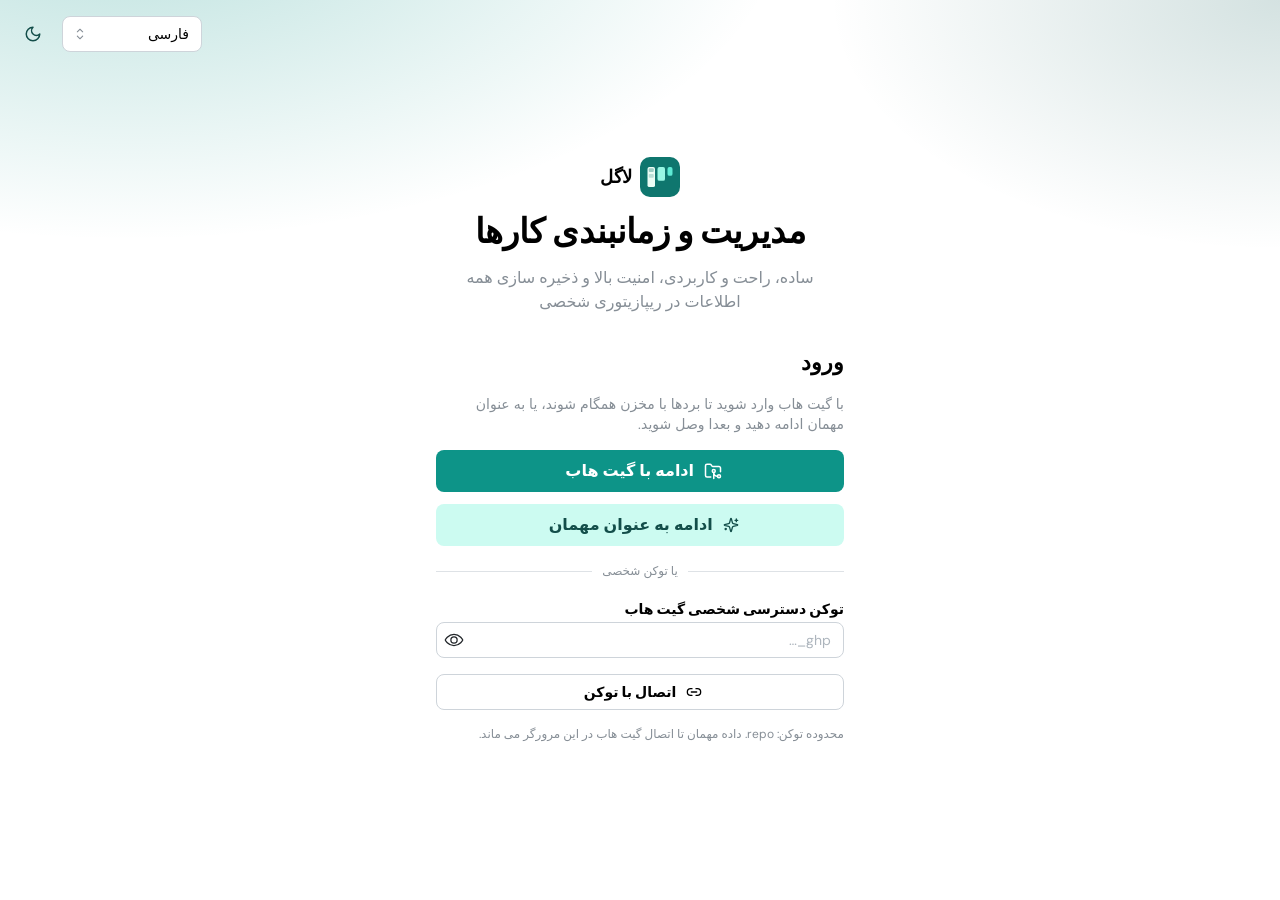
==== commit 2583bce4: "Deploy release from Logl build (Ansible)" ====
--- a/index.html
+++ b/index.html
@@ -1,12 +1,12 @@
 <!doctype html>
-<html lang="en" dir="ltr">
+<html lang="fa" dir="rtl">
   <head>
     <meta charset="UTF-8" />
     <meta name="viewport" content="width=device-width, initial-scale=1.0" />
     <meta name="theme-color" content="#0f766e" />
     <meta
       name="description"
-      content="Logl — Trello-like task boards stored in your own GitHub repository."
+      content="Logl — Task management and scheduling stored in your own GitHub repository."
     />
     <link rel="icon" type="image/svg+xml" href="./favicon.svg" />
     <link rel="apple-touch-icon" href="./icons/icon-192.png" />
@@ -17,7 +17,7 @@
       rel="stylesheet"
     />
     <title>Logl</title>
-    <script type="module" crossorigin src="./assets/index-CifbM0_S.js"></script>
+    <script type="module" crossorigin src="./assets/index--VvCjEZQ.js"></script>
     <link rel="stylesheet" crossorigin href="./assets/index-CUT8L-Tj.css">
   <link rel="manifest" href="./manifest.webmanifest"></head>
   <body>
